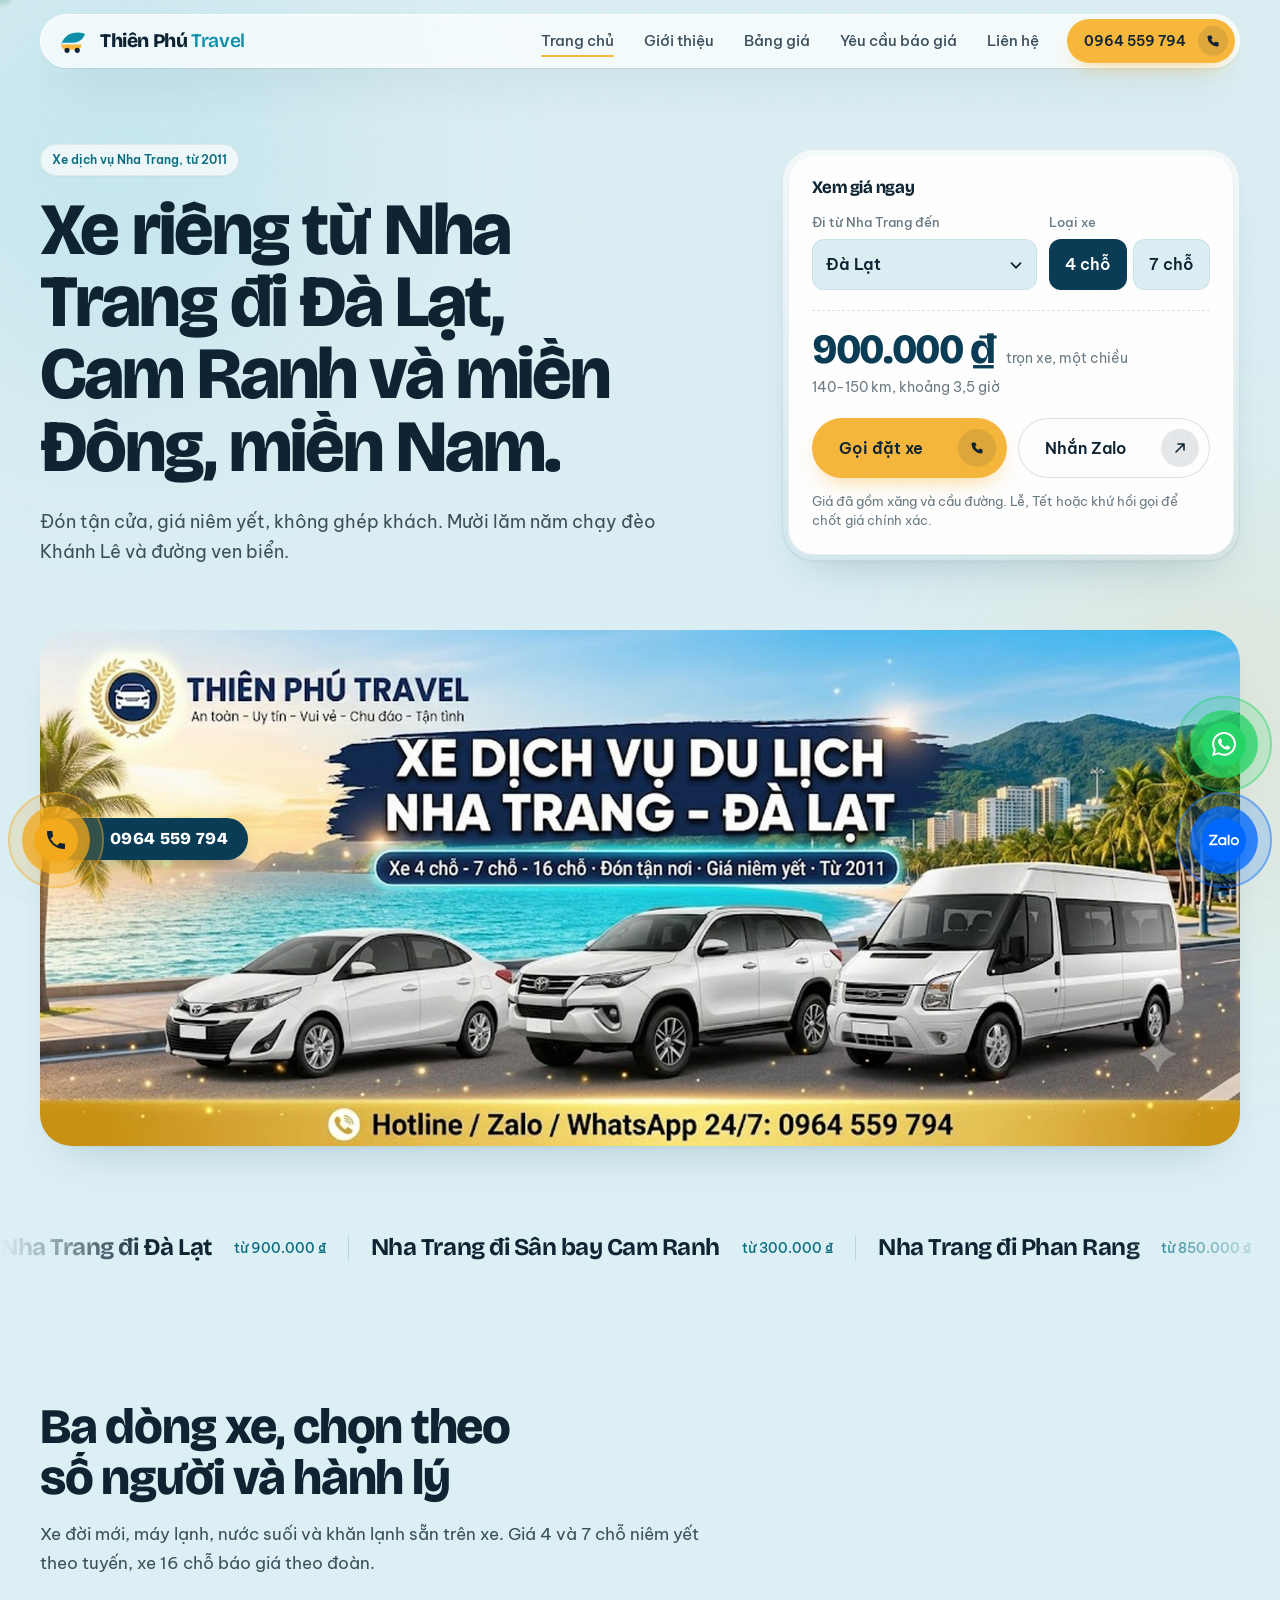
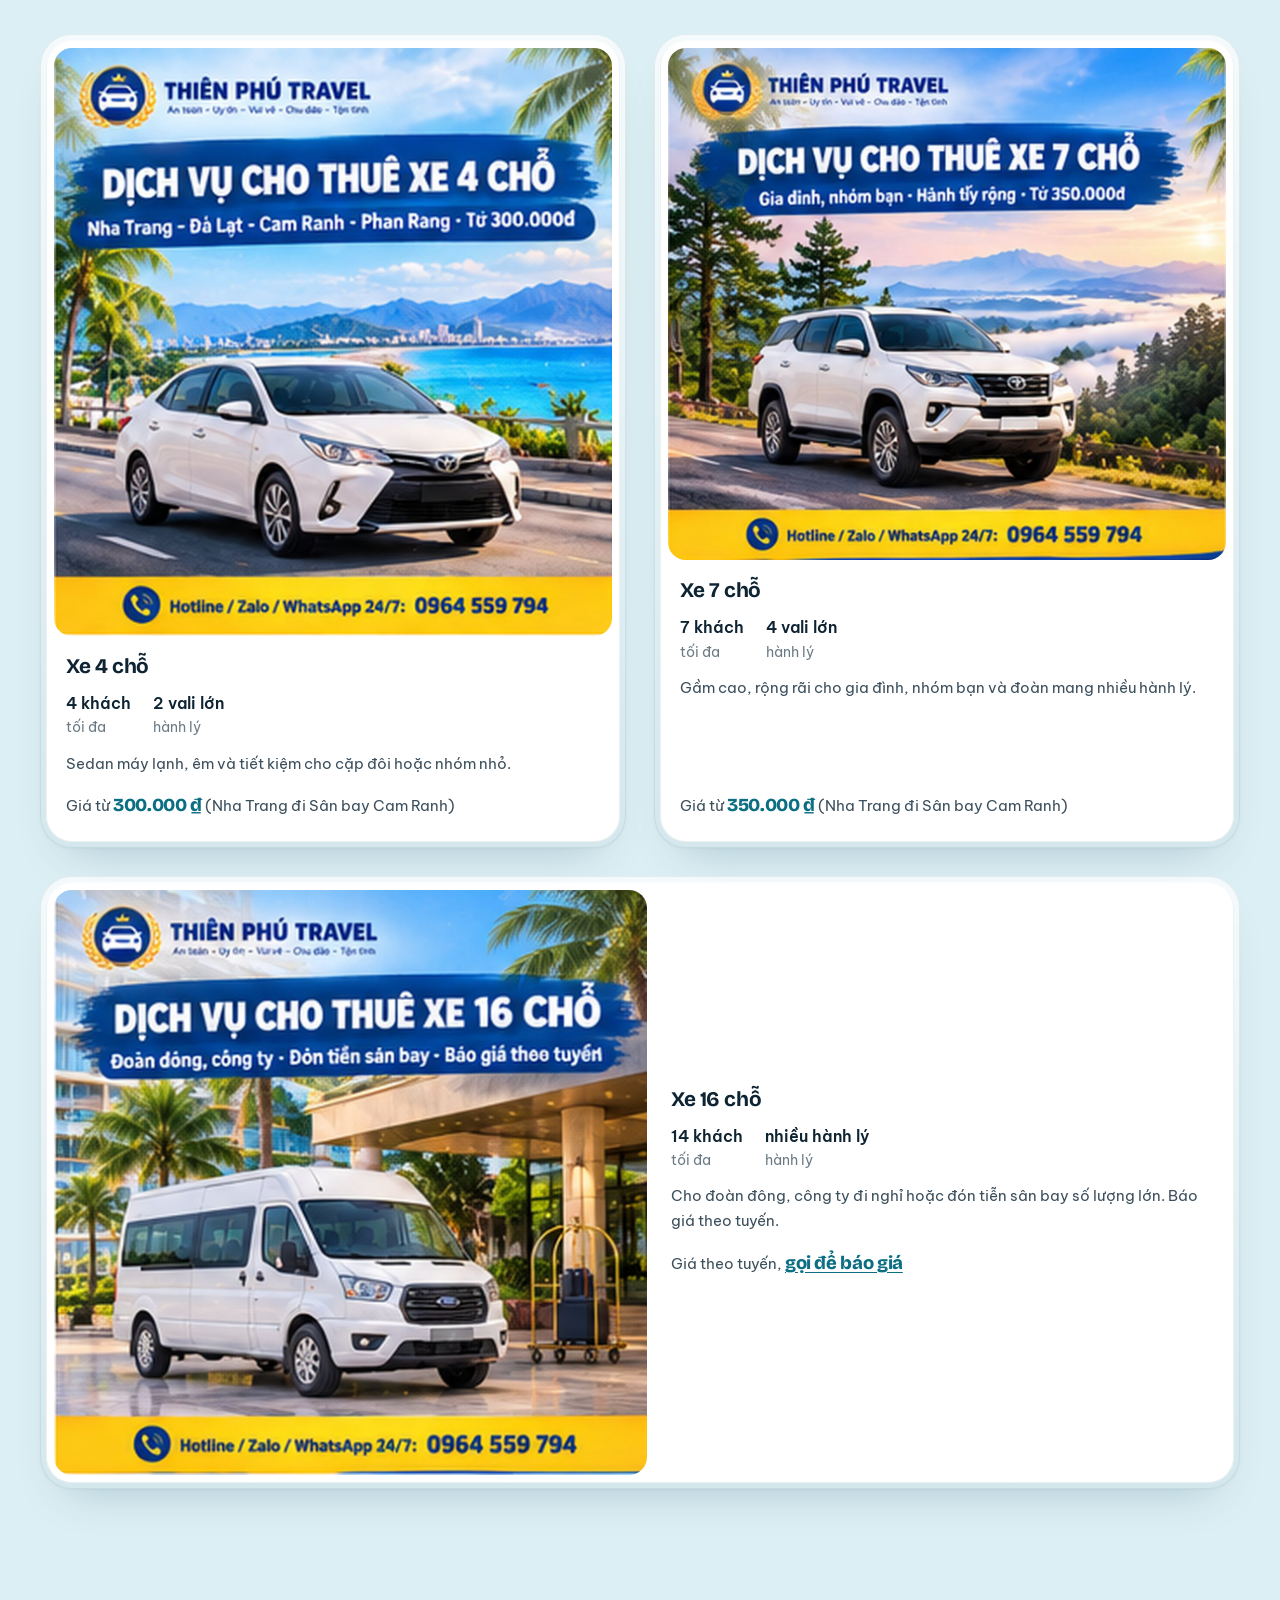
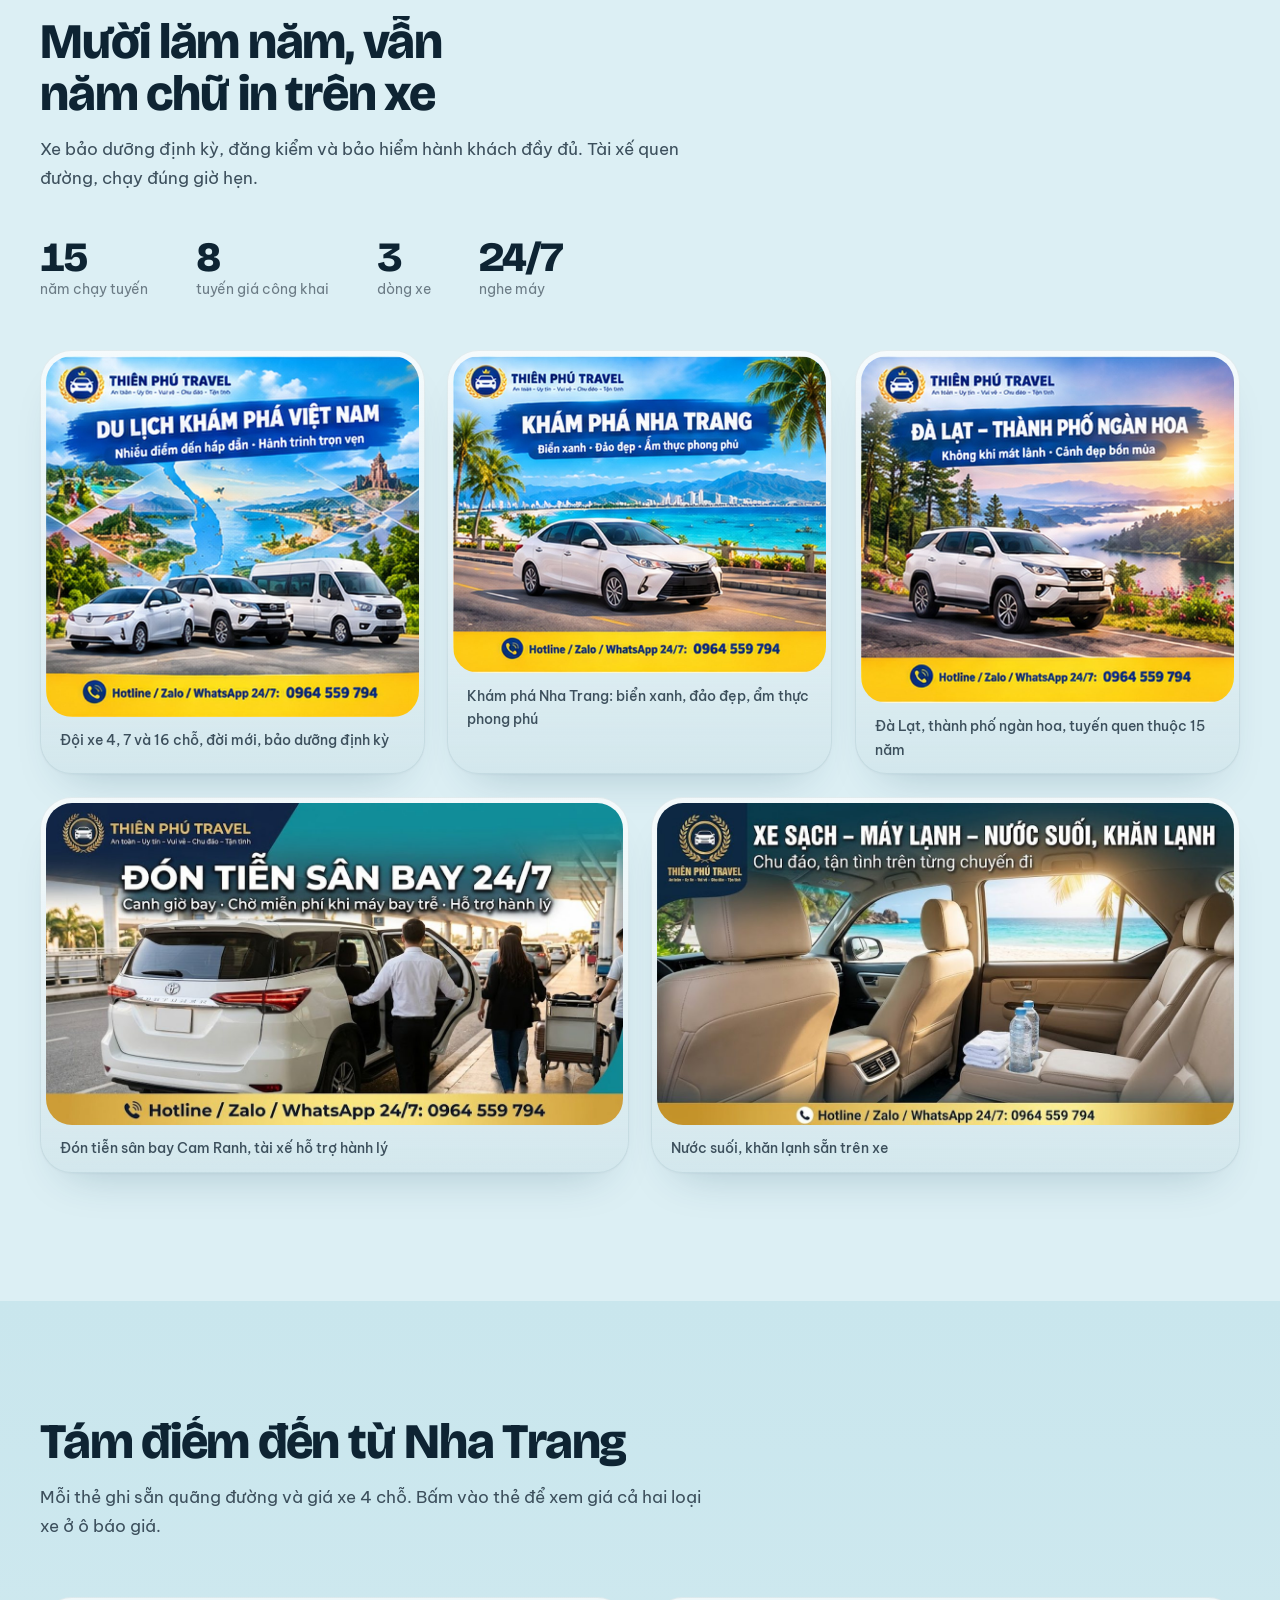
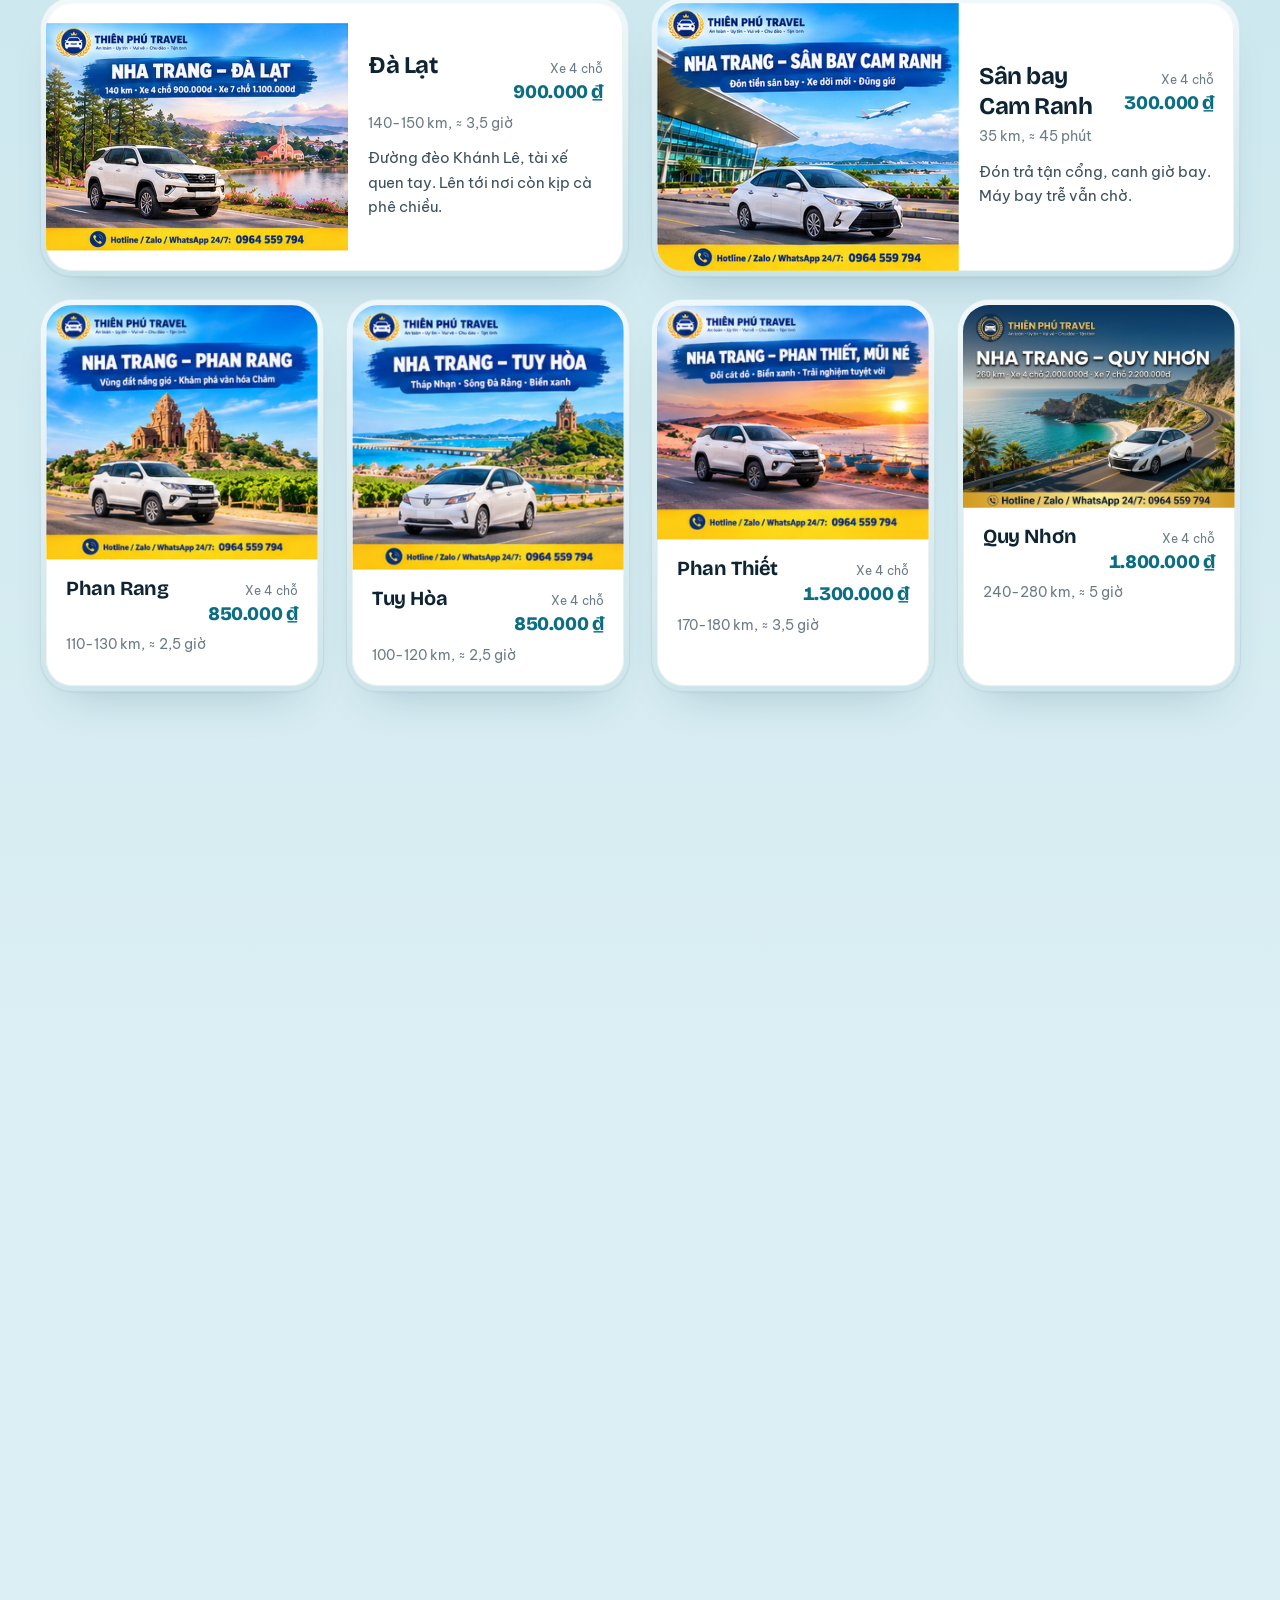
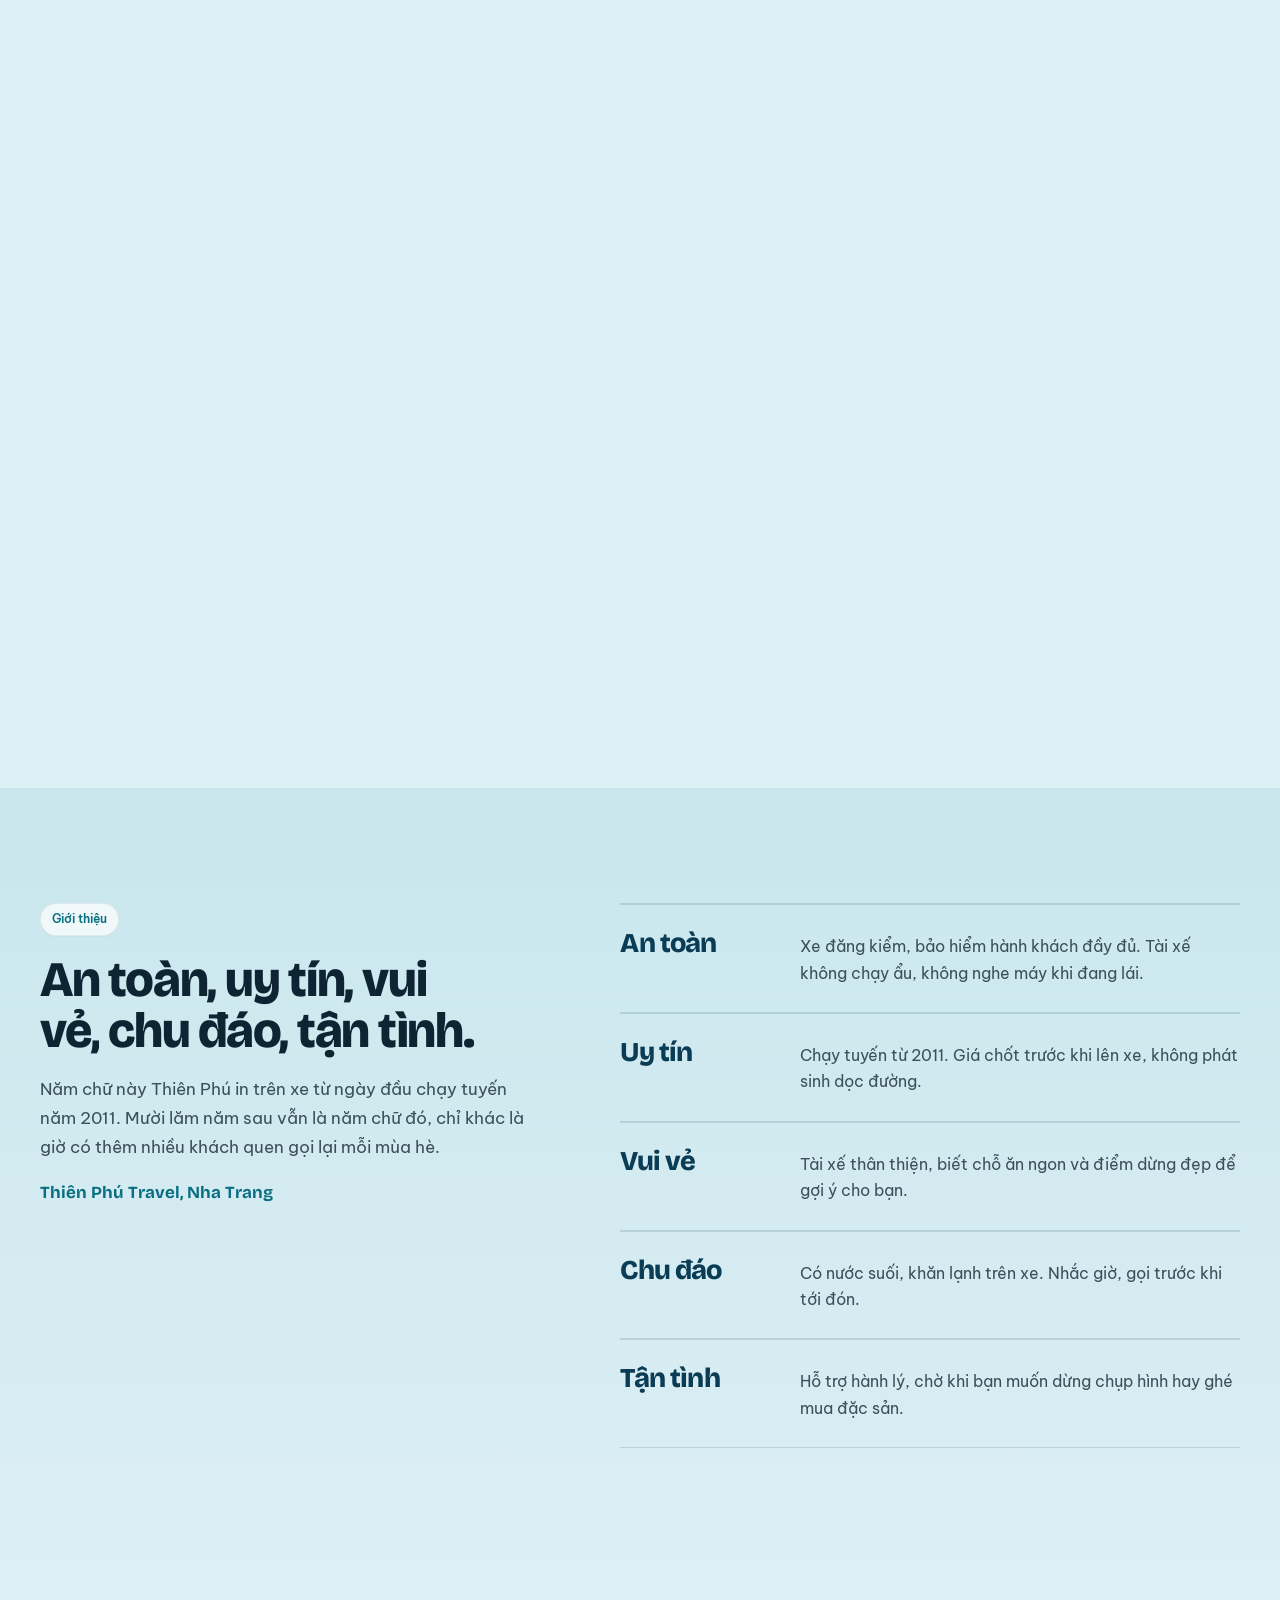
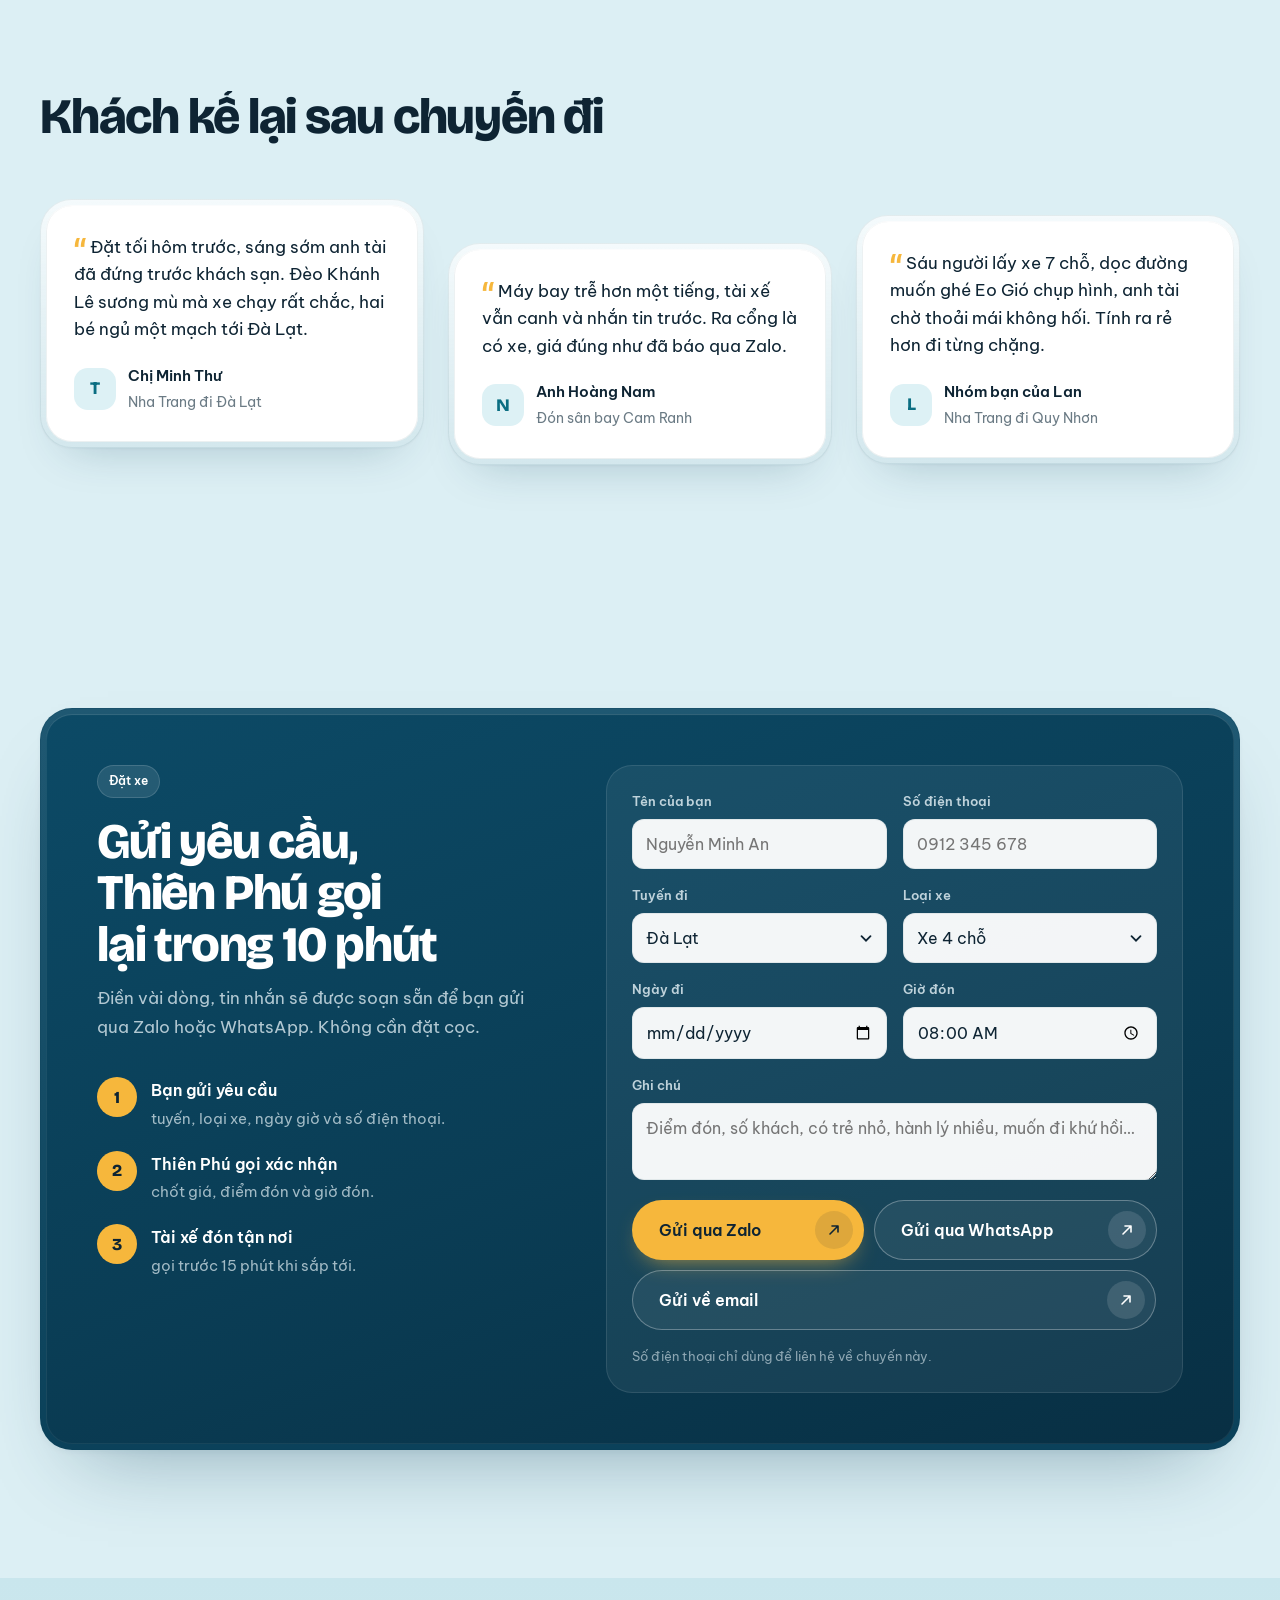
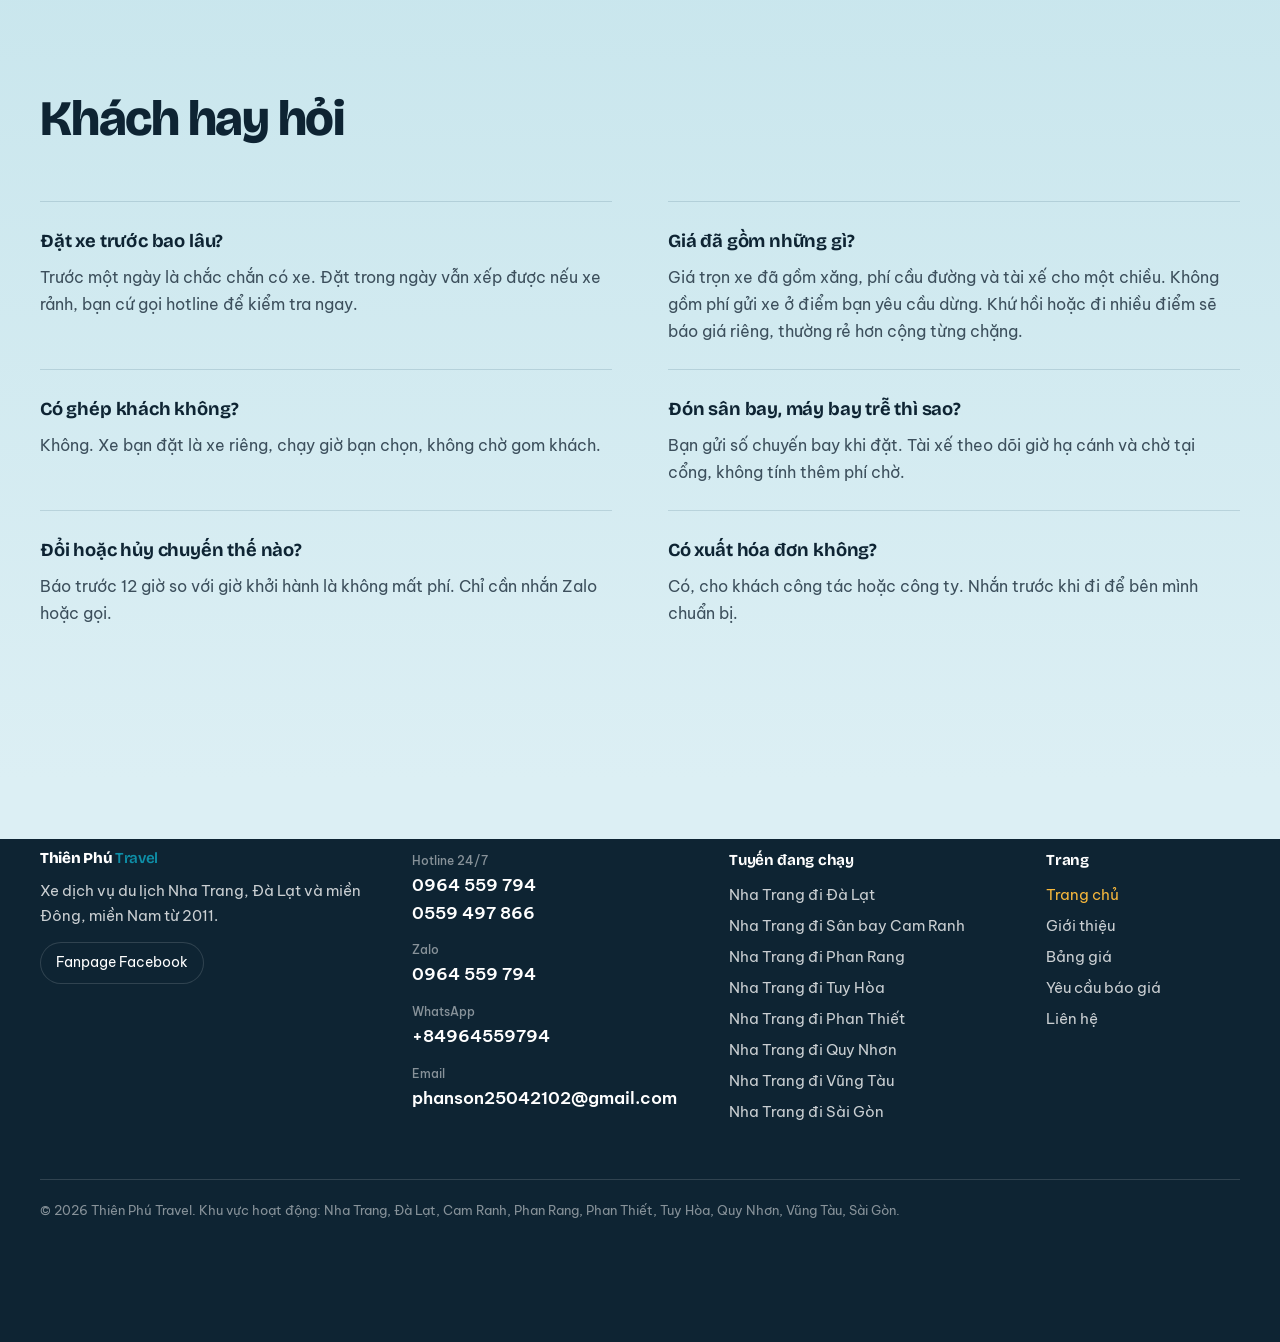
==== index.html @ 10c28f8d "feat: gửi yêu cầu đặt xe về email qua Google Apps Script - js/mail.js: POST JSON lên brand.formUrl (" ====
<!doctype html>
<html lang="vi">
<head>
<meta charset="utf-8">
<meta name="viewport" content="width=device-width, initial-scale=1">
<title>Thiên Phú Travel — Xe riêng Nha Trang đi Đà Lạt, Cam Ranh và miền Đông, miền Nam</title>
<meta name="description" content="Thiên Phú Travel chạy xe dịch vụ từ 2011: Nha Trang đi Đà Lạt, sân bay Cam Ranh, Phan Rang, Tuy Hòa, Phan Thiết, Quy Nhơn, Vũng Tàu, Sài Gòn. Xe 4, 7 và 16 chỗ, giá niêm yết, đón tận nơi, hotline 24/7.">
<meta name="theme-color" content="#F4F7F8">
<meta property="og:type" content="website">
<meta property="og:title" content="Thiên Phú Travel — Xe riêng Nha Trang, Đà Lạt và miền Đông, miền Nam">
<meta property="og:description" content="15 năm chạy tuyến. Xe 4, 7 và 16 chỗ, giá niêm yết, đón tận nơi. Hotline 24/7: 0964 559 794">
<meta property="og:image" content="img/hero.jpg">
<meta property="og:locale" content="vi_VN">
<link rel="canonical" href="index.html">
<link rel="icon" href="data:image/svg+xml,%3Csvg xmlns='http://www.w3.org/2000/svg' viewBox='0 0 40 40'%3E%3Crect width='40' height='40' rx='10' fill='%230A3D55'/%3E%3Cpath d='M8 23c4-9 9-13 18-13 3 0 6 1 7 2-2 5-7 9-13 9H8z' fill='%2362C3D6'/%3E%3Cpath d='M8 23h22c0 4-2 6-6 6H14c-4 0-6-2-6-6z' fill='%23F6B73C'/%3E%3C/svg%3E">
<link rel="preconnect" href="https://fonts.googleapis.com">
<link rel="preconnect" href="https://fonts.gstatic.com" crossorigin>
<link href="https://fonts.googleapis.com/css2?family=Bricolage+Grotesque:opsz,wght@12..96,500;12..96,600;12..96,700;12..96,800&family=Be+Vietnam+Pro:wght@400;500;600&display=swap" rel="stylesheet">
<link rel="stylesheet" href="css/style.css">
<link rel="stylesheet" href="css/pages.css">
</head>
<body>
<a class="skip" href="#bao-gia">Bỏ qua tới phần báo giá</a>
<div class="grain" aria-hidden="true"></div>
<canvas class="snow" id="snow" aria-hidden="true"></canvas>
<div class="ambient" aria-hidden="true"></div>

<div id="siteHeader"></div>

<main id="noi-dung">

<!-- ============ HERO ============ -->
<section class="hero" aria-labelledby="heroTitle">
  <div class="wrap hero__grid">
    <div class="hero__copy">
      <p class="tag intro intro--1">Xe dịch vụ Nha Trang, từ 2011</p>
      <h1 id="heroTitle" class="split" data-split>Xe riêng từ Nha Trang đi Đà Lạt, Cam Ranh và miền Đông, miền Nam.</h1>
      <p class="hero__lede intro intro--3">Đón tận cửa, giá niêm yết, không ghép khách. Mười lăm năm chạy đèo Khánh Lê và đường ven biển.</p>
    </div>

    <form class="quote bezel intro intro--5" id="bao-gia" aria-labelledby="quoteTitle">
      <div class="core">
        <h2 id="quoteTitle" class="quote__title">Xem giá ngay</h2>
        <div class="quote__fields">
          <label class="quote__field">
            <span>Đi từ Nha Trang đến</span>
            <select id="qRoute" name="route"></select>
          </label>
          <fieldset class="quote__field quote__cars">
            <legend>Loại xe</legend>
            <label><input type="radio" name="car" value="4" checked><span>4 chỗ</span></label>
            <label><input type="radio" name="car" value="7"><span>7 chỗ</span></label>
          </fieldset>
        </div>
        <div class="quote__result" aria-live="polite" aria-atomic="true">
          <p class="quote__price"><span id="qPrice">900.000 ₫</span><small>trọn xe, một chiều</small></p>
          <p class="quote__meta" id="qMeta">140-150 km, khoảng 3,5 giờ</p>
        </div>
        <div class="quote__actions">
          <a class="btn btn--sun btn--lg" id="qCall" href="tel:+84964559794"><span>Gọi đặt xe</span><span class="btn__ic" aria-hidden="true"><svg viewBox="0 0 20 20"><path d="M5 3h3l1.5 4-2 1.2a9 9 0 0 0 4.3 4.3L13 10.5l4 1.5v3a2 2 0 0 1-2 2A13 13 0 0 1 3 5a2 2 0 0 1 2-2Z" fill="currentColor"/></svg></span></a>
          <a class="btn btn--line btn--lg" id="qZalo" href="https://zalo.me/0964559794" target="_blank" rel="noopener"><span>Nhắn Zalo</span><span class="btn__ic" aria-hidden="true"><svg viewBox="0 0 16 16" fill="none" stroke="currentColor" stroke-width="1.6" stroke-linecap="round" stroke-linejoin="round"><path d="M4 12 12 4M6 4h6v6"/></svg></span></a>
        </div>
        <p class="quote__note">Giá đã gồm xăng và cầu đường. Lễ, Tết hoặc khứ hồi gọi để chốt giá chính xác.</p>
      </div>
    </form>

    <div class="hero__banner bezel intro intro--6" data-parallax data-mouse-parallax>
      <img src="img/hero.jpg" alt="Đội xe Thiên Phú Travel: xe 4 chỗ, 7 chỗ và 16 chỗ trên đường ven biển Nha Trang" width="1800" height="763" fetchpriority="high">
    </div>
  </div>
</section>

<!-- ============ DẢI TUYẾN CHẠY ============ -->
<div class="marquee" aria-hidden="true">
  <div class="marquee__track" id="marqueeTrack"></div>
</div>

<!-- ============ DÒNG XE ============ -->
<section class="sec" id="dong-xe" aria-labelledby="carTitle">
  <div class="wrap">
    <div class="sec__head rv">
      <h2 id="carTitle" data-split-scroll>Ba dòng xe, chọn theo số người và hành lý</h2>
      <p>Xe đời mới, máy lạnh, nước suối và khăn lạnh sẵn trên xe. Giá 4 và 7 chỗ niêm yết theo tuyến, xe 16 chỗ báo giá theo đoàn.</p>
    </div>
    <div class="cars" id="carGrid"></div>
  </div>
</section>

<!-- ============ HÌNH ẢNH ============ -->
<section class="sec sec--tight" id="hinh-anh" aria-labelledby="galTitle">
  <div class="wrap">
    <div class="sec__head rv">
      <h2 id="galTitle" data-split-scroll>Mười lăm năm, vẫn năm chữ in trên xe</h2>
      <p>Xe bảo dưỡng định kỳ, đăng kiểm và bảo hiểm hành khách đầy đủ. Tài xế quen đường, chạy đúng giờ hẹn.</p>
    </div>
    <ul class="facts rv">
      <li><b data-count="15">0</b><span>năm chạy tuyến</span></li>
      <li><b data-count="8">0</b><span>tuyến giá công khai</span></li>
      <li><b data-count="3">0</b><span>dòng xe</span></li>
      <li><b>24/7</b><span>nghe máy</span></li>
    </ul>
    <div class="shots" id="galleryGrid"></div>
  </div>
</section>

<!-- ============ ĐIỂM ĐẾN ============ -->
<section class="sec sec--tint" id="diem-den" aria-labelledby="destTitle">
  <div class="wrap">
    <div class="sec__head rv">
      <h2 id="destTitle" data-split-scroll>Tám điểm đến từ Nha Trang</h2>
      <p>Mỗi thẻ ghi sẵn quãng đường và giá xe 4 chỗ. Bấm vào thẻ để xem giá cả hai loại xe ở ô báo giá.</p>
    </div>
    <div class="dests" id="destGrid"></div>
  </div>
</section>

<!-- ============ BẢNG GIÁ ============ -->
<section class="sec" id="bang-gia" aria-labelledby="priceTitle">
  <div class="wrap">
    <div class="sec__head rv">
      <h2 id="priceTitle" data-split-scroll>Giá trọn xe, một chiều</h2>
      <p>Đây là giá cho cả xe, không phải giá mỗi người. Đã gồm xăng, phí cầu đường và tài xế.</p>
    </div>
    <div class="ledger bezel rv">
      <div class="core">
        <table class="ledger__table">
          <caption class="sr-only">Bảng giá xe Thiên Phú Travel theo tuyến và loại xe</caption>
          <thead><tr><th scope="col">Nha Trang đi</th><th scope="col">Quãng đường</th><th scope="col">Xe 4 chỗ</th><th scope="col">Xe 7 chỗ</th></tr></thead>
          <tbody id="priceBody"></tbody>
        </table>
        <div class="ledger__foot">
          <p>Khứ hồi trong ngày, đi nhiều điểm hoặc xe 16 chỗ: báo giá riêng, thường rẻ hơn cộng từng chặng.</p>
          <a class="btn btn--sun" href="tel:+84964559794"><span>Gọi 0964 559 794</span><span class="btn__ic" aria-hidden="true"><svg viewBox="0 0 20 20"><path d="M5 3h3l1.5 4-2 1.2a9 9 0 0 0 4.3 4.3L13 10.5l4 1.5v3a2 2 0 0 1-2 2A13 13 0 0 1 3 5a2 2 0 0 1 2-2Z" fill="currentColor"/></svg></span></a>
        </div>
      </div>
    </div>
  </div>
</section>

<!-- ============ GIỚI THIỆU ============ -->
<section class="sec sec--tint" id="gioi-thieu" aria-labelledby="aboutTitle">
  <div class="wrap about">
    <div class="about__copy rv">
      <p class="tag">Giới thiệu</p>
      <h2 id="aboutTitle" data-split-scroll>An toàn, uy tín, vui vẻ, chu đáo, tận tình.</h2>
      <p>Năm chữ này Thiên Phú in trên xe từ ngày đầu chạy tuyến năm 2011. Mười lăm năm sau vẫn là năm chữ đó, chỉ khác là giờ có thêm nhiều khách quen gọi lại mỗi mùa hè.</p>
      <p class="about__sig">Thiên Phú Travel, Nha Trang</p>
    </div>
    <ol class="values rv rv--d1" id="valueList"></ol>
  </div>
</section>

<!-- ============ KHÁCH NÓI GÌ ============ -->
<section class="sec" id="khach-noi" aria-labelledby="quoteSecTitle">
  <div class="wrap">
    <div class="sec__head rv">
      <h2 id="quoteSecTitle" data-split-scroll>Khách kể lại sau chuyến đi</h2>
    </div>
    <div class="stories" id="storyGrid"></div>
  </div>
</section>

<!-- ============ YÊU CẦU BÁO GIÁ ============ -->
<section class="sec" id="dat-xe" aria-labelledby="bookTitle">
  <div class="wrap">
    <div class="book bezel bezel--deep rv">
      <div class="core book__grid">
        <div class="book__copy">
          <p class="tag tag--light">Đặt xe</p>
          <h2 id="bookTitle" data-split-scroll>Gửi yêu cầu, Thiên Phú gọi lại trong 10 phút</h2>
          <p>Điền vài dòng, tin nhắn sẽ được soạn sẵn để bạn gửi qua Zalo hoặc WhatsApp. Không cần đặt cọc.</p>
          <ol class="how">
            <li><b>Bạn gửi yêu cầu</b><span>tuyến, loại xe, ngày giờ và số điện thoại.</span></li>
            <li><b>Thiên Phú gọi xác nhận</b><span>chốt giá, điểm đón và giờ đón.</span></li>
            <li><b>Tài xế đón tận nơi</b><span>gọi trước 15 phút khi sắp tới.</span></li>
          </ol>
        </div>
        <form class="book__form" id="bookForm" novalidate>
          <div class="field"><label for="bName">Tên của bạn</label><input id="bName" name="name" type="text" autocomplete="name" placeholder="Nguyễn Minh An" required><p class="field__err" data-err="name"></p></div>
          <div class="field"><label for="bPhone">Số điện thoại</label><input id="bPhone" name="phone" type="tel" inputmode="tel" autocomplete="tel" placeholder="0912 345 678" required><p class="field__err" data-err="phone"></p></div>
          <div class="field"><label for="bRoute">Tuyến đi</label><select id="bRoute" name="route" required></select></div>
          <div class="field"><label for="bCar">Loại xe</label><select id="bCar" name="car"><option value="4">Xe 4 chỗ</option><option value="7">Xe 7 chỗ</option><option value="16">Xe 16 chỗ, báo giá theo tuyến</option></select></div>
          <div class="field"><label for="bDate">Ngày đi</label><input id="bDate" name="date" type="date" required><p class="field__err" data-err="date"></p></div>
          <div class="field"><label for="bTime">Giờ đón</label><input id="bTime" name="time" type="time" value="08:00"></div>
          <div class="field field--full"><label for="bNote">Ghi chú</label><textarea id="bNote" name="note" rows="2" placeholder="Điểm đón, số khách, có trẻ nhỏ, hành lý nhiều, muốn đi khứ hồi…"></textarea></div>
          <div class="book__send">
            <button class="btn btn--sun btn--lg" type="submit" data-via="zalo"><span>Gửi qua Zalo</span><span class="btn__ic" aria-hidden="true"><svg viewBox="0 0 16 16" fill="none" stroke="currentColor" stroke-width="1.6" stroke-linecap="round" stroke-linejoin="round"><path d="M4 12 12 4M6 4h6v6"/></svg></span></button>
            <button class="btn btn--line btn--lg" type="submit" data-via="whatsapp"><span>Gửi qua WhatsApp</span><span class="btn__ic" aria-hidden="true"><svg viewBox="0 0 16 16" fill="none" stroke="currentColor" stroke-width="1.6" stroke-linecap="round" stroke-linejoin="round"><path d="M4 12 12 4M6 4h6v6"/></svg></span></button>
            <button class="btn btn--line btn--lg" type="submit" data-via="email"><span>Gửi về email</span><span class="btn__ic" aria-hidden="true"><svg viewBox="0 0 16 16" fill="none" stroke="currentColor" stroke-width="1.6" stroke-linecap="round" stroke-linejoin="round"><path d="M4 12 12 4M6 4h6v6"/></svg></span></button>
          </div>
          <p class="book__ok" id="bookOk" role="status" hidden></p>
          <p class="book__privacy">Số điện thoại chỉ dùng để liên hệ về chuyến này.</p>
        </form>
      </div>
    </div>
  </div>
</section>

<!-- ============ HỎI ĐÁP ============ -->
<section class="sec sec--tint" id="hoi-dap" aria-labelledby="faqTitle">
  <div class="wrap">
    <div class="sec__head rv"><h2 id="faqTitle" data-split-scroll>Khách hay hỏi</h2></div>
    <dl class="faq" id="faqList"></dl>
  </div>
</section>

</main>

<div id="siteFooter"></div>

<div id="siteDock"></div>

<script type="application/ld+json">
{"@context":"https://schema.org","@type":"TaxiService","name":"Thiên Phú Travel","description":"Xe dịch vụ du lịch Nha Trang đi Đà Lạt, sân bay Cam Ranh và các tỉnh miền Đông, miền Nam.","foundingDate":"2011","areaServed":["Nha Trang","Đà Lạt","Cam Ranh","Phan Rang","Tuy Hòa","Phan Thiết","Quy Nhơn","Vũng Tàu","TP. Hồ Chí Minh"],"telephone":"+84964559794","email":"phanson25042102@gmail.com","sameAs":["https://www.facebook.com/share/19cJy7iHVu/?mibextid=wwXIfr"],"openingHours":"Mo-Su 00:00-24:00","priceRange":"300.000₫ - 2.700.000₫"}
</script>
<script src="js/content.js"></script>
<script src="js/layout.js"></script>
<script src="js/mail.js"></script>
<script src="js/app.js"></script>
<script src="js/effects.js"></script>
</body>
</html>
---- css/style.css ----
/* ==========================================================================
   Thiên Phú Travel — stylesheet v2
   Vibe: Soft Structuralism, nền sáng có vân nhẹ, chữ Bricolage đậm,
   thẻ lồng hai lớp (bezel + core), bóng nhuộm màu navy, chuyển động spring.
   Màu: navy #0A3D55 (chữ, nền sâu) · biển #0E8FA8 (nhấn phụ) · nắng #F6B73C (nút gọi).
   ========================================================================== */

:root{
  --bg:#DCEFF4;
  --bg-2:#C9E6ED;
  --white:#FFFFFF;
  --ink:#0E2433;
  --ink-2:#3C4F5C;
  --muted:#6B7B85;
  --deep:#0A3D55;
  --deep-2:#0C4A66;
  --sea:#0E8FA8;
  --sea-ink:#0B6E82;
  --sea-soft:#DDF1F5;
  --sun:#F6B73C;
  --sun-2:#E9A62A;
  --hair:rgba(10,61,85,.08);
  --hair-2:rgba(10,61,85,.14);
  --hair-light:rgba(255,255,255,.14);
  --r-xl:32px;
  --r-lg:26px;
  --r:18px;
  --r-sm:12px;
  --ease:cubic-bezier(.32,.72,0,1);
  --ease-spring:cubic-bezier(.34,1.3,.64,1);
  --display:"Bricolage Grotesque","Be Vietnam Pro",system-ui,sans-serif;
  --body:"Be Vietnam Pro",system-ui,-apple-system,"Segoe UI",sans-serif;
  --shadow-soft:0 1px 2px rgba(10,61,85,.04),0 24px 48px -28px rgba(10,61,85,.28);
  --shadow-float:0 2px 6px rgba(10,61,85,.05),0 40px 80px -40px rgba(10,61,85,.4);
  --z-nav:120;--z-overlay:110;--z-dock:90;--z-grain:5;
  --surface:#FFFFFF;--surface-2:#EAF5F8;--nav-bg:rgba(255,255,255,.72);--overlay-bg:rgba(220,239,244,.86);
  --bezel-top:rgba(255,255,255,.7);--bezel-bot:rgba(10,61,85,.04);--core-hi:rgba(255,255,255,.9);
}
@media (prefers-color-scheme:dark){
  :root{
    --bg:#0B1620;--bg-2:#0E1C28;--surface:#13222E;--surface-2:#0F1C27;--ink:#EAF1F4;--ink-2:#B9C8D0;--muted:#8DA0AB;
    --deep:#0A3D55;--deep-2:#0C4A66;--sea:#4FC3D8;--sea-ink:#7FD6E6;--sea-soft:rgba(79,195,216,.16);
    --hair:rgba(255,255,255,.08);--hair-2:rgba(255,255,255,.14);
    --nav-bg:rgba(19,34,46,.72);--overlay-bg:rgba(11,22,32,.9);
    --bezel-top:rgba(255,255,255,.08);--bezel-bot:rgba(0,0,0,.25);--core-hi:rgba(255,255,255,.06);
    --shadow-soft:0 1px 2px rgba(0,0,0,.3),0 24px 48px -28px rgba(0,0,0,.7);
    --shadow-float:0 2px 6px rgba(0,0,0,.4),0 40px 80px -40px rgba(0,0,0,.8);
  }
}

*,*::before,*::after{box-sizing:border-box}
*{margin:0;padding:0}
[hidden]{display:none!important}
html{scroll-behavior:smooth;scroll-padding-top:110px;-webkit-text-size-adjust:100%}
body{
  font-family:var(--body);font-size:16px;line-height:1.65;font-weight:400;
  color-scheme:light dark;
  color:var(--ink);background:var(--bg);overflow-x:clip;
  -webkit-font-smoothing:antialiased;position:relative;
}
img,svg{display:block;max-width:100%}
a{color:inherit;text-decoration:none}
button{font:inherit;color:inherit;background:none;border:0;cursor:pointer}
input,select,textarea{font:inherit;color:inherit}
ul,ol{list-style:none}
.sr-only{position:absolute;width:1px;height:1px;margin:-1px;overflow:hidden;clip:rect(0 0 0 0);white-space:nowrap;border:0}
.skip{position:fixed;top:-80px;left:16px;z-index:200;padding:10px 18px;border-radius:999px;background:var(--ink);color:#fff;transition:top .3s var(--ease)}
.skip:focus{top:12px}
:focus-visible{outline:3px solid var(--sun);outline-offset:3px;border-radius:8px}

/* vân giấy + ánh sáng nền */
.grain{position:fixed;inset:0;z-index:var(--z-grain);pointer-events:none;opacity:.045;mix-blend-mode:multiply;
  background-image:url("data:image/svg+xml,%3Csvg xmlns='http://www.w3.org/2000/svg' width='220' height='220'%3E%3Cfilter id='n'%3E%3CfeTurbulence type='fractalNoise' baseFrequency='.9' numOctaves='3' stitchTiles='stitch'/%3E%3C/filter%3E%3Crect width='100%25' height='100%25' filter='url(%23n)'/%3E%3C/svg%3E")}
.ambient{position:absolute;inset:0;z-index:0;pointer-events:none;overflow:hidden}
.ambient::before,.ambient::after{content:"";position:absolute;border-radius:50%;filter:blur(90px);opacity:.55}
.ambient::before{width:720px;height:720px;left:-240px;top:-200px;background:radial-gradient(circle,rgba(98,195,214,.45),transparent 65%)}
.ambient::after{width:640px;height:640px;right:-260px;top:420px;background:radial-gradient(circle,rgba(246,183,60,.35),transparent 65%)}
main,header,footer{position:relative;z-index:1}

.wrap{width:min(100% - 32px,1200px);margin-inline:auto}

h1,h2,h3{font-family:var(--display);color:var(--ink);text-wrap:balance;letter-spacing:-.025em}
h1{font-size:clamp(2.4rem,5.8vw,4.6rem);font-weight:800;line-height:.98;font-variation-settings:"opsz" 96}
h2{font-size:clamp(1.9rem,4vw,3.1rem);font-weight:800;line-height:1.04;font-variation-settings:"opsz" 72}
h3{font-size:1.3rem;font-weight:700;line-height:1.25;letter-spacing:-.02em}
p{text-wrap:pretty}

.tag{
  display:inline-flex;align-items:center;gap:8px;margin-bottom:18px;
  padding:6px 12px;border-radius:999px;font-size:.78rem;font-weight:600;color:var(--sea-ink);
  background:rgba(255,255,255,.7);box-shadow:inset 0 0 0 1px var(--hair),0 1px 2px rgba(10,61,85,.04);
}

.tag--light{color:#fff;background:rgba(255,255,255,.1);box-shadow:inset 0 0 0 1px var(--hair-light)}

/* ---------------------------------------------------------------- bezel (thẻ lồng hai lớp) */
.bezel{
  padding:6px;border-radius:var(--r-xl);
  background:linear-gradient(180deg,var(--bezel-top),var(--bezel-bot));
  box-shadow:inset 0 0 0 1px var(--hair),var(--shadow-soft);
  position:relative;
}
.bezel>.core,.bezel>img{border-radius:calc(var(--r-xl) - 6px)}
.bezel>.core{background:var(--surface);box-shadow:inset 0 1px 1px var(--core-hi),inset 0 0 0 1px var(--hair)}
.bezel>img{width:100%;height:auto}
.bezel--deep{background:linear-gradient(180deg,rgba(255,255,255,.08),rgba(0,0,0,.12));box-shadow:inset 0 0 0 1px rgba(10,61,85,.25),var(--shadow-float);background-color:var(--deep-2)}
.bezel--deep>.core{background:linear-gradient(160deg,#0C4A66,#0A3D55 55%,#082F43);color:#DCEAF0;box-shadow:inset 0 1px 1px rgba(255,255,255,.12),inset 0 0 0 1px rgba(255,255,255,.06)}

/* ---------------------------------------------------------------- buttons */
.btn{
  display:inline-flex;align-items:center;gap:12px;padding:8px 8px 8px 22px;border-radius:999px;
  font-weight:600;font-size:.95rem;line-height:1;white-space:nowrap;border:1.5px solid transparent;
  transition:transform .6s var(--ease),background .3s var(--ease),color .3s var(--ease),box-shadow .6s var(--ease);
}
.btn__ic{width:34px;height:34px;border-radius:50%;display:grid;place-items:center;background:rgba(14,36,51,.1);flex:none;transition:transform .6s var(--ease-spring),background .3s}
.btn__ic svg{width:16px;height:16px}
.btn:hover{transform:translateY(-2px)}
.btn:hover .btn__ic{transform:translate(2px,-1px) scale(1.06)}
.btn:active{transform:translateY(0) scale(.98)}
.btn--sun{background:var(--sun);color:var(--ink);box-shadow:0 10px 24px -12px rgba(246,183,60,.8)}
.btn--sun:hover{background:var(--sun-2)}
.btn--line{border-color:var(--hair-2);color:var(--ink);background:rgba(255,255,255,.6)}
.btn--line:hover{background:var(--ink);color:#fff}
.btn--line:hover .btn__ic{background:rgba(255,255,255,.14)}
.btn--lg{padding:10px 10px 10px 26px;font-size:1rem}
.btn--lg .btn__ic{width:38px;height:38px}
.btn--sm{padding:6px 6px 6px 16px;font-size:.9rem}
.btn--sm .btn__ic{width:30px;height:30px}
.bezel--deep .btn--line{border-color:rgba(255,255,255,.3);color:#fff;background:rgba(255,255,255,.06)}
.bezel--deep .btn--line:hover{background:#fff;color:var(--deep)}
.bezel--deep .btn--line .btn__ic{background:rgba(255,255,255,.12)}
.bezel--deep .btn--line:hover .btn__ic{background:rgba(10,61,85,.1)}

/* ---------------------------------------------------------------- nav island */
.nav-wrap{position:sticky;top:14px;z-index:var(--z-nav);padding:0 16px;pointer-events:none}
.nav{
  pointer-events:auto;width:min(100%,1200px);margin-inline:auto;
  display:flex;align-items:center;gap:8px;padding:8px 8px 8px 18px;border-radius:999px;
  background:var(--nav-bg);backdrop-filter:blur(18px) saturate(1.3);-webkit-backdrop-filter:blur(18px) saturate(1.3);
  box-shadow:inset 0 0 0 1px rgba(255,255,255,.7),0 1px 0 rgba(10,61,85,.06),0 20px 40px -24px rgba(10,61,85,.35);
}
.logo{display:flex;align-items:center;gap:10px;margin-right:auto}
.logo__mark{width:34px;height:34px}
.logo__text{font-family:var(--display);font-weight:800;font-size:1.2rem;letter-spacing:-.02em;color:var(--ink);line-height:1}
.logo__text span{color:var(--sea);font-weight:600}
.nav__links{display:flex;align-items:center;gap:2px}
.nav__links a{display:block;padding:9px 14px;border-radius:999px;font-weight:500;font-size:.93rem;color:var(--ink-2);transition:background .3s var(--ease),color .3s}
.nav__links a:hover{background:rgba(10,61,85,.07);color:var(--ink)}
.nav__links a{position:relative}
.nav__links a::after{content:"";position:absolute;left:14px;right:14px;bottom:5px;height:2px;border-radius:2px;background:var(--sun);transform:scaleX(0);transform-origin:left;transition:transform .5s var(--ease)}
.nav__links a.is-active::after{transform:scaleX(1)}
.nav__call{margin-left:6px}
.nav__toggle{display:none;width:44px;height:44px;border-radius:50%;position:relative;background:rgba(10,61,85,.06)}
.nav__toggle span{position:absolute;left:13px;right:13px;height:2px;background:var(--ink);border-radius:2px;transition:transform .5s var(--ease),top .5s var(--ease)}
.nav__toggle span:first-child{top:18px}
.nav__toggle span:last-child{top:25px}
.nav__toggle[aria-expanded="true"] span:first-child{top:21px;transform:rotate(45deg)}
.nav__toggle[aria-expanded="true"] span:last-child{top:21px;transform:rotate(-45deg)}

.overlay{
  position:fixed;inset:0;z-index:var(--z-overlay);display:flex;flex-direction:column;justify-content:center;gap:40px;padding:120px 28px 48px;
  background:var(--overlay-bg);backdrop-filter:blur(28px);-webkit-backdrop-filter:blur(28px);
}
.overlay__links li{overflow:hidden}
.overlay__links a{display:block;font-family:var(--display);font-weight:800;font-size:clamp(2rem,9vw,3rem);letter-spacing:-.03em;line-height:1.15;color:var(--ink);transform:translateY(110%);opacity:0;transition:transform .7s var(--ease),opacity .7s}
.overlay.is-open .overlay__links a{transform:none;opacity:1}
.overlay__links li:nth-child(1) a{transition-delay:.05s}.overlay__links li:nth-child(2) a{transition-delay:.1s}.overlay__links li:nth-child(3) a{transition-delay:.15s}
.overlay__links li:nth-child(4) a{transition-delay:.2s}.overlay__links li:nth-child(5) a{transition-delay:.25s}.overlay__links li:nth-child(6) a{transition-delay:.3s}
.overlay__contact{display:flex;flex-direction:column;gap:10px;align-items:flex-start;color:var(--muted);font-size:.95rem}
body.is-locked{overflow:hidden}

/* ---------------------------------------------------------------- mở màn hero */
.split .w{display:inline-block;overflow:hidden;vertical-align:bottom;padding-bottom:.08em;margin-bottom:-.08em}
.split .w>span{display:inline-block;transform:translateY(110%);transition:transform 1.1s var(--ease)}
.split.in .w>span{transform:none}
.intro{opacity:0;transform:translateY(22px);transition:opacity 1s var(--ease),transform 1s var(--ease)}
.intro.in{opacity:1;transform:none}
.intro--1{transition-delay:.05s}.intro--3{transition-delay:.55s}.intro--4{transition-delay:.7s}.intro--5{transition-delay:.35s}.intro--6{transition-delay:.6s}
.intro--5.in{transition:opacity 1s var(--ease),transform 1.2s var(--ease-spring)}
.intro--6{transform:translateY(40px) scale(.97)}

/* thanh tiến độ cuộn */
.progress{position:fixed;left:0;top:0;height:3px;width:100%;z-index:130;transform-origin:left;transform:scaleX(0);background:linear-gradient(90deg,var(--sea),var(--sun));pointer-events:none}
@supports (animation-timeline:scroll()){.progress{animation:grow linear both;animation-timeline:scroll(root)}}
@keyframes grow{from{transform:scaleX(0)}to{transform:scaleX(1)}}
.nav-sentinel{position:absolute;top:0;left:0;height:1px;width:1px}

/* nav co lại khi cuộn */
.nav{transition:padding .5s var(--ease),box-shadow .5s var(--ease),background .5s}
.nav-wrap.is-scrolled .nav{padding:5px 5px 5px 16px;background:var(--nav-bg);box-shadow:inset 0 0 0 1px rgba(255,255,255,.8),0 1px 0 rgba(10,61,85,.08),0 24px 48px -24px rgba(10,61,85,.45)}

/* dải chữ chạy */
.marquee{overflow:hidden;padding:18px 0;margin-top:-8px;mask-image:linear-gradient(90deg,transparent,#000 12%,#000 88%,transparent);-webkit-mask-image:linear-gradient(90deg,transparent,#000 12%,#000 88%,transparent)}
.marquee__track{display:flex;gap:0;width:max-content;animation:marquee 46s linear infinite}
.marquee:hover .marquee__track{animation-play-state:paused}
.marquee__item{display:inline-flex;align-items:center;gap:22px;padding-right:22px;font-family:var(--display);font-weight:700;font-size:clamp(1.1rem,2vw,1.5rem);letter-spacing:-.02em;color:var(--ink);white-space:nowrap}
.marquee__item small{font-family:var(--body);font-weight:500;font-size:.85rem;color:var(--sea-ink);letter-spacing:0}
.marquee__item::after{content:"";width:1px;height:1.1em;background:var(--hair-2)}
@keyframes marquee{to{transform:translateX(-50%)}}

/* nghiêng 3D + viền sáng theo chuột */
@media (hover:hover) and (pointer:fine){
  .tilt{transform-style:preserve-3d;transition:transform .9s var(--ease),box-shadow .9s var(--ease);will-change:transform}
  .tilt.is-live{transition:transform .12s linear,box-shadow .9s var(--ease)}
  .tilt .core{position:relative}
  .tilt .core::after{content:"";position:absolute;inset:0;border-radius:inherit;pointer-events:none;opacity:0;transition:opacity .5s;
    background:radial-gradient(360px circle at var(--mx,50%) var(--my,50%),rgba(255,255,255,.55),transparent 55%)}
  .tilt:hover .core::after{opacity:1}
  .tilt .core>img,.tilt img{transition:transform 1.1s var(--ease)}
  .tilt:hover img{transform:scale(1.035)}
  .dest:hover{transform:translateY(-6px)}
  .btn--mag{will-change:transform}
}

/* thị sai banner hero (CSS scroll-driven, có hỗ trợ thì chạy) */
[data-parallax]{overflow:hidden}
[data-parallax] img{transform:scale(1.025);transform-origin:center}

/* giá nhảy số */
.quote__price span{display:inline-block}
.quote__price span.tick{animation:tick .55s var(--ease-spring)}
@keyframes tick{0%{transform:translateY(8px);opacity:0;filter:blur(3px)}100%{transform:none;opacity:1;filter:none}}

/* tuyết + lấp lánh */
.snow{position:fixed;inset:0;z-index:6;pointer-events:none;opacity:1}

/* ---------------------------------------------------------------- reveal */
.rv{opacity:0;transform:translateY(28px);filter:blur(6px);transition:opacity .9s var(--ease),transform .9s var(--ease),filter .9s var(--ease);transition-delay:calc(var(--i,0) * 90ms)}
.rv.in{opacity:1;transform:none;filter:none}
/* ảnh hiện theo kiểu kéo màn từ trái */
.shot img,.dest .core>img{clip-path:inset(0 100% 0 0);transition:clip-path 1.2s var(--ease),transform 1.1s var(--ease);transition-delay:calc(var(--i,0) * 90ms + 120ms)}
.shot.in img,.dest.in .core>img{clip-path:inset(0 0 0 0)}
/* dòng giá trị: gạch kẻ tự vẽ */
.values li{position:relative;border-top:0}
.values li::before{content:"";position:absolute;left:0;right:0;top:0;height:1px;background:var(--hair-2);transform:scaleX(0);transform-origin:left;transition:transform 1.1s var(--ease);transition-delay:calc(var(--i,0) * 90ms)}
.values li.in::before{transform:scaleX(1)}
/* gợn sóng khi bấm */
.btn,.dest{position:relative;overflow:hidden}
.ripple{position:absolute;border-radius:50%;pointer-events:none;background:currentColor;opacity:.18;transform:scale(0);animation:ripple .7s var(--ease) forwards}
@keyframes ripple{to{transform:scale(1);opacity:0}}
/* nút nổi hiện lên sau khi trang sẵn sàng */
.ring{opacity:0;transform:translateY(16px) scale(.9);transition:opacity .7s var(--ease),transform .9s var(--ease-spring)}
body.is-ready .ring{opacity:1;transform:none}
body.is-ready .ring--phone{transition-delay:1.1s}body.is-ready .ring--wa{transition-delay:1.2s}body.is-ready .ring--zalo{transition-delay:1.3s}
/* quầng sáng nền trôi chậm */
.ambient::before{animation:drift 26s ease-in-out infinite alternate}
.ambient::after{animation:drift 34s ease-in-out infinite alternate-reverse}
@keyframes drift{from{transform:translate(0,0) scale(1)}to{transform:translate(90px,60px) scale(1.12)}}
/* banner nghiêng theo chuột */
[data-mouse-parallax]{transition:transform .9s var(--ease);transform-style:preserve-3d}
[data-mouse-parallax] img{transition:translate .9s var(--ease)}
/* số liệu */
.facts{display:flex;flex-wrap:wrap;gap:16px 48px;margin:-12px 0 48px}
.facts li{display:flex;flex-direction:column;color:var(--muted);font-size:.9rem}
.facts b{font-family:var(--display);font-weight:800;font-size:2.6rem;color:var(--ink);letter-spacing:-.04em;font-variant-numeric:tabular-nums;line-height:1}
.rv--d1{transition-delay:.12s}.rv--d2{transition-delay:.24s}

/* ---------------------------------------------------------------- hero */
.hero{padding:clamp(48px,7vw,96px) 0 clamp(40px,6vw,72px)}
.hero__grid{display:grid;grid-template-columns:minmax(0,1.2fr) minmax(0,.8fr);grid-template-areas:"copy quote" "banner banner";gap:40px 56px;align-items:center}
.hero__copy{grid-area:copy}
.quote{grid-area:quote}
.hero__banner{grid-area:banner;margin-top:24px}
.hero__lede{margin-top:24px;font-size:1.1rem;color:var(--ink-2);max-width:52ch;line-height:1.7}

.quote .core{padding:24px}
.quote__title{font-size:1.1rem;font-weight:700;margin-bottom:14px}
.quote__fields{display:grid;grid-template-columns:1fr auto;gap:12px;align-items:end}
.quote__field{display:flex;flex-direction:column;gap:6px;font-size:.82rem;color:var(--muted);font-weight:500;border:0;min-width:0}
.quote__field legend{padding:0;margin-bottom:6px}
.quote__field select{
  appearance:none;-webkit-appearance:none;width:100%;padding:12px 40px 12px 14px;border-radius:var(--r-sm);border:0;
  background:var(--bg) url("data:image/svg+xml,%3Csvg xmlns='http://www.w3.org/2000/svg' viewBox='0 0 20 20'%3E%3Cpath d='M5 8l5 5 5-5' fill='none' stroke='%230E2433' stroke-width='2' stroke-linecap='round'/%3E%3C/svg%3E") no-repeat right 12px center/18px;
  box-shadow:inset 0 0 0 1px var(--hair);color:var(--ink);font-weight:600;font-size:1rem;transition:box-shadow .3s;
}
.quote__field select:focus{outline:0;box-shadow:inset 0 0 0 1.5px var(--sea),0 0 0 4px var(--sea-soft)}
.quote__cars{display:grid;grid-template-columns:auto auto;gap:6px}
.quote__cars legend{grid-column:1/-1}
.quote__cars label{position:relative;cursor:pointer}
.quote__cars input{position:absolute;opacity:0;inset:0;cursor:pointer}
.quote__cars span{display:block;padding:12px 16px;border-radius:var(--r-sm);box-shadow:inset 0 0 0 1px var(--hair);font-weight:600;font-size:1rem;color:var(--ink);background:var(--bg);transition:background .35s var(--ease),color .35s,box-shadow .35s}
.quote__cars input:checked+span{background:var(--deep);box-shadow:none;color:#fff}
.quote__cars input:focus-visible+span{outline:3px solid var(--sun);outline-offset:2px}
.quote__result{margin-top:20px;padding-top:18px;border-top:1px dashed var(--hair-2)}
.quote__price{display:flex;align-items:baseline;flex-wrap:wrap;gap:4px 12px}
.quote__price span{font-family:var(--display);font-weight:800;font-size:clamp(2rem,4vw,2.6rem);letter-spacing:-.035em;color:var(--deep);line-height:1;font-variant-numeric:tabular-nums}
.quote__price small{font-size:.88rem;color:var(--muted)}
.quote__meta{color:var(--muted);font-size:.9rem;margin-top:6px}
.quote__actions{display:flex;flex-wrap:wrap;gap:10px;margin-top:18px}
.quote__actions .btn{flex:1 1 auto;justify-content:space-between}
.quote__note{font-size:.8rem;color:var(--muted);margin-top:14px;line-height:1.5}

/* ---------------------------------------------------------------- sections */
.sec{padding:clamp(72px,9vw,128px) 0 clamp(80px,10vw,140px)}
.sec--tight{padding-top:0}
.sec--tint{background:linear-gradient(180deg,var(--bg-2),var(--bg))}
.sec__head{max-width:62ch;margin-bottom:clamp(32px,4.5vw,56px)}
.sec__head p:not(.tag){margin-top:16px;font-size:1.06rem;color:var(--ink-2);line-height:1.7}

/* dòng xe */
.cars{display:grid;grid-template-columns:repeat(2,minmax(0,1fr));gap:28px}
.car:nth-child(3){grid-column:1/-1}
.car:nth-child(3) .core{display:grid;grid-template-columns:minmax(0,1.1fr) minmax(0,1fr);align-items:center;gap:24px;padding:8px 24px 8px 8px}
.car:nth-child(3) .car__body{padding:12px 0}
.car{display:flex;flex-direction:column}
.car .core{flex:1;padding:8px 8px 22px;display:flex;flex-direction:column;gap:14px}
.car img{width:100%;height:auto;border-radius:calc(var(--r-xl) - 14px)}
.car__body{padding:4px 12px 0;flex:1;display:flex;flex-direction:column}
.car__spec{display:flex;gap:22px;margin:10px 0 12px;font-size:.85rem;color:var(--muted)}
.car__spec b{display:block;color:var(--ink);font-weight:600;font-size:1rem}
.car__body>p{color:var(--ink-2);font-size:.95rem}
.car__from{margin-top:auto;padding-top:14px;font-size:.9rem;color:var(--muted)}
.car__from b{font-family:var(--display);font-weight:800;color:var(--sea-ink);font-size:1.15rem;letter-spacing:-.02em}
.car__from a{color:var(--sea-ink);text-decoration:underline;text-underline-offset:3px}

/* hình ảnh: bento 3 + 2 */
.shots{display:grid;grid-template-columns:repeat(6,minmax(0,1fr));gap:22px}
.shots:empty{display:none}
.shot{grid-column:span 2;margin:0}
.shot:nth-child(4),.shot:nth-child(5){grid-column:span 3}
.shot img{width:100%;height:auto}
.shot figcaption{padding:12px 14px 6px;color:var(--ink-2);font-weight:500;font-size:.9rem}

/* điểm đến */
.dests{display:grid;grid-template-columns:repeat(4,minmax(0,1fr));gap:22px}
.dest{display:block;text-align:left;width:100%;color:var(--ink);transition:transform .7s var(--ease),box-shadow .7s var(--ease)}
.dest:hover{transform:translateY(-6px);box-shadow:inset 0 0 0 1px var(--hair),var(--shadow-float)}
.dest .core{overflow:hidden;display:flex;flex-direction:column;height:100%}
.dest img{width:100%;height:auto}
.dest--featured{grid-column:span 2}
.dest--featured .core{display:grid;grid-template-columns:minmax(0,1.1fr) minmax(0,1fr);align-items:center}
.dest__body{padding:16px 20px 20px;display:grid;grid-template-columns:minmax(0,1fr) auto;gap:4px 12px;align-items:baseline}
.dest h3{font-size:1.25rem}
.dest--featured h3{font-size:1.5rem}
.dest__km{grid-column:1/-1;font-size:.85rem;color:var(--muted)}
.dest__note{grid-column:1/-1;font-size:.92rem;color:var(--ink-2);margin-top:8px;display:none}
.dest--featured .dest__note{display:block;max-width:40ch}
.dest__price{text-align:right;grid-column:2;grid-row:1}
.dest__price small{display:block;font-size:.72rem;color:var(--muted);line-height:1.2}
.dest__price b{font-family:var(--display);font-weight:800;font-size:1.2rem;color:var(--sea-ink);letter-spacing:-.02em;white-space:nowrap;font-variant-numeric:tabular-nums}

/* bảng giá */
.ledger .core{overflow:hidden}
.ledger__table{width:100%;border-collapse:collapse}
.ledger__table th,.ledger__table td{padding:18px 24px;text-align:left;border-bottom:1px solid var(--hair)}
.ledger__table th{font-size:.8rem;font-weight:600;color:var(--muted);background:var(--bg)}
.ledger__table th:nth-child(n+3),.ledger__table td:nth-child(n+3){text-align:right}
.ledger__table td:first-child{font-weight:600}
.ledger__table td:first-child small{display:block;font-weight:400;color:var(--muted);font-size:.82rem}
.ledger__table td.num{font-family:var(--display);font-weight:800;font-size:1.15rem;letter-spacing:-.02em;white-space:nowrap;font-variant-numeric:tabular-nums}
.ledger__table td.num--7{color:var(--sea-ink)}
.ledger__table tbody tr{transition:background .3s}
.ledger__table tbody tr:hover{background:var(--sea-soft)}
.ledger__foot{display:flex;flex-wrap:wrap;justify-content:space-between;align-items:center;gap:14px;padding:20px 24px;background:var(--bg)}
.ledger__foot p{color:var(--ink-2);font-size:.95rem;max-width:60ch}

/* giới thiệu */
.about{display:grid;grid-template-columns:minmax(0,1fr) minmax(0,1.2fr);gap:64px;align-items:start}
.about__copy{position:sticky;top:110px}
.about__copy p:not(.tag){margin-top:18px;color:var(--ink-2);font-size:1.06rem;max-width:46ch;line-height:1.7}
.about__sig{font-family:var(--display);font-weight:700;color:var(--sea-ink)!important}
.values li{display:grid;grid-template-columns:160px minmax(0,1fr);gap:20px;padding:26px 0;border-top:1px solid var(--hair-2);align-items:baseline}
.values li:last-child{border-bottom:1px solid var(--hair-2)}
.values li.rv{transform:translateX(-18px)}
.values li.rv.in{transform:none}
.values b{font-family:var(--display);font-weight:800;font-size:1.7rem;letter-spacing:-.03em;color:var(--deep);line-height:1}
.values p{color:var(--ink-2);font-size:1rem}

/* khách nói */
.stories{display:grid;grid-template-columns:repeat(3,minmax(0,1fr));gap:24px;align-items:start}
.story:nth-child(2){margin-top:44px}
.story:nth-child(3){margin-top:16px}
.story .core{padding:28px;display:flex;flex-direction:column;gap:20px}
.story blockquote{font-size:1.04rem;line-height:1.65;color:var(--ink)}
.story blockquote::before{content:"“";font-family:var(--display);font-size:2.6rem;line-height:0;color:var(--sun);margin-right:4px;vertical-align:-14px}
.story__who{display:flex;align-items:center;gap:12px}
.story__who span{width:42px;height:42px;border-radius:14px;background:var(--sea-soft);color:var(--sea-ink);display:grid;place-items:center;font-family:var(--display);font-weight:800;font-size:1.1rem}
.story__who b{display:block;font-weight:600;font-size:.95rem}
.story__who small{color:var(--muted);font-size:.85rem}

/* đặt xe */
.book__grid{display:grid;grid-template-columns:minmax(0,1fr) minmax(0,1.25fr);gap:48px;padding:clamp(28px,4vw,56px)}
.book__copy h2{color:#fff}
.book__copy p:not(.tag){margin-top:14px;color:rgba(220,234,240,.8);font-size:1.05rem;max-width:44ch;line-height:1.7}
.how{counter-reset:how;margin-top:36px;display:flex;flex-direction:column;gap:20px}
.how li{counter-increment:how;display:grid;grid-template-columns:40px minmax(0,1fr);gap:2px 14px;align-items:start}
.how b,.how span{grid-column:2}
.how li::before{grid-column:1;grid-row:1/span 2;content:counter(how);width:40px;height:40px;border-radius:50%;background:var(--sun);color:var(--ink);font-family:var(--display);font-weight:800;display:grid;place-items:center;font-size:1.05rem}
.how b{display:block;color:#fff;font-weight:600}
.how span{color:rgba(220,234,240,.72);font-size:.95rem}
.book__form{background:rgba(255,255,255,.06);box-shadow:inset 0 0 0 1px rgba(255,255,255,.1);border-radius:var(--r-lg);padding:26px;display:grid;grid-template-columns:repeat(2,minmax(0,1fr));gap:16px}
.field{display:flex;flex-direction:column;gap:6px}
.field--full{grid-column:1/-1}
.field label{font-size:.82rem;font-weight:600;color:rgba(220,234,240,.85)}
.field input,.field select,.field textarea{width:100%;padding:12px 14px;border-radius:var(--r-sm);border:0;background:rgba(255,255,255,.95);font-size:1rem;color:var(--ink);box-shadow:inset 0 0 0 1px rgba(10,61,85,.08);transition:box-shadow .3s}
.field select{appearance:none;-webkit-appearance:none;background:rgba(255,255,255,.95) url("data:image/svg+xml,%3Csvg xmlns='http://www.w3.org/2000/svg' viewBox='0 0 20 20'%3E%3Cpath d='M5 8l5 5 5-5' fill='none' stroke='%230E2433' stroke-width='2' stroke-linecap='round'/%3E%3C/svg%3E") no-repeat right 12px center/18px;padding-right:40px}
.field textarea{resize:vertical;min-height:64px}
.field input:focus,.field select:focus,.field textarea:focus{outline:0;box-shadow:inset 0 0 0 1.5px var(--sun),0 0 0 4px rgba(246,183,60,.25)}
.field input[aria-invalid="true"]{box-shadow:inset 0 0 0 1.5px #E0533D}
.field__err{font-size:.82rem;color:#FFB4A6}
.field__err:empty{display:none}
.book__send{grid-column:1/-1;display:flex;flex-wrap:wrap;gap:10px;margin-top:4px}
.book__send .btn{flex:1 1 auto;justify-content:space-between}
.book__ok{grid-column:1/-1;padding:12px 14px;border-radius:var(--r-sm);background:rgba(255,255,255,.12);color:#fff;font-size:.95rem}
.book__privacy{grid-column:1/-1;font-size:.8rem;color:rgba(220,234,240,.6)}

/* hỏi đáp: hai cột, hiện hết */
.faq{display:grid;grid-template-columns:repeat(2,minmax(0,1fr));gap:0 56px}
.faq div{padding:24px 0;border-top:1px solid var(--hair-2)}
.faq dt{font-family:var(--display);font-weight:700;font-size:1.15rem;letter-spacing:-.01em;margin-bottom:8px}
.faq dd{color:var(--ink-2);line-height:1.68;max-width:52ch}

/* ---------------------------------------------------------------- footer */
.foot{color:rgba(255,255,255,.78);padding:0 0 120px;background:linear-gradient(180deg,var(--bg) 0,var(--bg) 60px,var(--ink) 60px)}
.foot__grid{display:grid;grid-template-columns:1.2fr 1fr 1fr;gap:40px;padding:72px 0 0}
.foot .logo__text{color:#fff;margin-bottom:12px}
.foot__brand p{max-width:34ch;font-size:.95rem}
.foot__fb{display:inline-block;margin-top:14px;padding:9px 16px;border-radius:999px;font-size:.9rem;color:#fff;box-shadow:inset 0 0 0 1px var(--hair-light);transition:background .3s}
.foot__fb:hover{background:rgba(255,255,255,.1)}
.foot__contact{display:flex;flex-direction:column;gap:14px}
.foot__contact dt{font-size:.76rem;color:rgba(255,255,255,.5);font-weight:500}
.foot__contact dd a{display:block;color:#fff;font-weight:600;font-size:1.05rem;transition:color .3s}
.foot__contact dd a:hover{color:var(--sun)}
.foot h3{color:#fff;font-size:.95rem;margin-bottom:12px}
.foot__nav li{margin-bottom:6px;font-size:.95rem}
.foot__nav a{transition:color .3s}
.foot__nav a:hover{color:var(--sun)}
.foot__base{margin-top:48px;padding-top:20px;border-top:1px solid var(--hair-light);font-size:.84rem;color:rgba(255,255,255,.5)}

/* ---------------------------------------------------------------- nút liên hệ nổi, kiểu "hotline phone ring" */
.ring{position:fixed;bottom:12px;z-index:var(--z-dock);display:block;width:96px;height:96px;--c:#F2A91C;--c-rgb:242,169,28}
.ring--phone{left:8px}
.ring-stack{position:fixed;right:8px;bottom:12px;z-index:var(--z-dock);display:flex;flex-direction:column;gap:0}
.ring-stack .ring{position:static}
.ring--zalo{--c:#0068FF;--c-rgb:0,104,255}
.ring--wa{--c:#25D366;--c-rgb:37,211,102}
.ring__wrap{position:relative;display:block;width:96px;height:96px}
.ring__circle,.ring__fill,.ring__icon{position:absolute;border-radius:50%;transform-origin:50% 50%}
.ring__circle{inset:0;background:rgba(var(--c-rgb),.35);border:2px solid var(--c);opacity:.5;animation:ring-circle 1.2s infinite ease-in-out}
.ring__fill{inset:14px;background:rgba(var(--c-rgb),.75);animation:ring-fill 2.3s infinite ease-in-out}
.ring__icon{inset:26px;background:var(--c);color:#fff;display:grid;place-items:center;box-shadow:0 6px 16px -6px rgba(var(--c-rgb),.9);animation:ring-shake 1s infinite ease-in-out}
.ring--phone .ring__icon{color:#0E2433}
.ring__icon svg{width:24px;height:24px}
.ring--zalo .ring__icon svg{width:30px;height:30px}
.ring__bar{position:absolute;left:46px;bottom:28px;z-index:-1;height:42px;line-height:42px;padding:0 20px 0 56px;border-radius:999px;background:var(--deep);color:#fff;font-family:var(--display);font-weight:800;font-size:1.05rem;letter-spacing:.02em;white-space:nowrap;box-shadow:0 10px 24px -12px rgba(10,61,85,.6)}
@keyframes ring-circle{0%{transform:scale(.5);opacity:.1}30%{transform:scale(.7);opacity:.5}100%{transform:scale(1);opacity:.1}}
@keyframes ring-fill{0%{transform:scale(.7);opacity:.6}50%{transform:scale(1);opacity:.6}100%{transform:scale(.7);opacity:.6}}
@keyframes ring-shake{0%{transform:rotate(0)}10%{transform:rotate(-25deg)}20%{transform:rotate(25deg)}30%{transform:rotate(-25deg)}40%{transform:rotate(25deg)}50%,100%{transform:rotate(0)}}
.ring:hover .ring__icon{animation-play-state:paused;transform:scale(1.08)}

/* ---------------------------------------------------------------- responsive */
@media (max-width:1040px){
  .dests{grid-template-columns:repeat(2,minmax(0,1fr))}
  .stories{grid-template-columns:1fr}
  .story:nth-child(2){margin-top:0}
  .about,.book__grid{grid-template-columns:1fr;gap:32px}
  .about__copy{position:static}
  .shots{grid-template-columns:repeat(2,minmax(0,1fr))}
  .shot,.shot:nth-child(4),.shot:nth-child(5){grid-column:span 1}
  .faq{grid-template-columns:1fr}
}
@media (max-width:900px){
  .hero__grid{grid-template-columns:1fr;grid-template-areas:"copy" "quote" "banner";gap:28px}
  .hero__banner{margin-top:0}
  .nav__links,.nav__call{display:none}
  .nav__toggle{display:block}
  .cars{grid-template-columns:1fr}
  .car:nth-child(3) .core{grid-template-columns:1fr;padding:8px 8px 22px}
  .car:nth-child(3) .car__body{padding:4px 12px 0}
}
@media (max-width:640px){
  .wrap{width:min(100% - 32px,1200px)}
  .dests,.shots{grid-template-columns:1fr}
  .dest--featured{grid-column:auto}
  .dest--featured .core{grid-template-columns:1fr}
  .facts{gap:18px 28px}
  .facts b{font-size:2rem}
  .quote__fields{grid-template-columns:1fr}
  .quote__cars{grid-template-columns:1fr 1fr}
  .book__form{grid-template-columns:1fr;padding:18px}
  .book__grid{padding:22px}
  .values li{grid-template-columns:1fr;gap:6px}
  .foot__grid{grid-template-columns:1fr;gap:28px}
  .ledger__table th,.ledger__table td{padding:12px 10px}
  .ledger__table th:nth-child(2),.ledger__table td:nth-child(2){display:none}
  .ledger__table td.num{font-size:1.02rem}
  .ledger__table td:first-child{font-size:.95rem}
  .ring,.ring__wrap{width:76px;height:76px}
  .ring__fill{inset:11px}.ring__icon{inset:20px}
  .ring__icon svg{width:20px;height:20px}.ring--zalo .ring__icon svg{width:26px;height:26px}
  .ring__bar{display:none}
  .foot{padding-bottom:110px}
  .bezel{padding:5px;border-radius:24px}
  .bezel>.core,.bezel>img{border-radius:19px}
  .ambient::before,.ambient::after{opacity:.35}
}
@media (max-width:360px){
  .ledger__table th,.ledger__table td{padding:11px 7px}
  .ledger__table td.num{font-size:.92rem;letter-spacing:-.03em}
  .ledger__table td:first-child{font-size:.88rem}
  .ledger__foot{padding:16px 14px}
}
@media (prefers-reduced-motion:reduce){
  *{animation:none!important;transition:none!important}
  html{scroll-behavior:auto}
  .rv,.intro{opacity:1;transform:none;filter:none}
  .split .w>span{transform:none}
  .marquee__track{animation:none}
  .progress{display:none}
  .shot img,.dest .core>img{clip-path:none}
  .values li::before{transform:none}
  .ring{opacity:1;transform:none}
  .ring__circle,.ring__fill,.ring__icon{animation:none}
  .ambient::before,.ambient::after{animation:none}
  .snow{display:none}
}

/* ---------------------------------------------------------------- dark mode: ghi đè thành phần (đặt cuối để thắng cascade) */
@media (prefers-color-scheme:dark){
  .grain{opacity:.08;mix-blend-mode:screen}
  .ambient::before{background:radial-gradient(circle,rgba(79,195,216,.22),transparent 65%)}
  .ambient::after{background:radial-gradient(circle,rgba(246,183,60,.16),transparent 65%)}
  .tag{background:rgba(79,195,216,.12);color:#BFEAF2;box-shadow:inset 0 0 0 1px rgba(79,195,216,.25)}
  .tag--light{background:rgba(255,255,255,.08);color:#fff}
  h1,h2,h3{color:var(--ink)}
  .btn--sun{color:#0E2433}
  .quote__cars input:checked+span{background:var(--sea);color:#0E2433}
  .quote__price span,.values b{color:var(--sea-ink)}
  .ledger__table th,.ledger__foot{background:var(--surface-2)}
  .foot{background:linear-gradient(180deg,var(--bg) 0,var(--bg) 60px,#060C12 60px)}
  .field input,.field select,.field textarea{background:rgba(255,255,255,.92);color:#0E2433}
  .story__who span{background:var(--sea-soft);color:var(--sea-ink)}
  .btn--line{background:rgba(255,255,255,.06)}
  .btn--line:hover{background:#fff;color:#0E2433}
  .quote__field select{color:var(--ink);background-image:url("data:image/svg+xml,%3Csvg xmlns='http://www.w3.org/2000/svg' viewBox='0 0 20 20'%3E%3Cpath d='M5 8l5 5 5-5' fill='none' stroke='%23EAF1F4' stroke-width='2' stroke-linecap='round'/%3E%3C/svg%3E")}
  .nav{box-shadow:inset 0 0 0 1px rgba(255,255,255,.1),0 20px 40px -24px rgba(0,0,0,.6)}
  .nav-wrap.is-scrolled .nav{box-shadow:inset 0 0 0 1px rgba(255,255,255,.12),0 24px 48px -24px rgba(0,0,0,.7)}
  .nav__toggle{background:rgba(255,255,255,.08)}
  .quote__cars span{background:var(--surface-2)}
  .field label{color:rgba(220,234,240,.85)}
  .area li{background:rgba(255,255,255,.06)}
}
---- css/pages.css ----
/* ==========================================================================
   pages.css — phần riêng cho các trang con (giới thiệu, bảng giá, đặt xe,
   liên hệ) và cột "Trang" ở footer. Dùng chung biến màu, bezel, nút từ style.css.
   ========================================================================== */

/* ---------------------------------------------------------------- mở đầu trang con */
.phero{padding:clamp(40px,6vw,84px) 0 clamp(32px,5vw,56px)}
.phero__grid{display:grid;grid-template-columns:minmax(0,1.05fr) minmax(0,.95fr);gap:40px 56px;align-items:center}
.phero h1{font-size:clamp(2.2rem,5vw,4rem)}
.phero__lede{margin-top:22px;font-size:1.1rem;color:var(--ink-2);max-width:50ch;line-height:1.7}
.phero__actions{display:flex;flex-wrap:wrap;gap:10px;margin-top:28px}
.phero__art img{width:100%;height:auto}
.phero .quote{grid-area:auto}

/* ---------------------------------------------------------------- lý do / dịch vụ: lưới 3 cột, gạch kẻ */
.why,.services{display:grid;grid-template-columns:repeat(3,minmax(0,1fr));gap:0 40px}
.why li,.services li{padding:26px 0 28px;border-top:1px solid var(--hair-2)}
.why h3,.services h3{font-size:1.12rem;margin-bottom:8px}
.why p,.services p{color:var(--ink-2);font-size:.95rem;line-height:1.65}
.services{grid-template-columns:repeat(2,minmax(0,1fr));gap:0 56px}

/* ---------------------------------------------------------------- bảng giá: gồm / chưa gồm */
.incl{display:grid;grid-template-columns:repeat(2,minmax(0,1fr));gap:22px}
.incl .core{padding:26px 28px;height:100%}
.incl h3{font-size:1.15rem;margin-bottom:10px}
.incl li{position:relative;padding:10px 0 10px 24px;border-top:1px solid var(--hair);color:var(--ink-2);font-size:.95rem}
.incl li:first-of-type{border-top:0}
.incl li::before{content:"";position:absolute;left:0;top:18px;width:10px;height:10px;border-radius:50%;background:var(--sea)}
.incl--no li::before{background:var(--sun)}
.ledger__table td.num--na{font-family:var(--body);font-weight:500;font-size:.9rem;color:var(--muted);white-space:normal}

/* ---------------------------------------------------------------- liên hệ: thẻ kênh */
.contacts{display:grid;grid-template-columns:repeat(3,minmax(0,1fr));gap:22px}
.contact .core{padding:26px;height:100%;display:flex;flex-direction:column;gap:8px}
.contact small{font-size:.8rem;font-weight:600;color:var(--muted)}
.contact b{font-family:var(--display);font-weight:800;font-size:clamp(1.5rem,2.4vw,1.9rem);letter-spacing:-.03em;color:var(--deep);line-height:1.1;overflow-wrap:anywhere}
.contact b+b{margin-top:-2px}
.contact p{color:var(--ink-2);font-size:.95rem;flex:1}
.contact .btn{align-self:flex-start;margin-top:10px}
.contact--hot{grid-column:span 2}
.contact--hot .core{display:grid;grid-template-columns:minmax(0,1fr) auto;grid-template-areas:"label label" "num btn" "text btn";align-items:center;gap:8px 24px}
.contact--hot small{grid-area:label}
.contact--hot .contact__nums{grid-area:num;display:flex;flex-wrap:wrap;gap:4px 28px}
.contact--hot p{grid-area:text}
.contact--hot .btn{grid-area:btn;align-self:center;margin:0}
.contact--mail b{font-size:1.15rem;letter-spacing:-.01em}
.contact--wa b{color:#128C4A}
.contact--zalo b{color:#0068FF}
.area-title{margin-top:44px}
.area{display:flex;flex-wrap:wrap;gap:8px;margin-top:20px}
.area li{padding:8px 14px;border-radius:999px;font-size:.9rem;font-weight:500;color:var(--ink);background:rgba(255,255,255,.7);box-shadow:inset 0 0 0 1px var(--hair)}

/* ---------------------------------------------------------------- đặt xe: chọn loại hình thuê dạng viên */
.field--pills{grid-column:1/-1}
.field--pills fieldset{border:0;min-width:0}
.field__legend{font-size:.82rem;font-weight:600;color:rgba(220,234,240,.85);padding:0;margin-bottom:8px}
.pills{display:flex;flex-wrap:wrap;gap:8px;margin-top:2px}
.pills label{position:relative;cursor:pointer}
.pills input{position:absolute;inset:0;opacity:0;cursor:pointer}
.pills span{display:block;padding:10px 16px;border-radius:999px;background:rgba(255,255,255,.08);box-shadow:inset 0 0 0 1px rgba(255,255,255,.16);color:#fff;font-weight:500;font-size:.92rem;transition:background .35s var(--ease),color .35s,box-shadow .35s}
.pills input:checked+span{background:var(--sun);color:var(--ink);box-shadow:none;font-weight:600}
.pills input:focus-visible+span{outline:3px solid var(--sun);outline-offset:2px}
.book--page .book__grid{grid-template-columns:minmax(0,.9fr) minmax(0,1.35fr)}

/* ---------------------------------------------------------------- dải kêu gọi cuối trang */
.cta .core{padding:clamp(28px,4vw,48px);display:grid;grid-template-columns:minmax(0,1fr) auto;gap:24px 40px;align-items:center}
.cta h2{color:#fff;font-size:clamp(1.6rem,3vw,2.3rem)}
.cta p{color:rgba(220,234,240,.8);margin-top:10px;max-width:48ch}
.cta__actions{display:flex;flex-wrap:wrap;gap:10px}

/* footer có thêm cột "Trang" */
.foot__grid{grid-template-columns:1.2fr 1fr 1fr .7fr}
.foot__nav a.is-here{color:var(--sun)}

/* ---------------------------------------------------------------- responsive */
@media (max-width:1040px){
  .why{grid-template-columns:repeat(2,minmax(0,1fr))}
  .contacts{grid-template-columns:repeat(2,minmax(0,1fr))}
  .foot__grid{grid-template-columns:1fr 1fr}
}
@media (max-width:900px){
  .phero__grid{grid-template-columns:1fr;gap:28px}
  .cta .core{grid-template-columns:1fr}
  .book--page .book__grid{grid-template-columns:1fr}
}
@media (max-width:640px){
  .why,.services,.incl,.contacts{grid-template-columns:1fr}
  .contact--hot{grid-column:auto}
  .contact--hot .core{display:flex}
  .foot__grid{grid-template-columns:1fr}
}
@media (prefers-color-scheme:dark){
  .contact b{color:var(--sea-ink)}
  .contact--zalo b{color:#7DB4FF}
  .contact--wa b{color:#5EE19A}
  .area li{background:rgba(255,255,255,.06)}
}
.phero--solo .phero__grid{grid-template-columns:minmax(0,1fr)}
.phero--solo .phero__lede{max-width:56ch}
.sec__head a{color:var(--sea-ink);text-decoration:underline;text-underline-offset:3px}
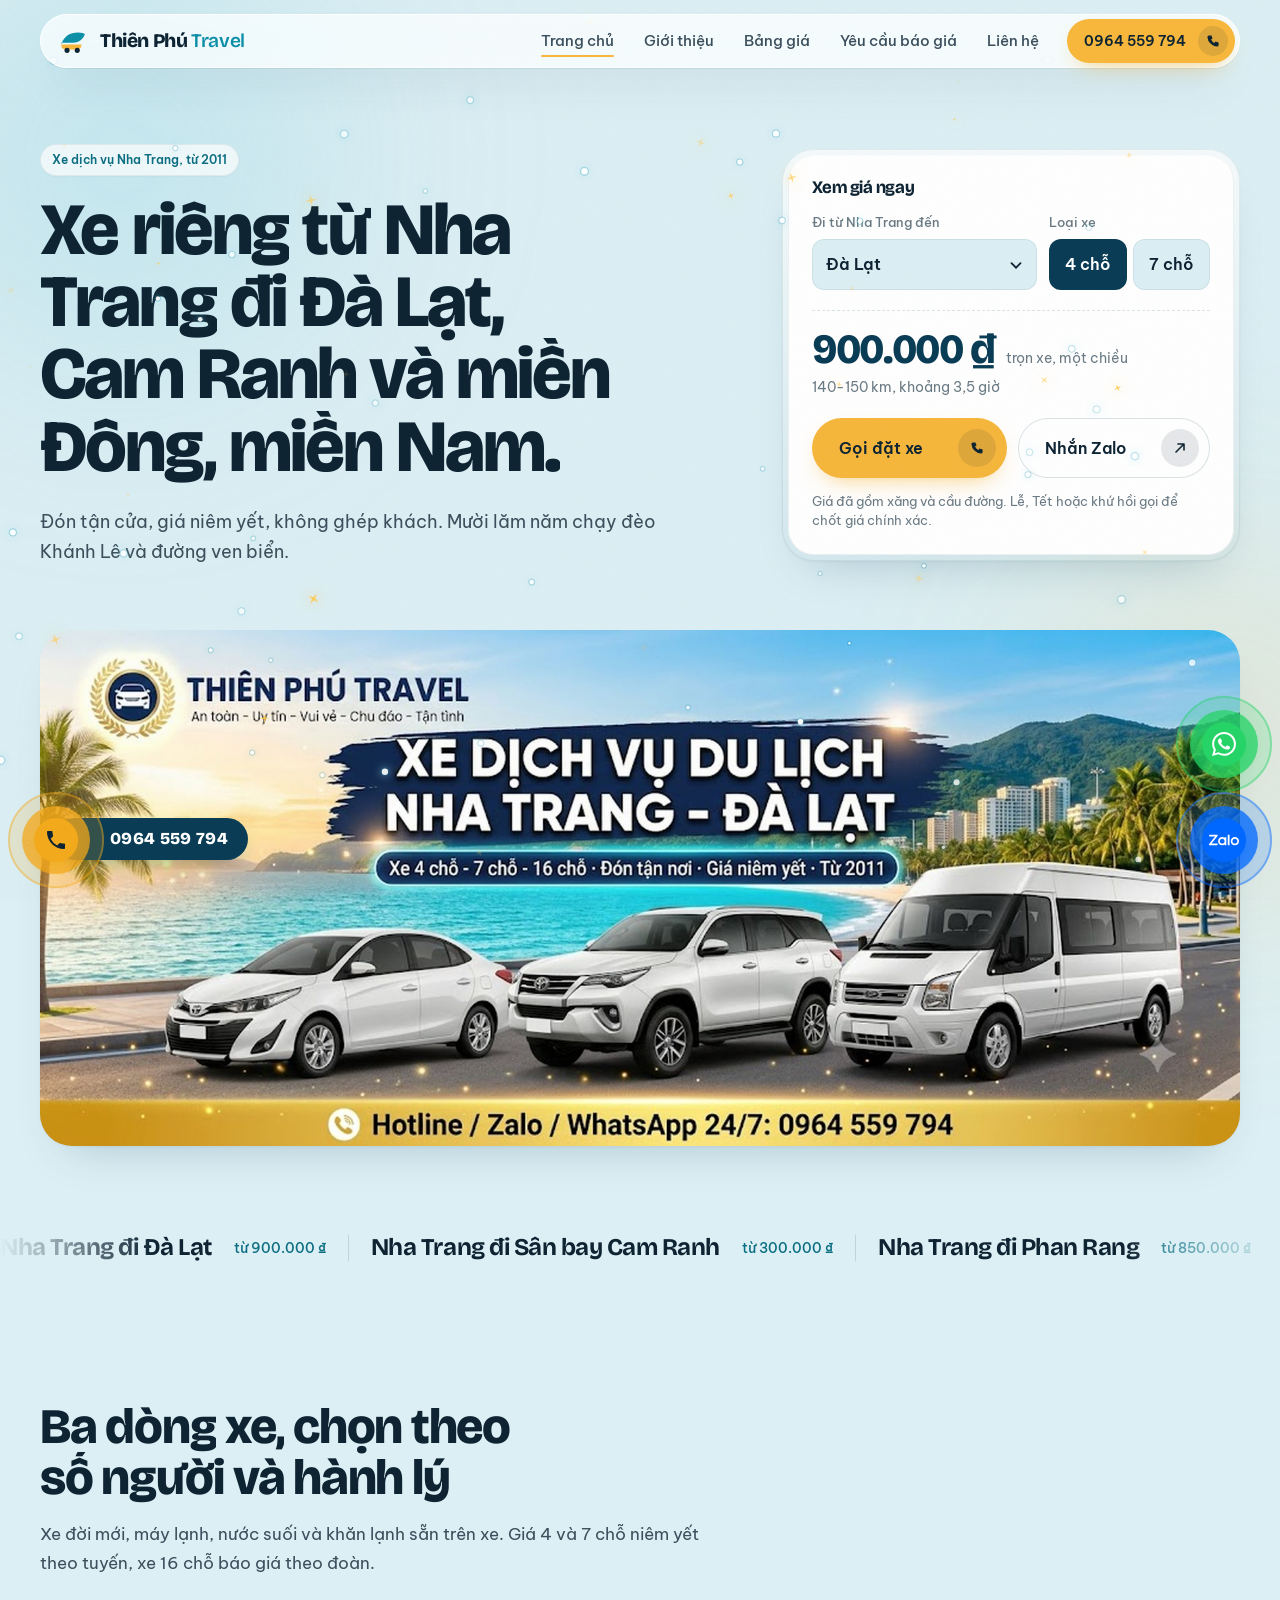
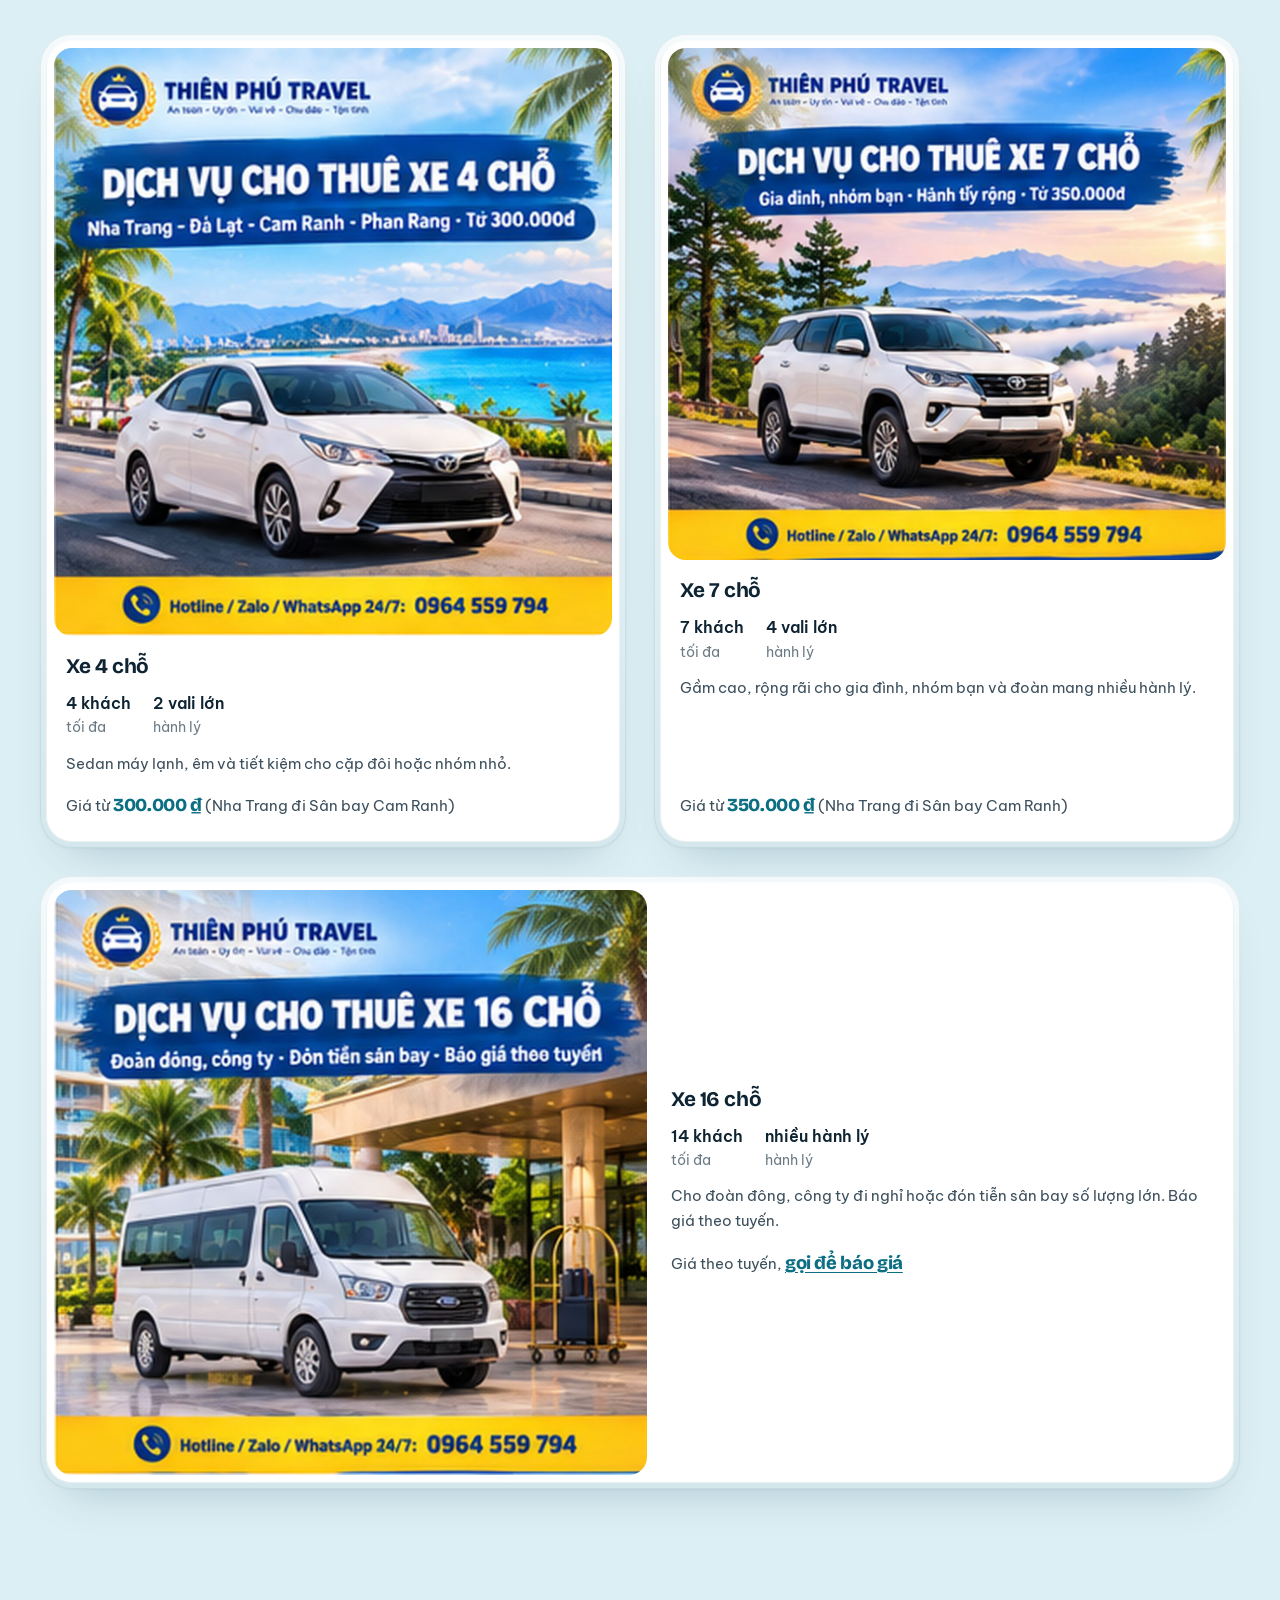
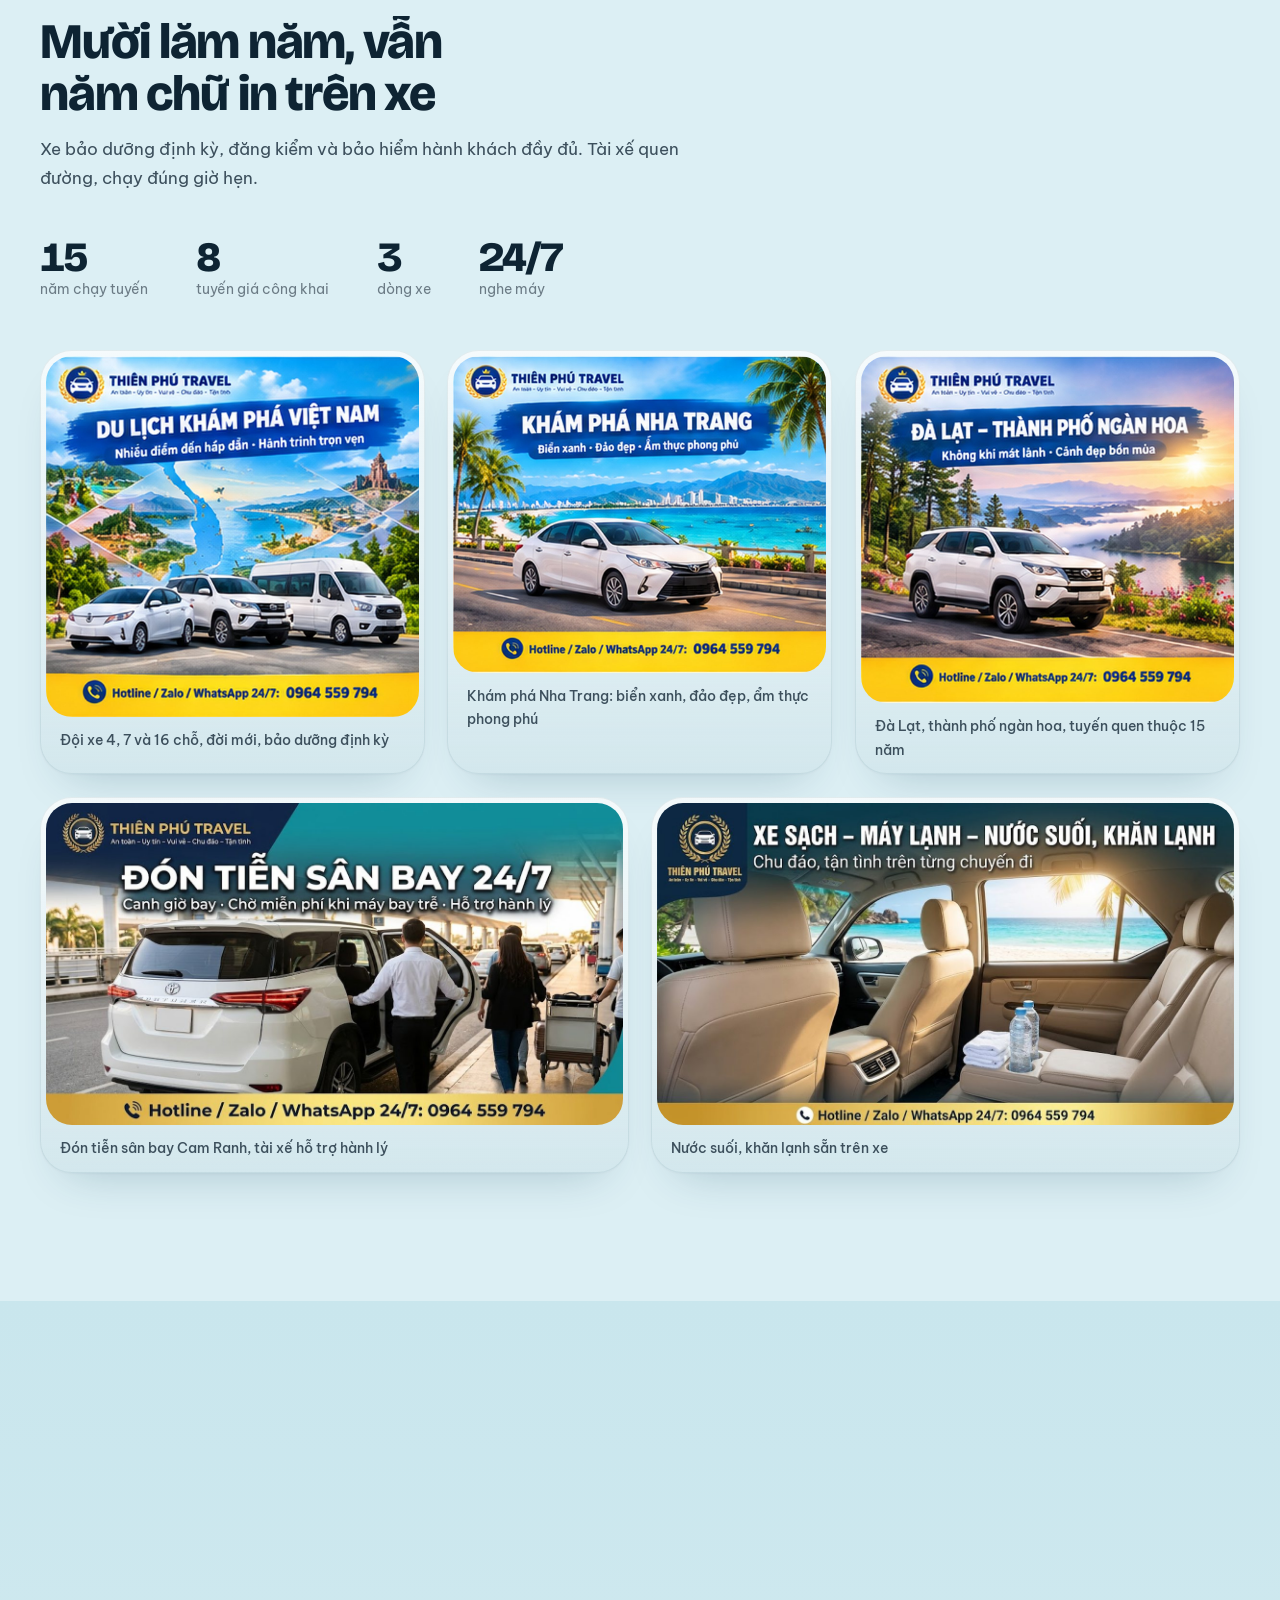
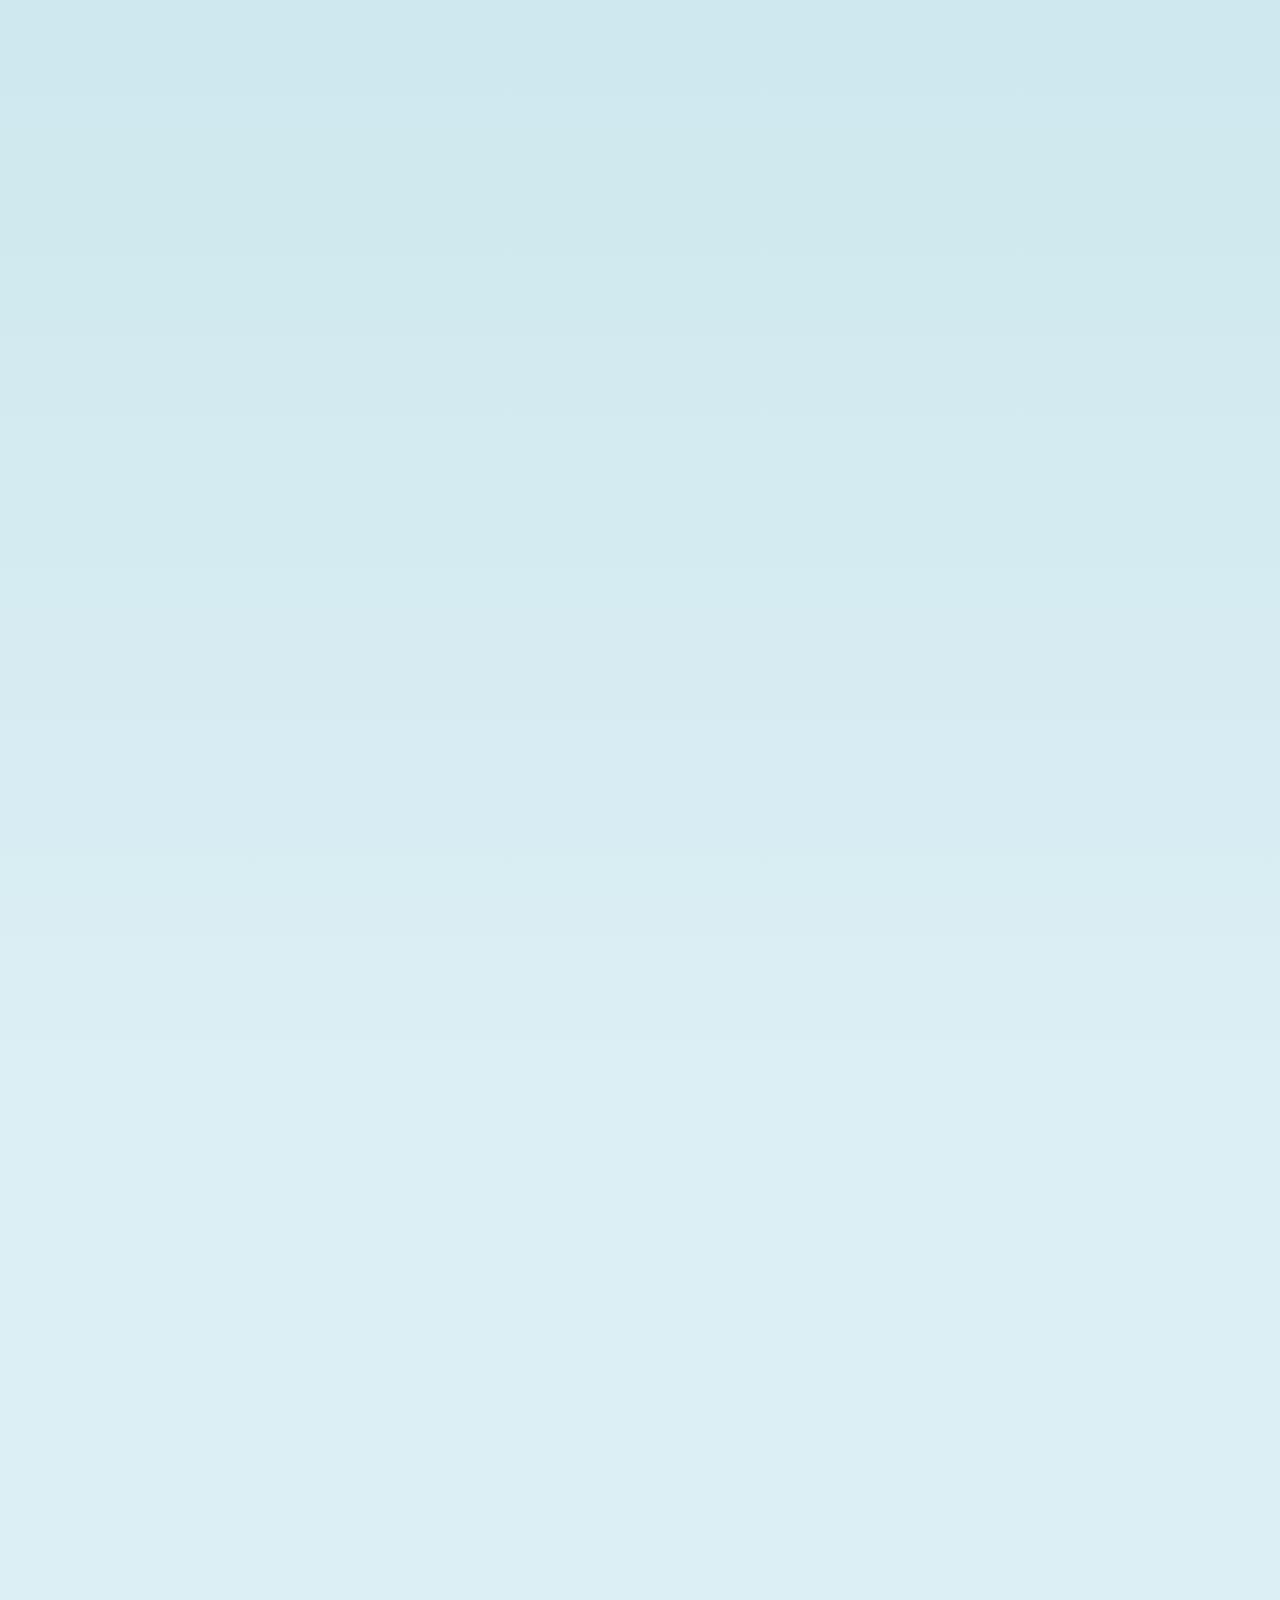
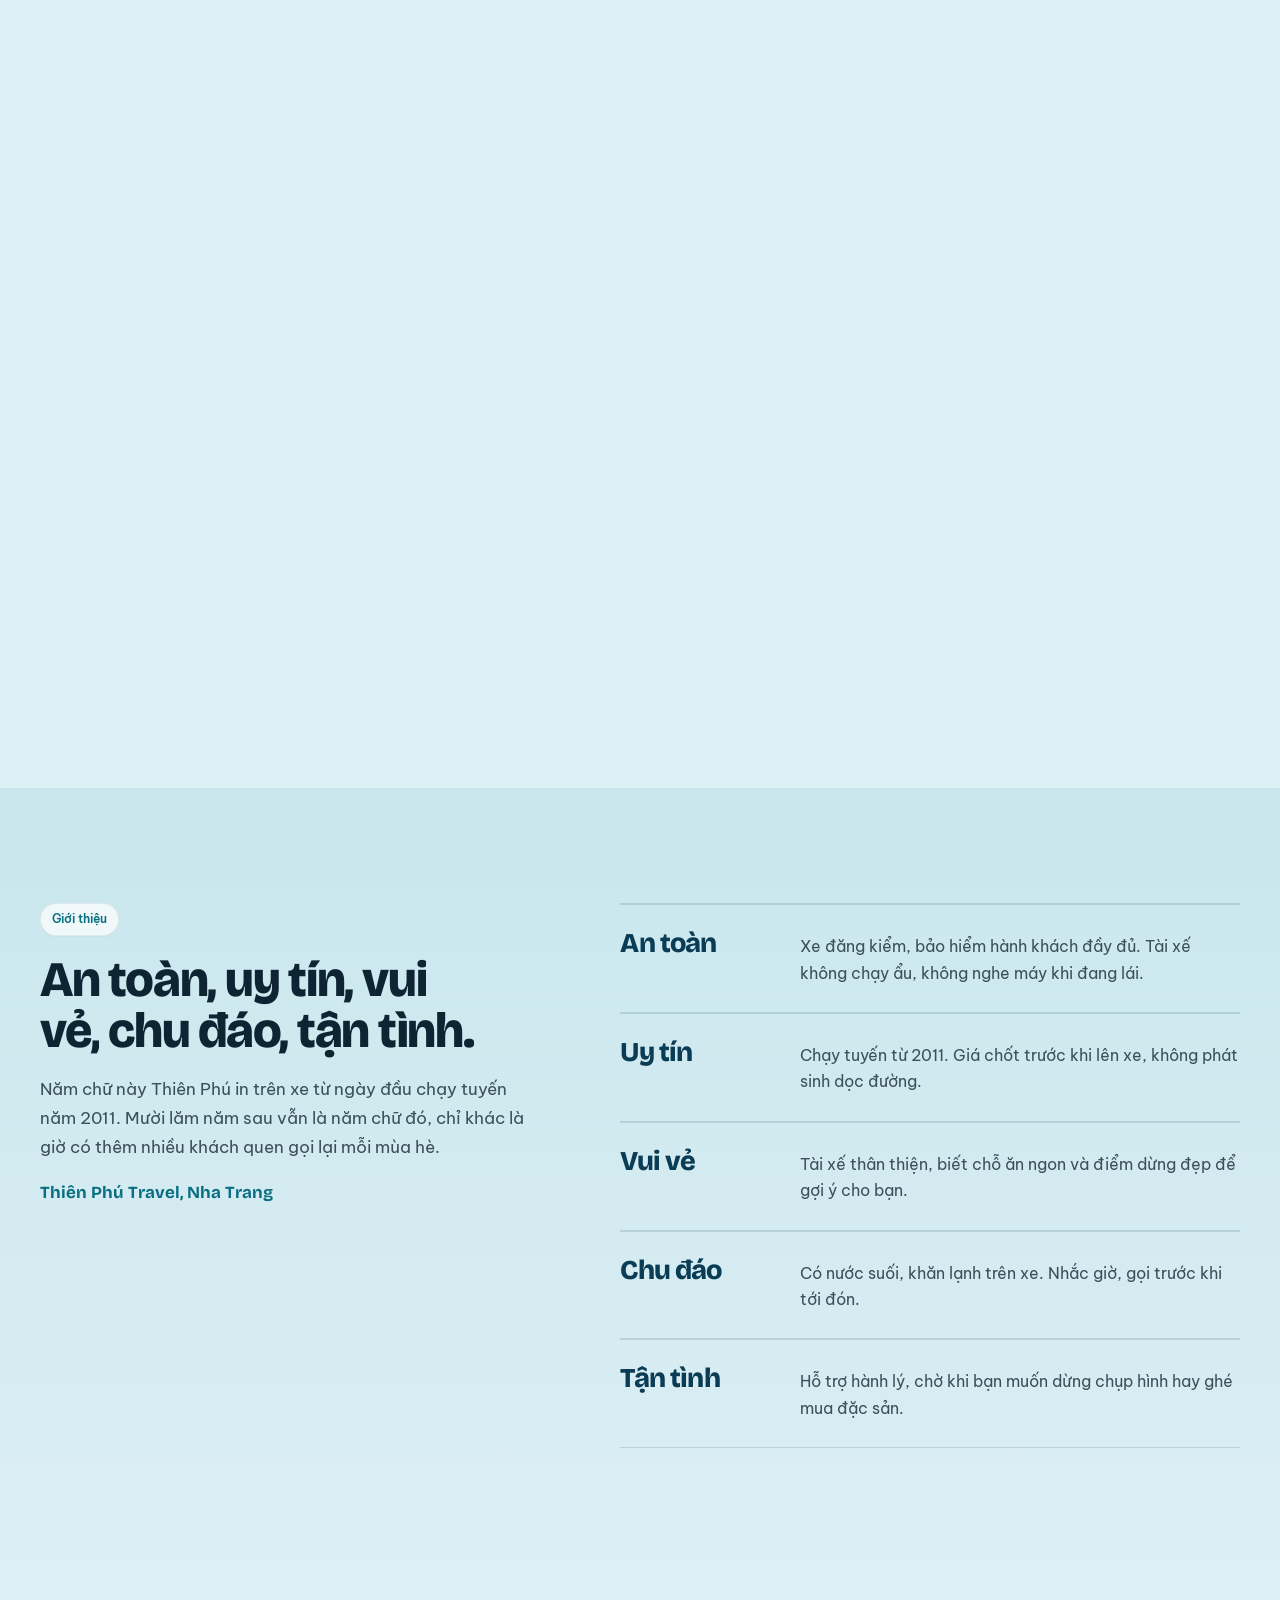
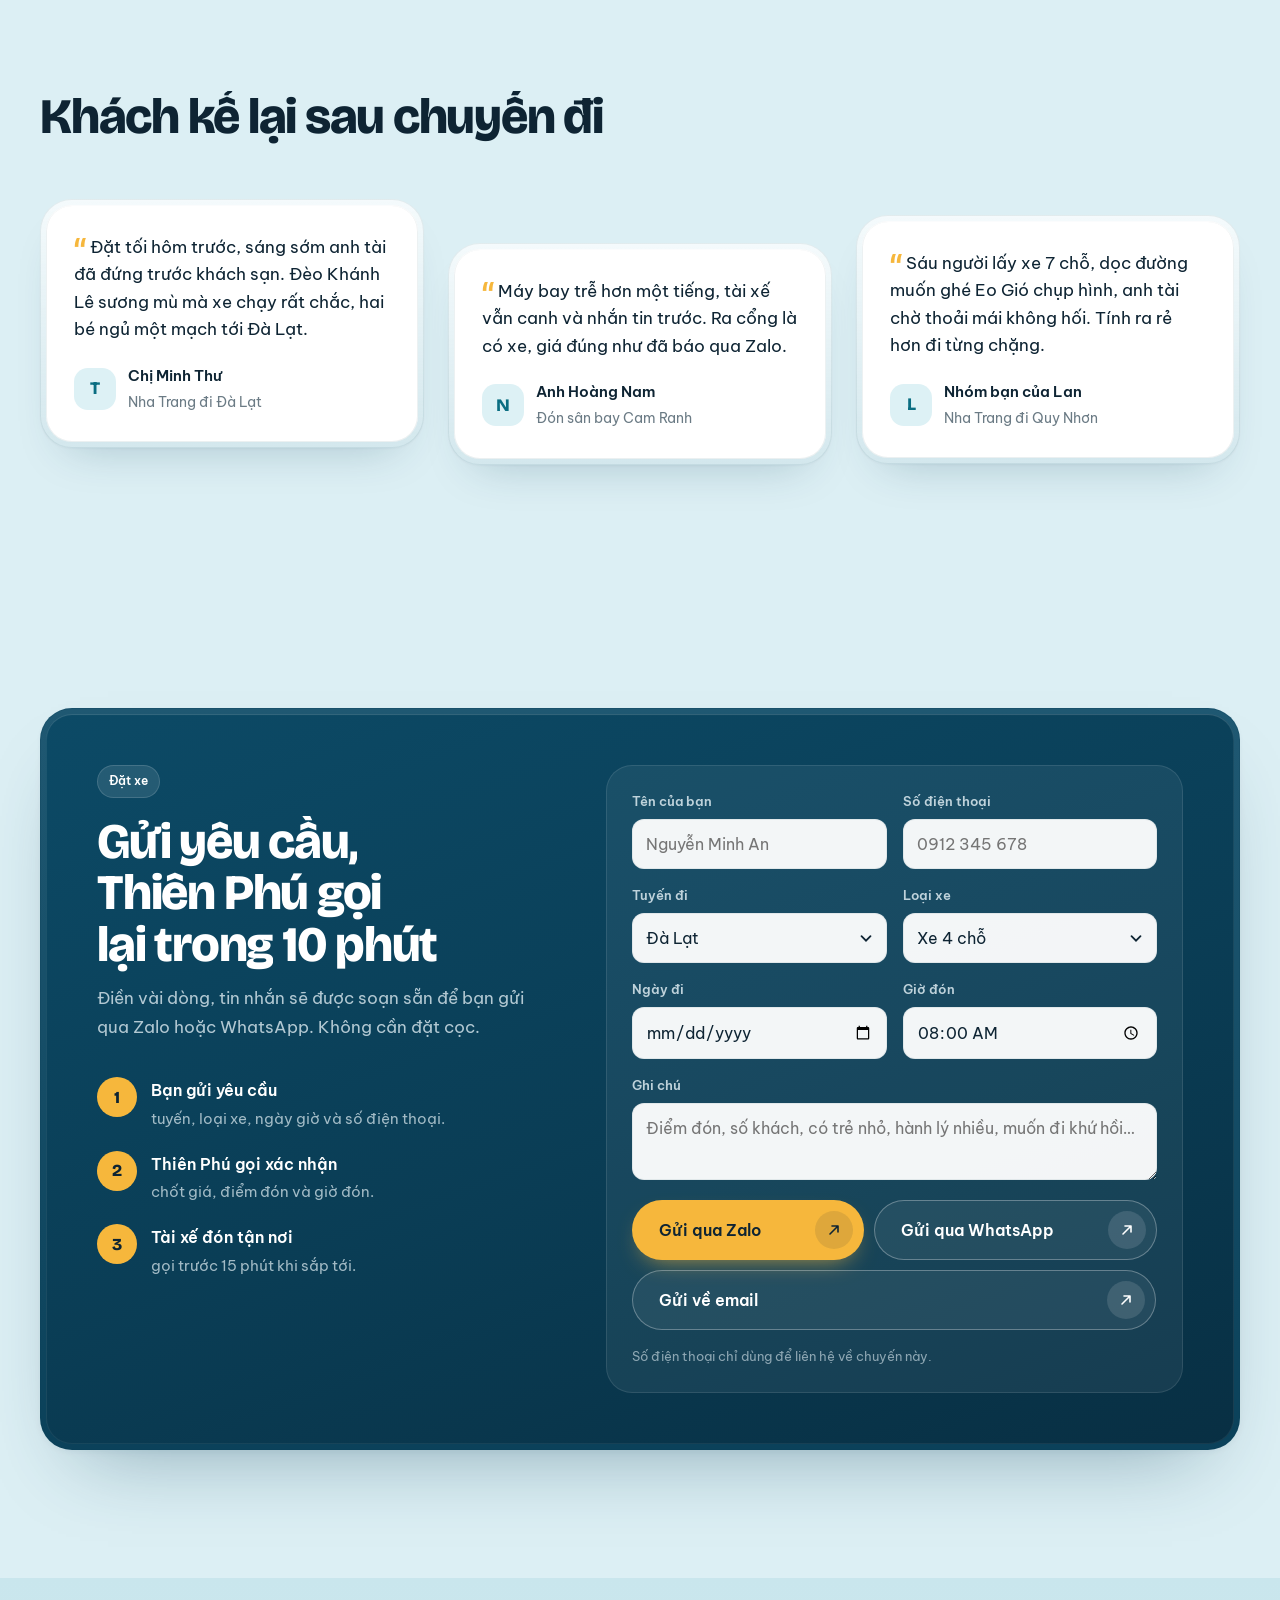
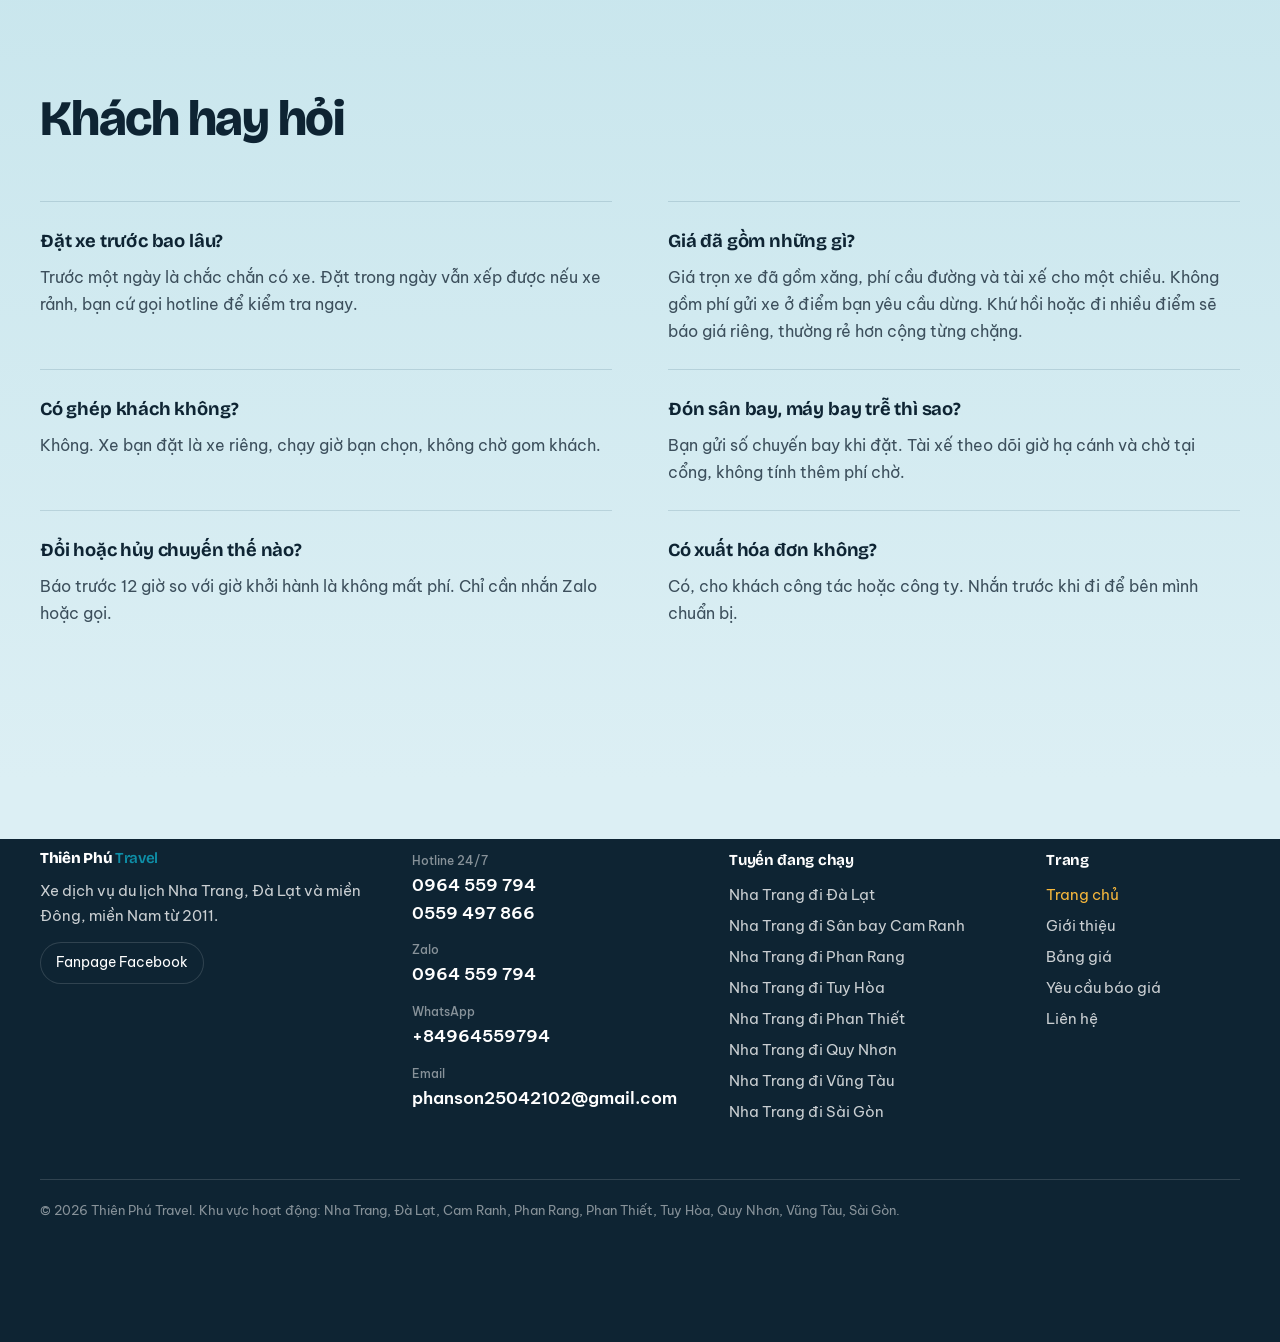
==== commit f46c979a: "feat: chuẩn bị đo lường quảng cáo (Pixel, Google tag, UTM) - js/track.js: nạp Meta Pixel / Google ta" ====
--- a/index.html
+++ b/index.html
@@ -214,6 +214,7 @@
 {"@context":"https://schema.org","@type":"TaxiService","name":"Thiên Phú Travel","description":"Xe dịch vụ du lịch Nha Trang đi Đà Lạt, sân bay Cam Ranh và các tỉnh miền Đông, miền Nam.","foundingDate":"2011","areaServed":["Nha Trang","Đà Lạt","Cam Ranh","Phan Rang","Tuy Hòa","Phan Thiết","Quy Nhơn","Vũng Tàu","TP. Hồ Chí Minh"],"telephone":"+84964559794","email":"phanson25042102@gmail.com","sameAs":["https://www.facebook.com/share/19cJy7iHVu/?mibextid=wwXIfr"],"openingHours":"Mo-Su 00:00-24:00","priceRange":"300.000₫ - 2.700.000₫"}
 </script>
 <script src="js/content.js"></script>
+<script src="js/track.js"></script>
 <script src="js/layout.js"></script>
 <script src="js/mail.js"></script>
 <script src="js/app.js"></script>
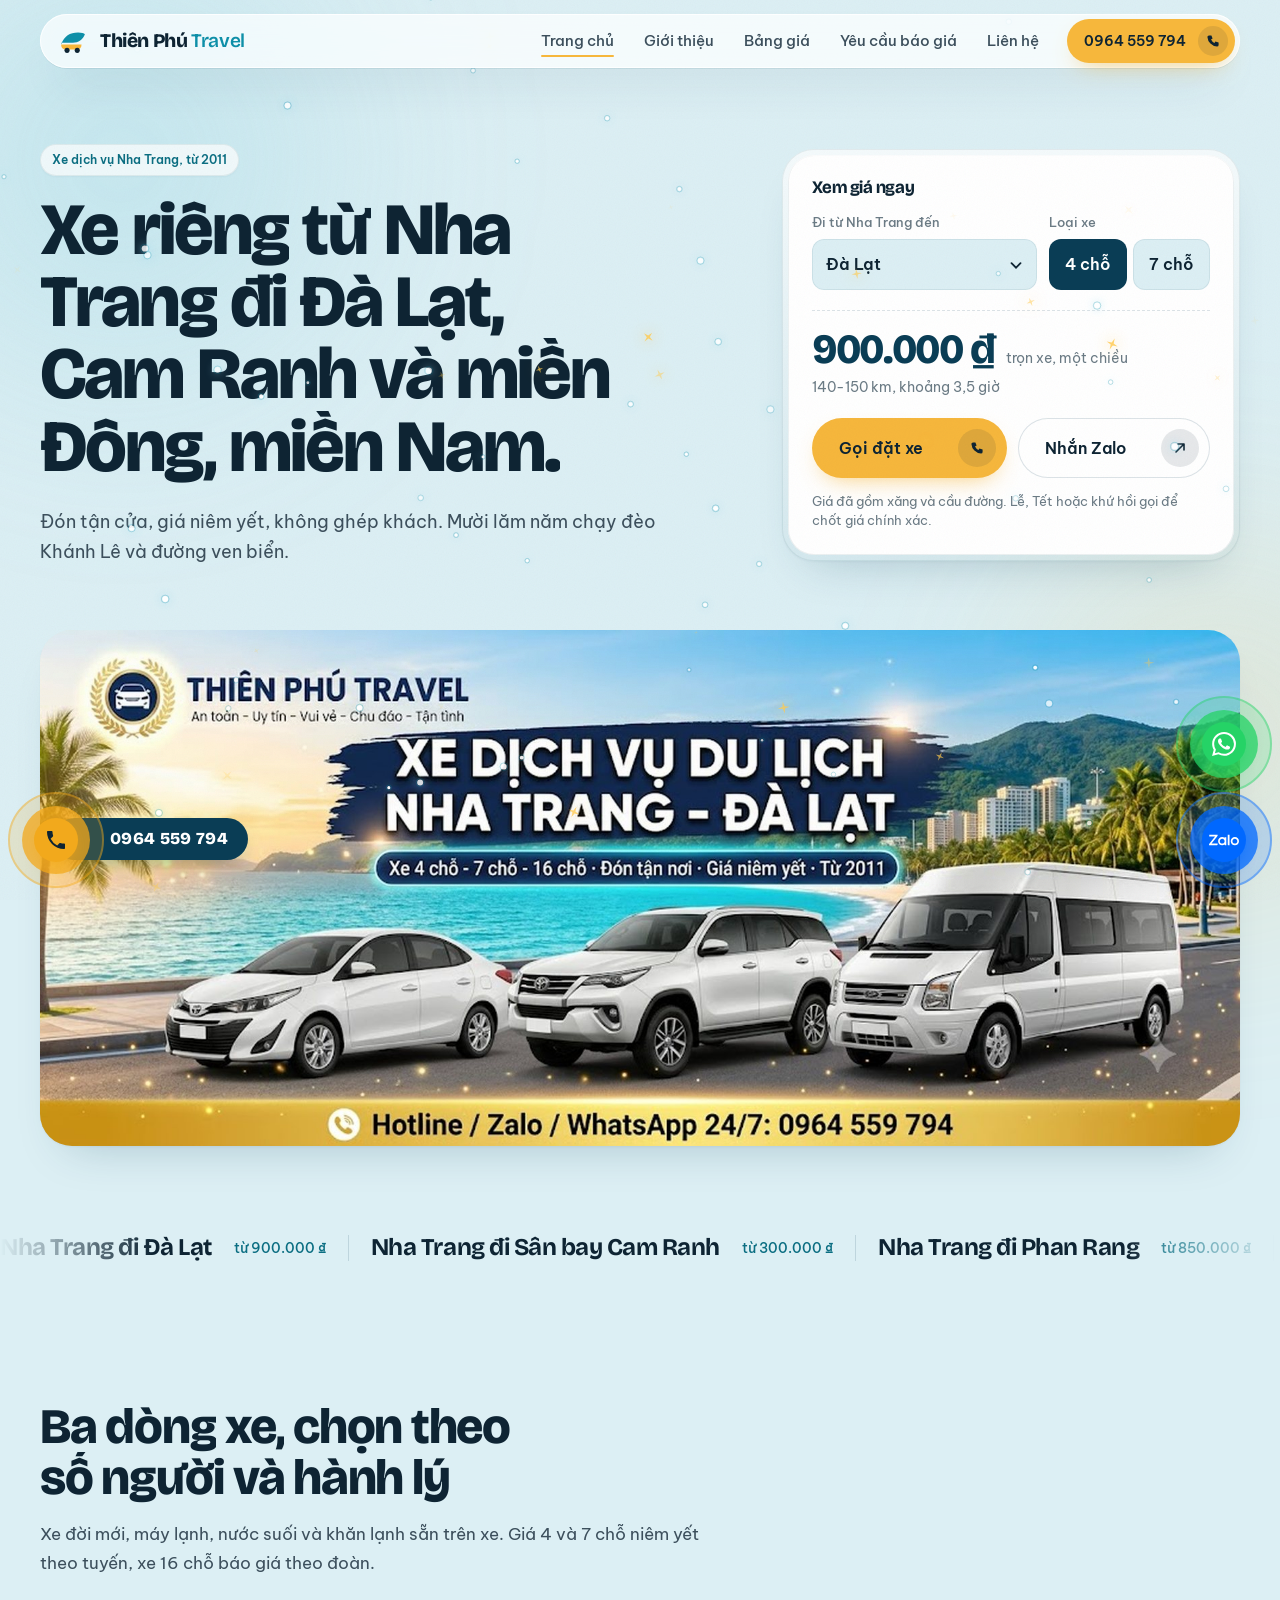
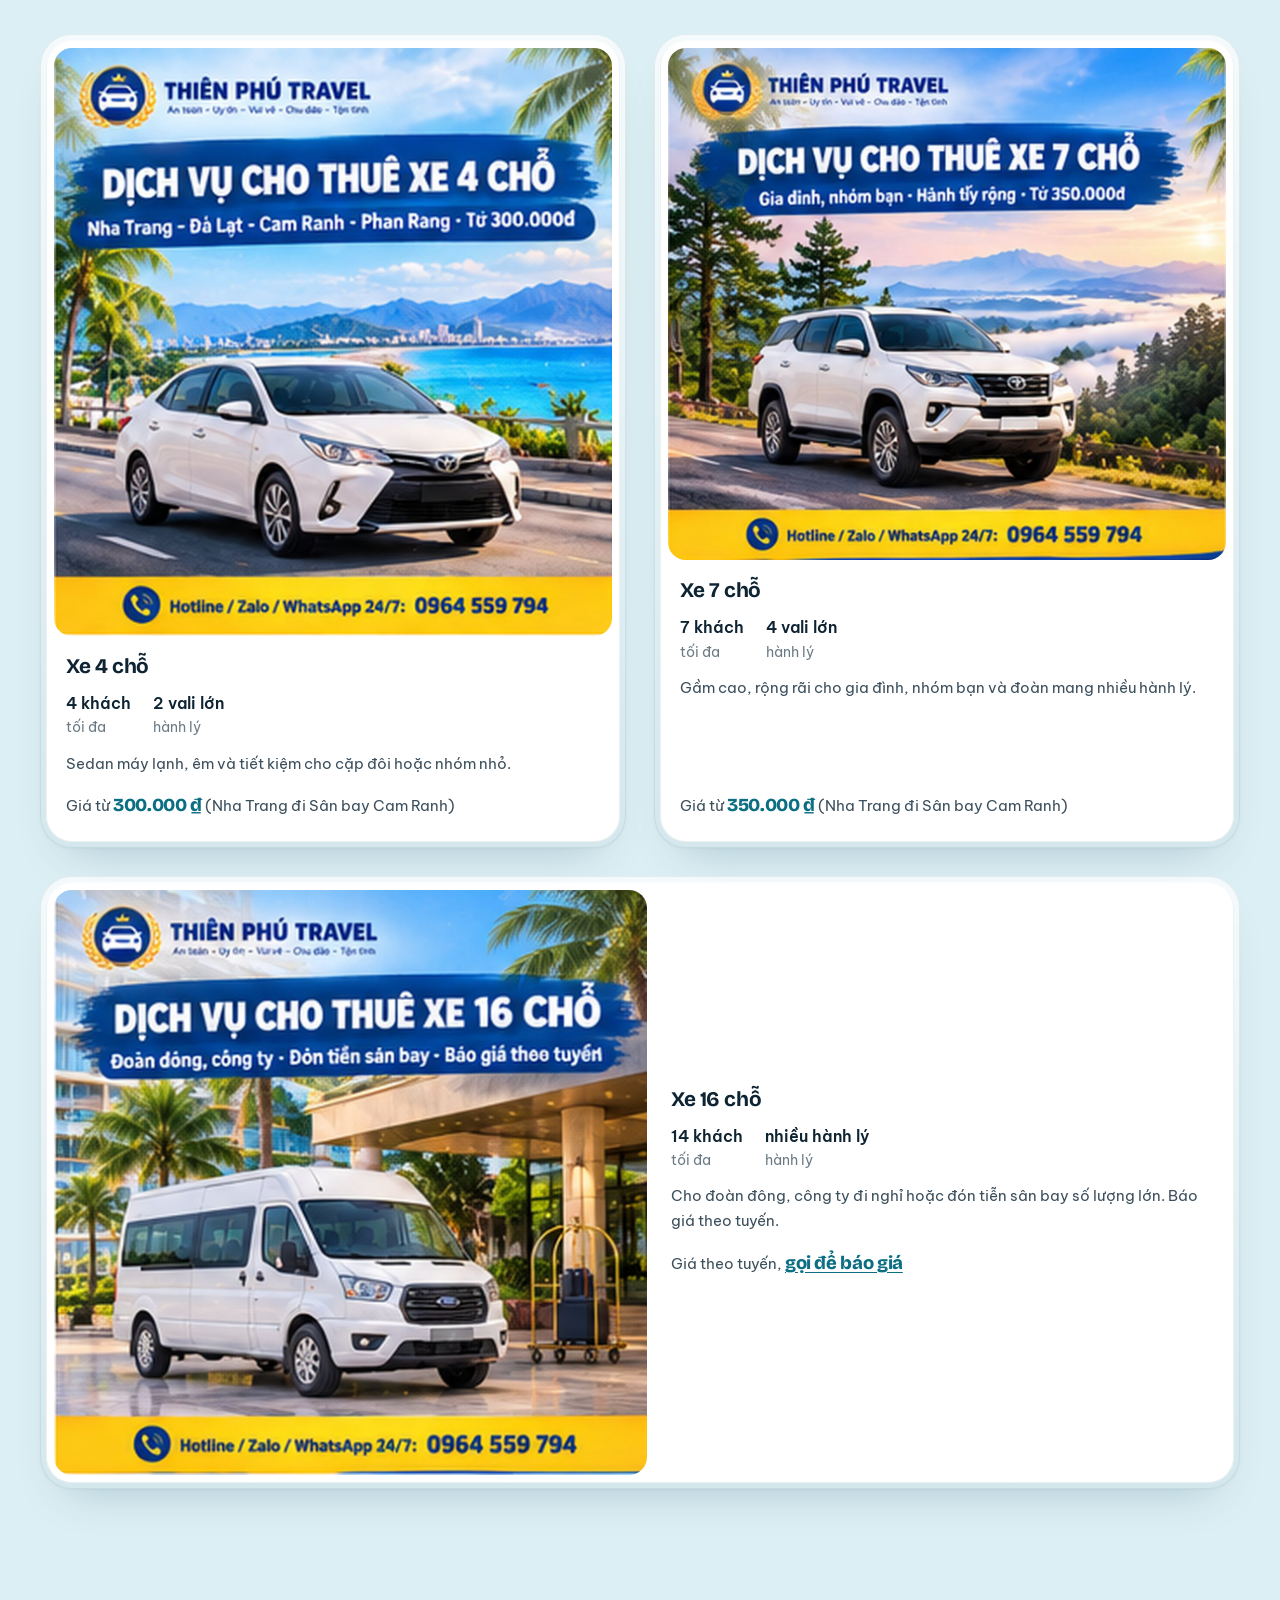
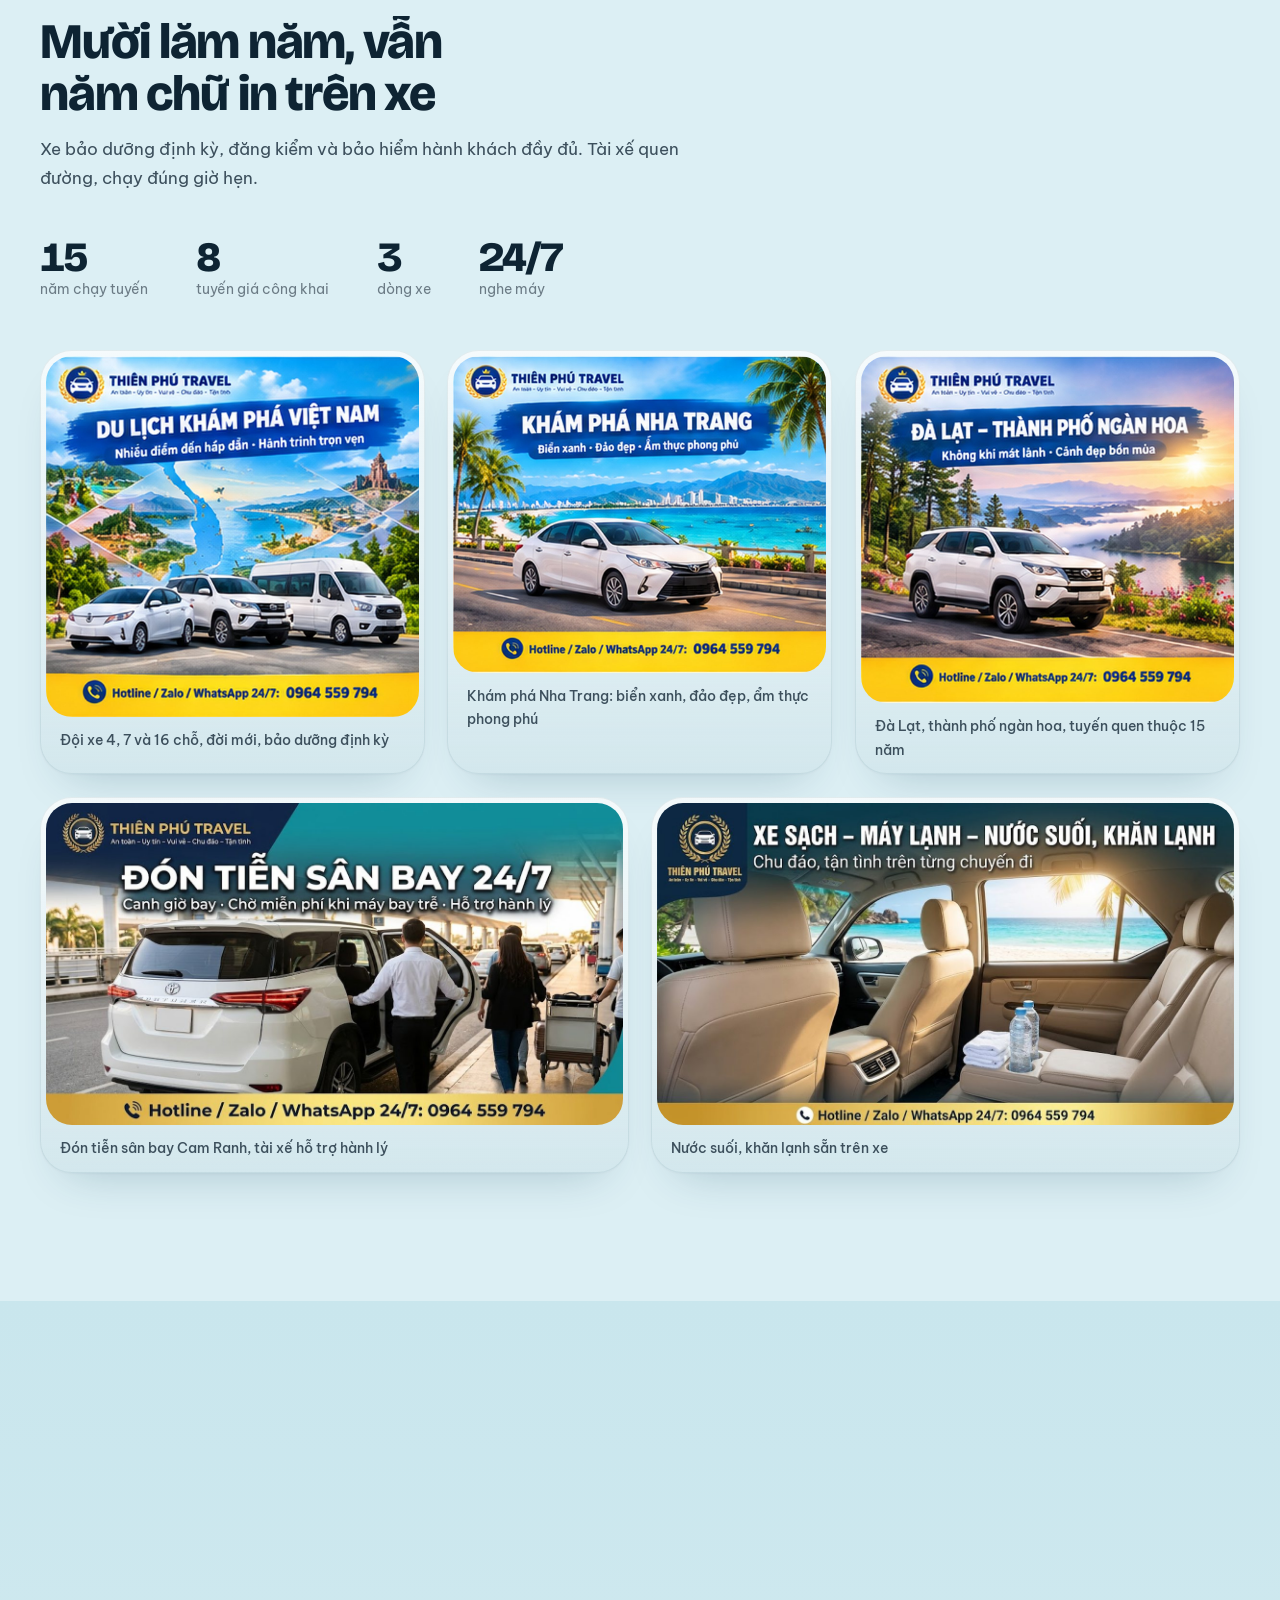
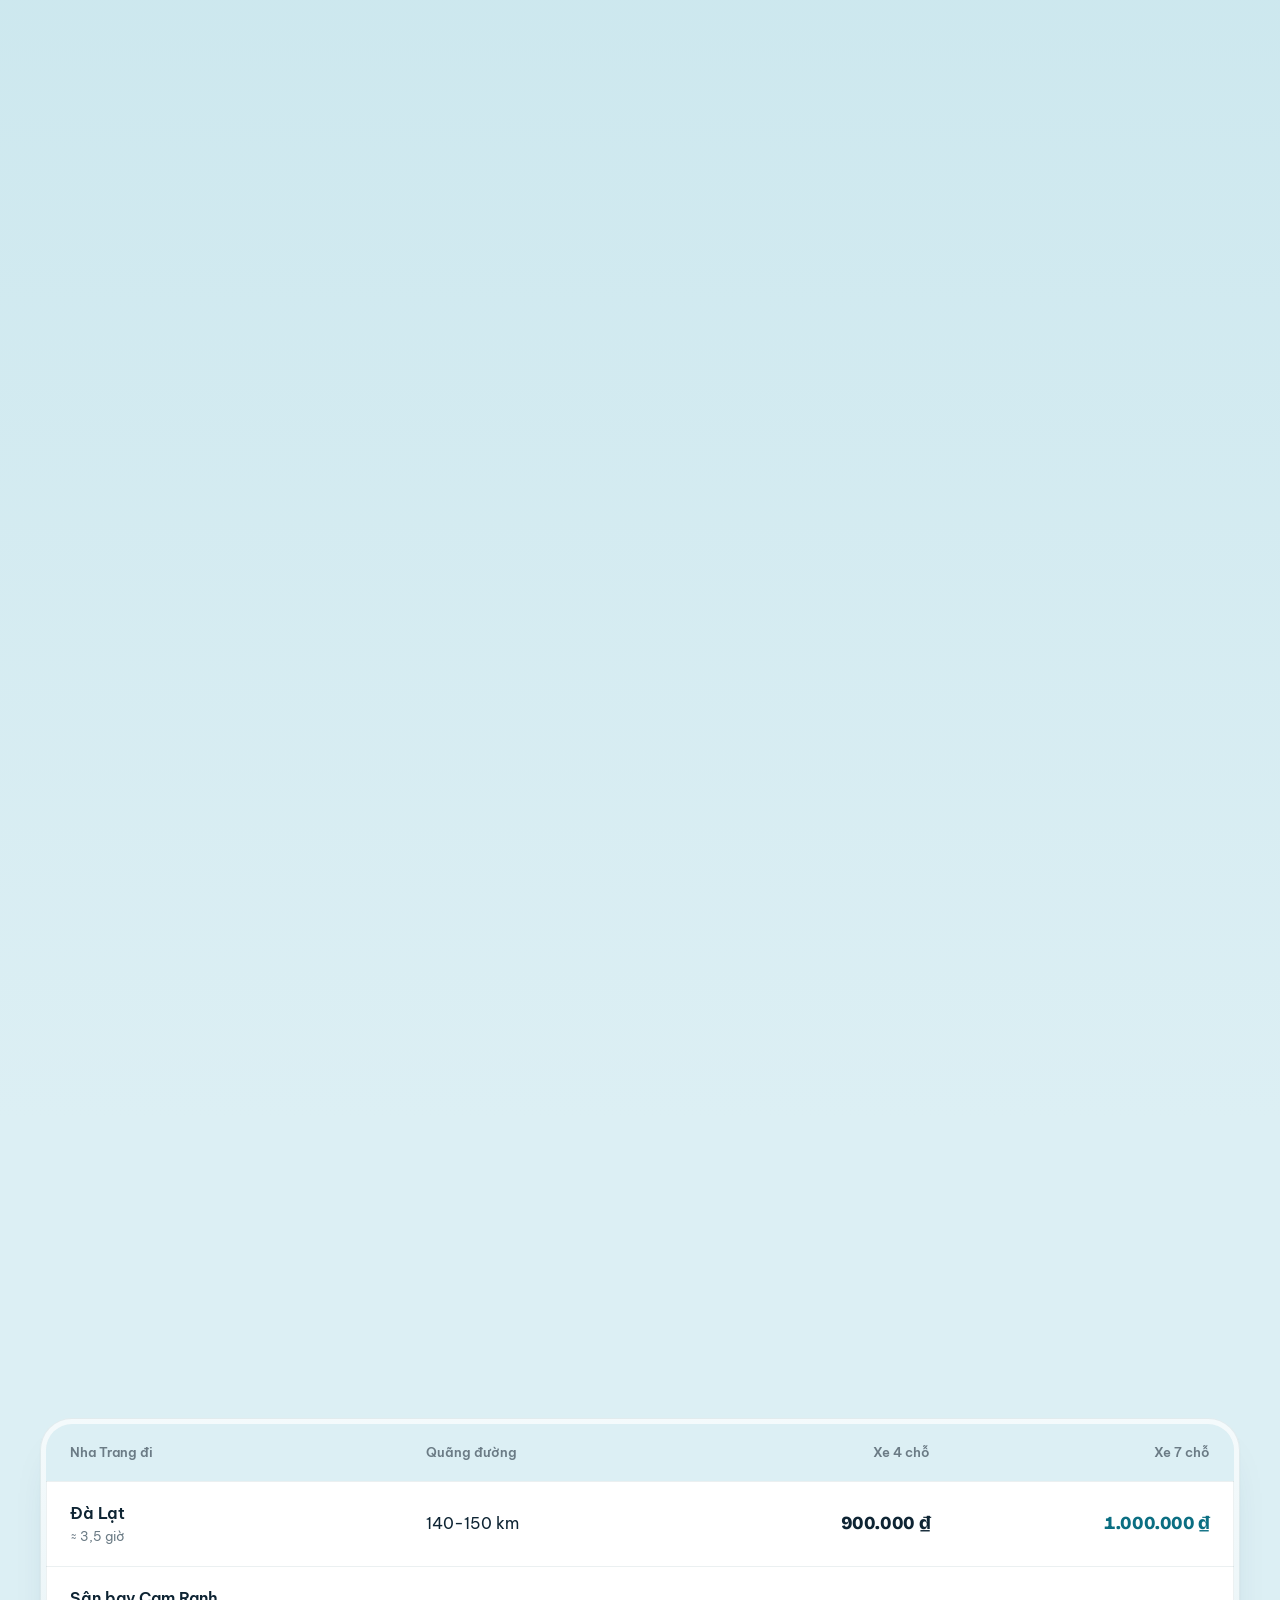
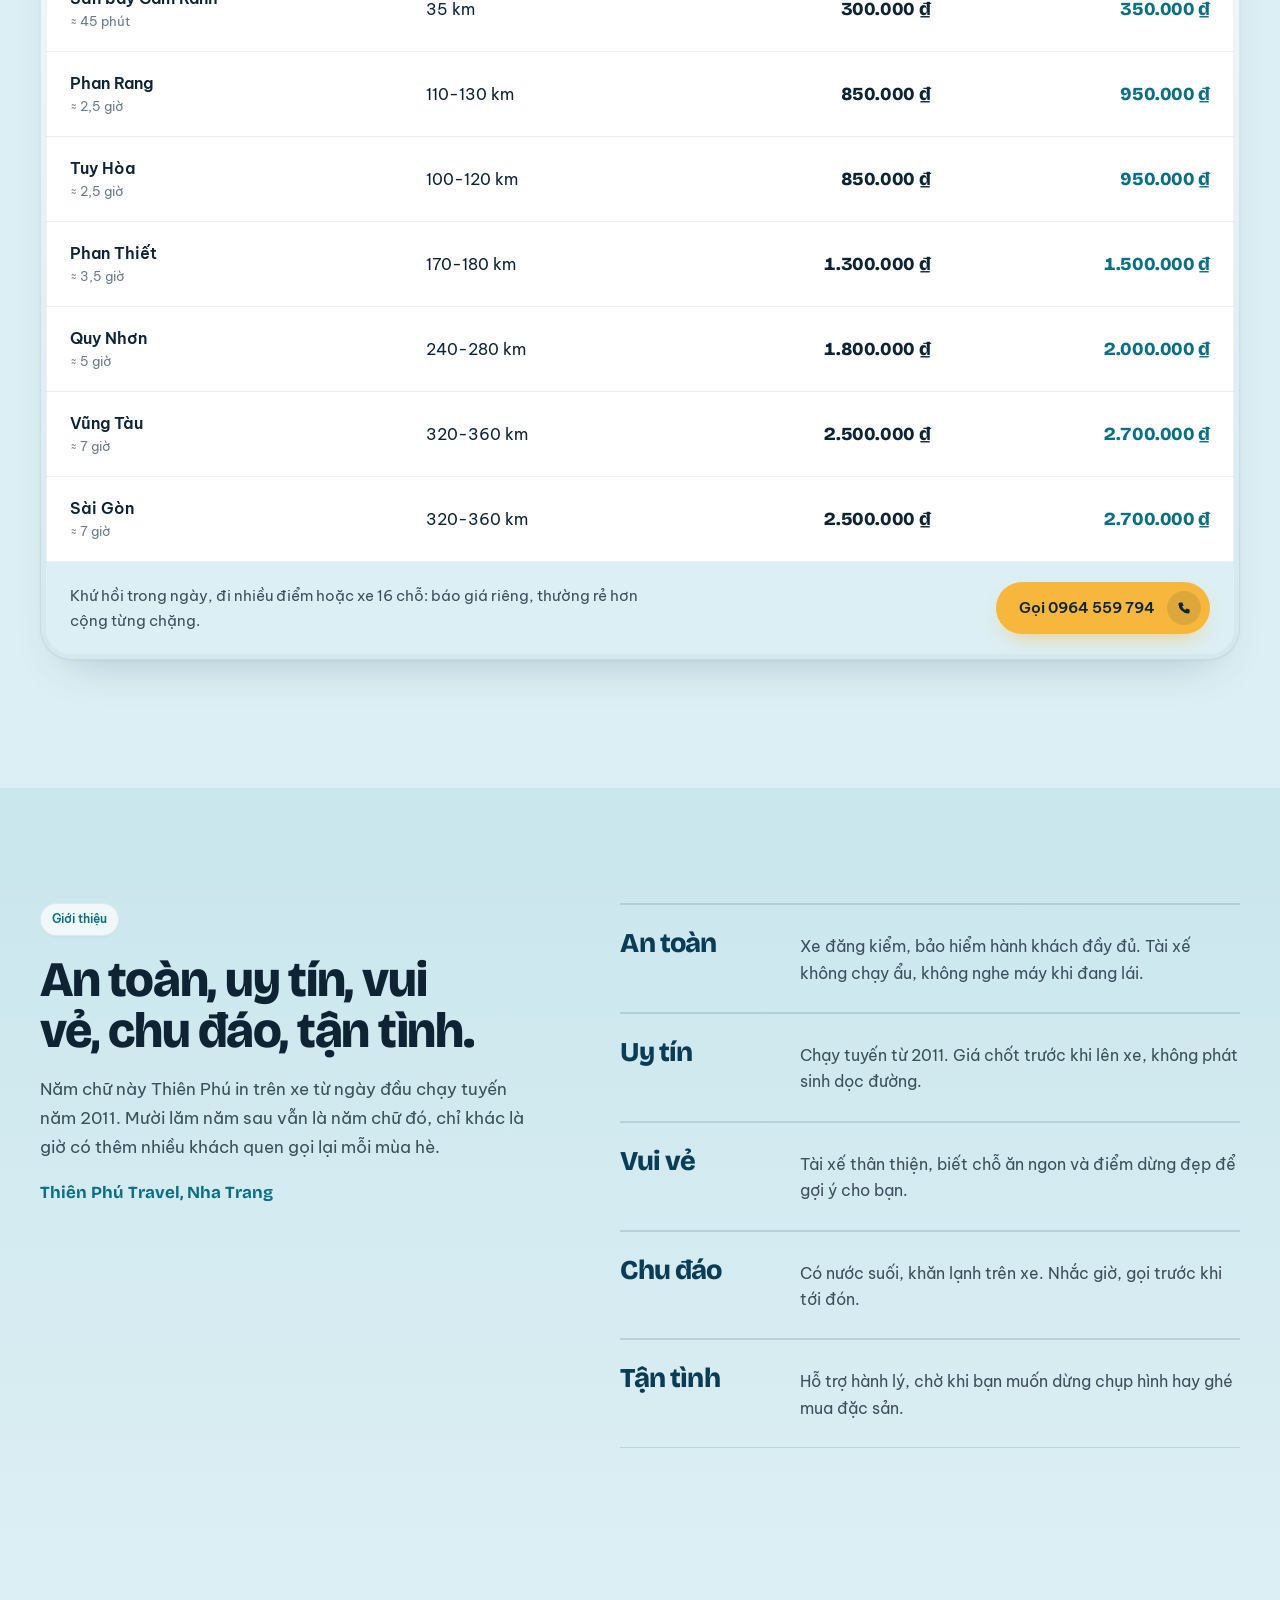
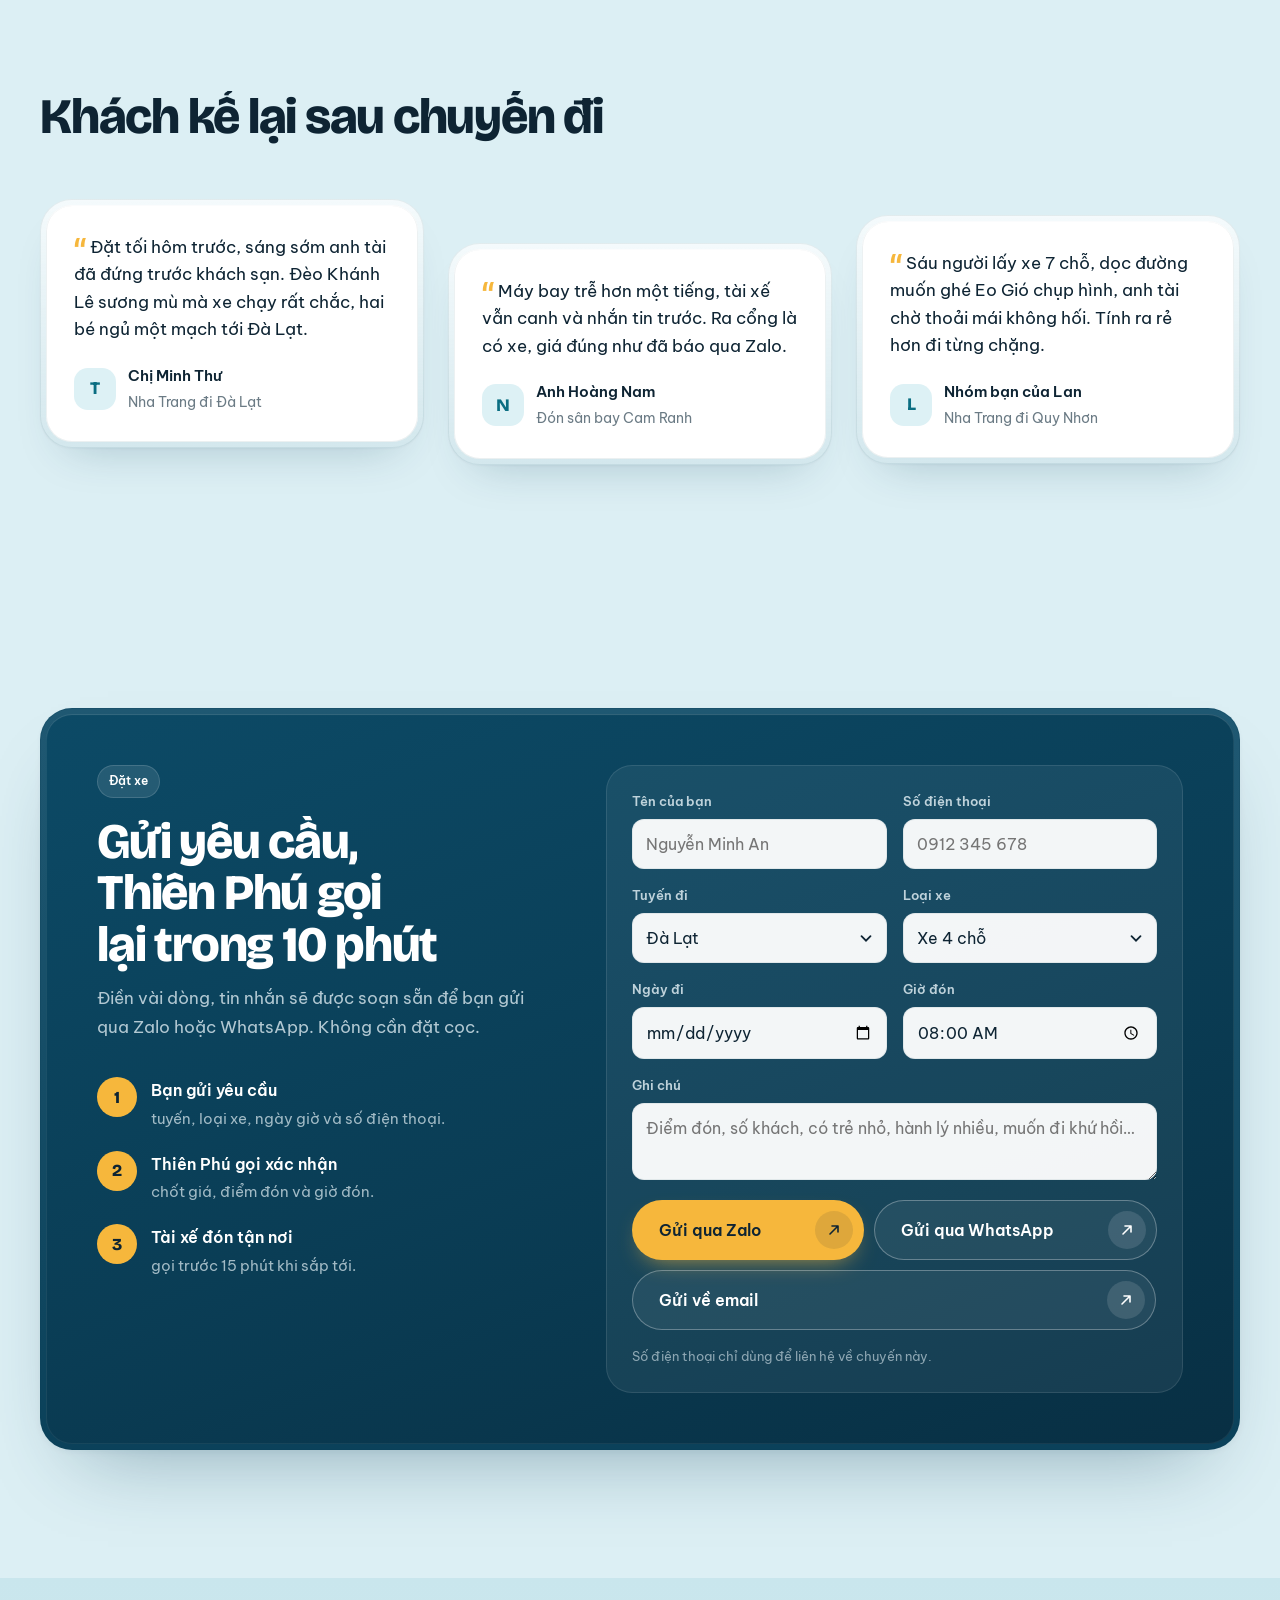
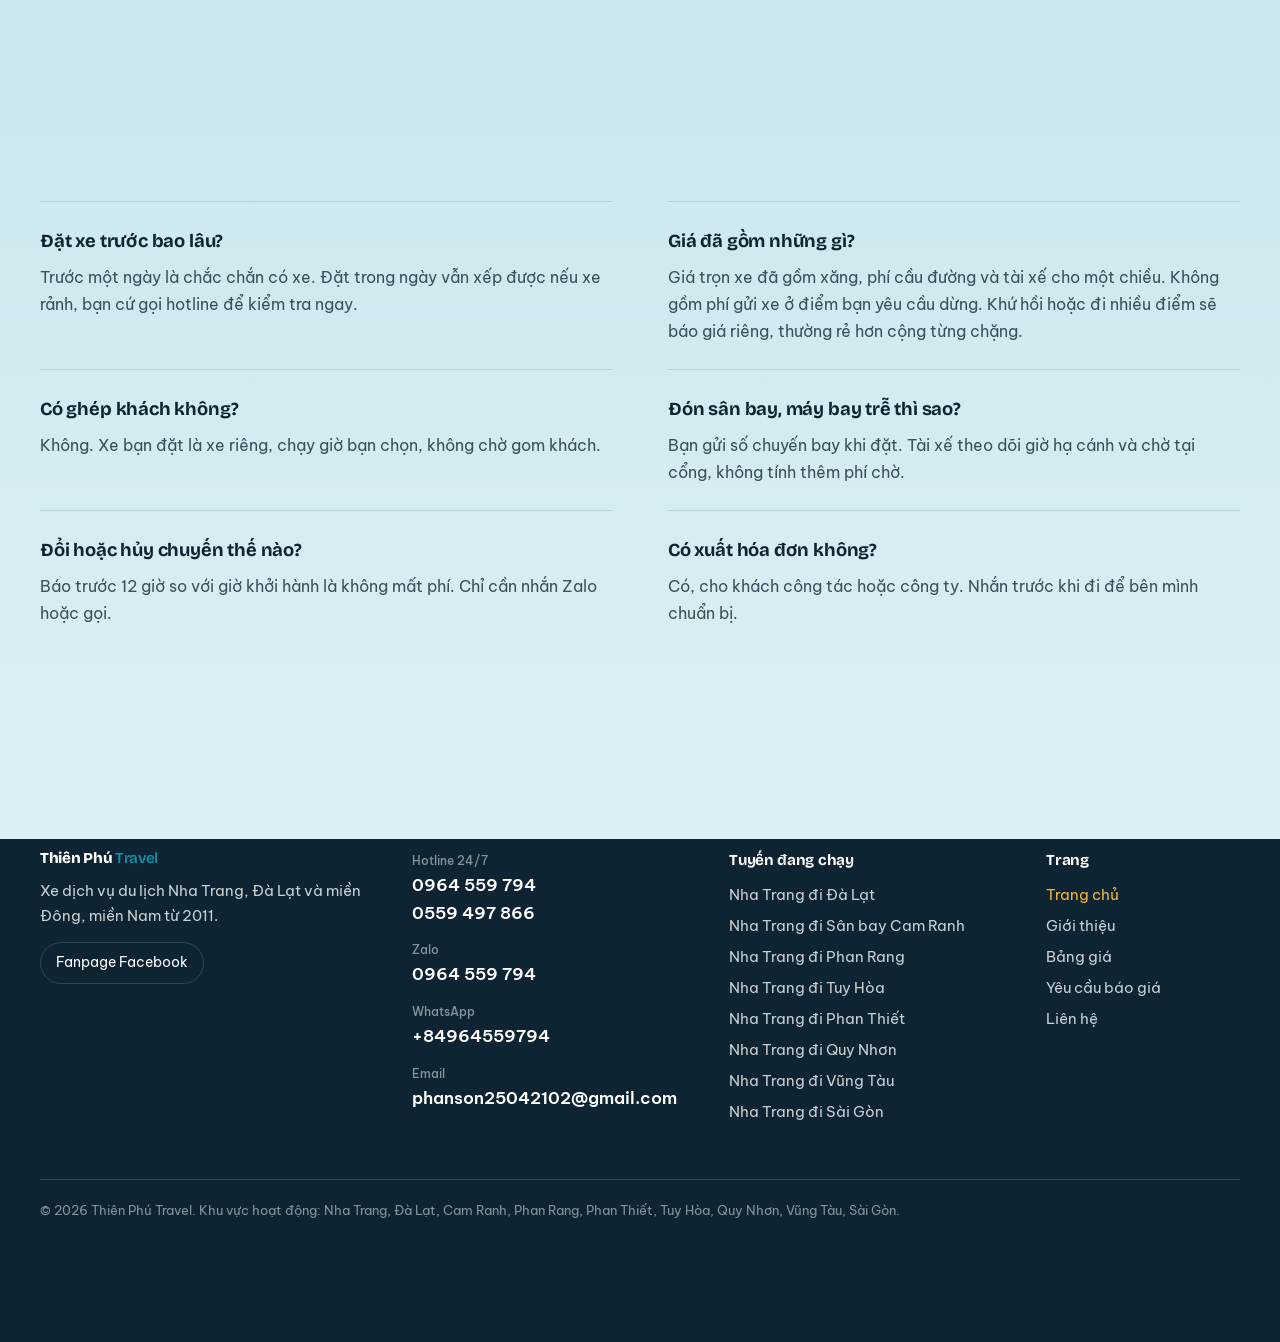
==== commit c6519770: "feat: canonical, og:url, robots.txt và sitemap.xml cho tên miền phucphucar.com Co-Authored-By: Claud" ====
--- a/index.html
+++ b/index.html
@@ -11,7 +11,8 @@
 <meta property="og:description" content="15 năm chạy tuyến. Xe 4, 7 và 16 chỗ, giá niêm yết, đón tận nơi. Hotline 24/7: 0964 559 794">
 <meta property="og:image" content="img/hero.jpg">
 <meta property="og:locale" content="vi_VN">
-<link rel="canonical" href="index.html">
+<link rel="canonical" href="https://phucphucar.com/">
+<meta property="og:url" content="https://phucphucar.com/">
 <link rel="icon" href="data:image/svg+xml,%3Csvg xmlns='http://www.w3.org/2000/svg' viewBox='0 0 40 40'%3E%3Crect width='40' height='40' rx='10' fill='%230A3D55'/%3E%3Cpath d='M8 23c4-9 9-13 18-13 3 0 6 1 7 2-2 5-7 9-13 9H8z' fill='%2362C3D6'/%3E%3Cpath d='M8 23h22c0 4-2 6-6 6H14c-4 0-6-2-6-6z' fill='%23F6B73C'/%3E%3C/svg%3E">
 <link rel="preconnect" href="https://fonts.googleapis.com">
 <link rel="preconnect" href="https://fonts.gstatic.com" crossorigin>
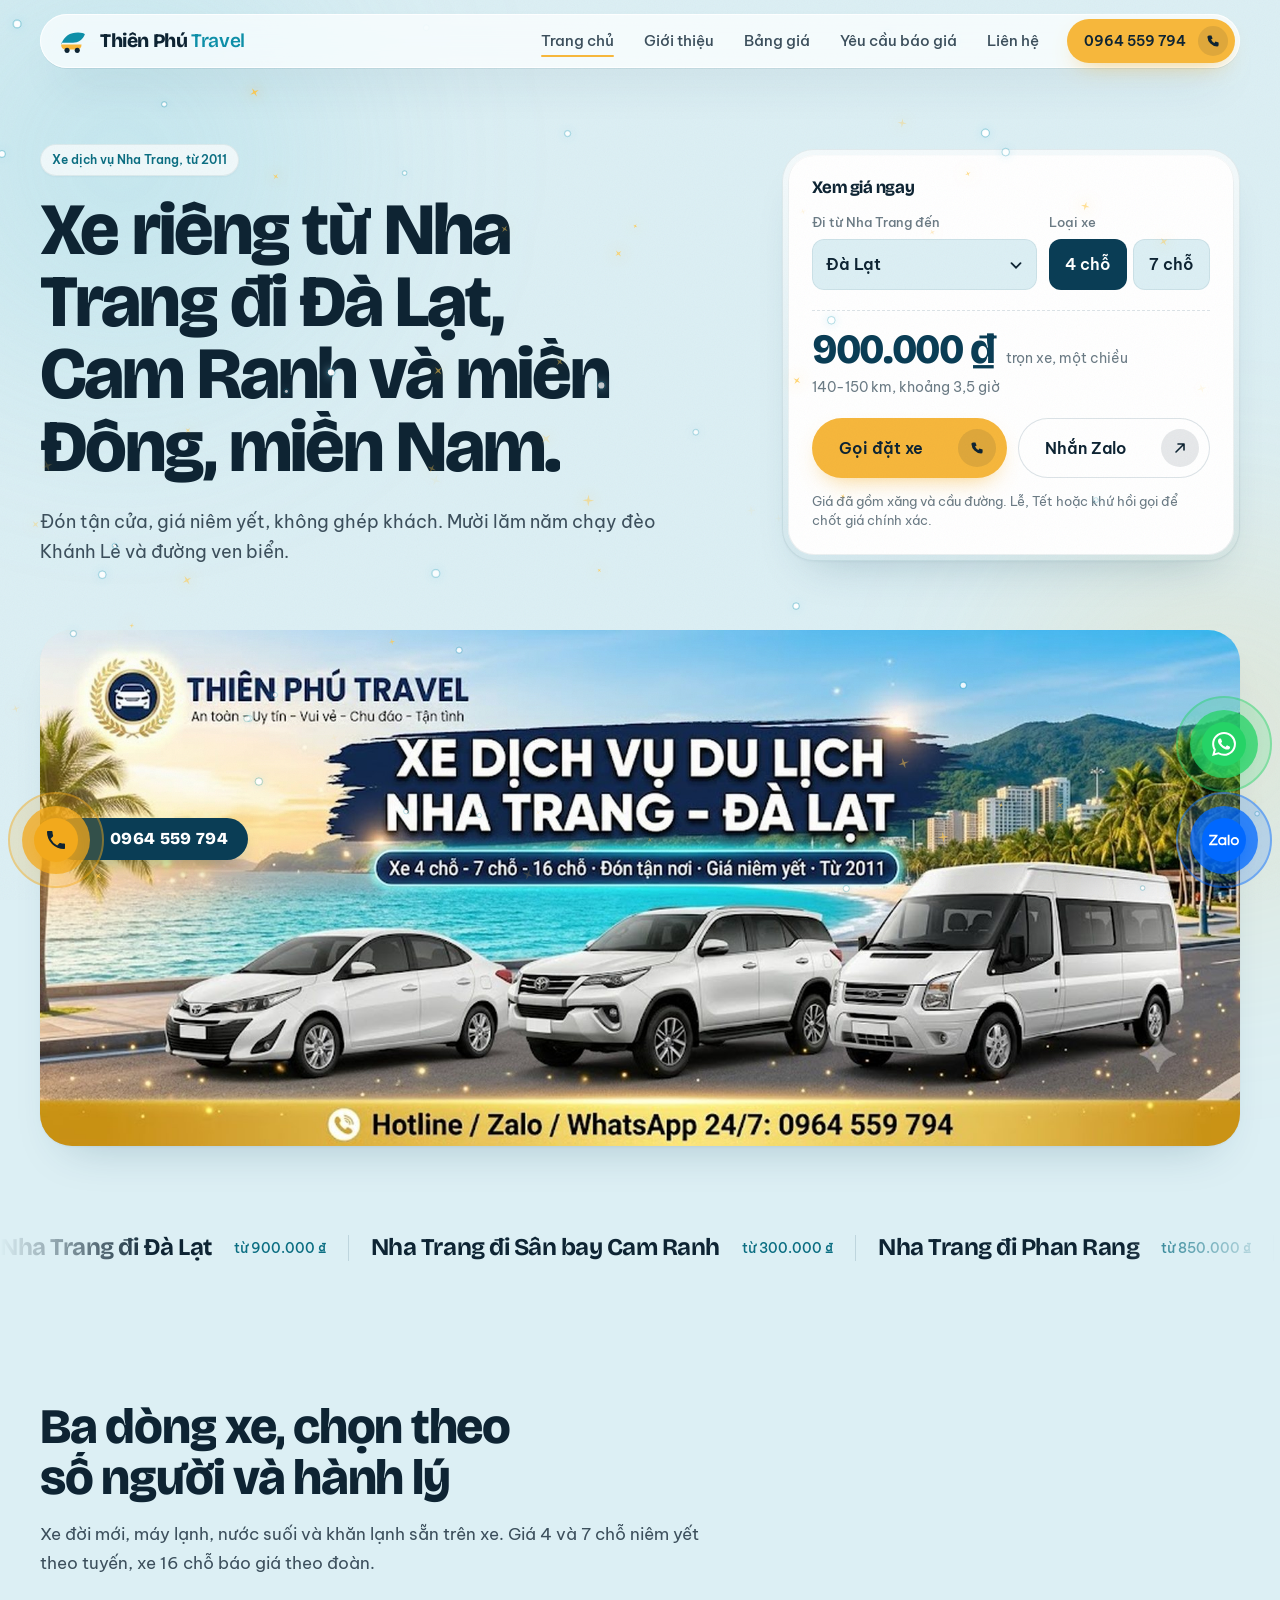
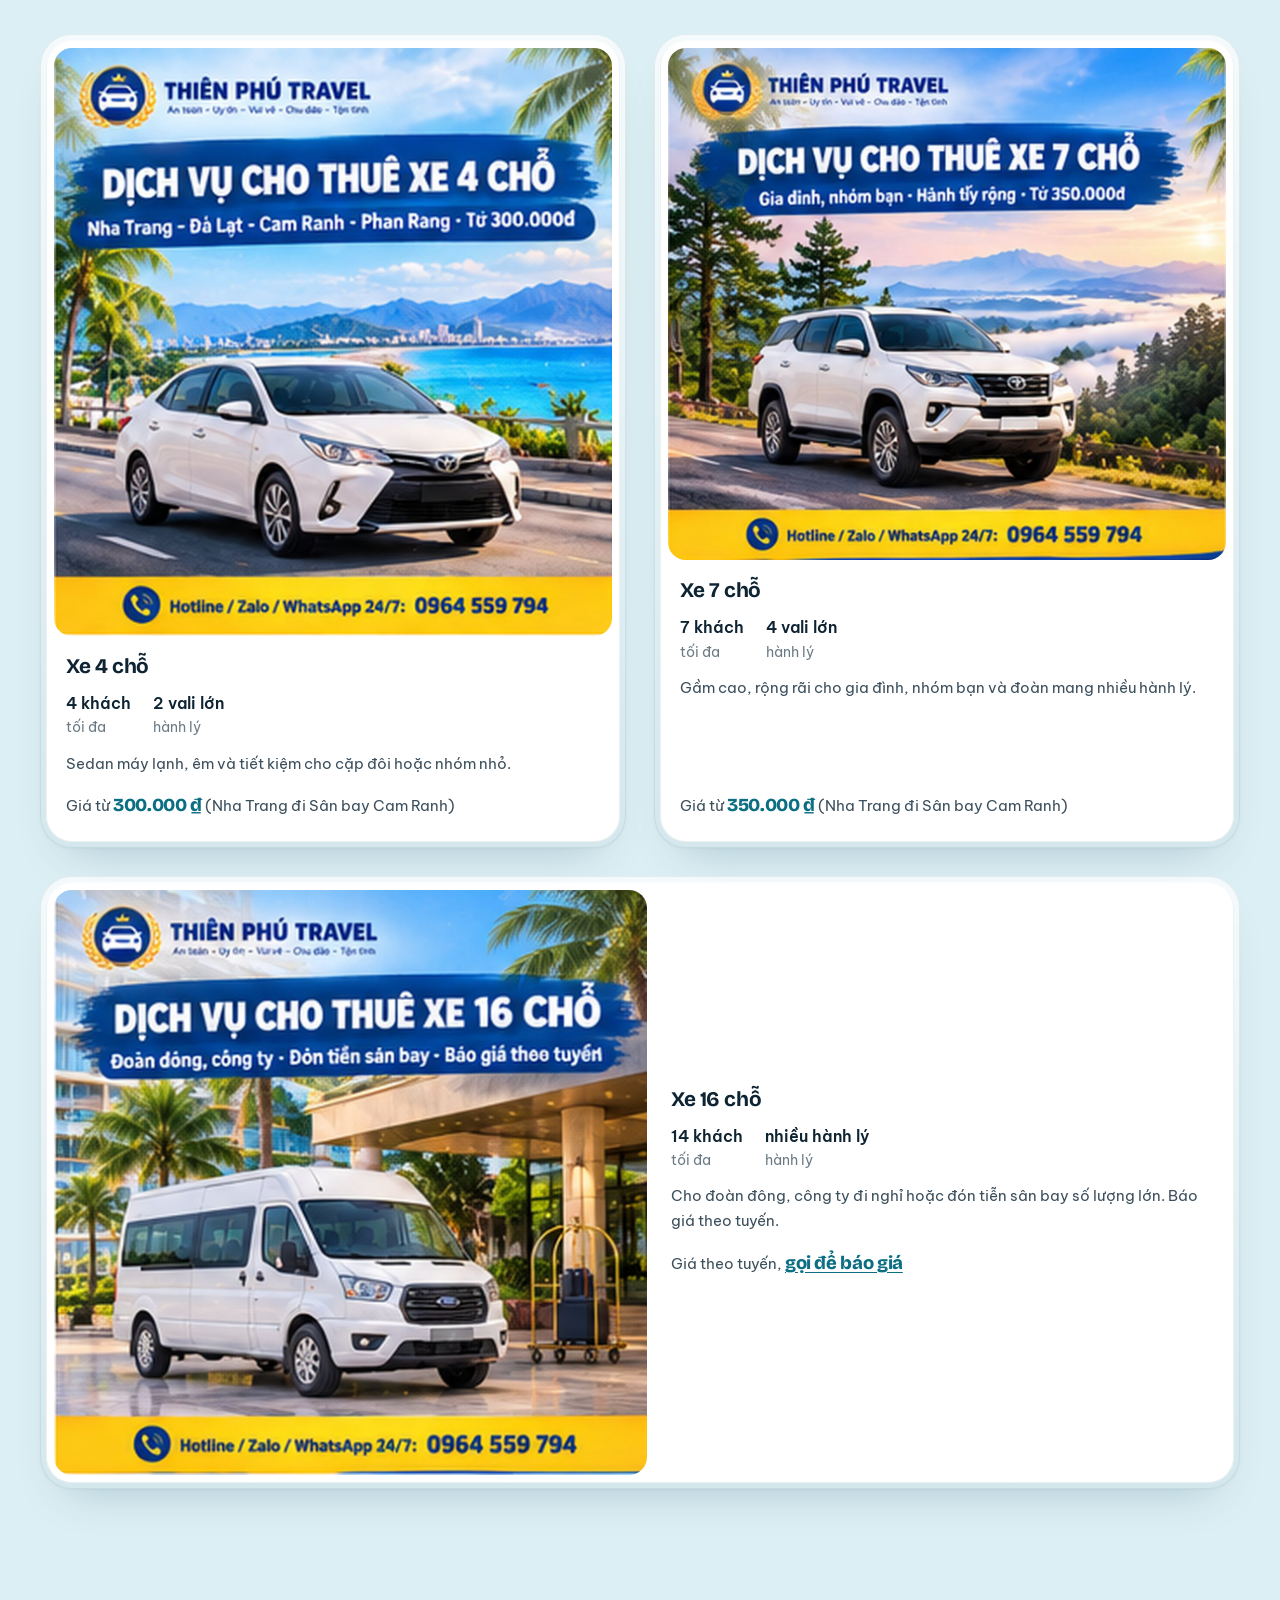
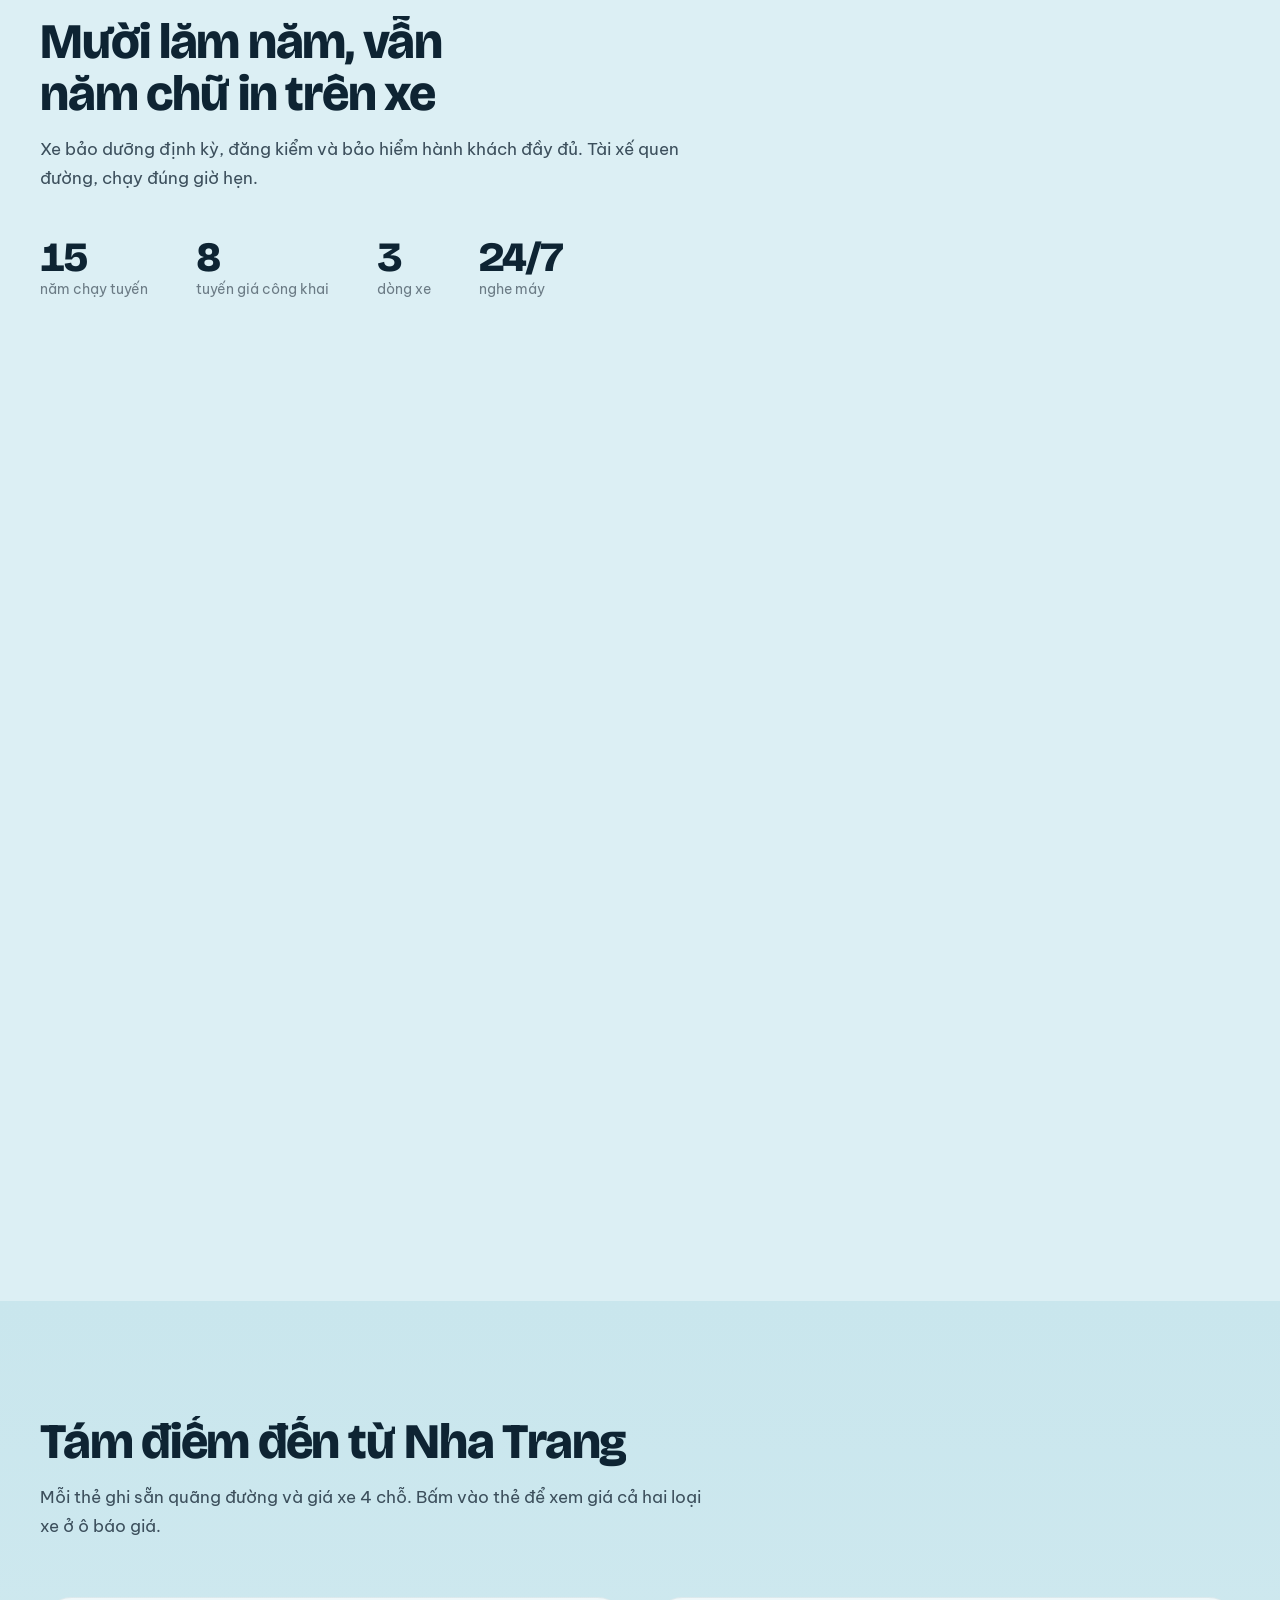
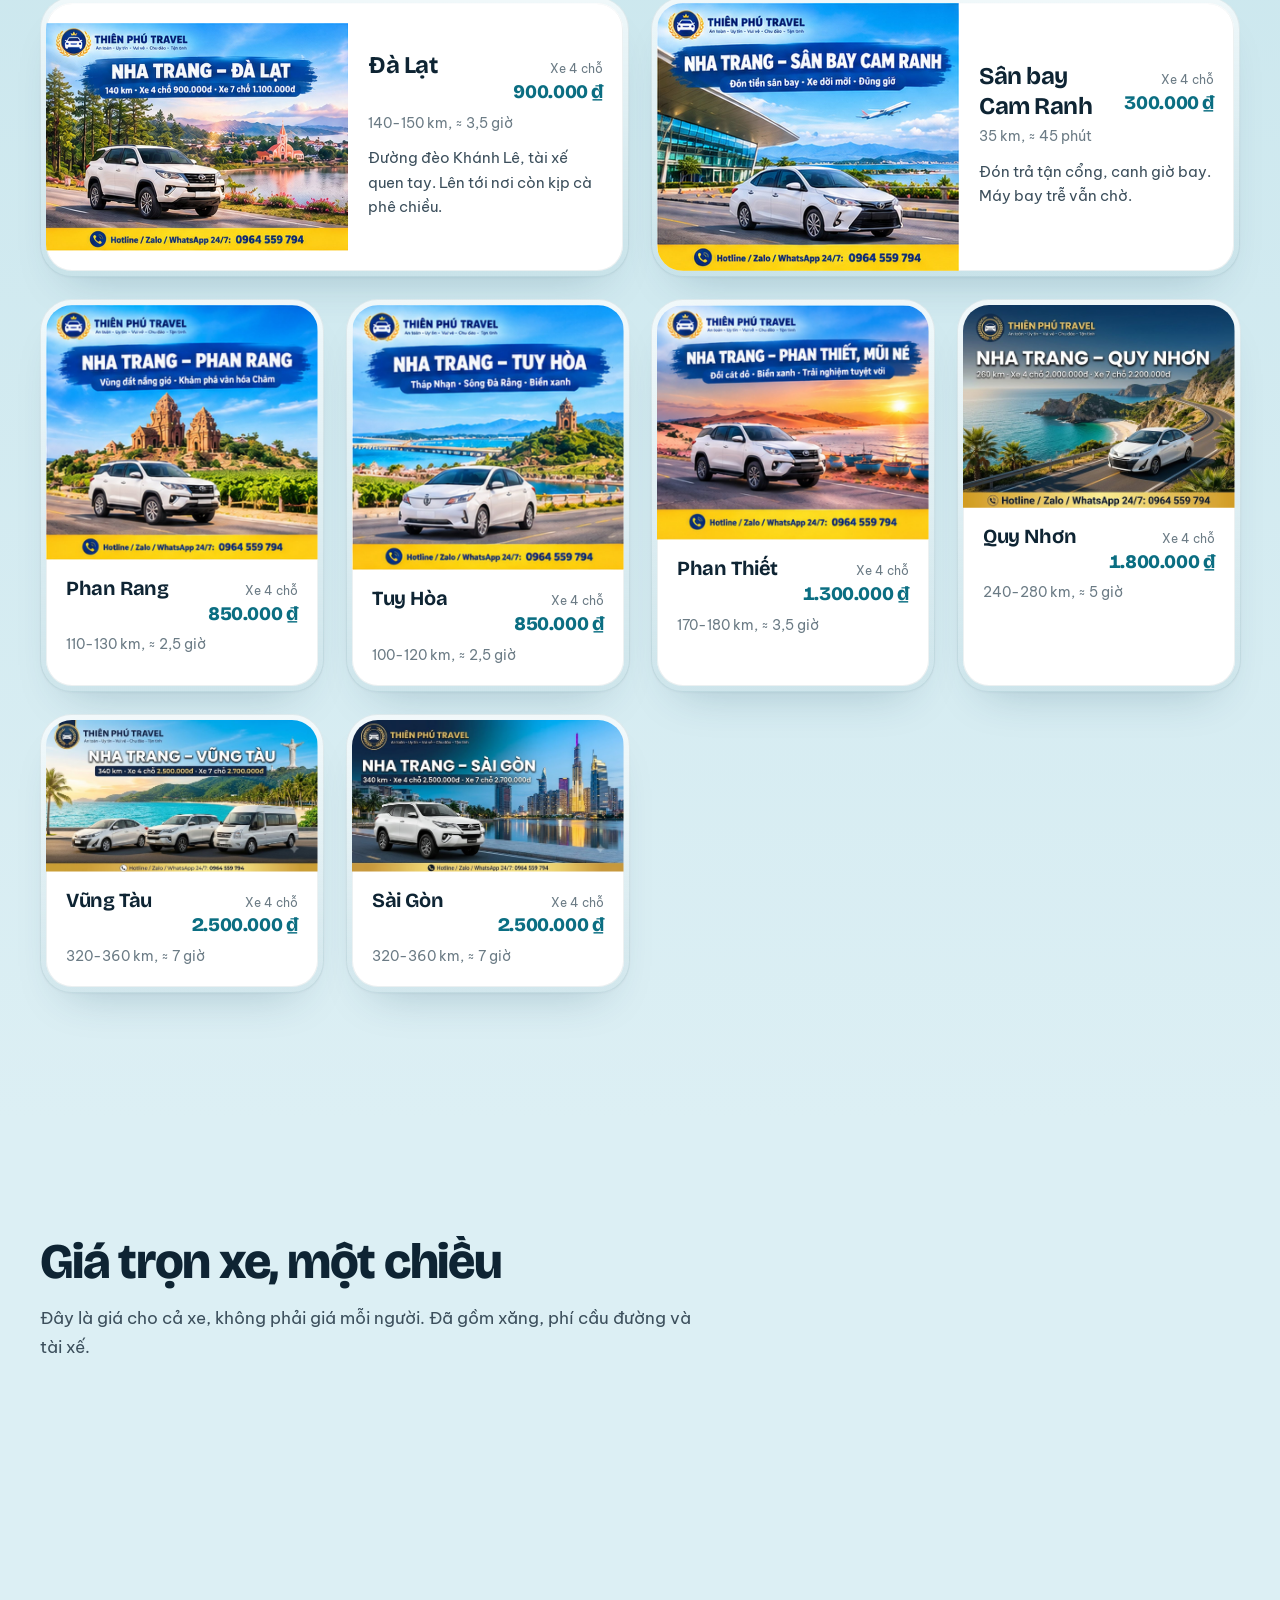
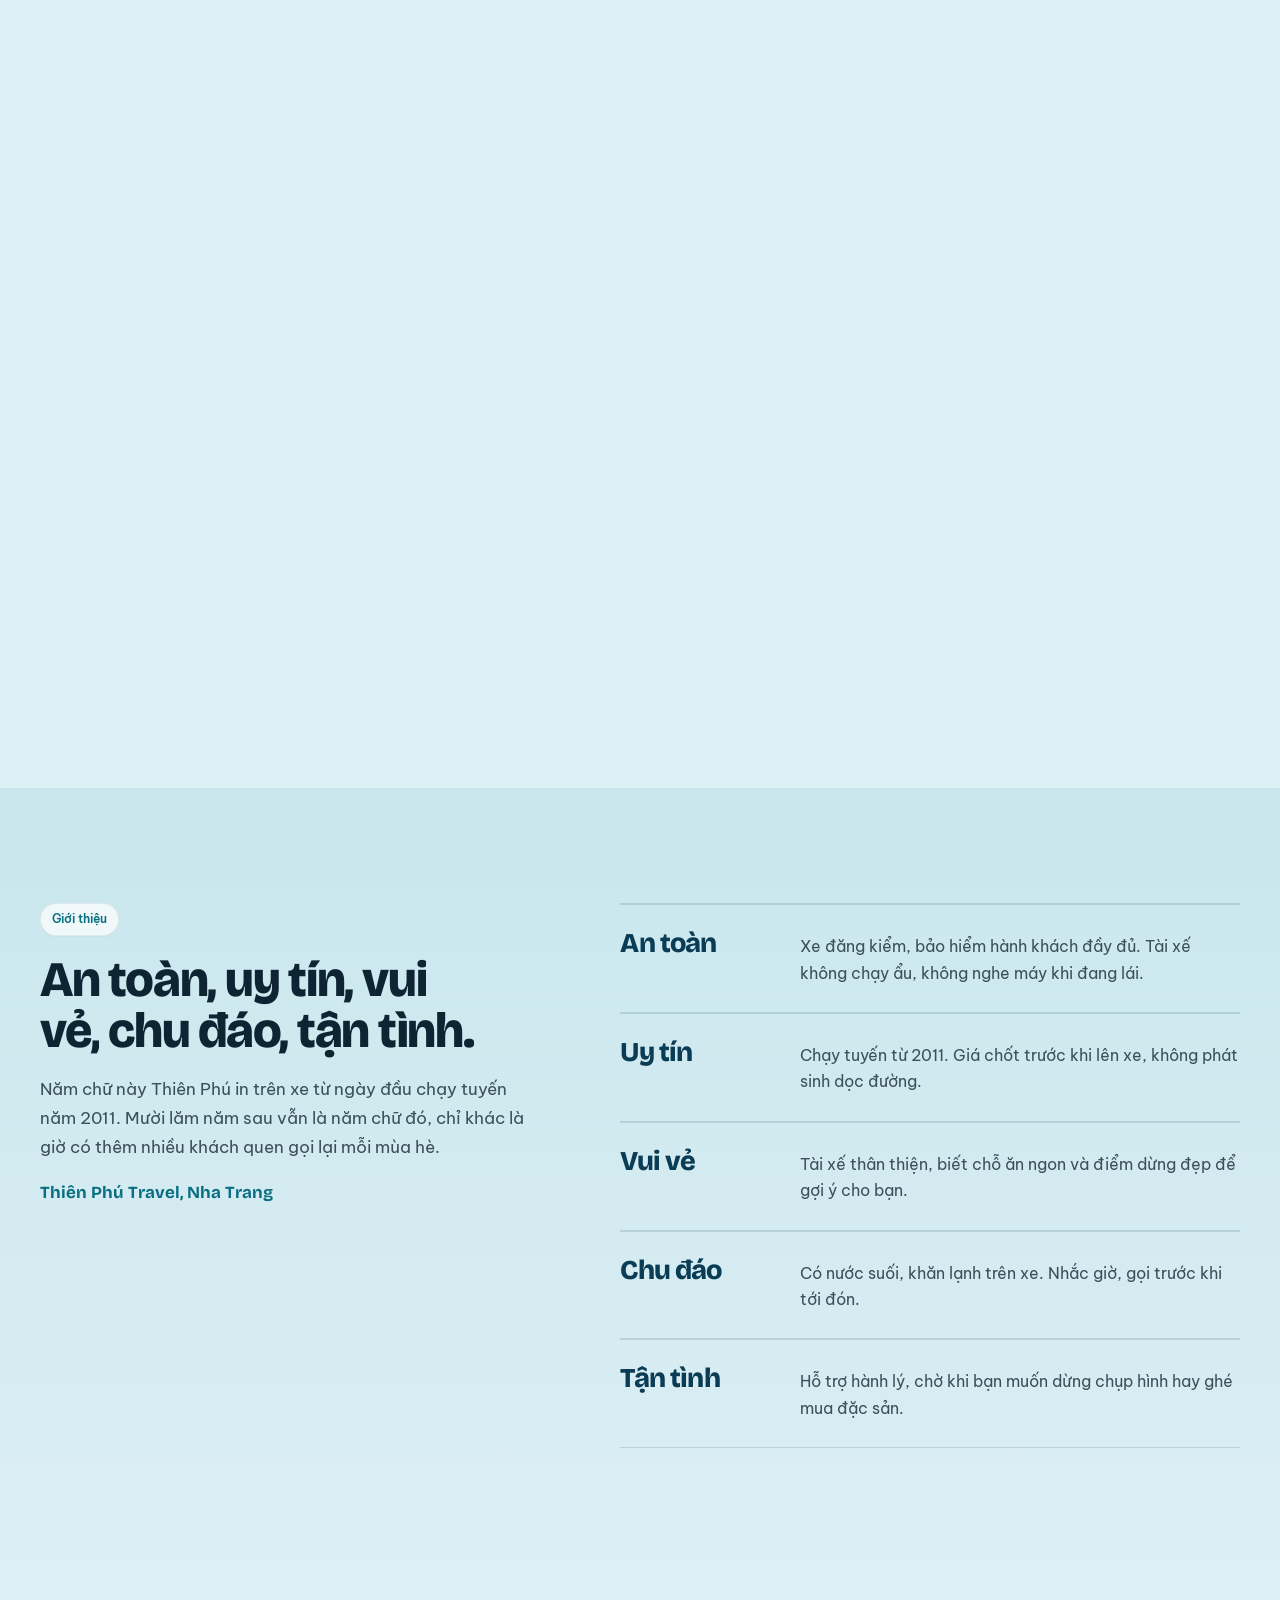
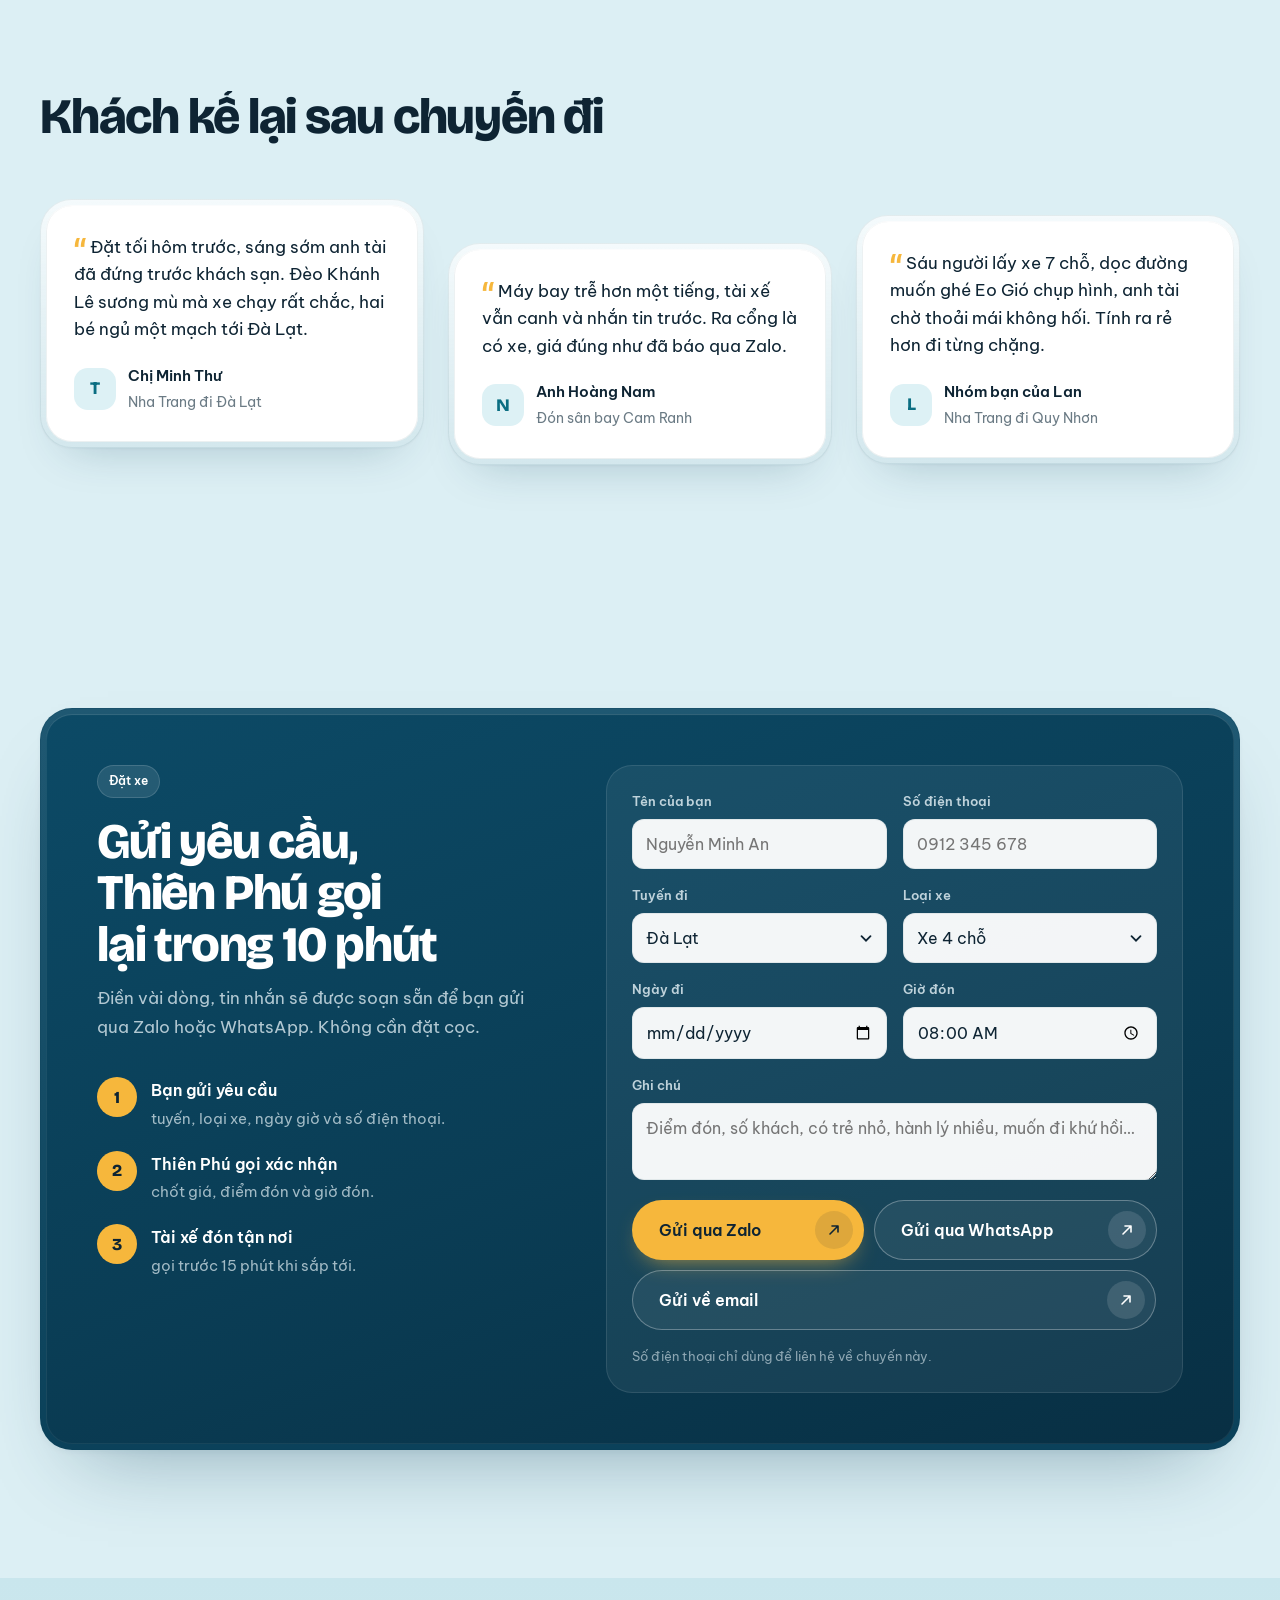
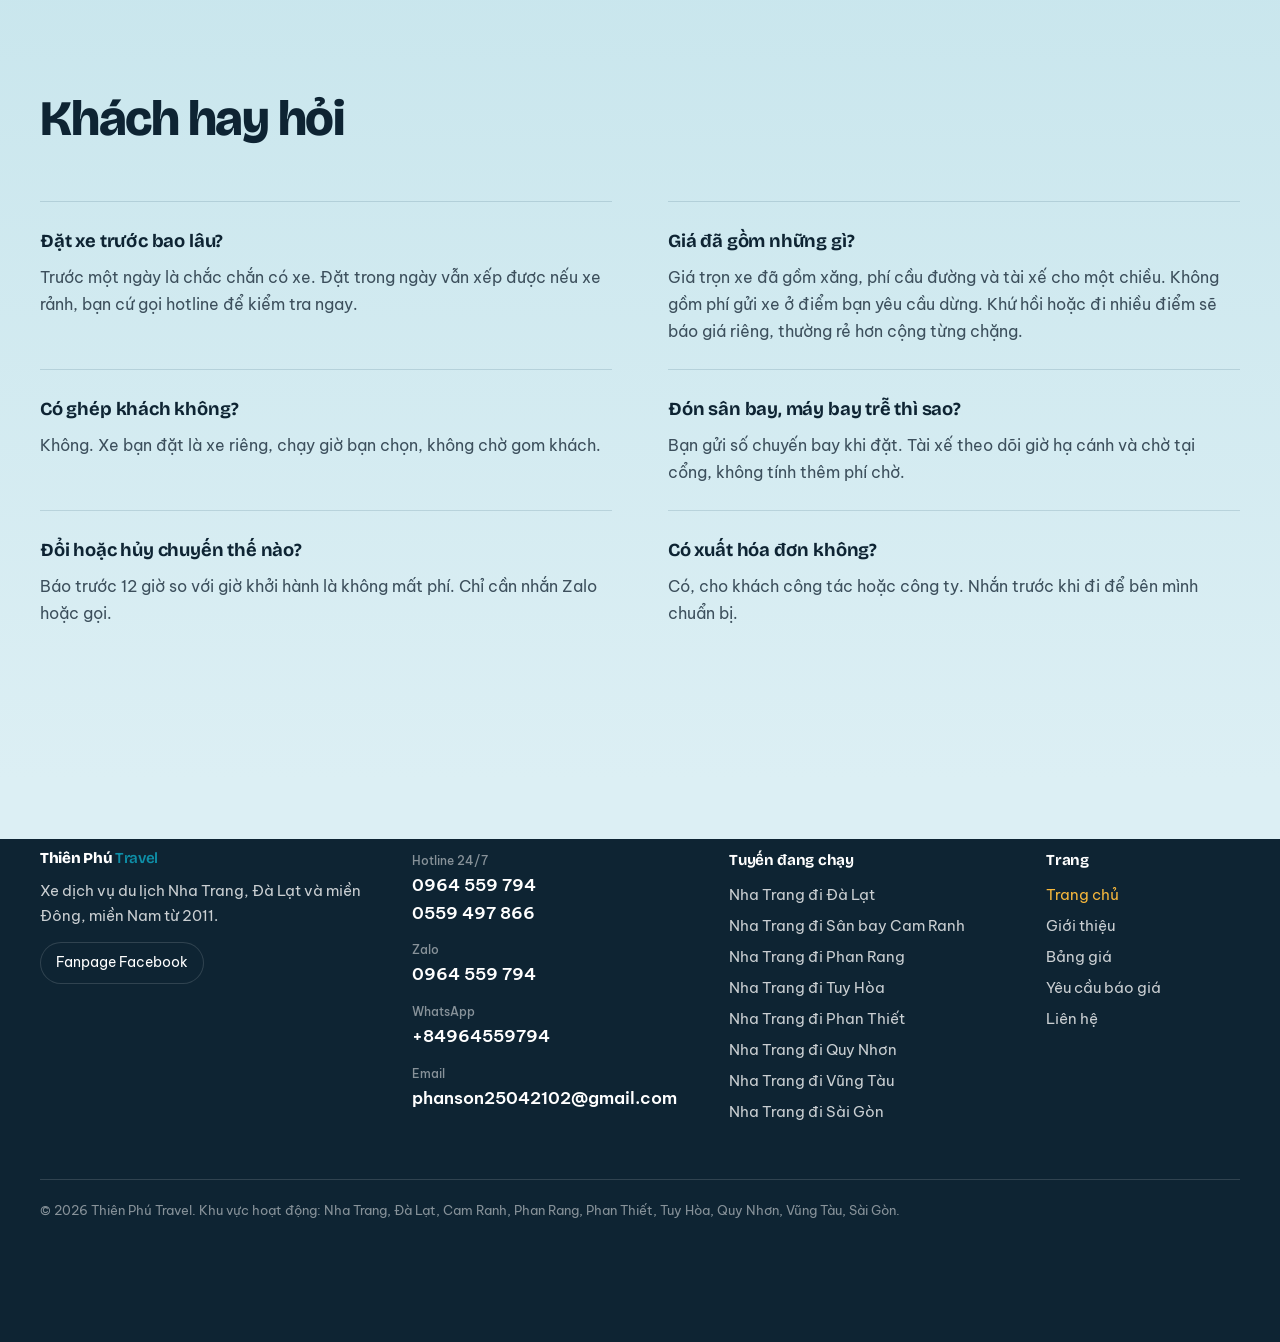
==== commit cb730779: "feat: thẻ meta xác minh tên miền Facebook Co-Authored-By: Claude Fable 5.1 <noreply@anthropic.com>" ====
--- a/index.html
+++ b/index.html
@@ -12,6 +12,7 @@
 <meta property="og:image" content="img/hero.jpg">
 <meta property="og:locale" content="vi_VN">
 <link rel="canonical" href="https://phucphucar.com/">
+<meta name="facebook-domain-verification" content="80flu518w3gnijym9yvctttt11ngsz">
 <meta property="og:url" content="https://phucphucar.com/">
 <link rel="icon" href="data:image/svg+xml,%3Csvg xmlns='http://www.w3.org/2000/svg' viewBox='0 0 40 40'%3E%3Crect width='40' height='40' rx='10' fill='%230A3D55'/%3E%3Cpath d='M8 23c4-9 9-13 18-13 3 0 6 1 7 2-2 5-7 9-13 9H8z' fill='%2362C3D6'/%3E%3Cpath d='M8 23h22c0 4-2 6-6 6H14c-4 0-6-2-6-6z' fill='%23F6B73C'/%3E%3C/svg%3E">
 <link rel="preconnect" href="https://fonts.googleapis.com">
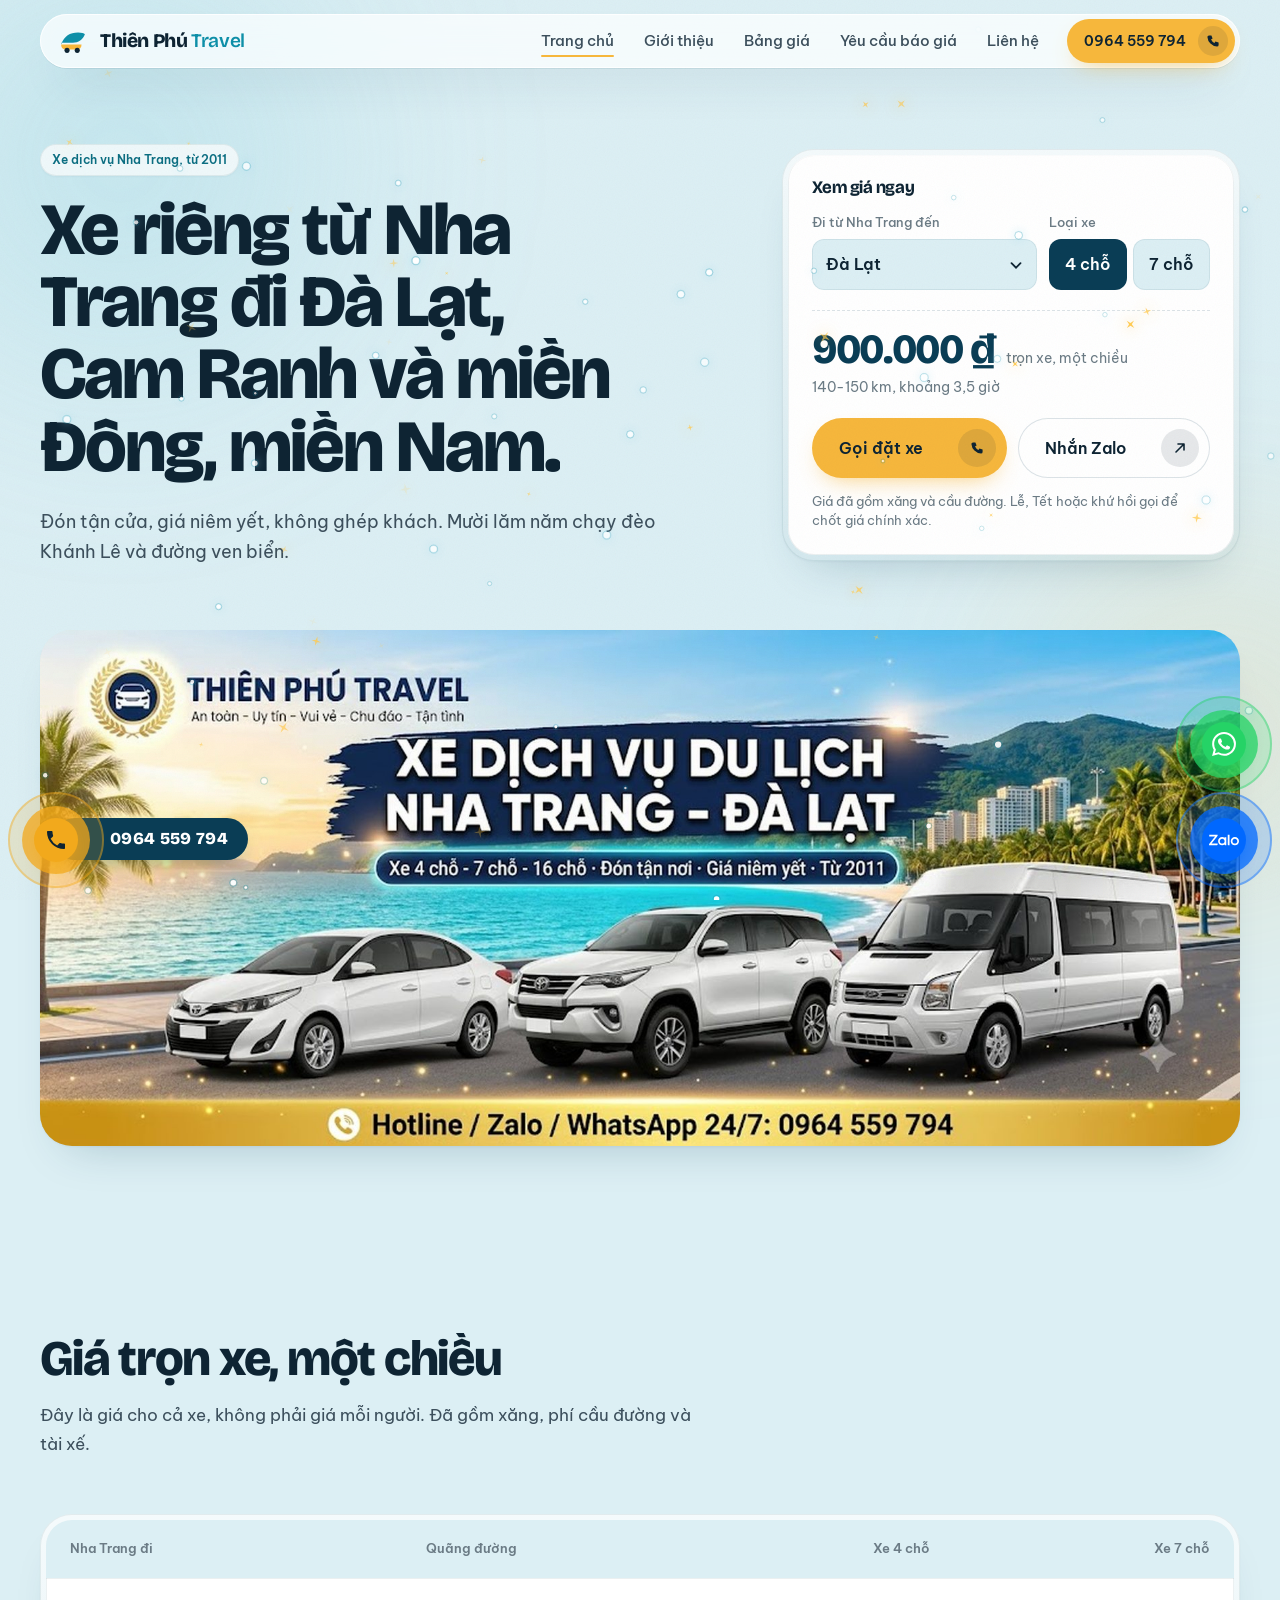
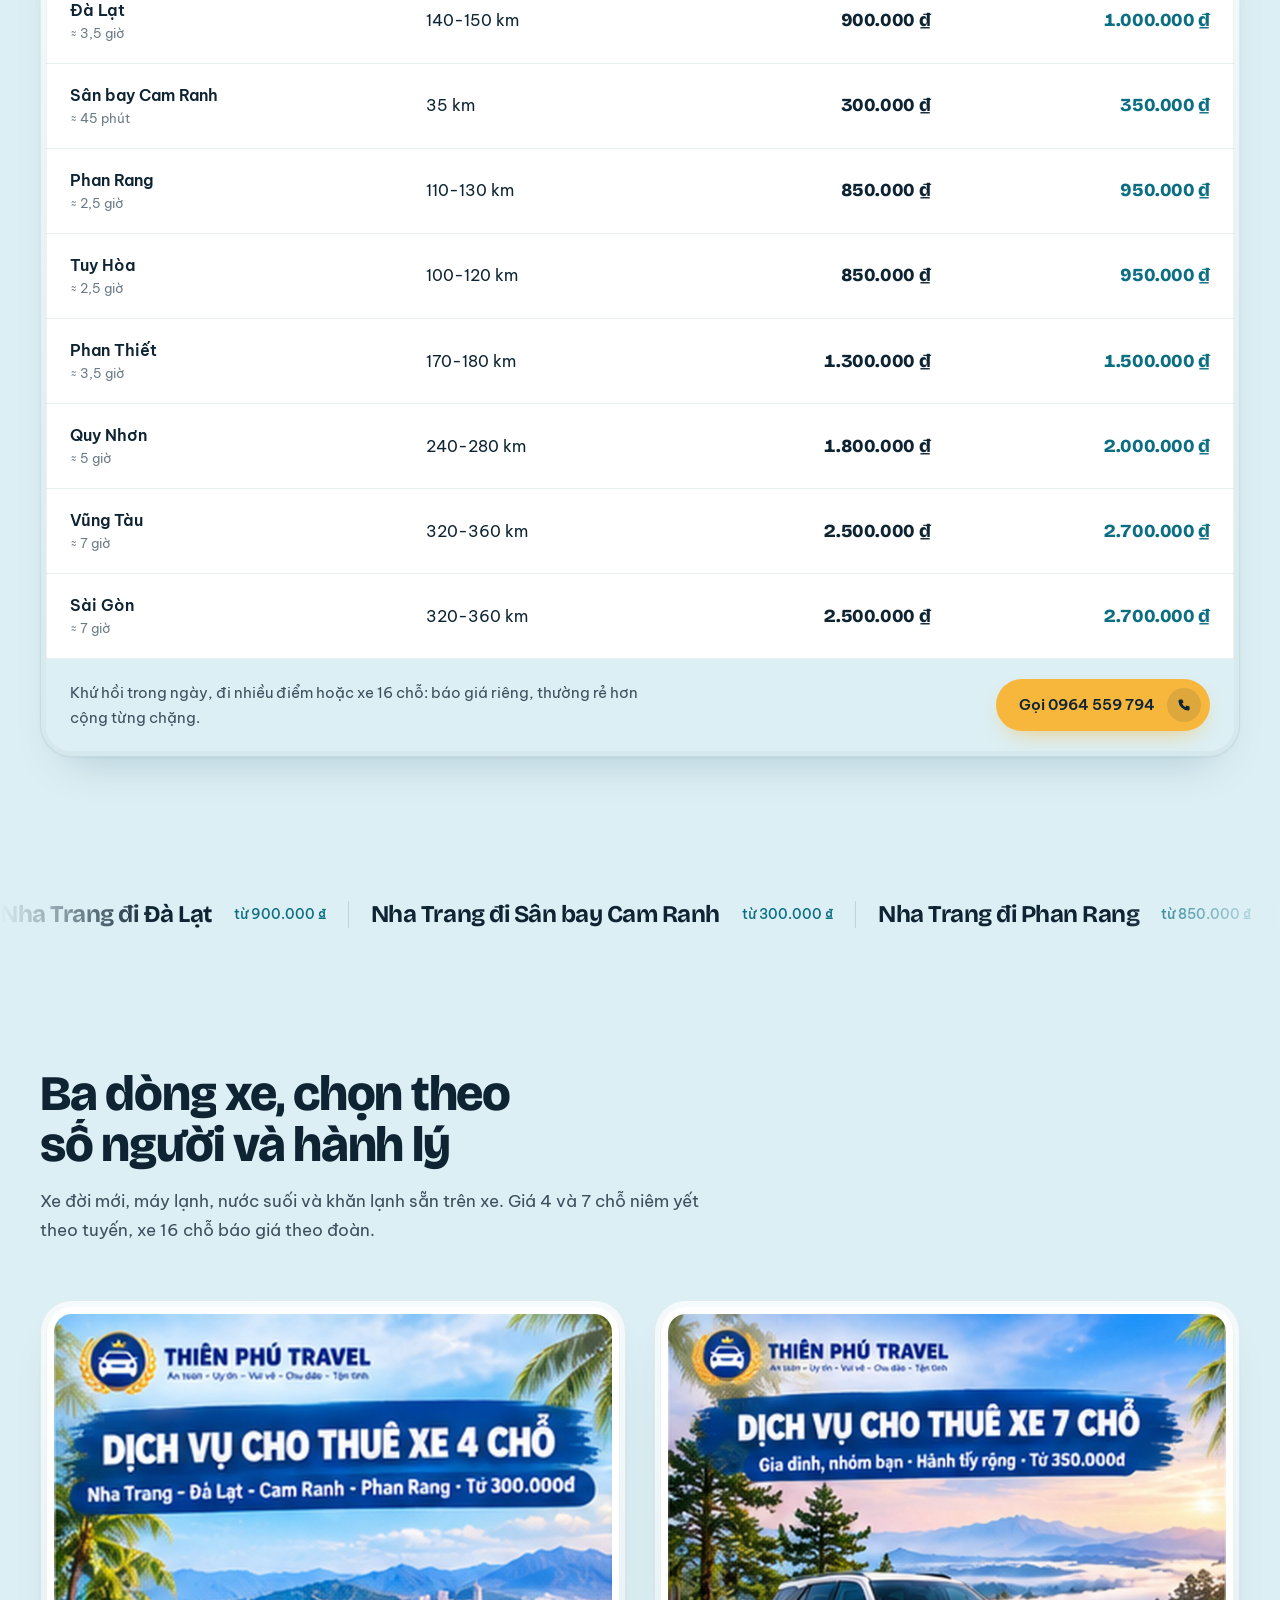
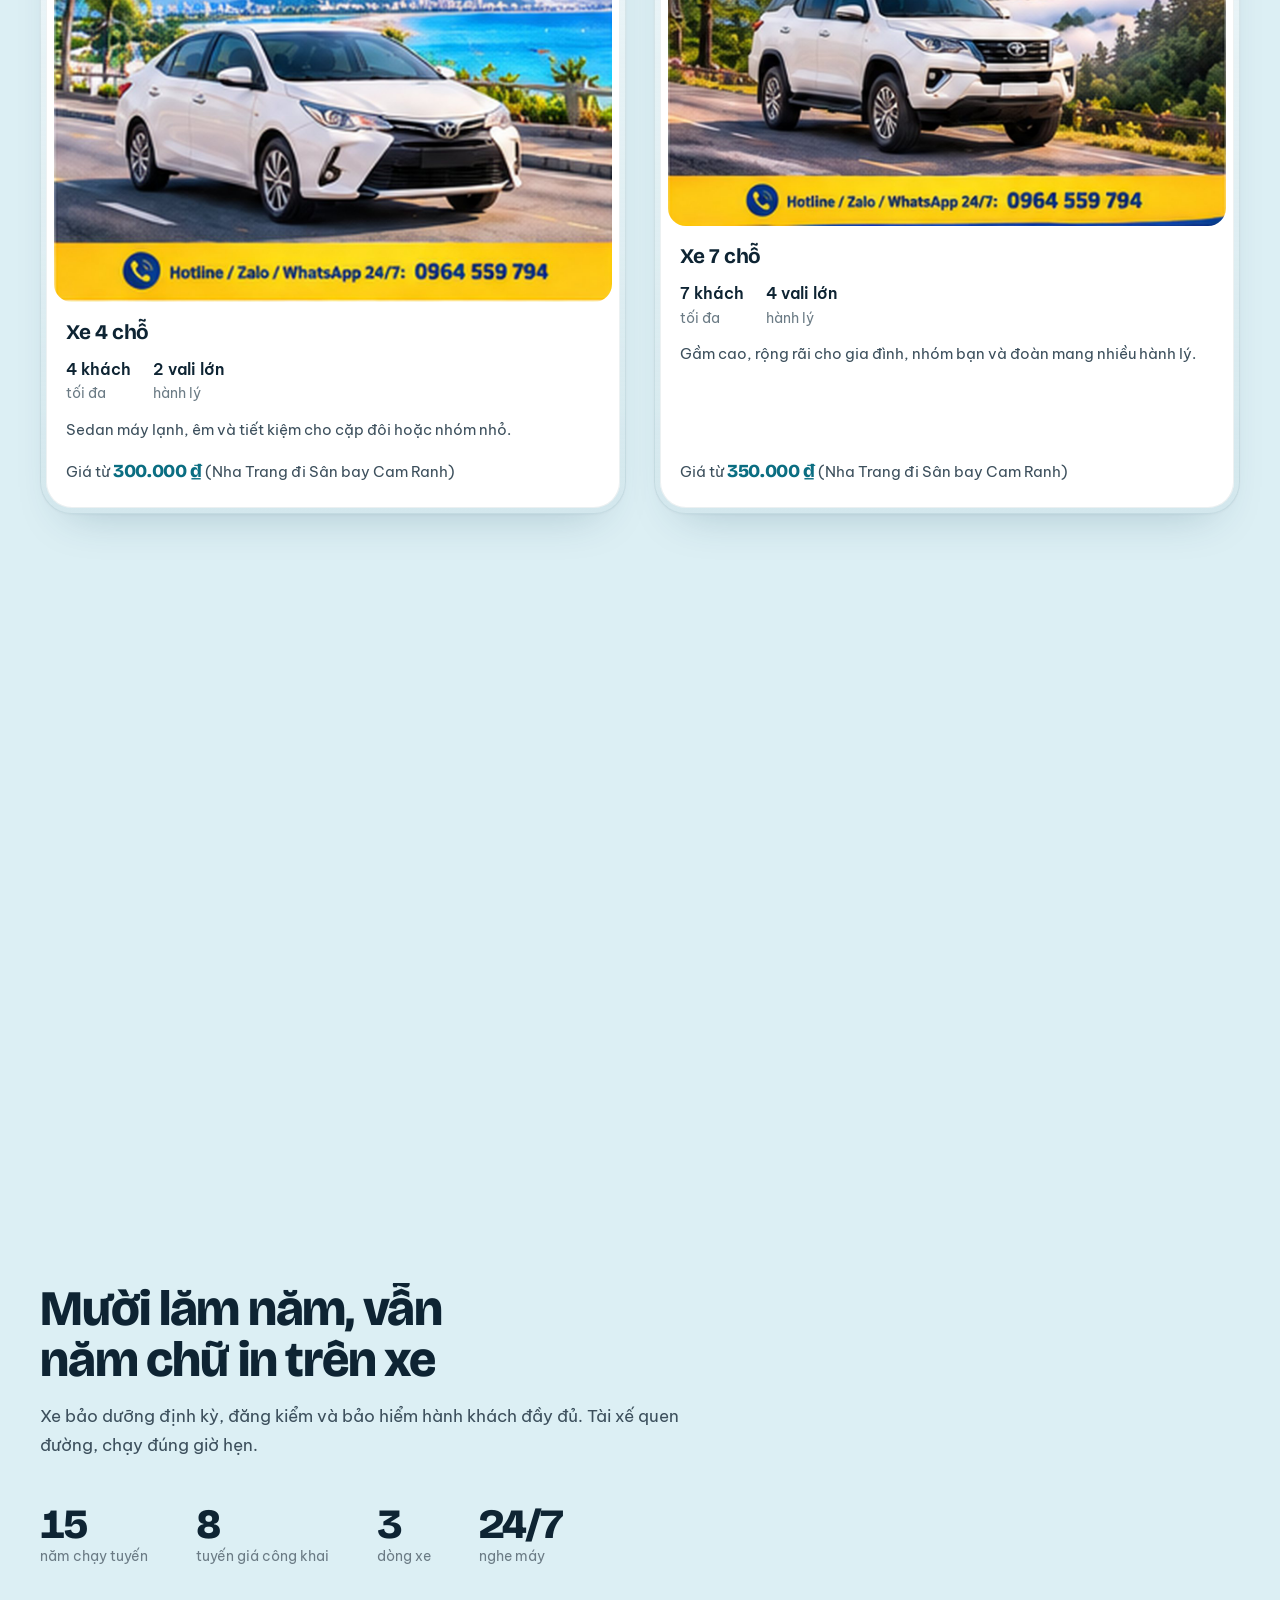
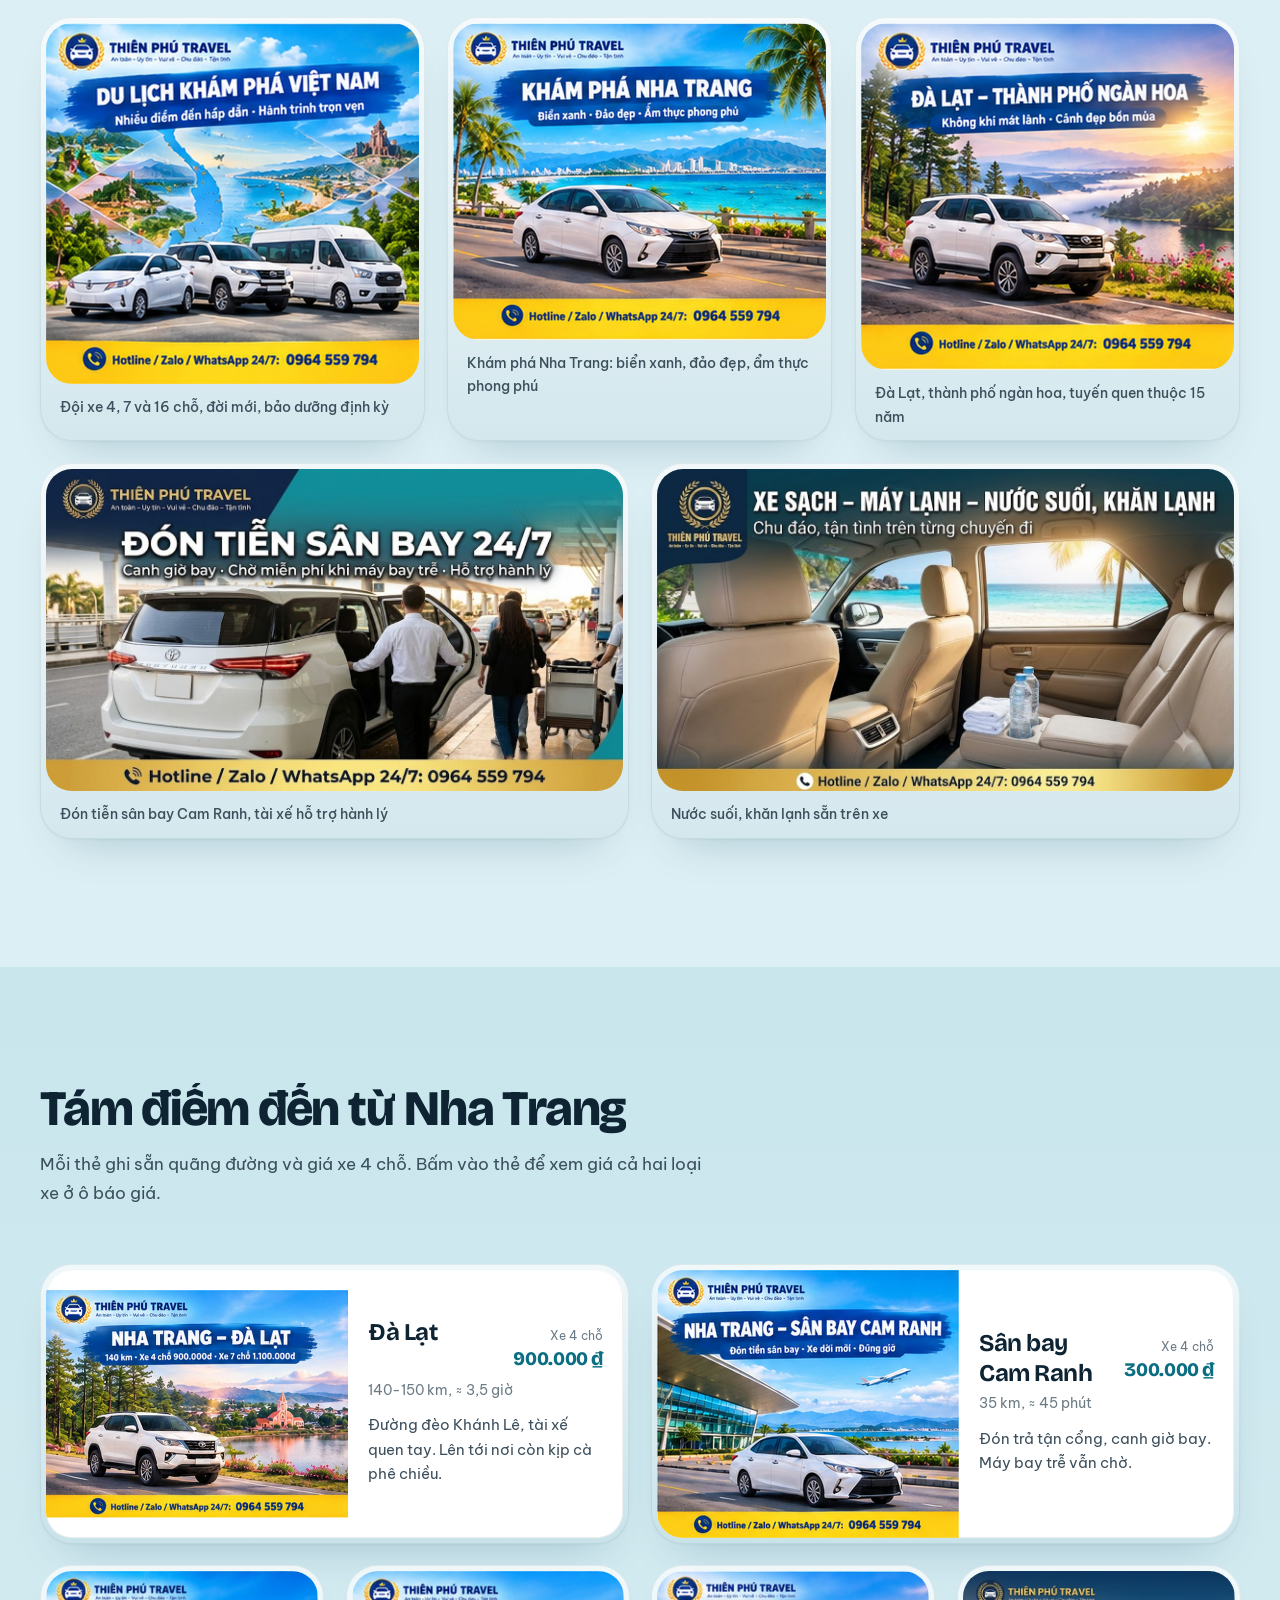
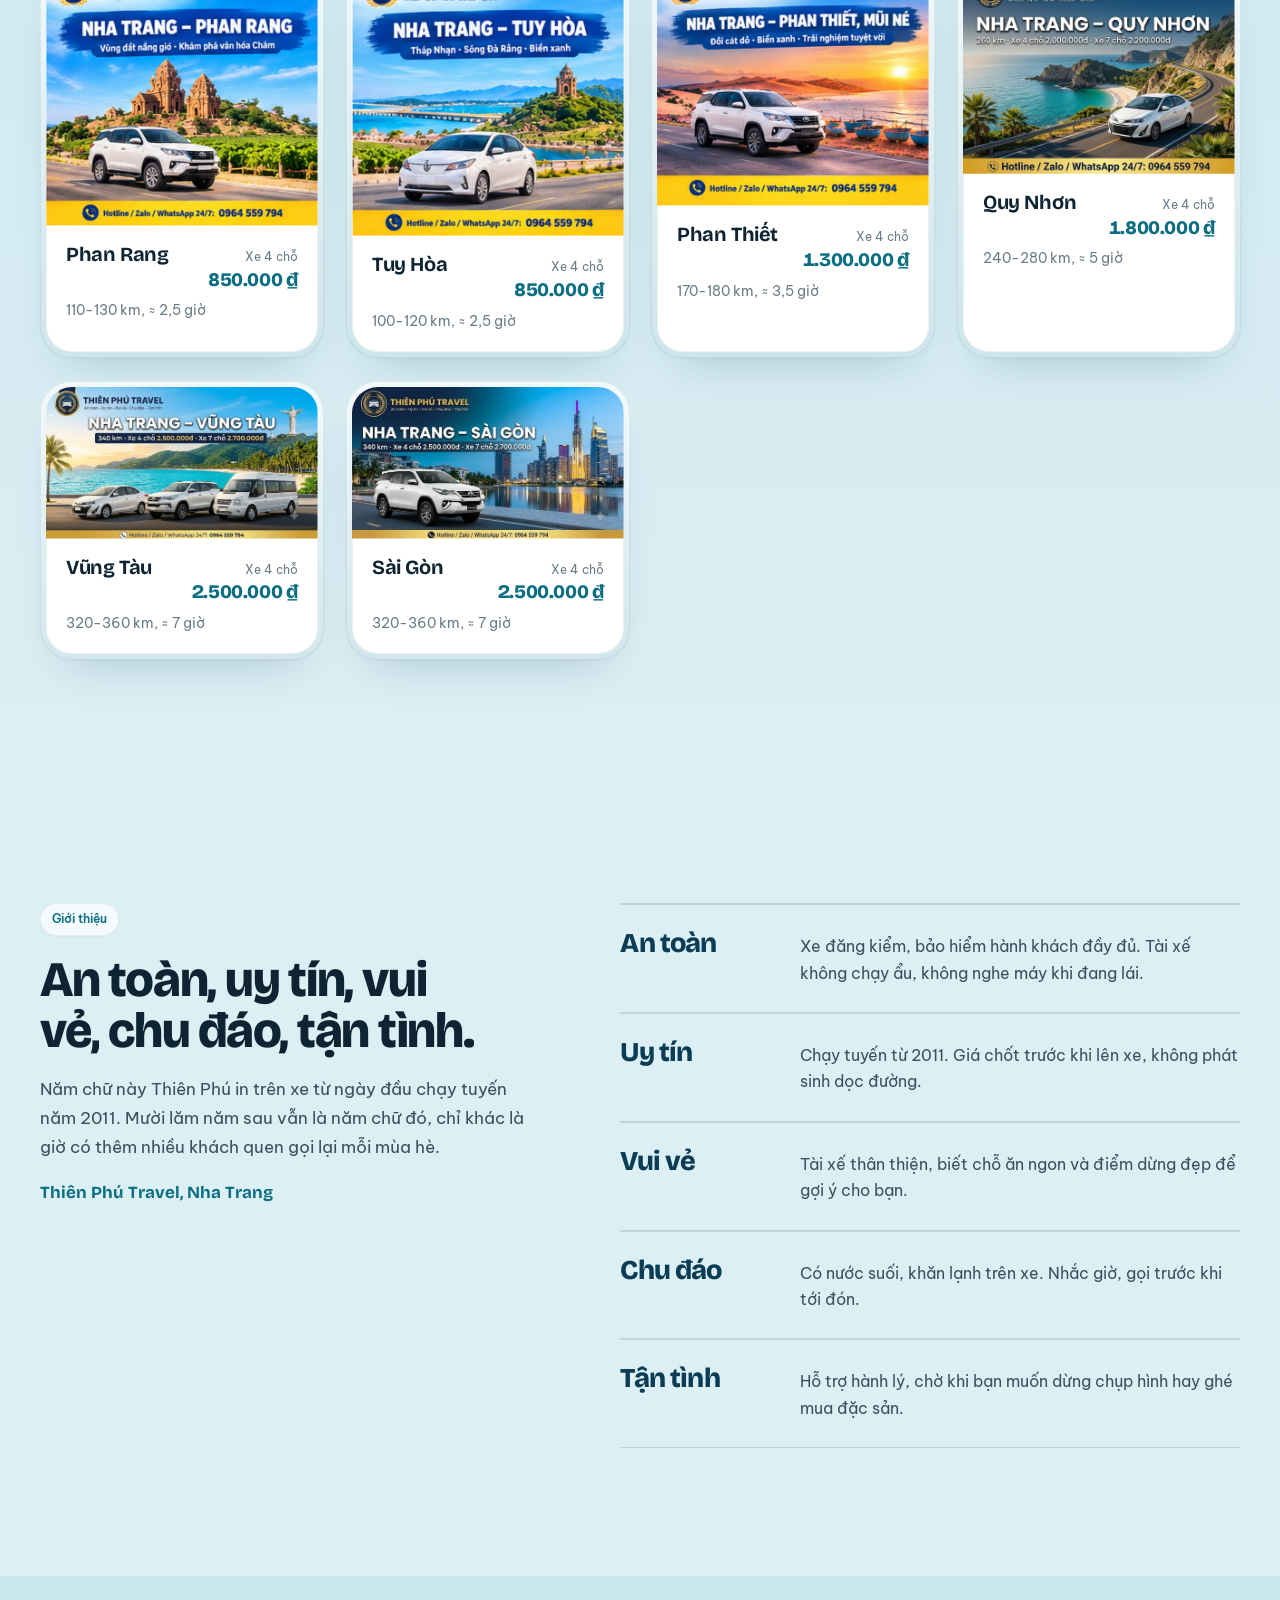
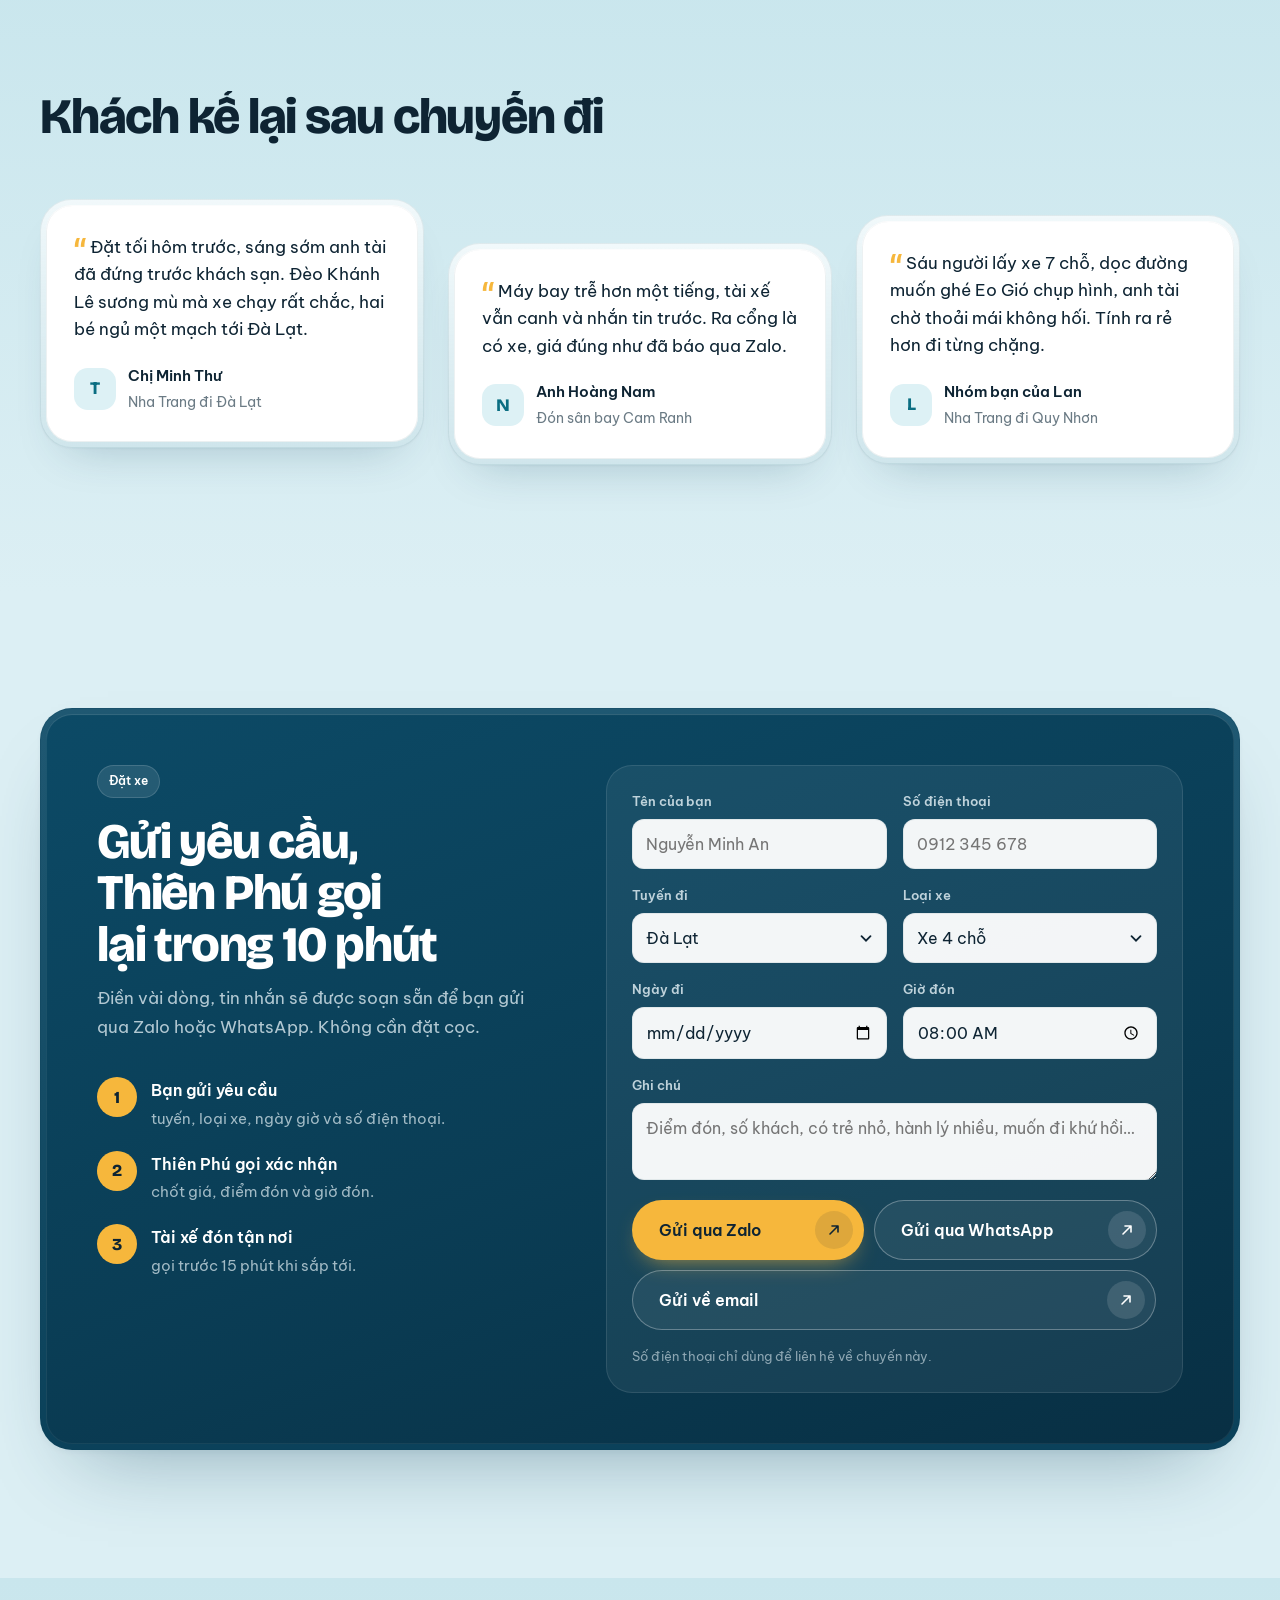
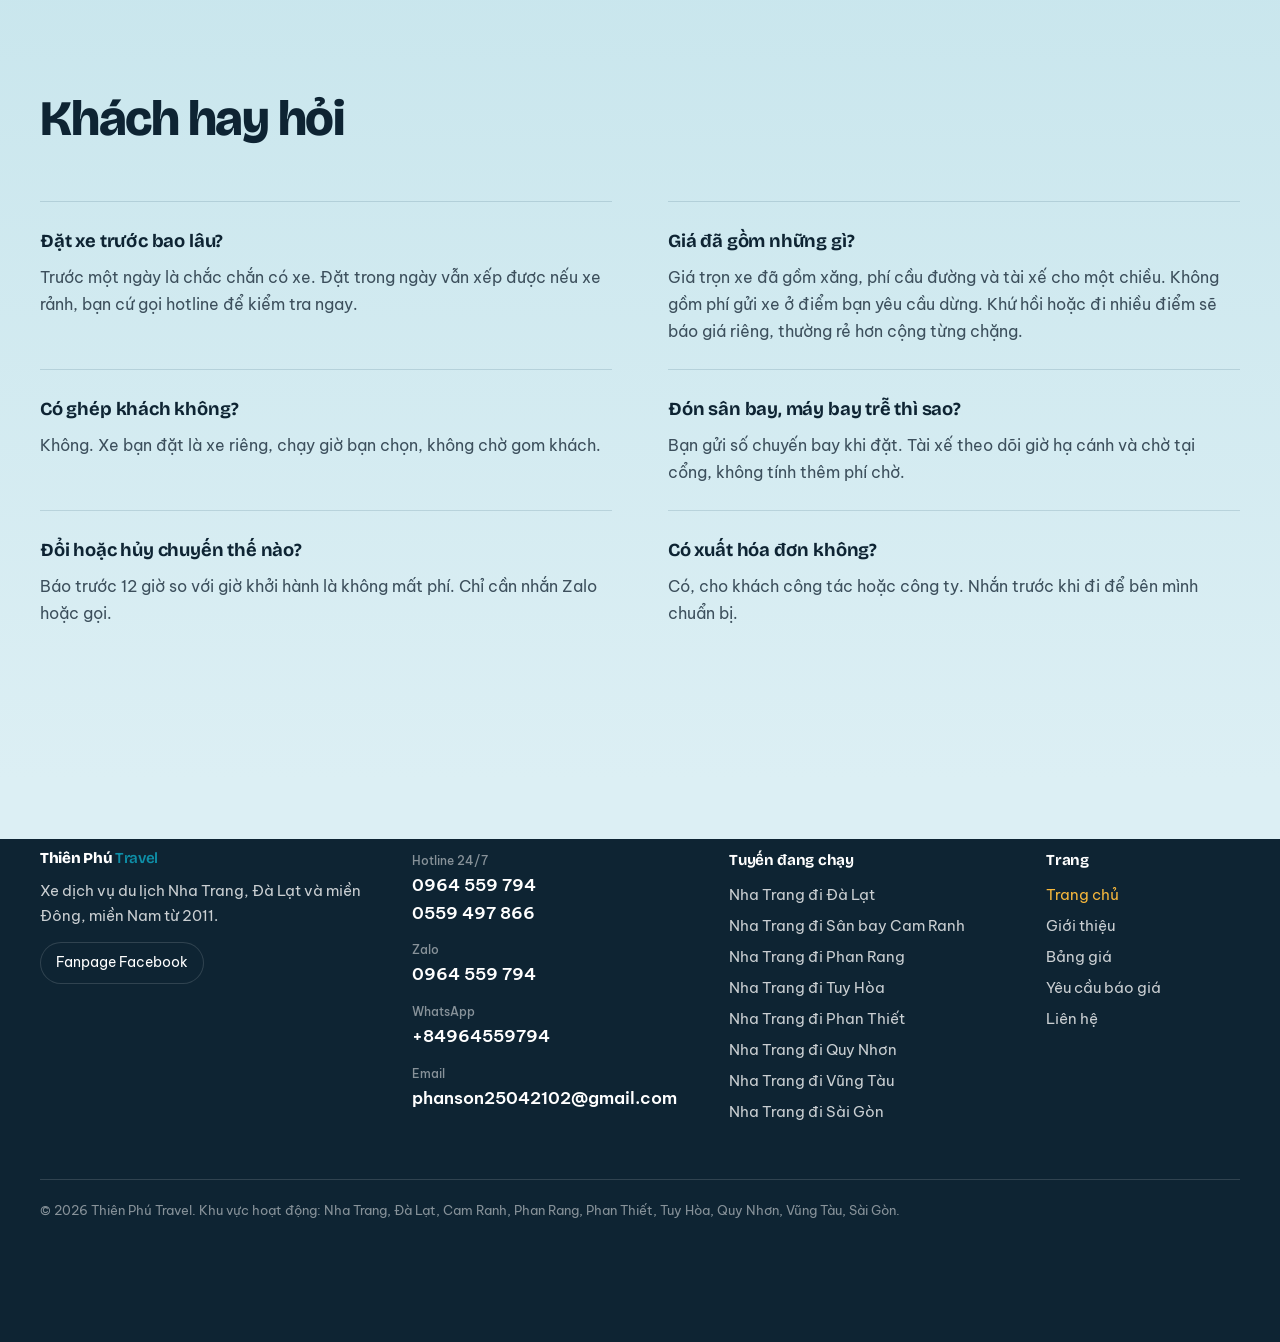
==== commit f8d7bfff: "feat: kéo bảng giá lên ngay dưới phần đặt xe trên trang chủ Khách phản hồi quảng cáo có click nhưng " ====
--- a/index.html
+++ b/index.html
@@ -72,50 +72,6 @@
   </div>
 </section>
 
-<!-- ============ DẢI TUYẾN CHẠY ============ -->
-<div class="marquee" aria-hidden="true">
-  <div class="marquee__track" id="marqueeTrack"></div>
-</div>
-
-<!-- ============ DÒNG XE ============ -->
-<section class="sec" id="dong-xe" aria-labelledby="carTitle">
-  <div class="wrap">
-    <div class="sec__head rv">
-      <h2 id="carTitle" data-split-scroll>Ba dòng xe, chọn theo số người và hành lý</h2>
-      <p>Xe đời mới, máy lạnh, nước suối và khăn lạnh sẵn trên xe. Giá 4 và 7 chỗ niêm yết theo tuyến, xe 16 chỗ báo giá theo đoàn.</p>
-    </div>
-    <div class="cars" id="carGrid"></div>
-  </div>
-</section>
-
-<!-- ============ HÌNH ẢNH ============ -->
-<section class="sec sec--tight" id="hinh-anh" aria-labelledby="galTitle">
-  <div class="wrap">
-    <div class="sec__head rv">
-      <h2 id="galTitle" data-split-scroll>Mười lăm năm, vẫn năm chữ in trên xe</h2>
-      <p>Xe bảo dưỡng định kỳ, đăng kiểm và bảo hiểm hành khách đầy đủ. Tài xế quen đường, chạy đúng giờ hẹn.</p>
-    </div>
-    <ul class="facts rv">
-      <li><b data-count="15">0</b><span>năm chạy tuyến</span></li>
-      <li><b data-count="8">0</b><span>tuyến giá công khai</span></li>
-      <li><b data-count="3">0</b><span>dòng xe</span></li>
-      <li><b>24/7</b><span>nghe máy</span></li>
-    </ul>
-    <div class="shots" id="galleryGrid"></div>
-  </div>
-</section>
-
-<!-- ============ ĐIỂM ĐẾN ============ -->
-<section class="sec sec--tint" id="diem-den" aria-labelledby="destTitle">
-  <div class="wrap">
-    <div class="sec__head rv">
-      <h2 id="destTitle" data-split-scroll>Tám điểm đến từ Nha Trang</h2>
-      <p>Mỗi thẻ ghi sẵn quãng đường và giá xe 4 chỗ. Bấm vào thẻ để xem giá cả hai loại xe ở ô báo giá.</p>
-    </div>
-    <div class="dests" id="destGrid"></div>
-  </div>
-</section>
-
 <!-- ============ BẢNG GIÁ ============ -->
 <section class="sec" id="bang-gia" aria-labelledby="priceTitle">
   <div class="wrap">
@@ -139,8 +95,52 @@
   </div>
 </section>
 
+<!-- ============ DẢI TUYẾN CHẠY ============ -->
+<div class="marquee" aria-hidden="true">
+  <div class="marquee__track" id="marqueeTrack"></div>
+</div>
+
+<!-- ============ DÒNG XE ============ -->
+<section class="sec" id="dong-xe" aria-labelledby="carTitle">
+  <div class="wrap">
+    <div class="sec__head rv">
+      <h2 id="carTitle" data-split-scroll>Ba dòng xe, chọn theo số người và hành lý</h2>
+      <p>Xe đời mới, máy lạnh, nước suối và khăn lạnh sẵn trên xe. Giá 4 và 7 chỗ niêm yết theo tuyến, xe 16 chỗ báo giá theo đoàn.</p>
+    </div>
+    <div class="cars" id="carGrid"></div>
+  </div>
+</section>
+
+<!-- ============ HÌNH ẢNH ============ -->
+<section class="sec sec--tight" id="hinh-anh" aria-labelledby="galTitle">
+  <div class="wrap">
+    <div class="sec__head rv">
+      <h2 id="galTitle" data-split-scroll>Mười lăm năm, vẫn năm chữ in trên xe</h2>
+      <p>Xe bảo dưỡng định kỳ, đăng kiểm và bảo hiểm hành khách đầy đủ. Tài xế quen đường, chạy đúng giờ hẹn.</p>
+    </div>
+    <ul class="facts rv">
+      <li><b data-count="15">0</b><span>năm chạy tuyến</span></li>
+      <li><b data-count="8">0</b><span>tuyến giá công khai</span></li>
+      <li><b data-count="3">0</b><span>dòng xe</span></li>
+      <li><b>24/7</b><span>nghe máy</span></li>
+    </ul>
+    <div class="shots" id="galleryGrid"></div>
+  </div>
+</section>
+
+<!-- ============ ĐIỂM ĐẾN ============ -->
+<section class="sec sec--tint" id="diem-den" aria-labelledby="destTitle">
+  <div class="wrap">
+    <div class="sec__head rv">
+      <h2 id="destTitle" data-split-scroll>Tám điểm đến từ Nha Trang</h2>
+      <p>Mỗi thẻ ghi sẵn quãng đường và giá xe 4 chỗ. Bấm vào thẻ để xem giá cả hai loại xe ở ô báo giá.</p>
+    </div>
+    <div class="dests" id="destGrid"></div>
+  </div>
+</section>
+
 <!-- ============ GIỚI THIỆU ============ -->
-<section class="sec sec--tint" id="gioi-thieu" aria-labelledby="aboutTitle">
+<section class="sec" id="gioi-thieu" aria-labelledby="aboutTitle">
   <div class="wrap about">
     <div class="about__copy rv">
       <p class="tag">Giới thiệu</p>
@@ -153,7 +153,7 @@
 </section>
 
 <!-- ============ KHÁCH NÓI GÌ ============ -->
-<section class="sec" id="khach-noi" aria-labelledby="quoteSecTitle">
+<section class="sec sec--tint" id="khach-noi" aria-labelledby="quoteSecTitle">
   <div class="wrap">
     <div class="sec__head rv">
       <h2 id="quoteSecTitle" data-split-scroll>Khách kể lại sau chuyến đi</h2>
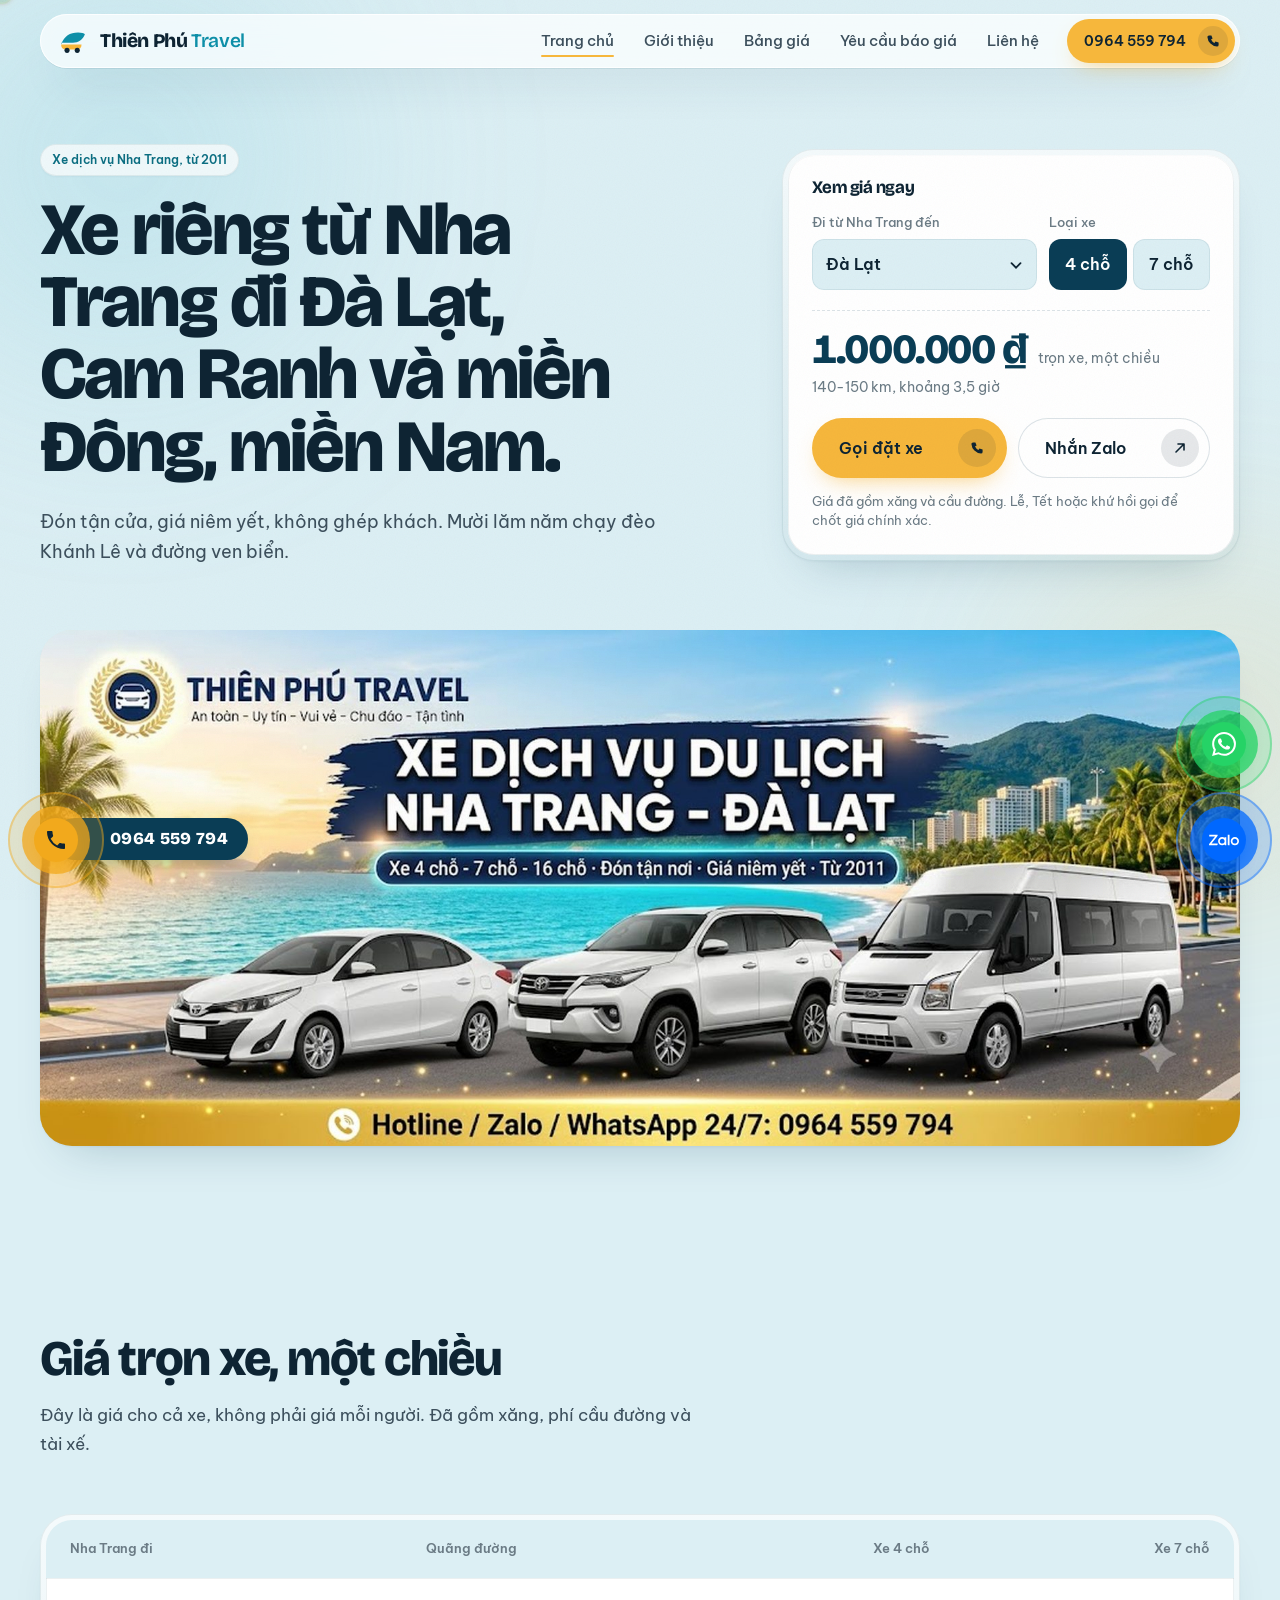
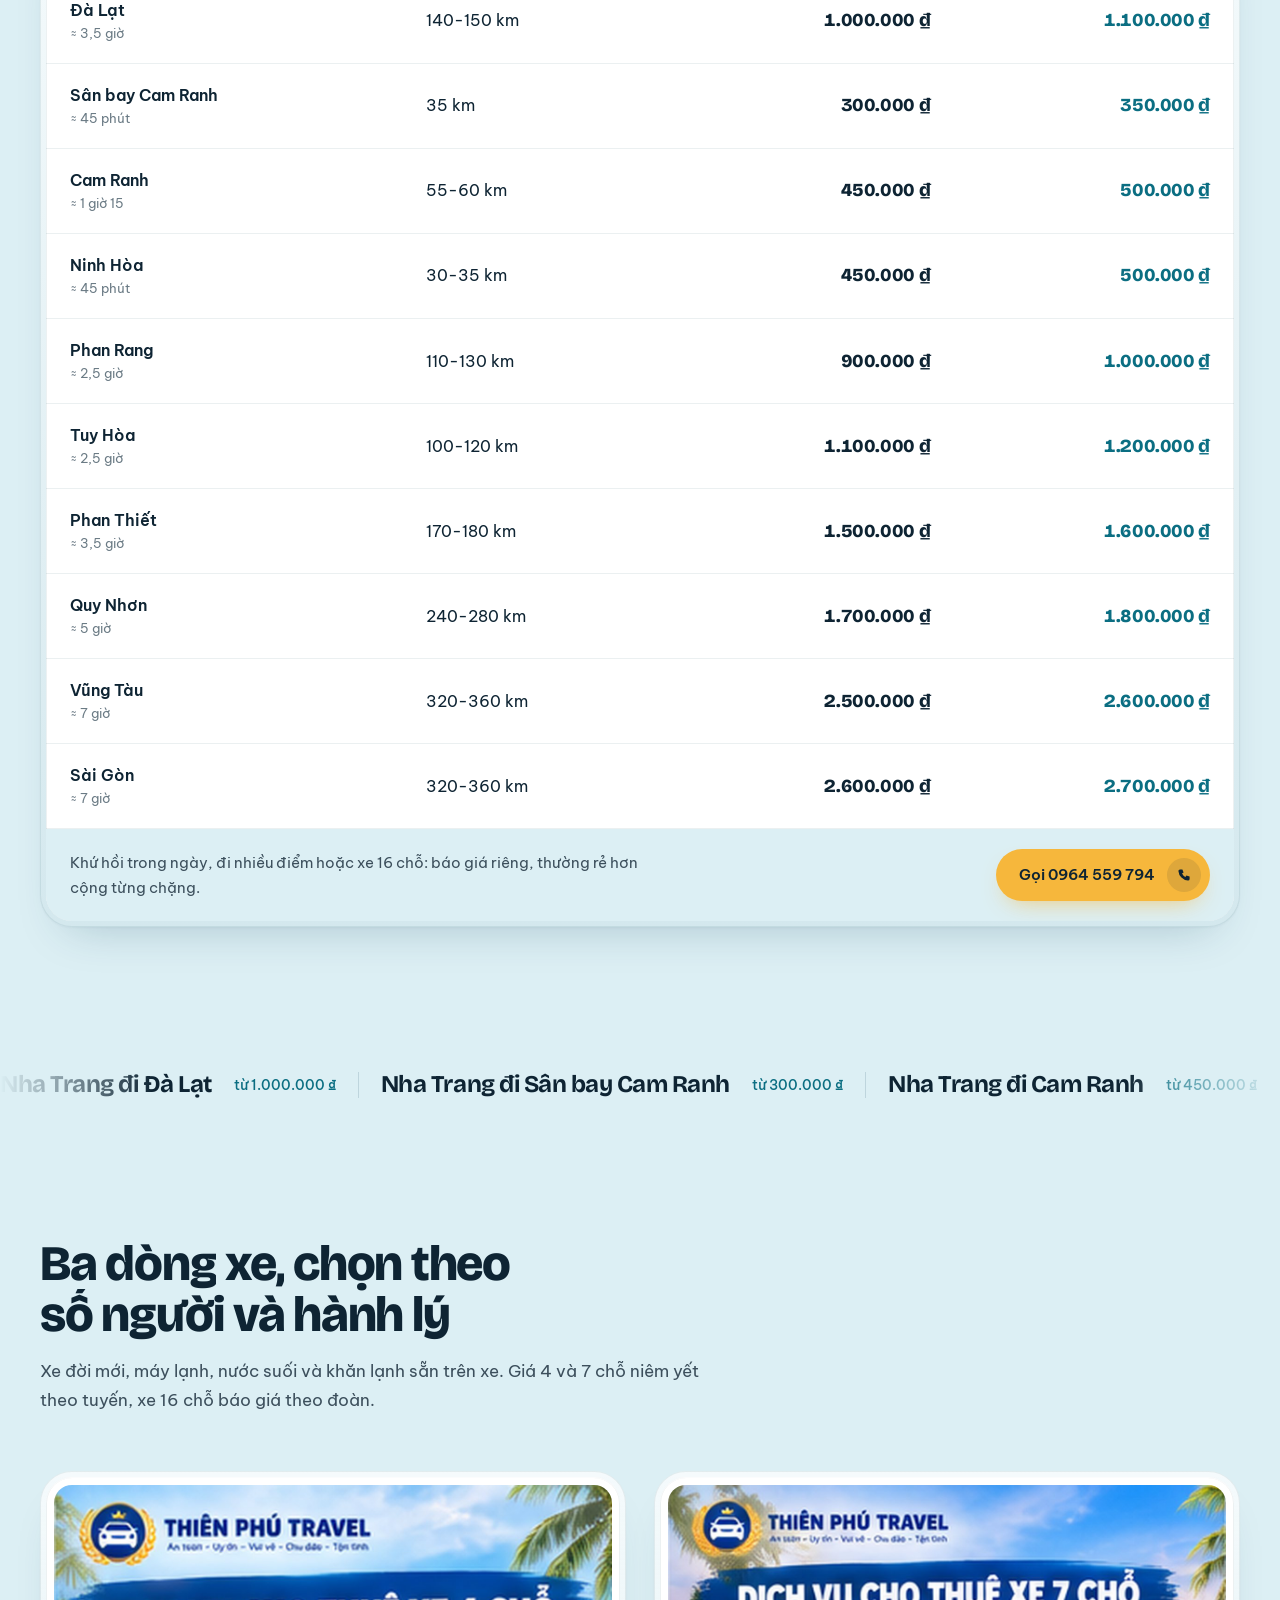
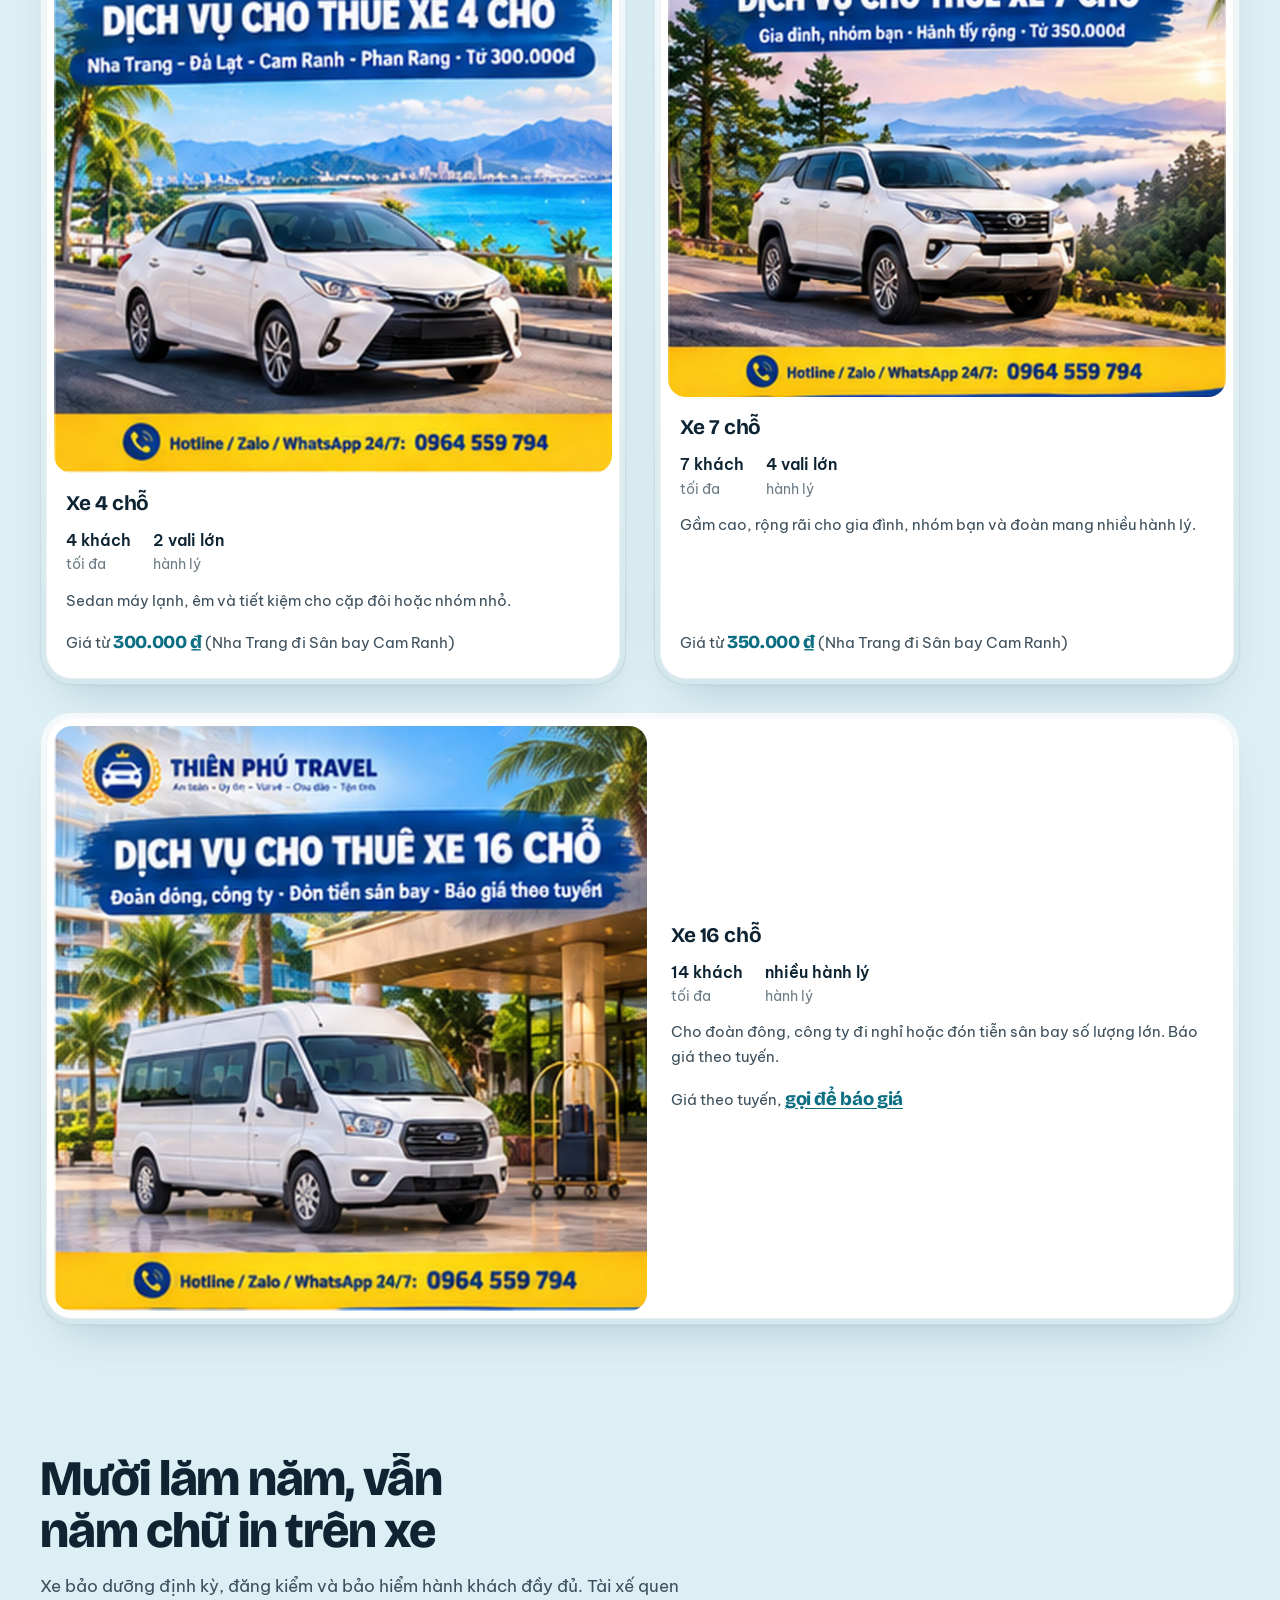
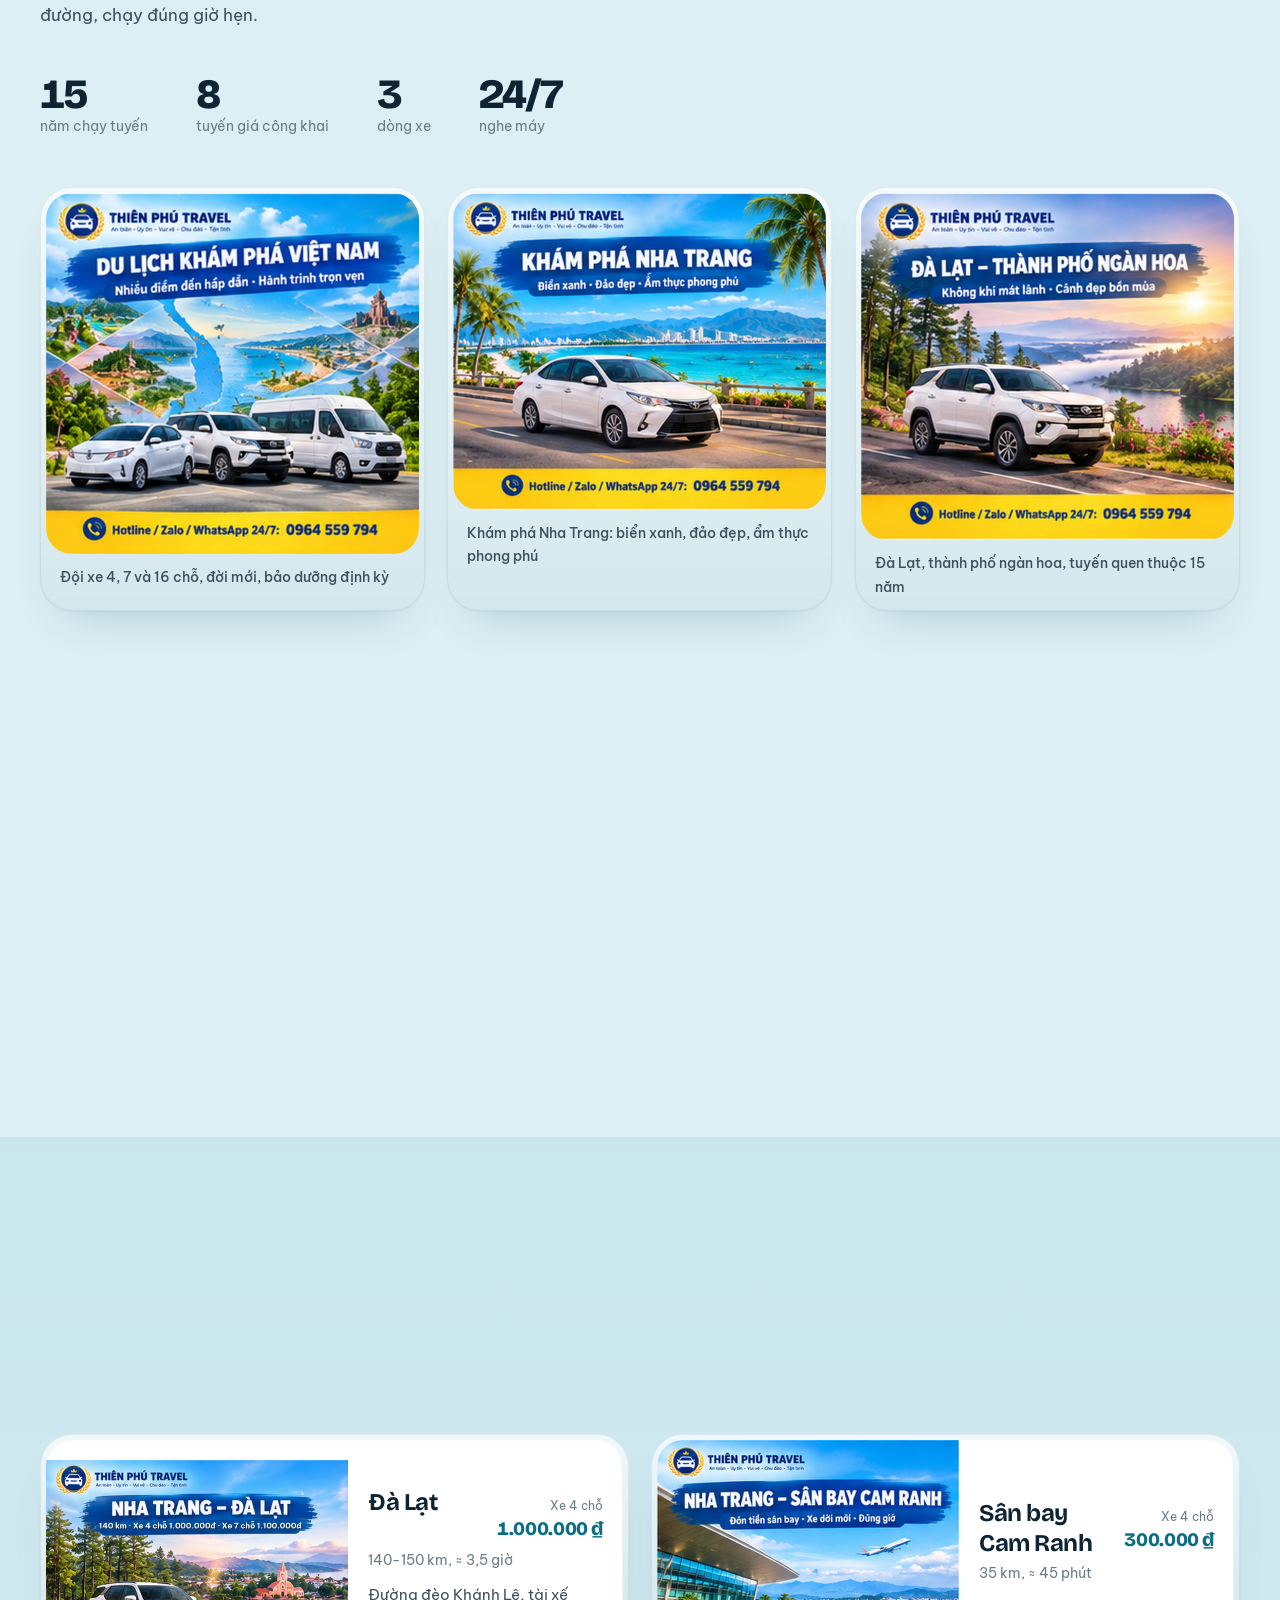
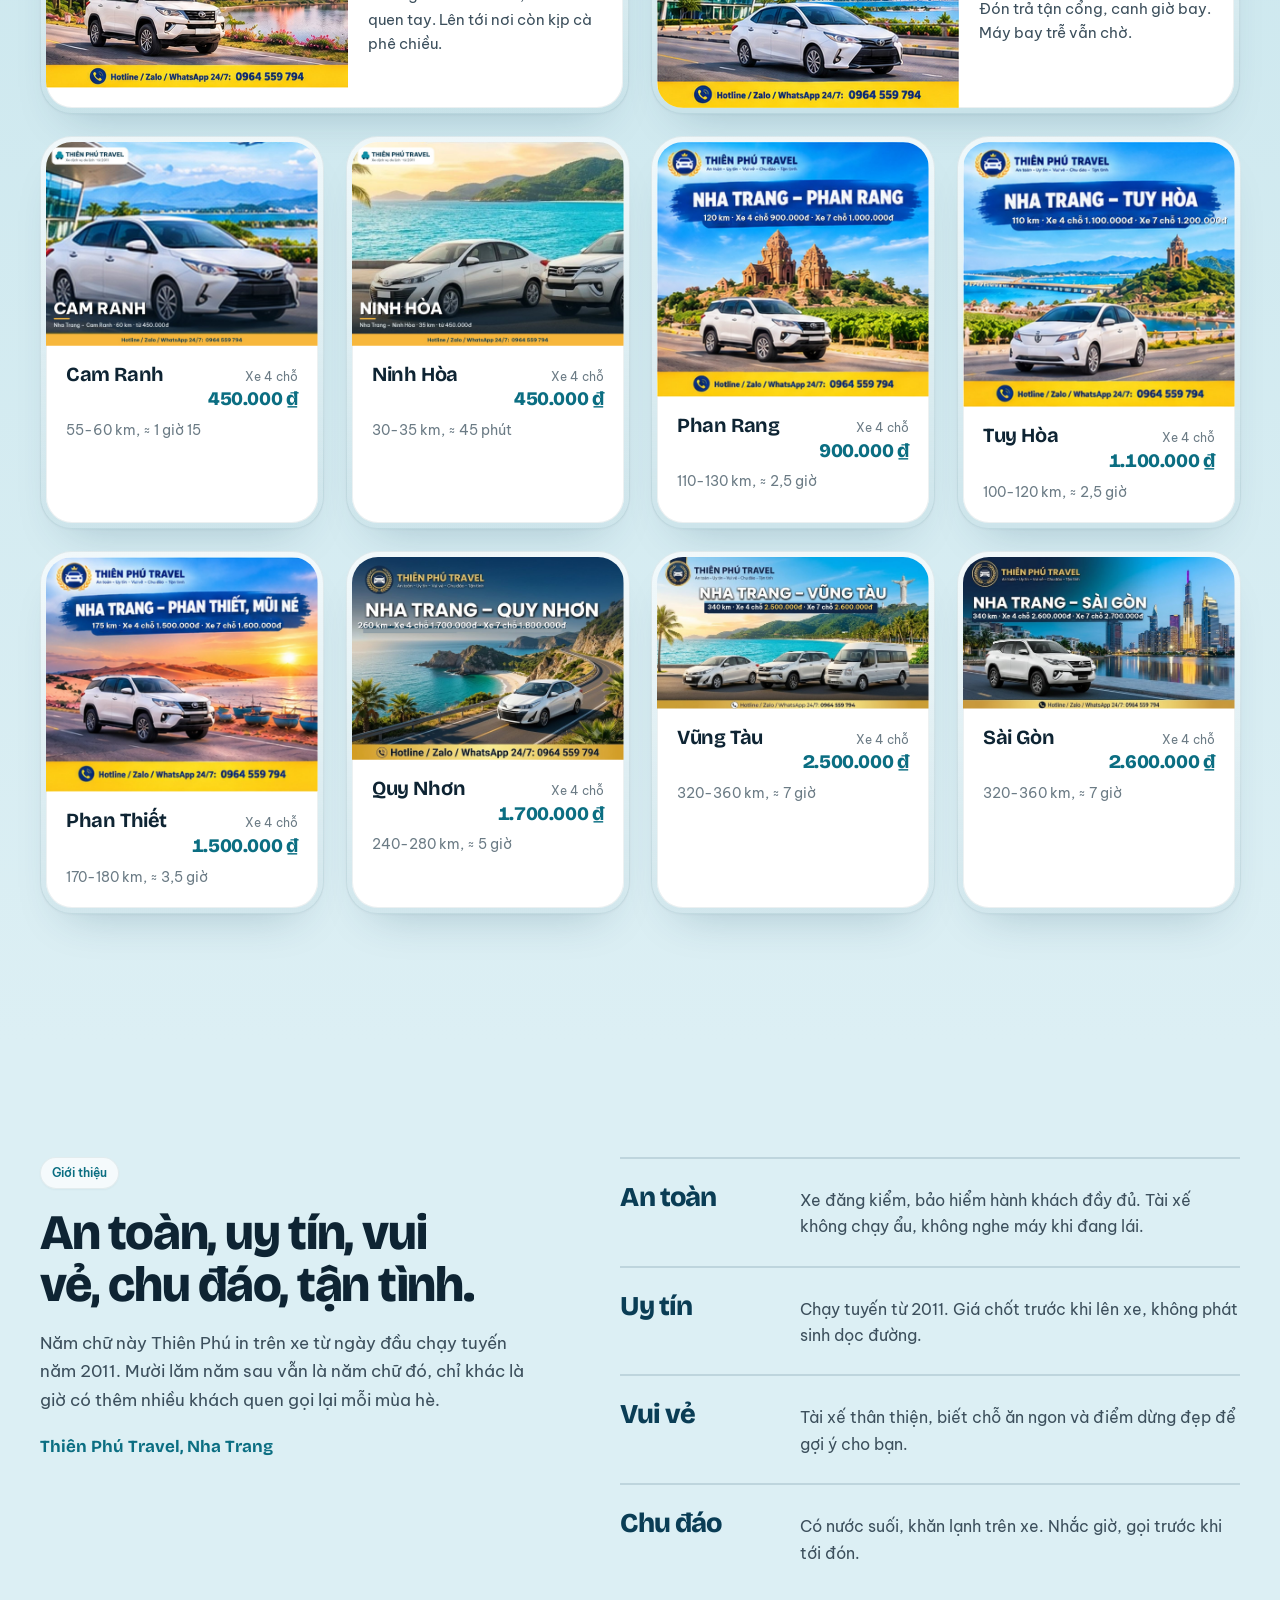
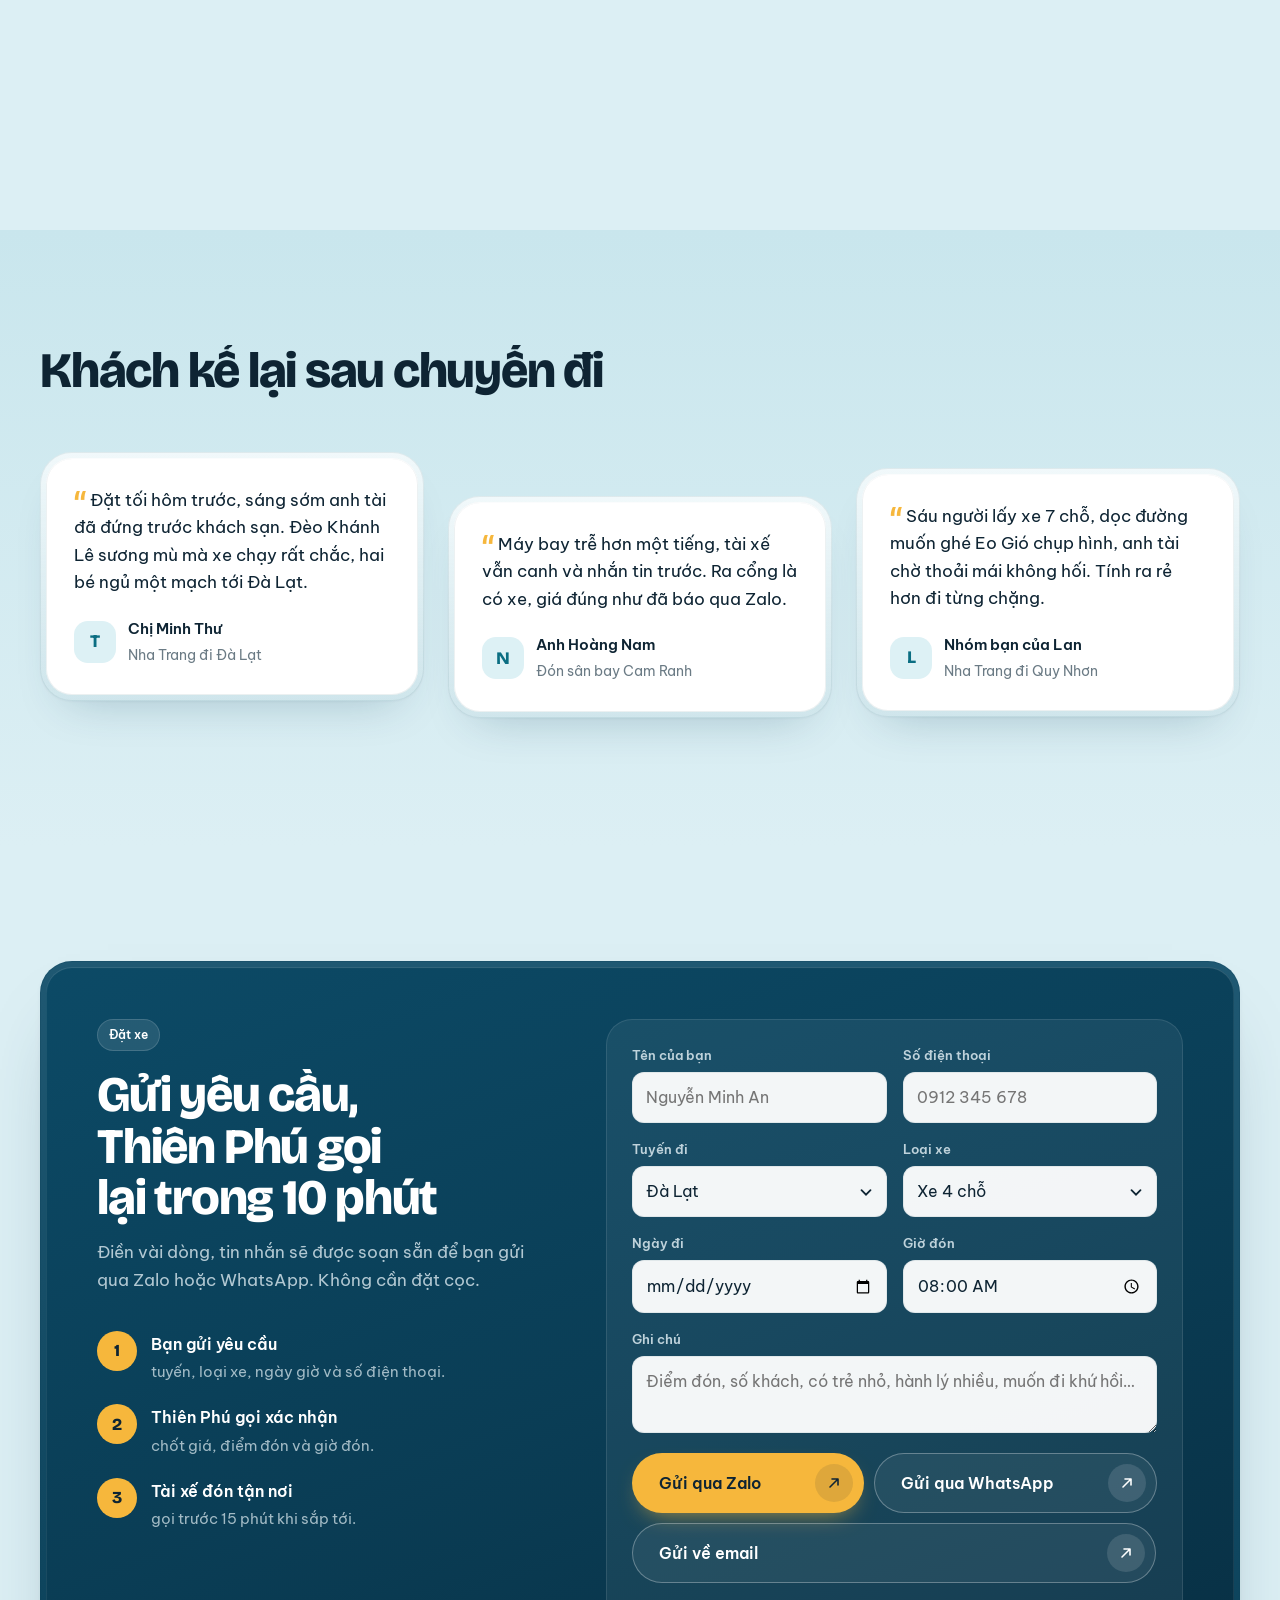
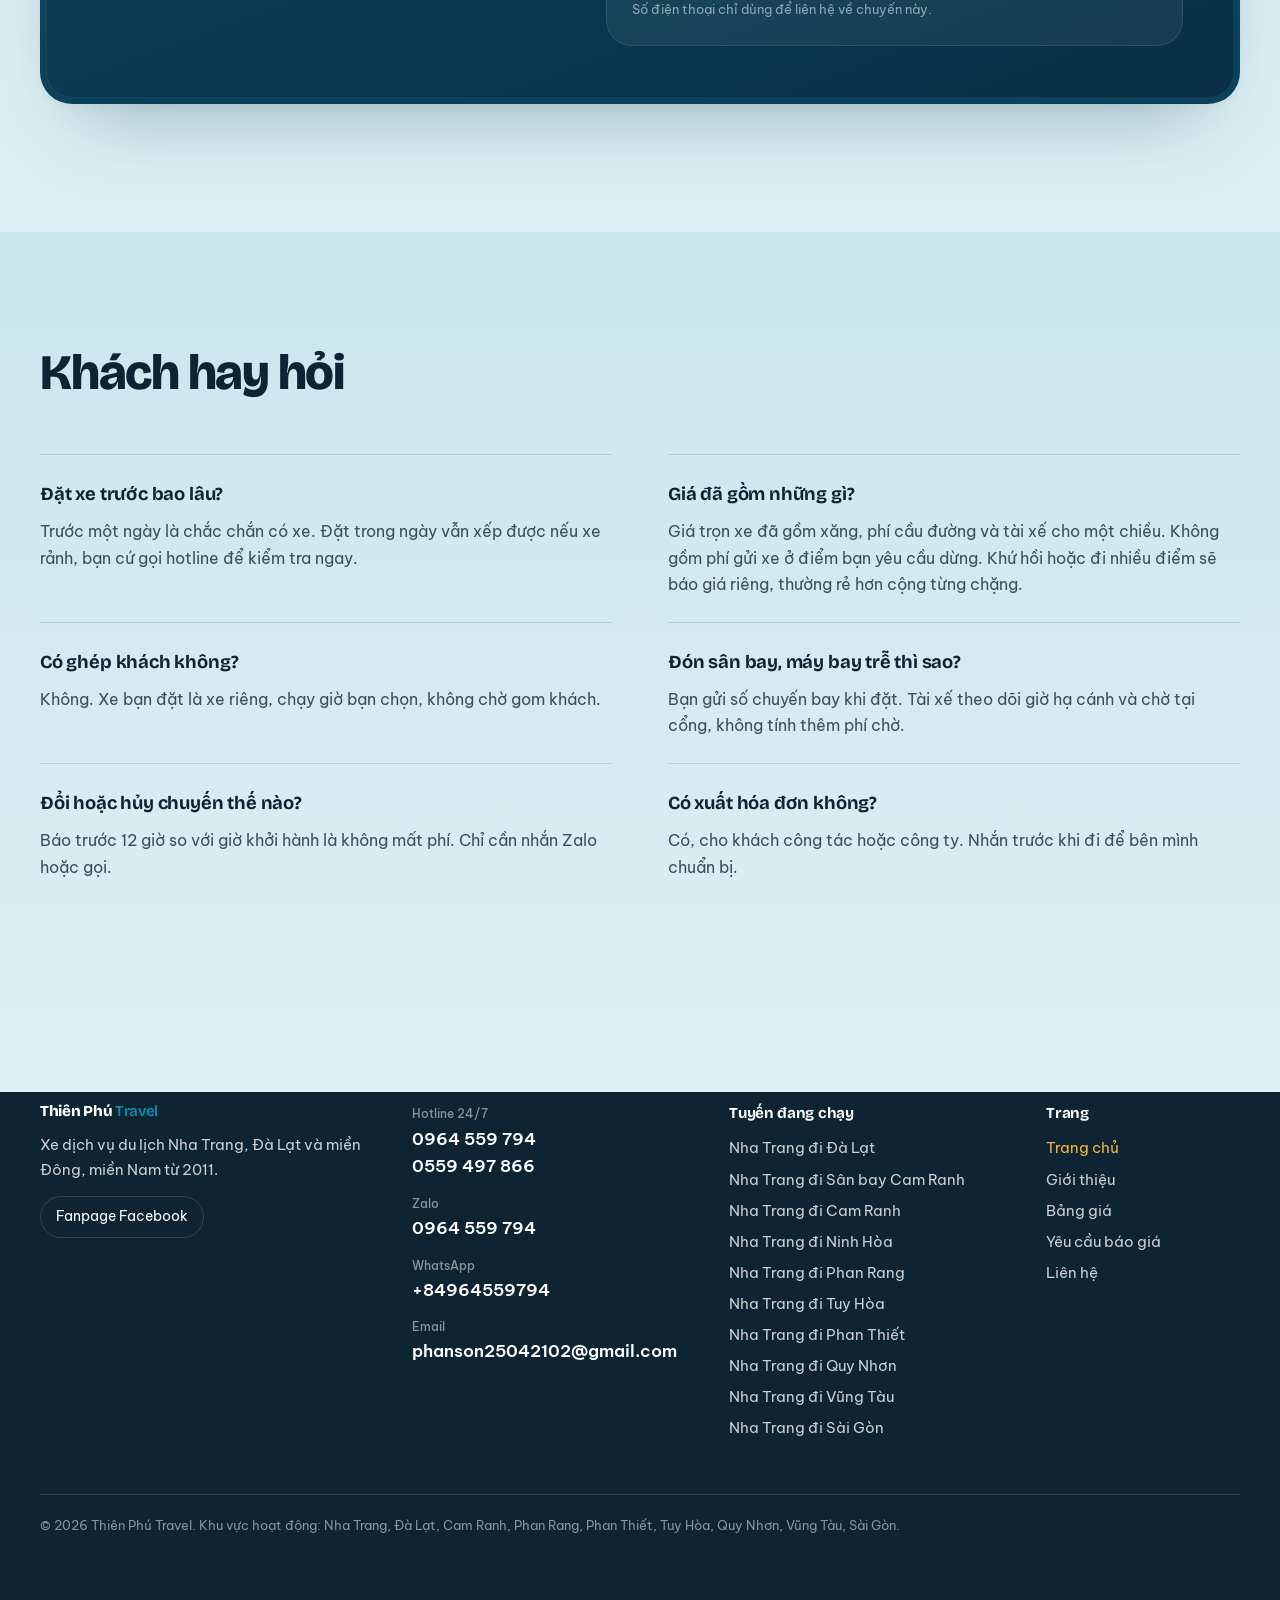
==== commit 9a552667: "feat: bảng giá mới 10 tuyến, thêm Cam Ranh và Ninh Hòa Giá theo bảng khách gửi 16/11: Đà Lạt 1.000.0" ====
--- a/index.html
+++ b/index.html
@@ -55,7 +55,7 @@
           </fieldset>
         </div>
         <div class="quote__result" aria-live="polite" aria-atomic="true">
-          <p class="quote__price"><span id="qPrice">900.000 ₫</span><small>trọn xe, một chiều</small></p>
+          <p class="quote__price"><span id="qPrice">1.000.000 ₫</span><small>trọn xe, một chiều</small></p>
           <p class="quote__meta" id="qMeta">140-150 km, khoảng 3,5 giờ</p>
         </div>
         <div class="quote__actions">
@@ -132,7 +132,7 @@
 <section class="sec sec--tint" id="diem-den" aria-labelledby="destTitle">
   <div class="wrap">
     <div class="sec__head rv">
-      <h2 id="destTitle" data-split-scroll>Tám điểm đến từ Nha Trang</h2>
+      <h2 id="destTitle" data-split-scroll>Mười điểm đến từ Nha Trang</h2>
       <p>Mỗi thẻ ghi sẵn quãng đường và giá xe 4 chỗ. Bấm vào thẻ để xem giá cả hai loại xe ở ô báo giá.</p>
     </div>
     <div class="dests" id="destGrid"></div>
@@ -213,7 +213,7 @@
 <div id="siteDock"></div>
 
 <script type="application/ld+json">
-{"@context":"https://schema.org","@type":"TaxiService","name":"Thiên Phú Travel","description":"Xe dịch vụ du lịch Nha Trang đi Đà Lạt, sân bay Cam Ranh và các tỉnh miền Đông, miền Nam.","foundingDate":"2011","areaServed":["Nha Trang","Đà Lạt","Cam Ranh","Phan Rang","Tuy Hòa","Phan Thiết","Quy Nhơn","Vũng Tàu","TP. Hồ Chí Minh"],"telephone":"+84964559794","email":"phanson25042102@gmail.com","sameAs":["https://www.facebook.com/share/19cJy7iHVu/?mibextid=wwXIfr"],"openingHours":"Mo-Su 00:00-24:00","priceRange":"300.000₫ - 2.700.000₫"}
+{"@context":"https://schema.org","@type":"TaxiService","name":"Thiên Phú Travel","description":"Xe dịch vụ du lịch Nha Trang đi Đà Lạt, sân bay Cam Ranh và các tỉnh miền Đông, miền Nam.","foundingDate":"2011","areaServed":["Nha Trang","Đà Lạt","Cam Ranh","Ninh Hòa","Phan Rang","Tuy Hòa","Phan Thiết","Quy Nhơn","Vũng Tàu","TP. Hồ Chí Minh"],"telephone":"+84964559794","email":"phanson25042102@gmail.com","sameAs":["https://www.facebook.com/share/19cJy7iHVu/?mibextid=wwXIfr"],"openingHours":"Mo-Su 00:00-24:00","priceRange":"300.000₫ - 2.700.000₫"}
 </script>
 <script src="js/content.js"></script>
 <script src="js/track.js"></script>
--- a/css/style.css
+++ b/css/style.css
@@ -149,6 +149,11 @@
 .nav__links a{position:relative}
 .nav__links a::after{content:"";position:absolute;left:14px;right:14px;bottom:5px;height:2px;border-radius:2px;background:var(--sun);transform:scaleX(0);transform-origin:left;transition:transform .5s var(--ease)}
 .nav__links a.is-active::after{transform:scaleX(1)}
+/* Thanh vàng trượt theo mục đang rê chuột (effects.js tạo .nav__bar); có JS thì tắt ::after */
+.nav__links{position:relative}
+.nav__links.has-bar a::after{display:none}
+.nav__bar{position:absolute;left:0;bottom:5px;height:2px;width:0;border-radius:2px;background:var(--sun);opacity:0;pointer-events:none;transform:translateX(0)}
+.nav__bar.is-live{transition:transform .5s var(--ease),width .5s var(--ease),opacity .3s}
 .nav__call{margin-left:6px}
 .nav__toggle{display:none;width:44px;height:44px;border-radius:50%;position:relative;background:rgba(10,61,85,.06)}
 .nav__toggle span{position:absolute;left:13px;right:13px;height:2px;background:var(--ink);border-radius:2px;transition:transform .5s var(--ease),top .5s var(--ease)}
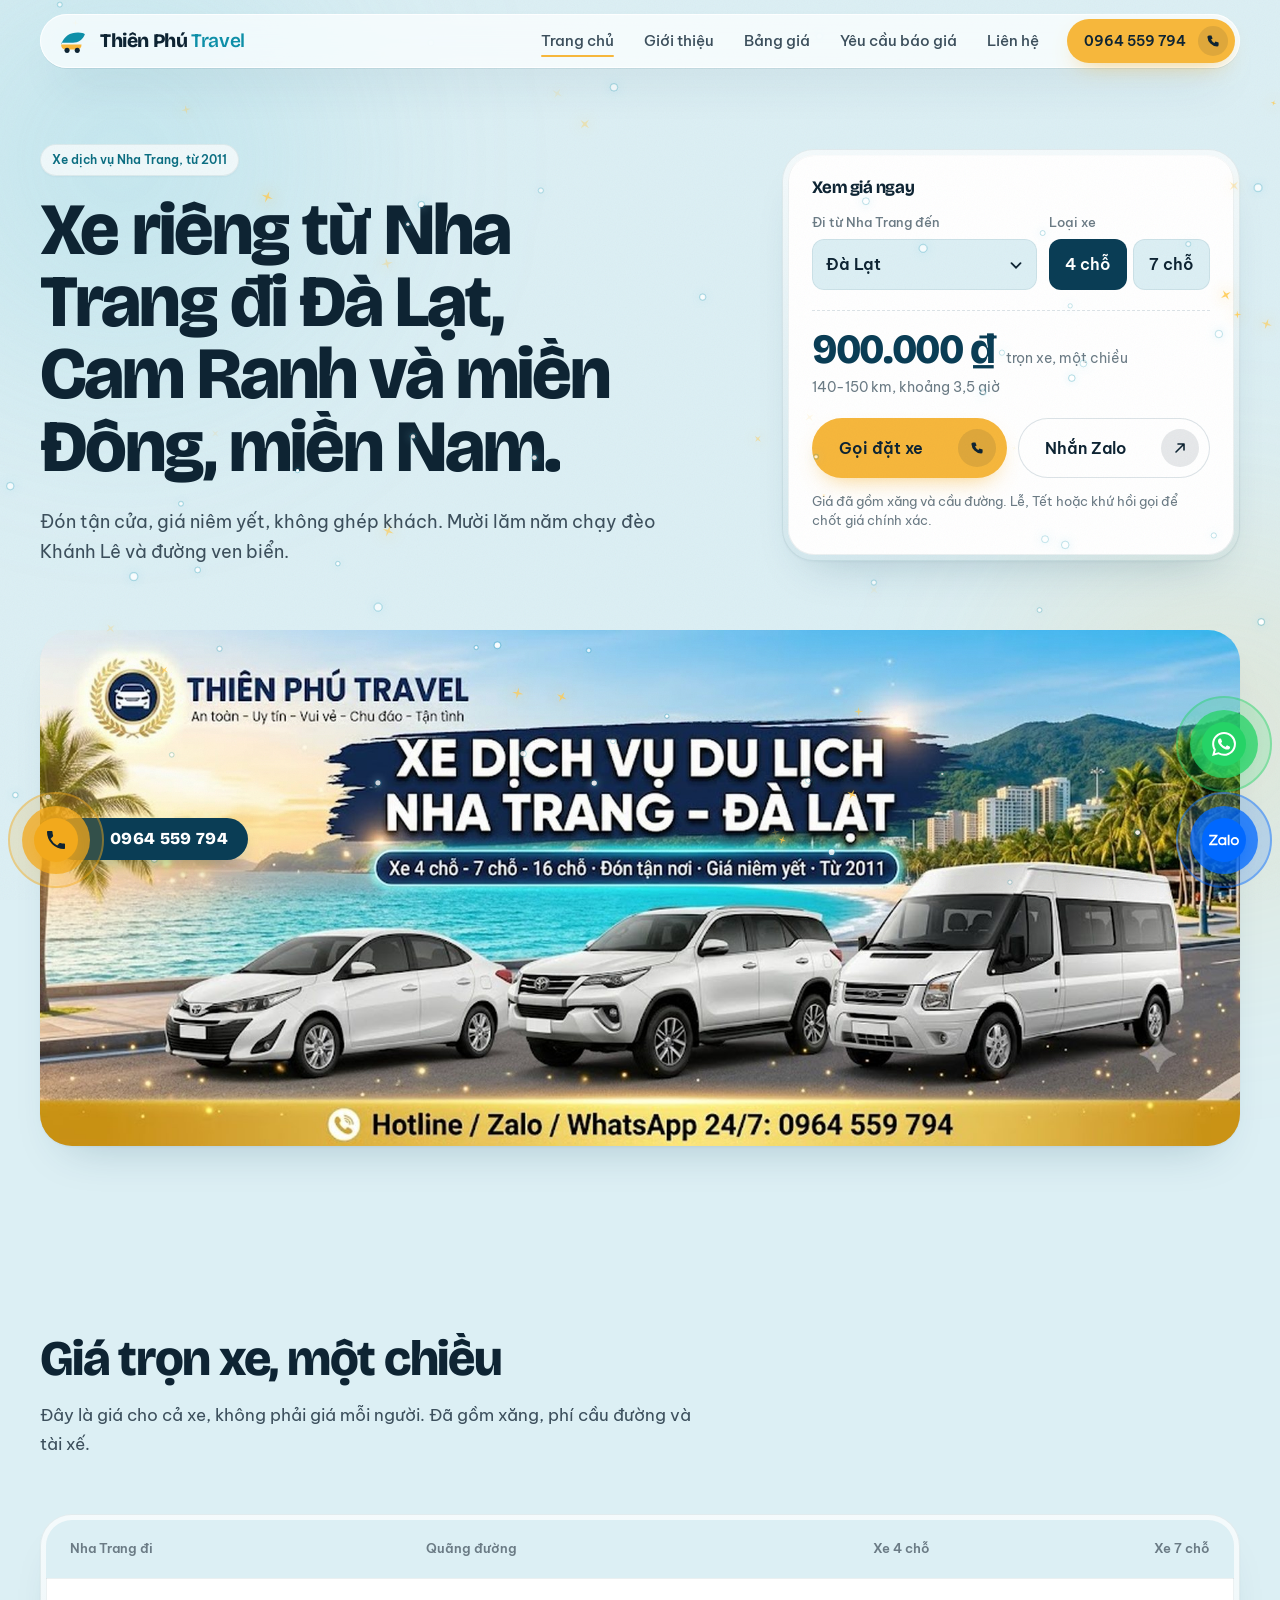
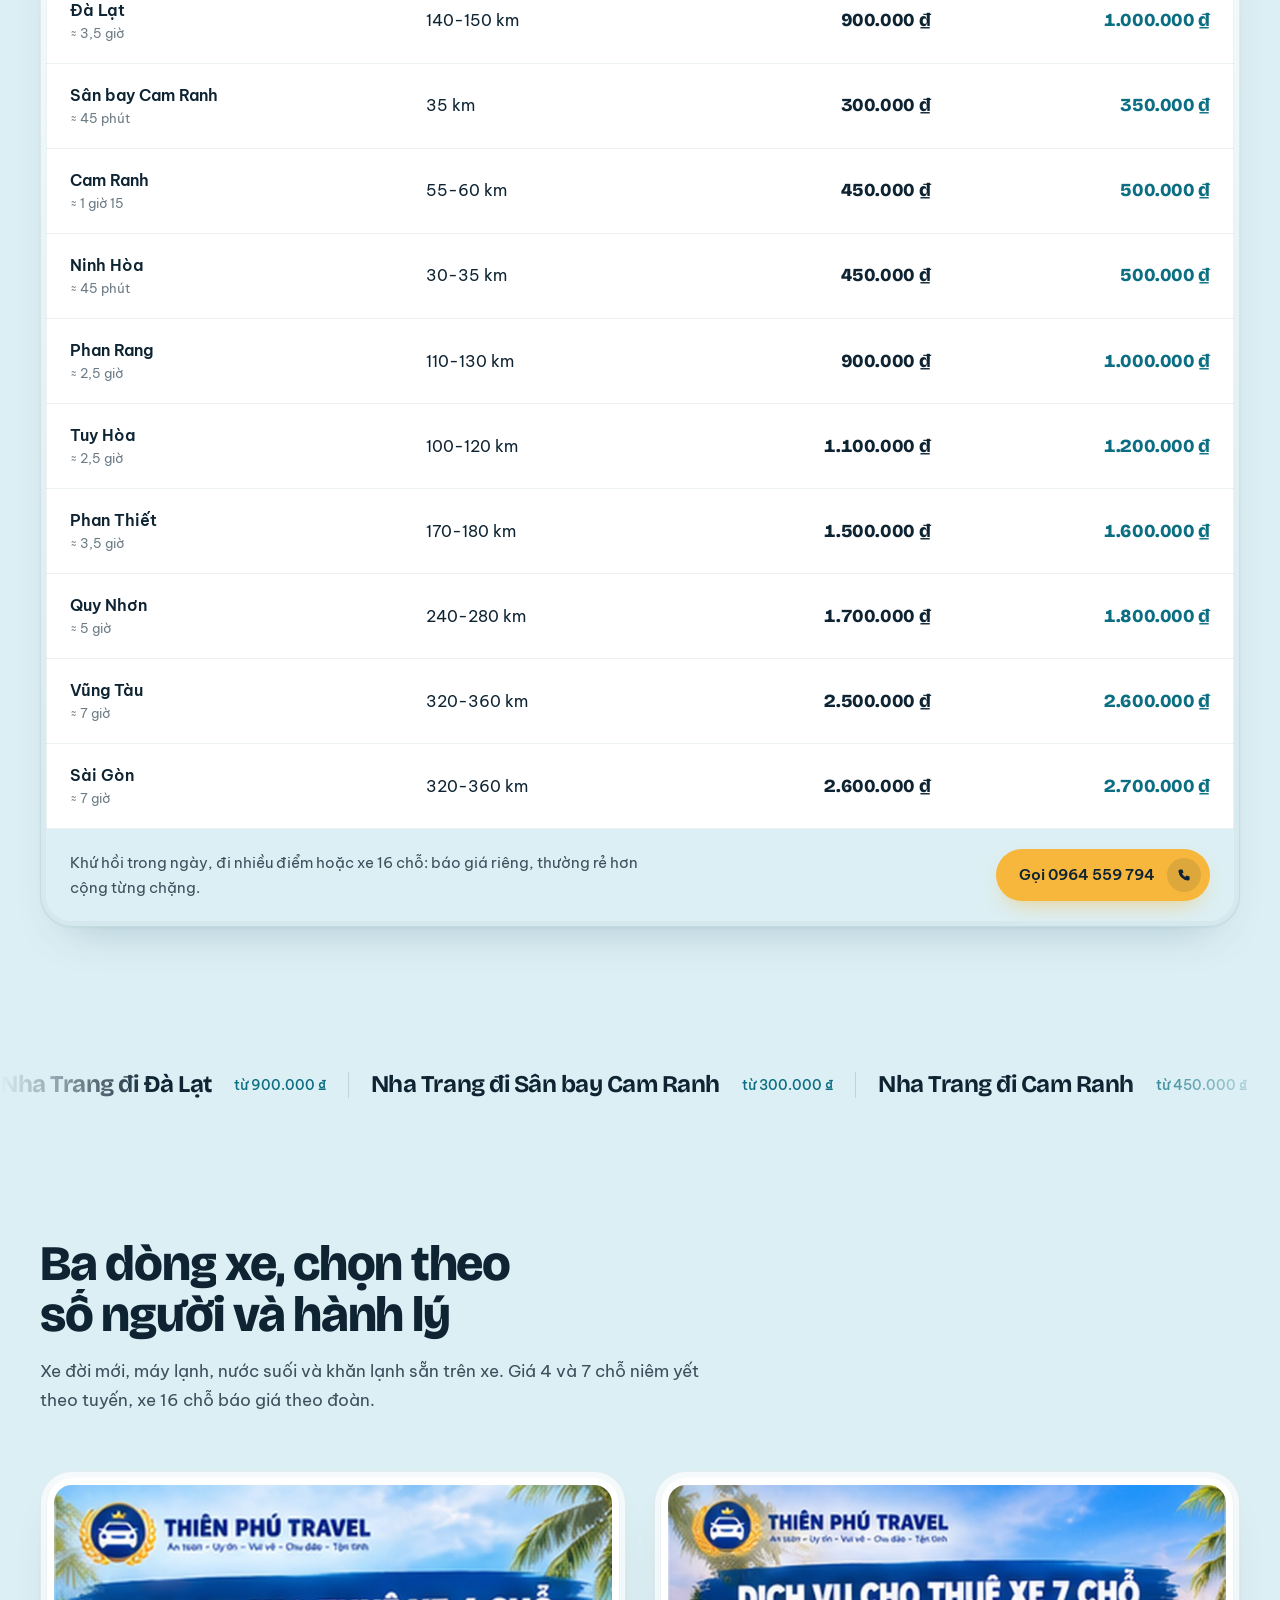
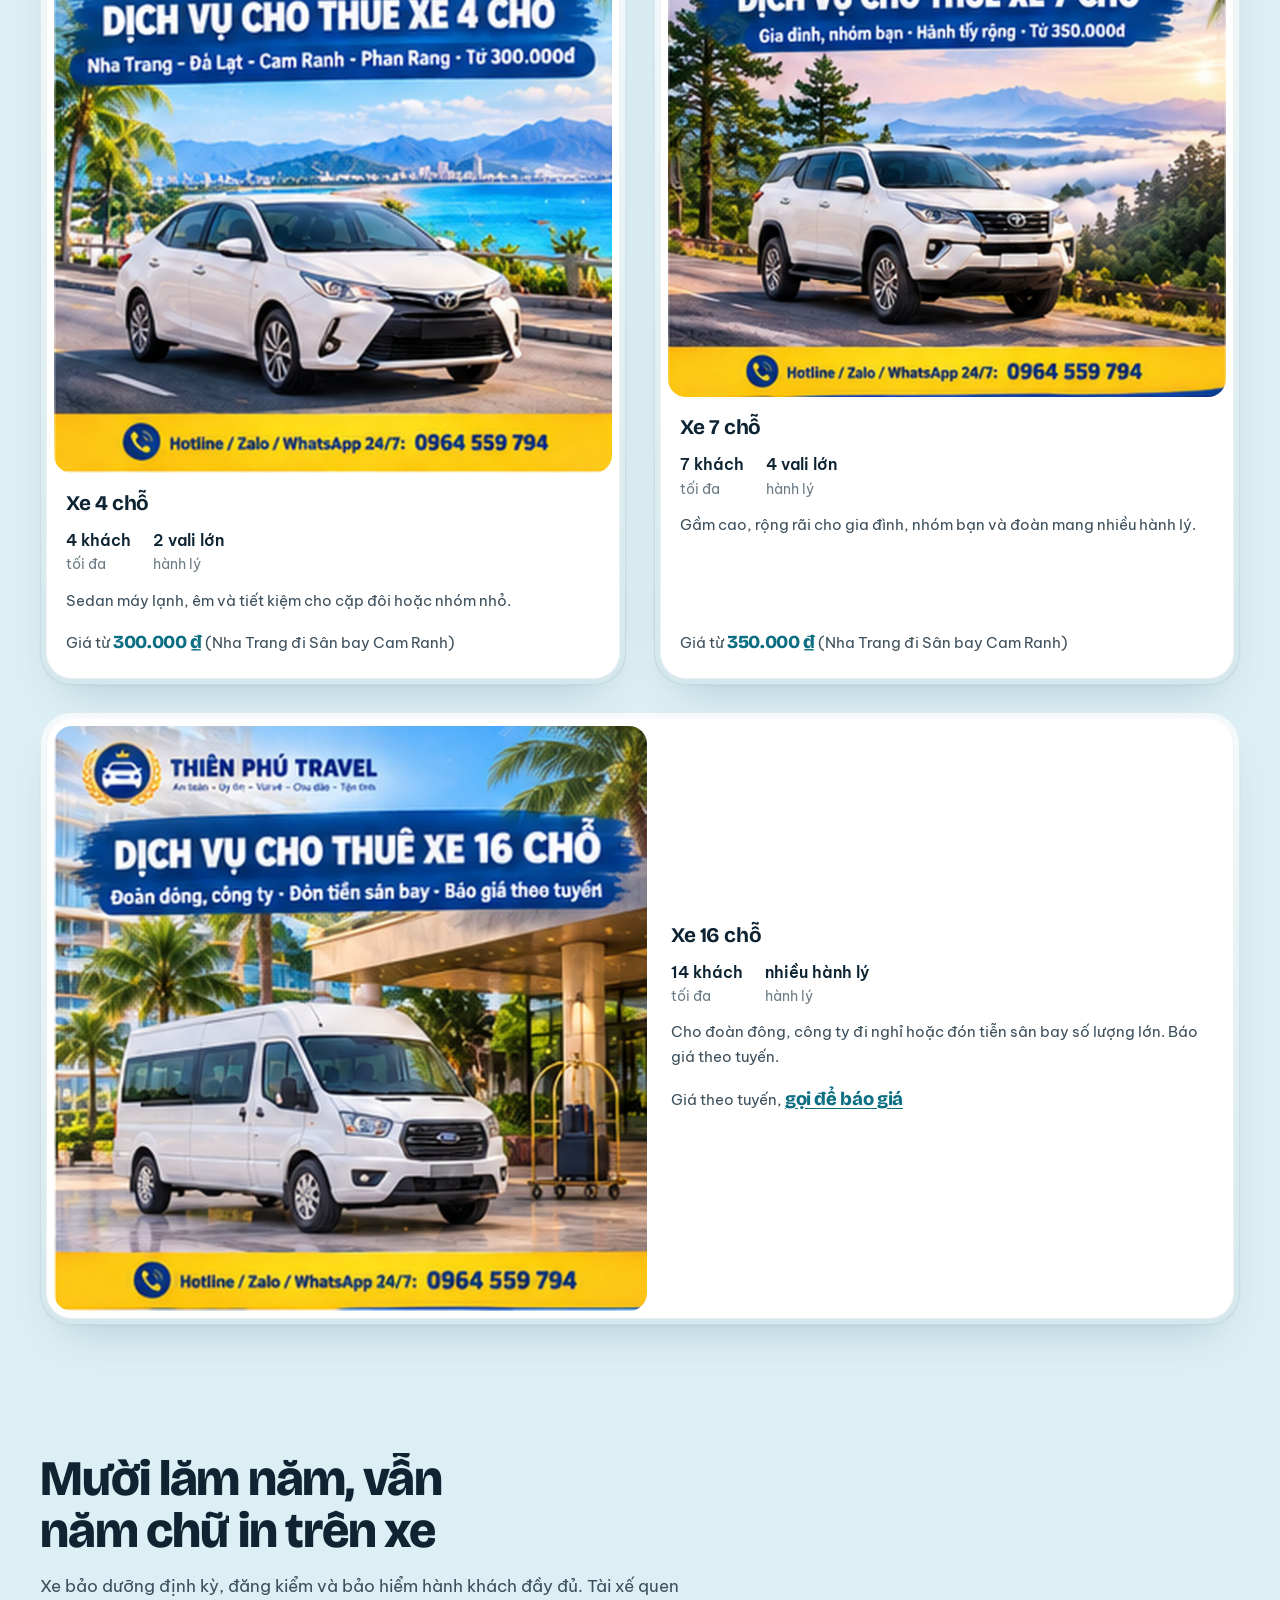
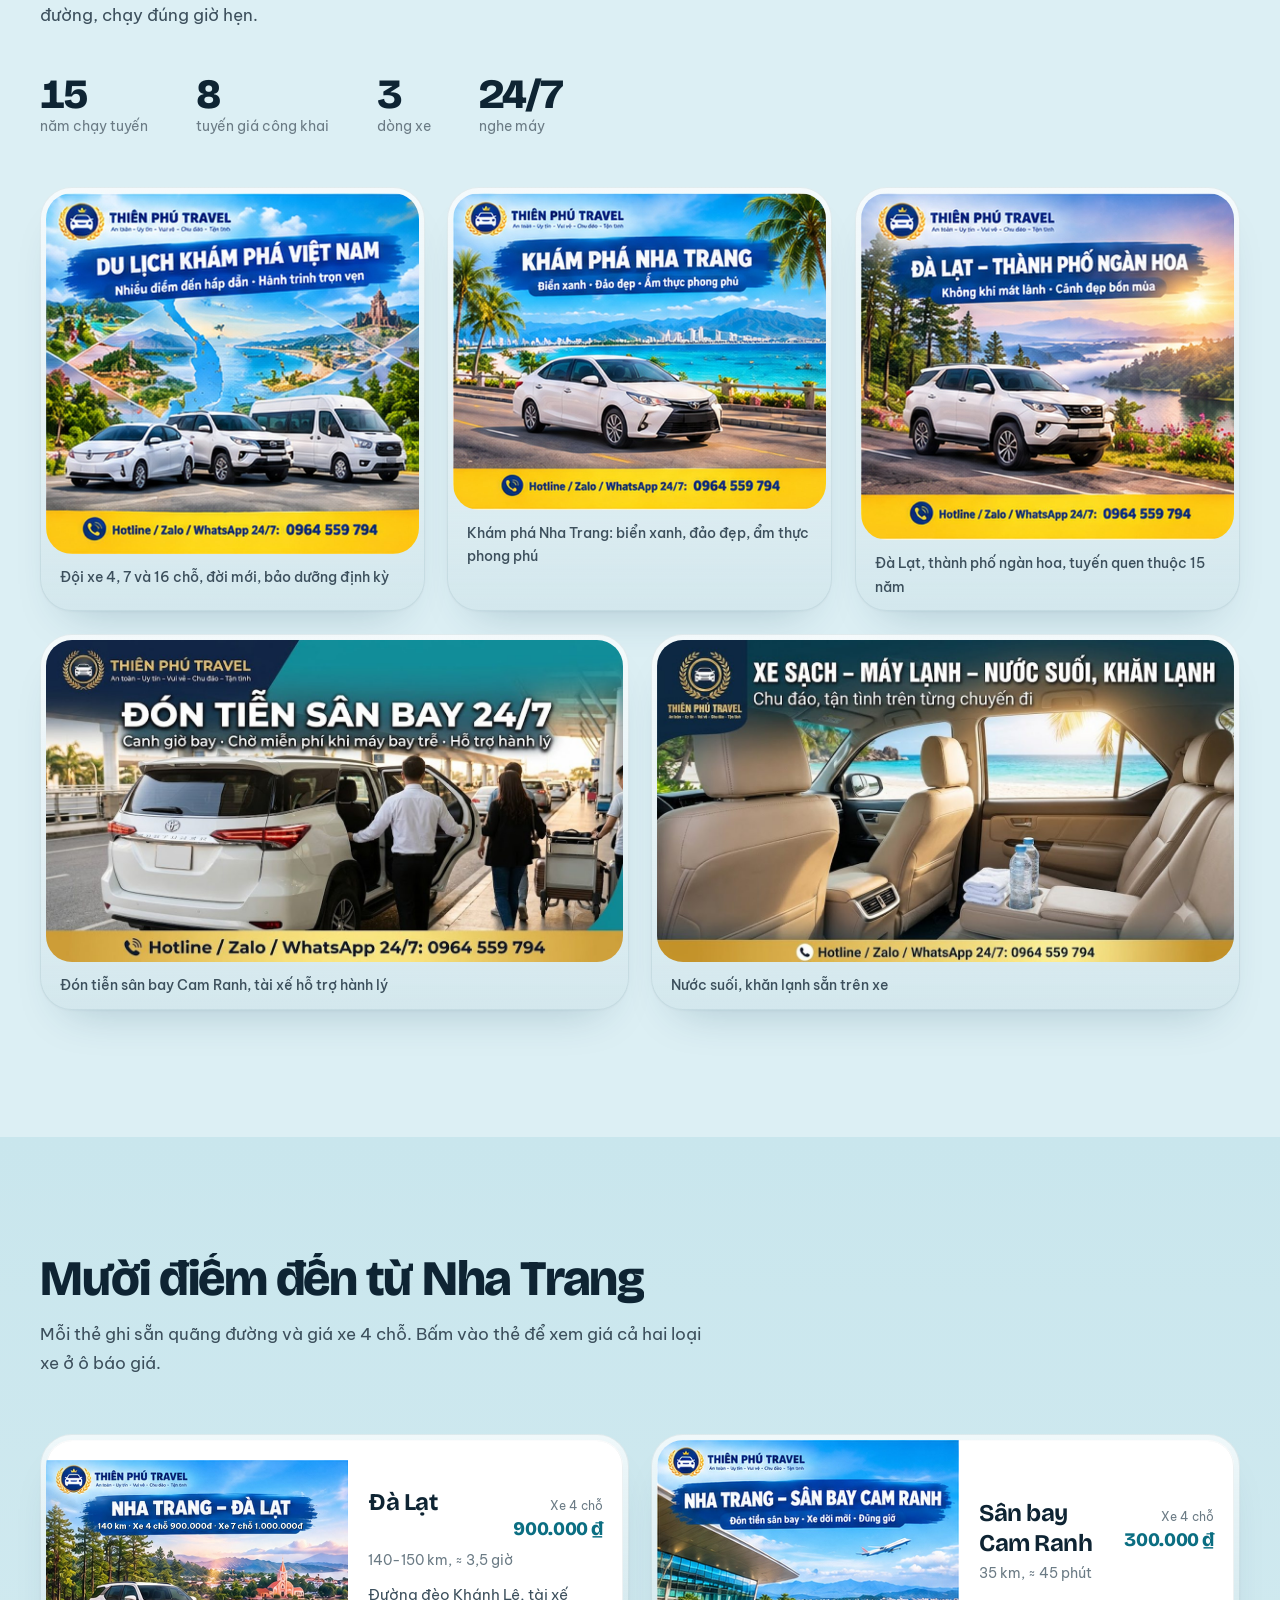
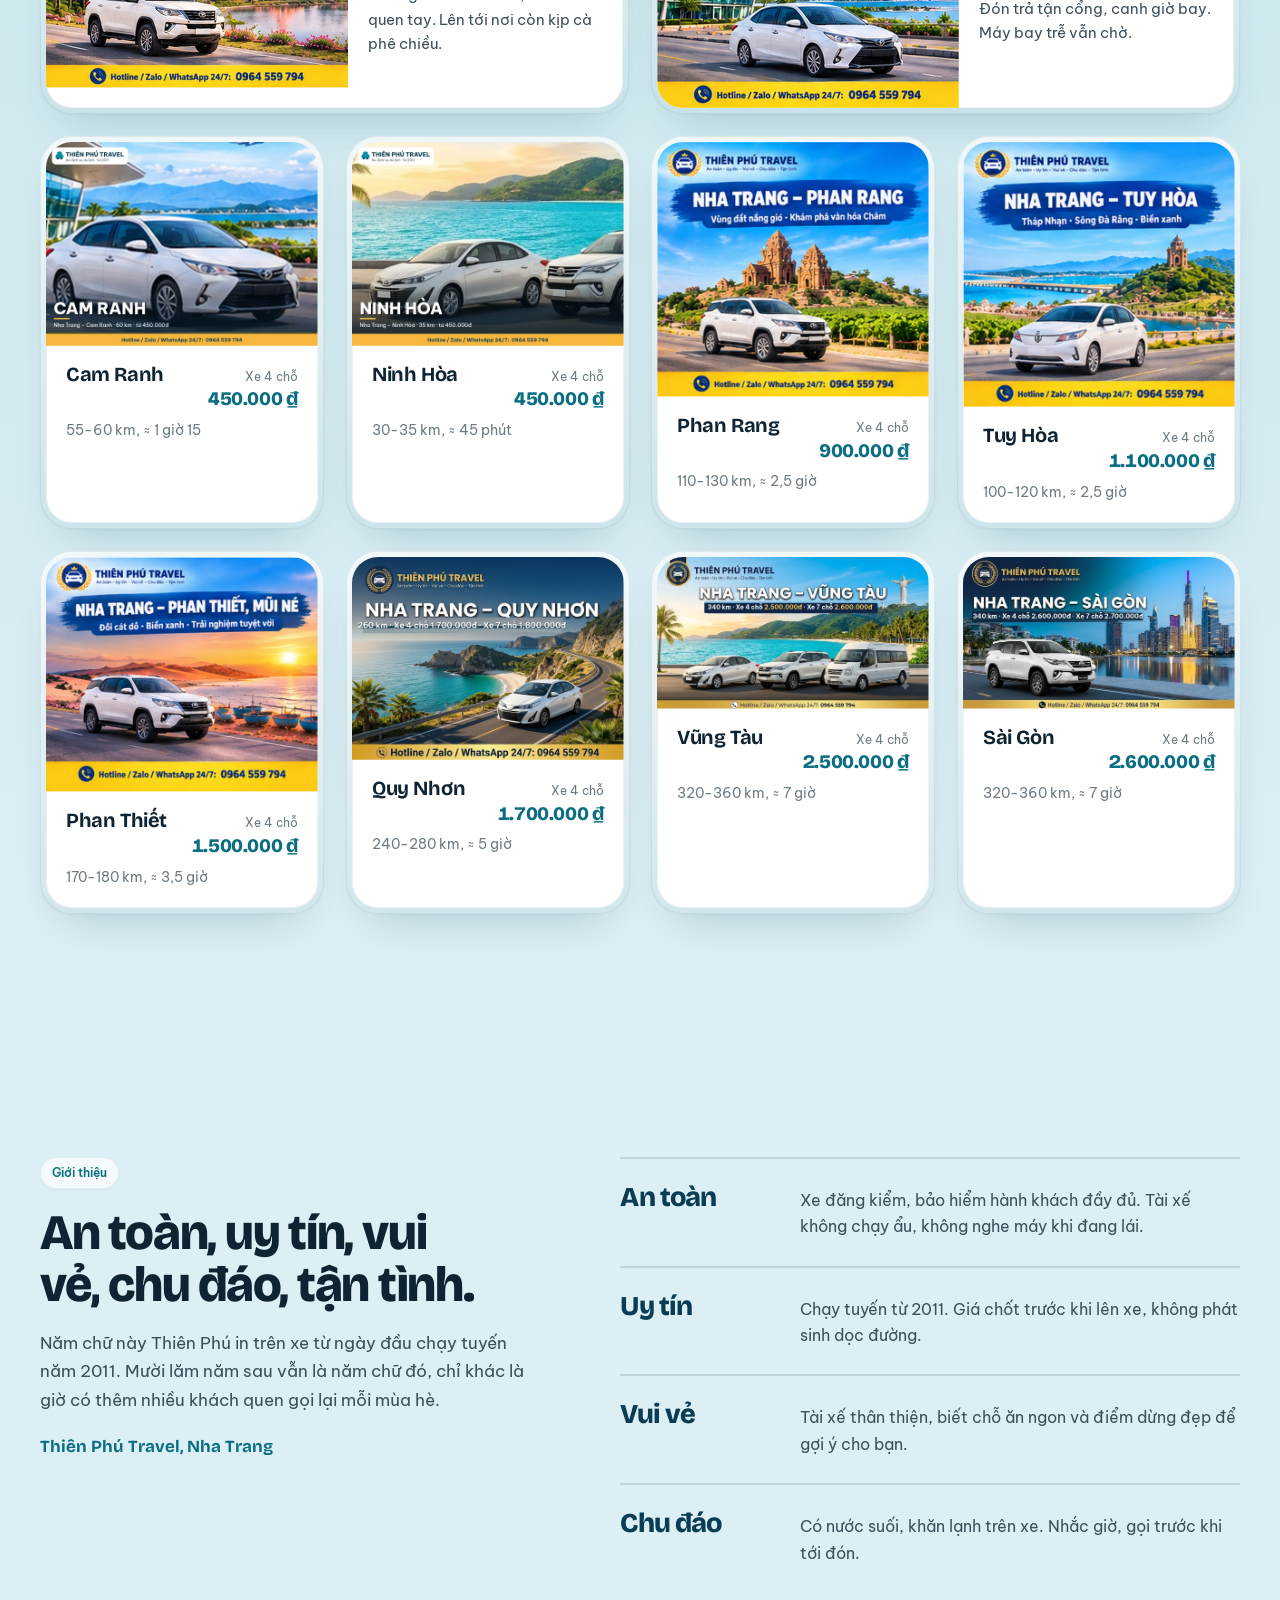
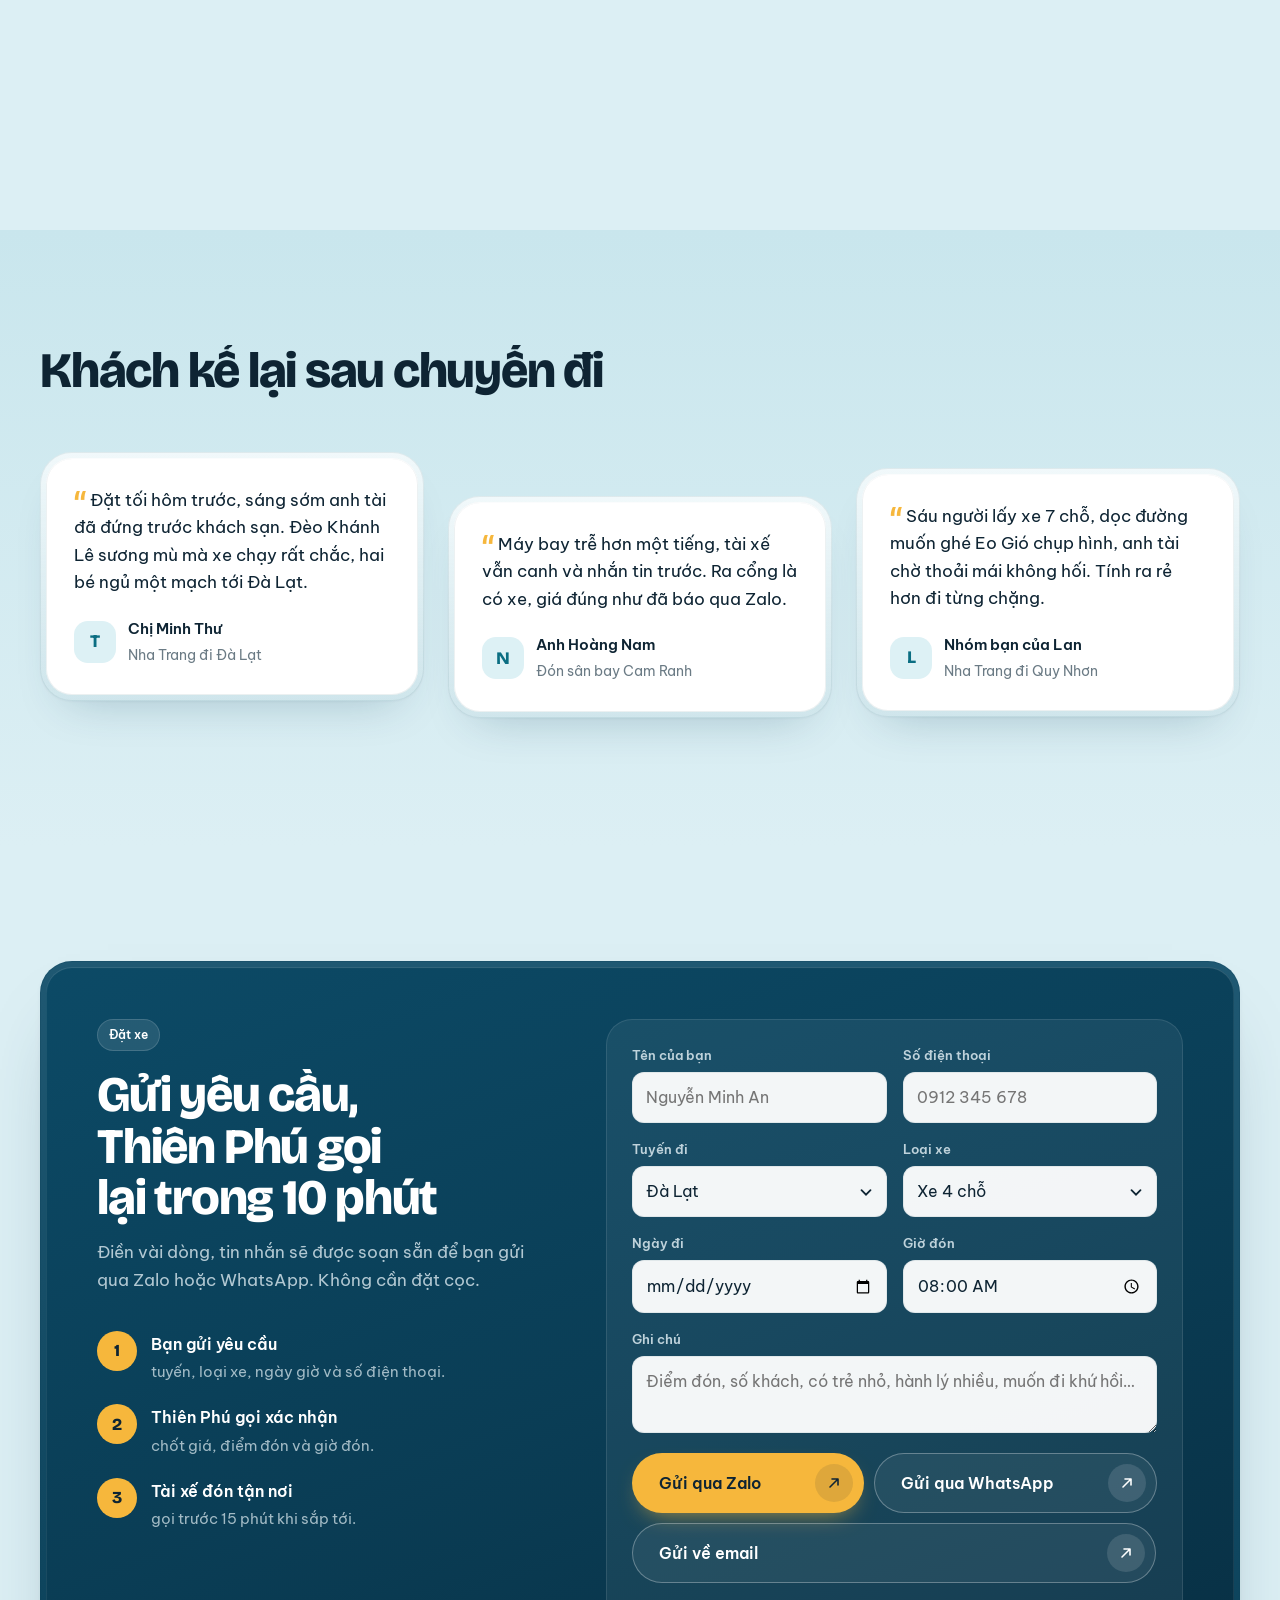
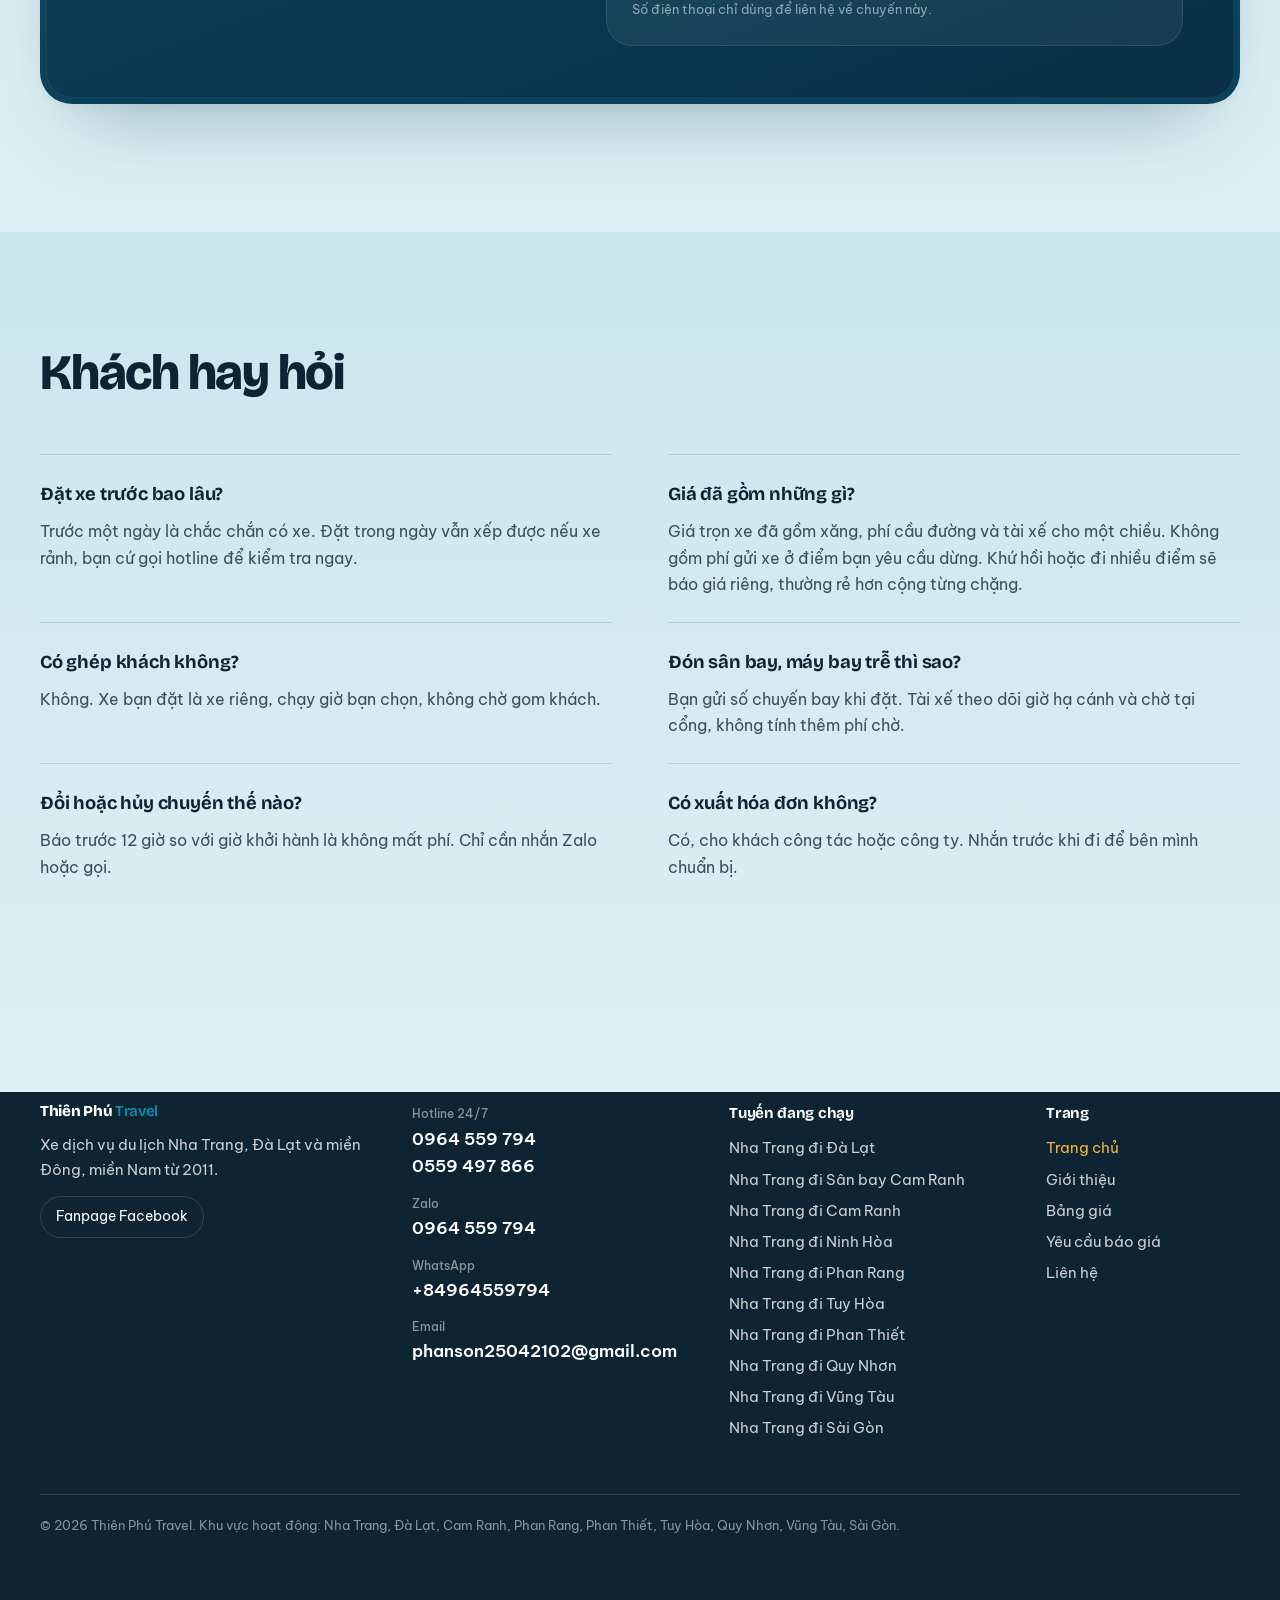
==== commit d629e21e: "fix: tuyến Nha Trang – Đà Lạt về lại 900.000/1.000.000 theo yêu cầu khách Các tuyến khác giữ bảng gi" ====
--- a/index.html
+++ b/index.html
@@ -55,7 +55,7 @@
           </fieldset>
         </div>
         <div class="quote__result" aria-live="polite" aria-atomic="true">
-          <p class="quote__price"><span id="qPrice">1.000.000 ₫</span><small>trọn xe, một chiều</small></p>
+          <p class="quote__price"><span id="qPrice">900.000 ₫</span><small>trọn xe, một chiều</small></p>
           <p class="quote__meta" id="qMeta">140-150 km, khoảng 3,5 giờ</p>
         </div>
         <div class="quote__actions">
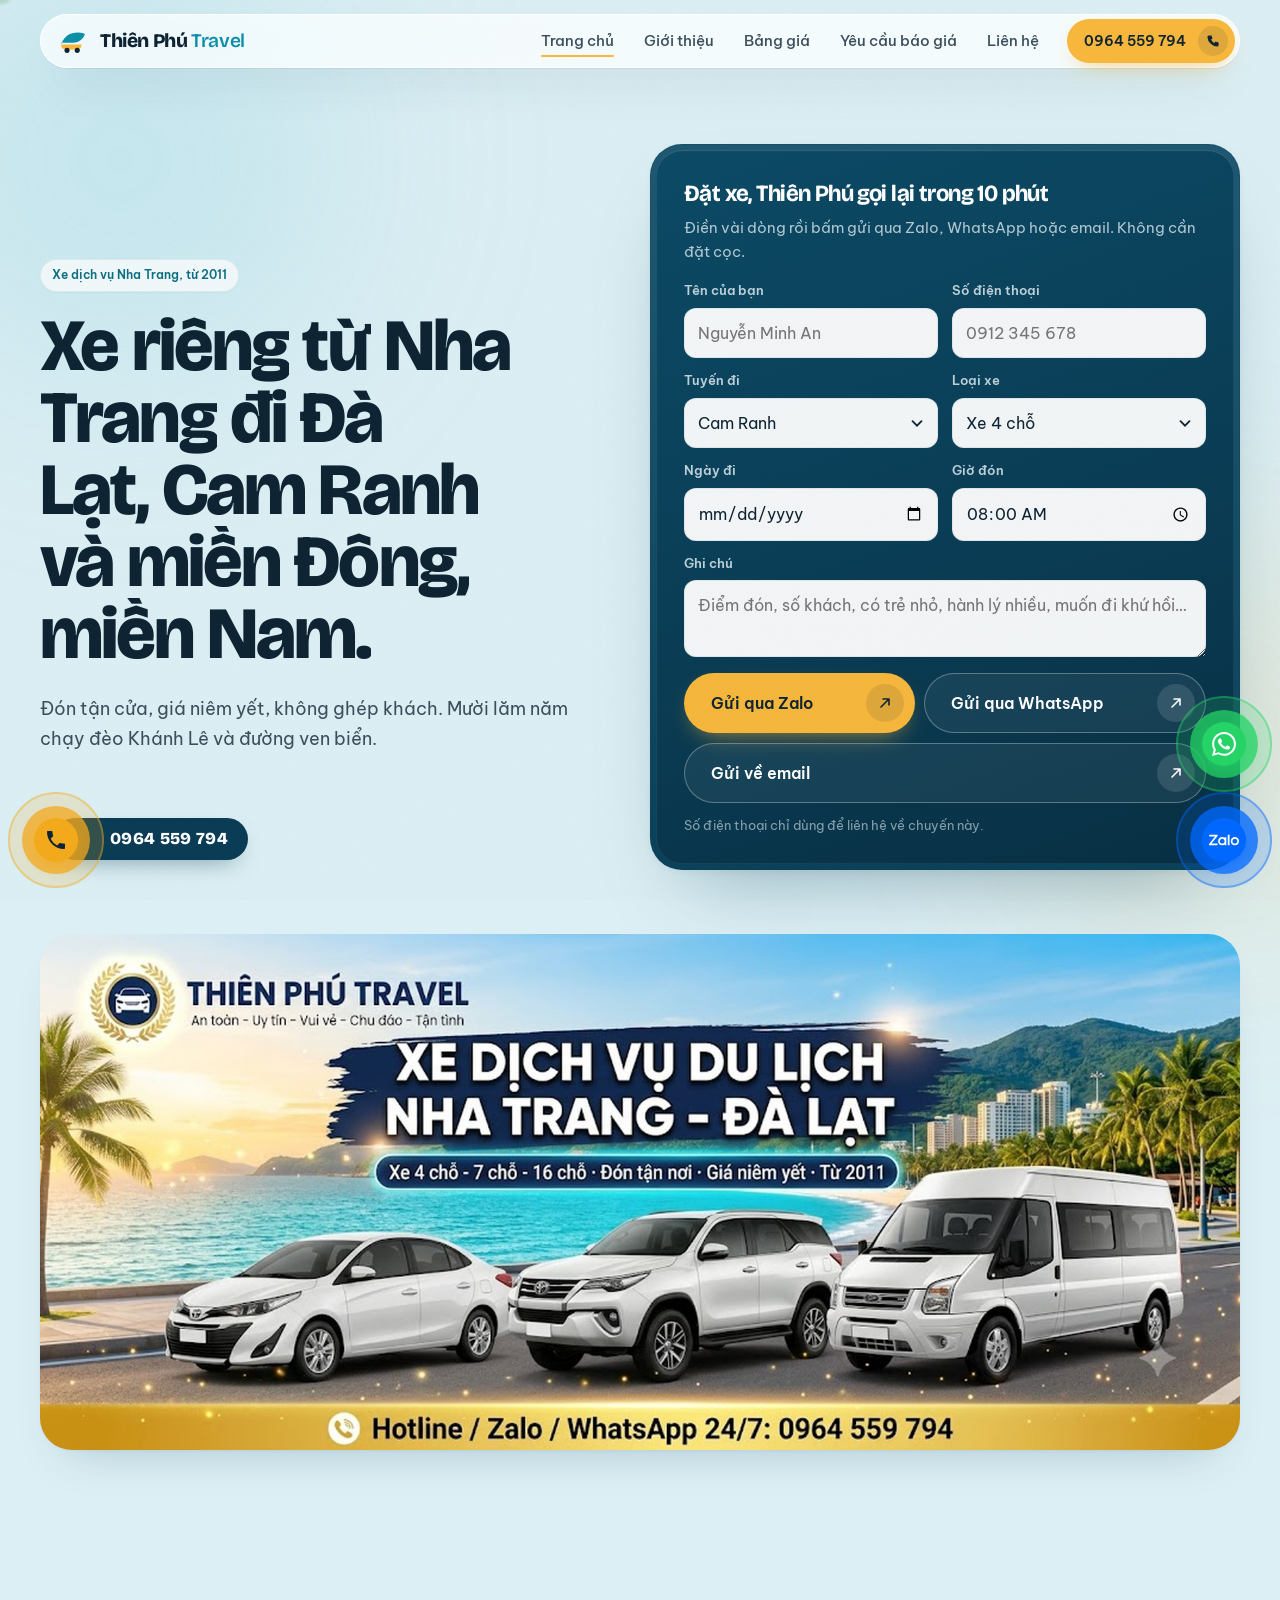
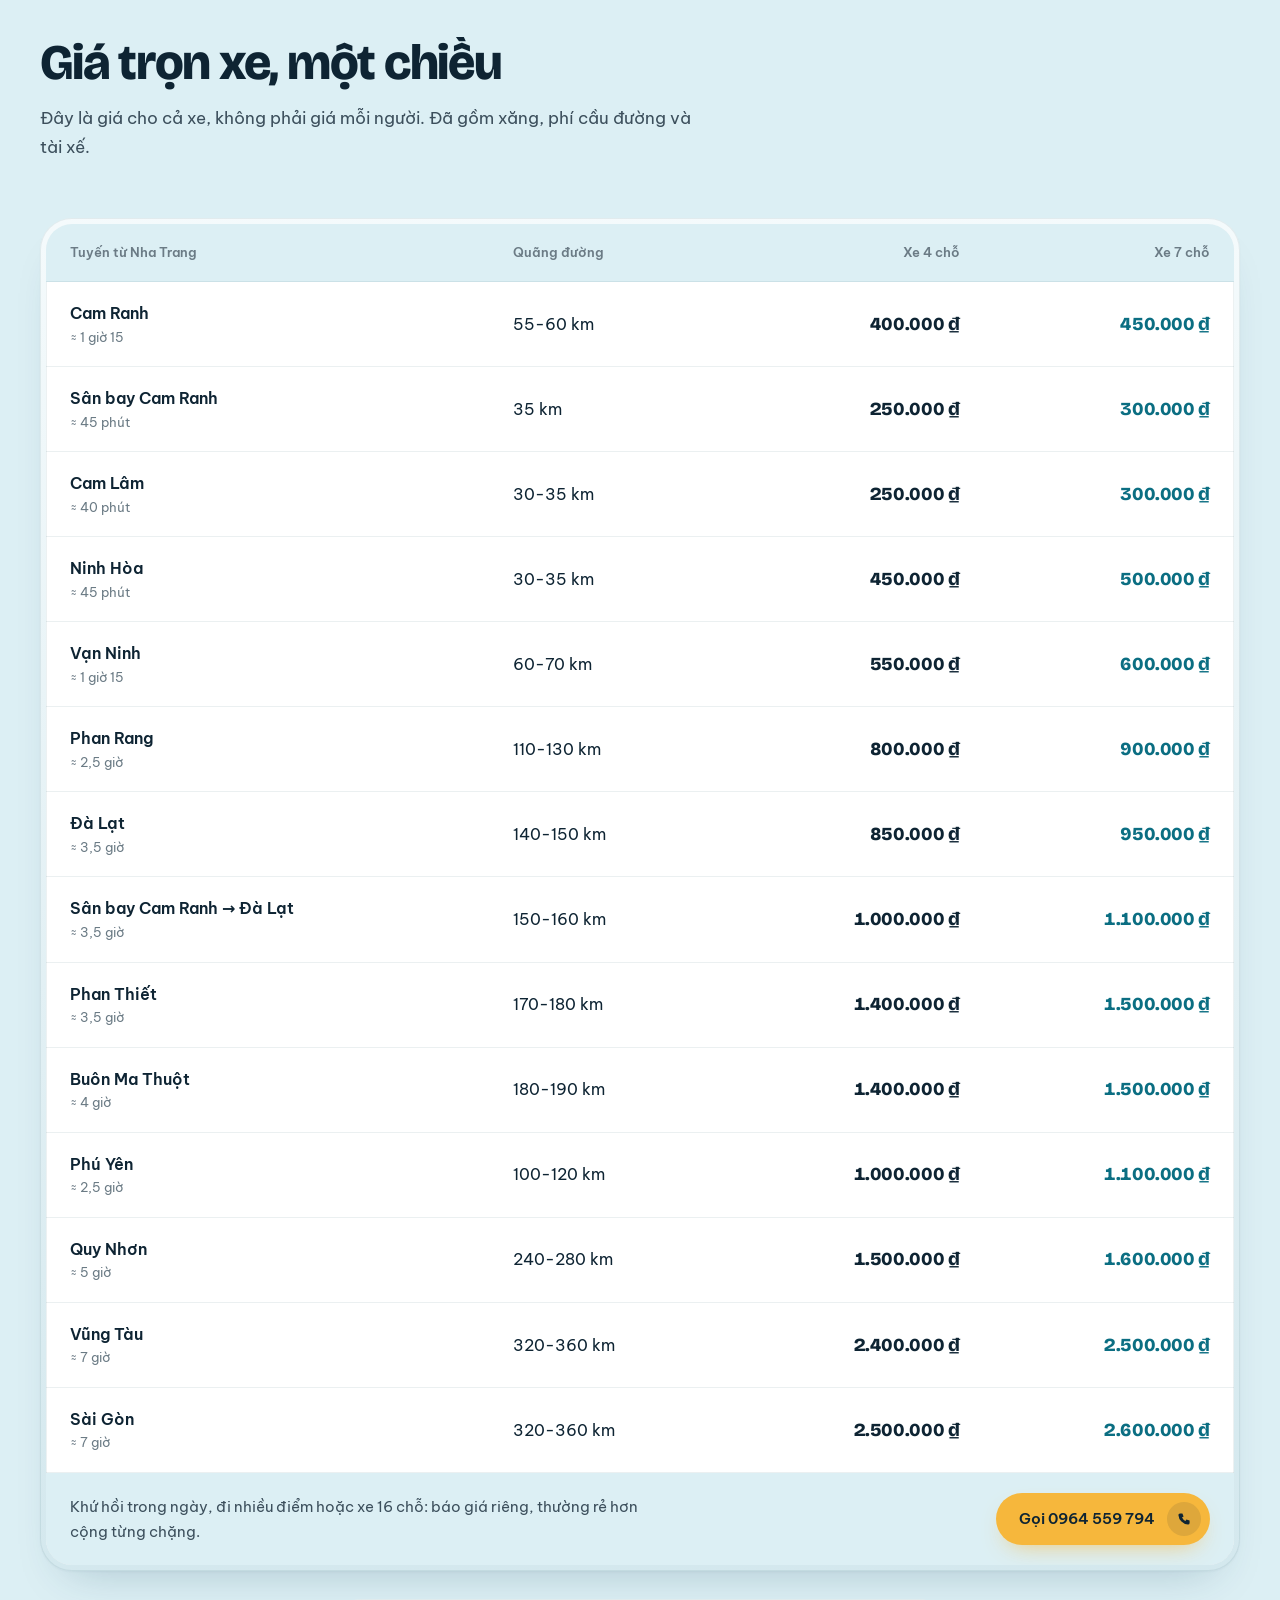
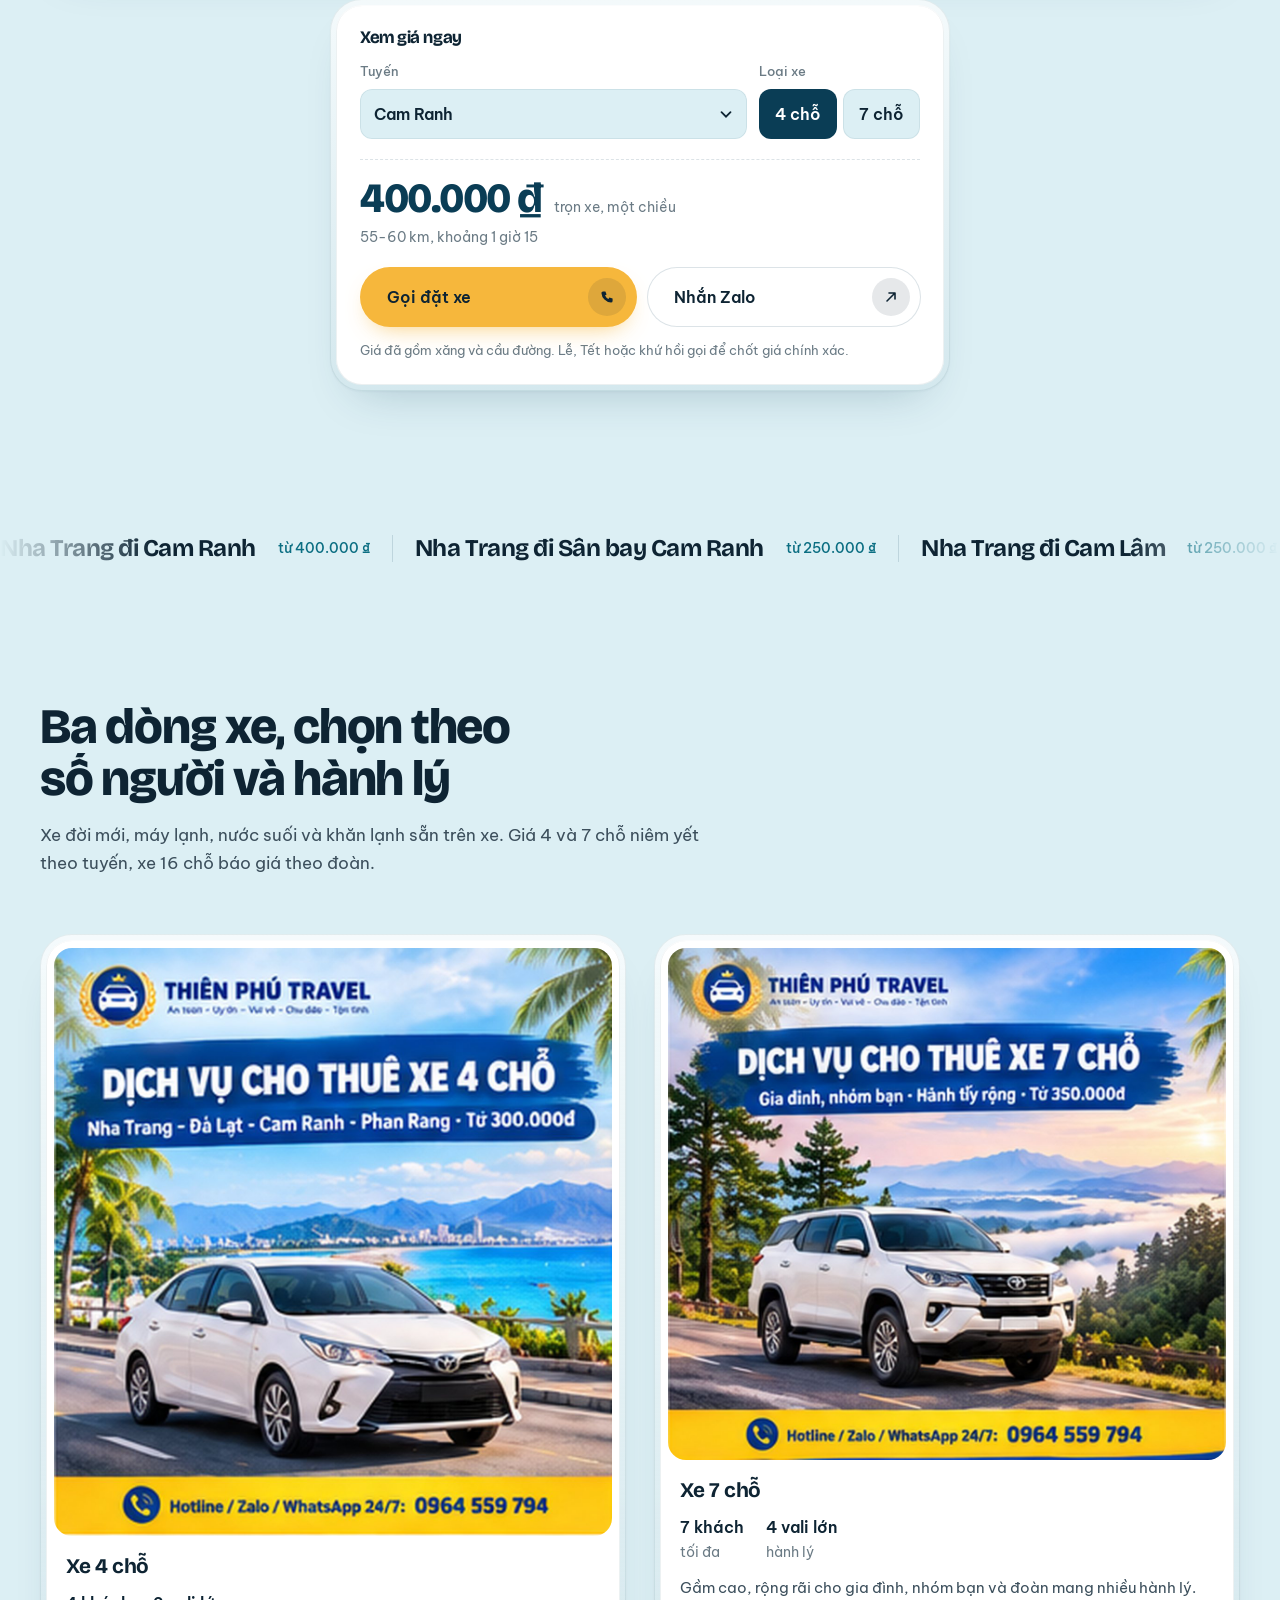
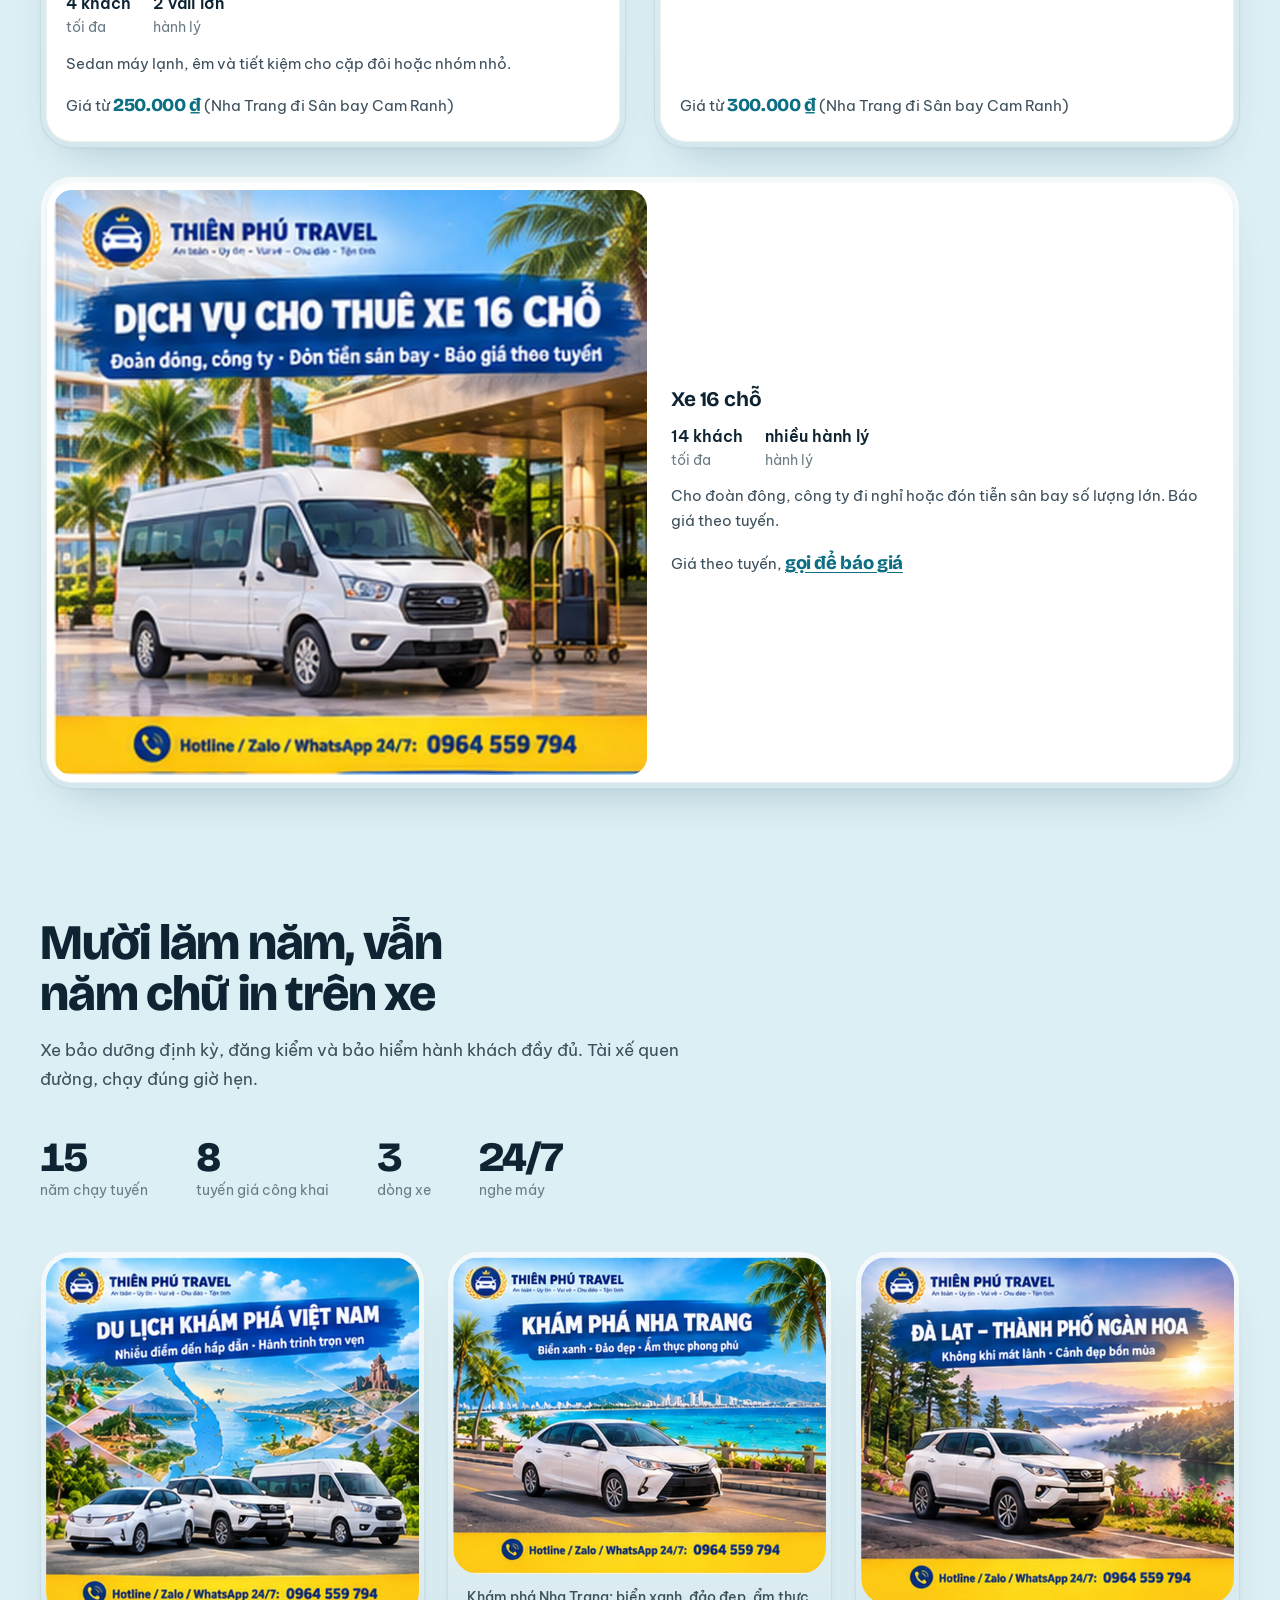
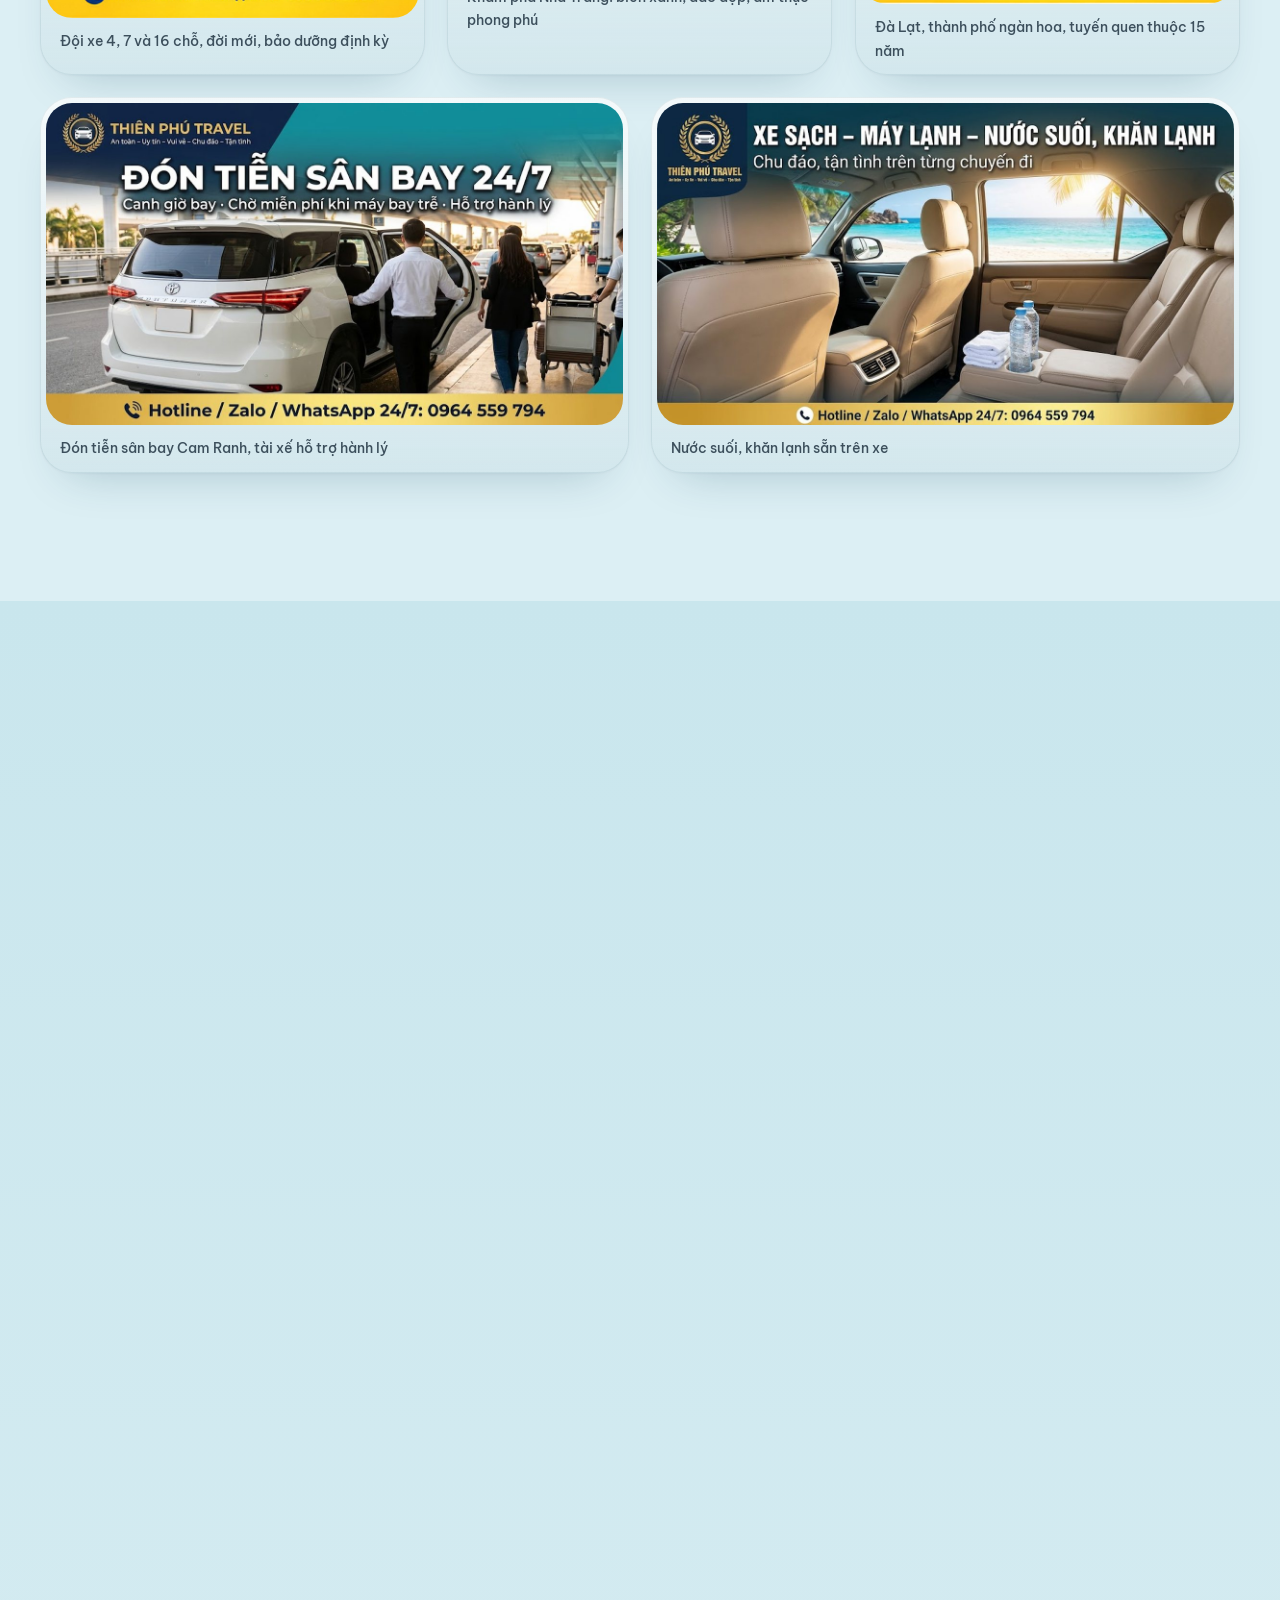
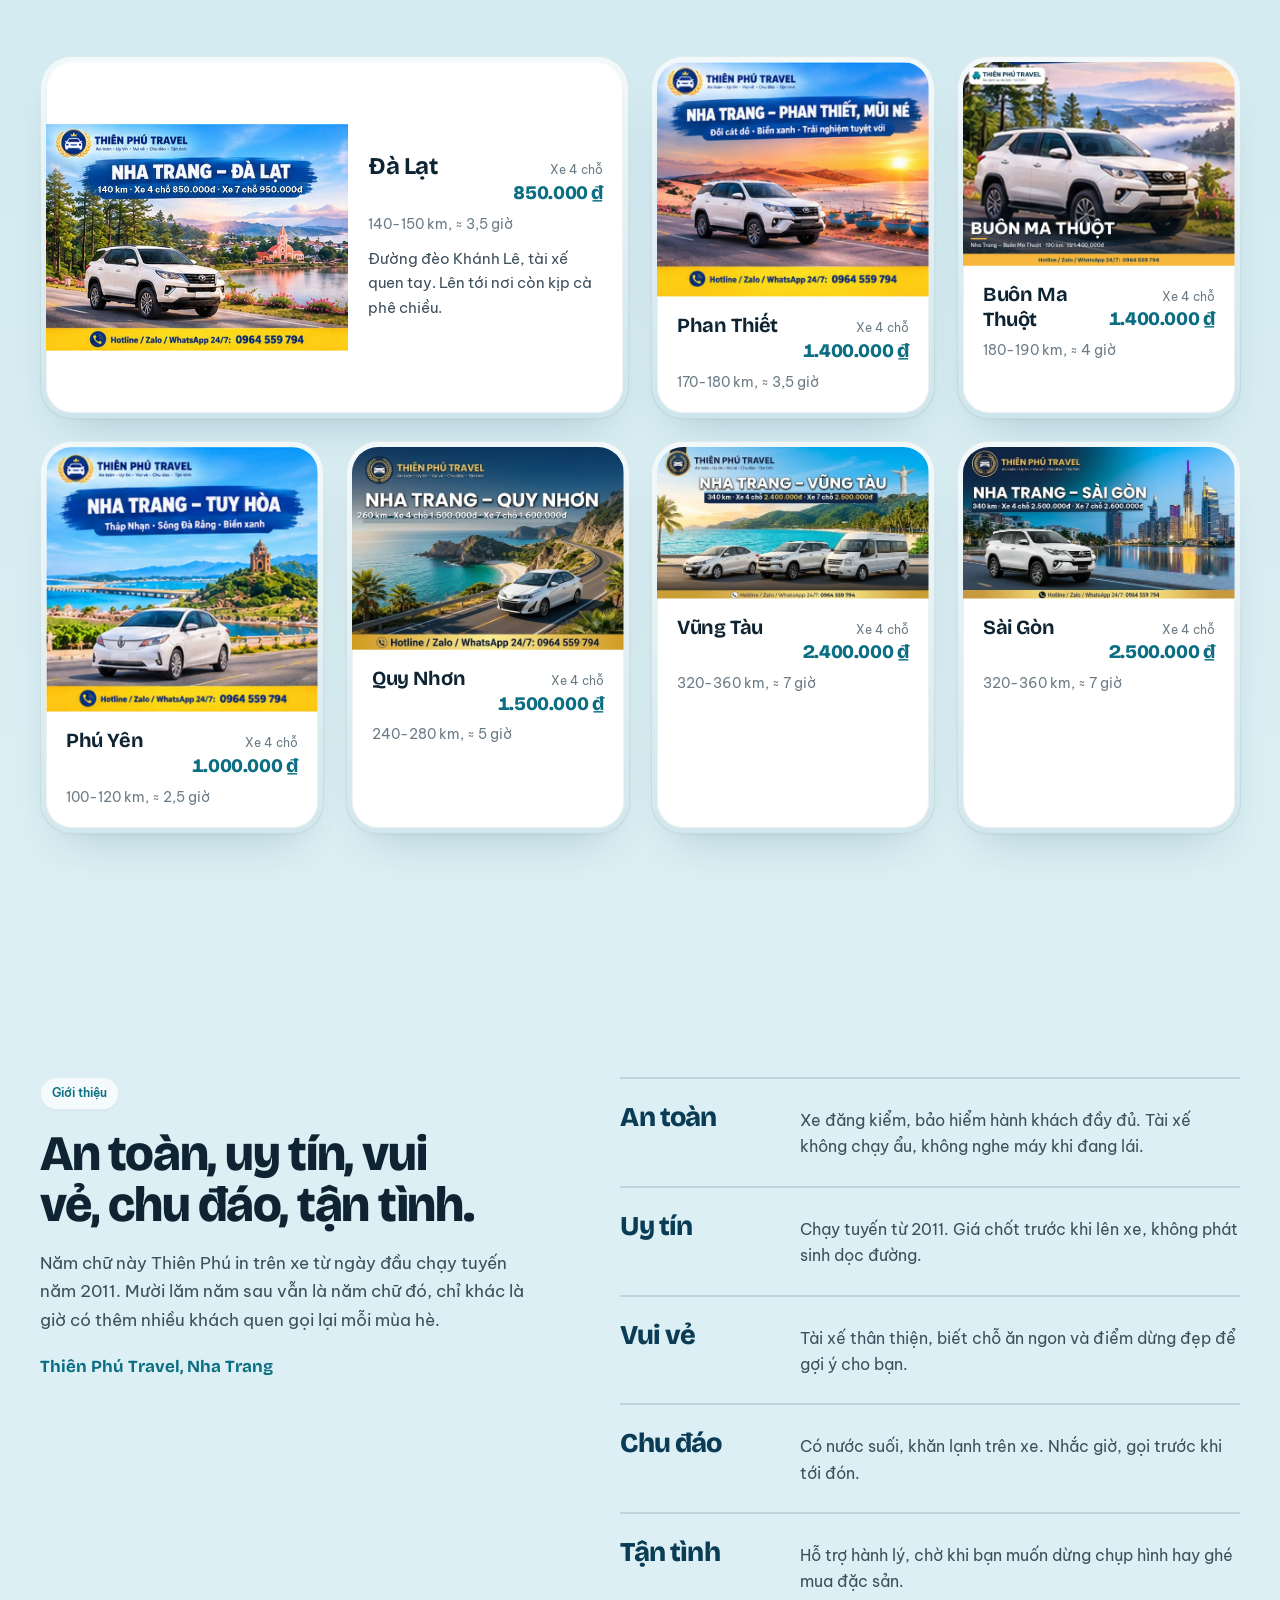
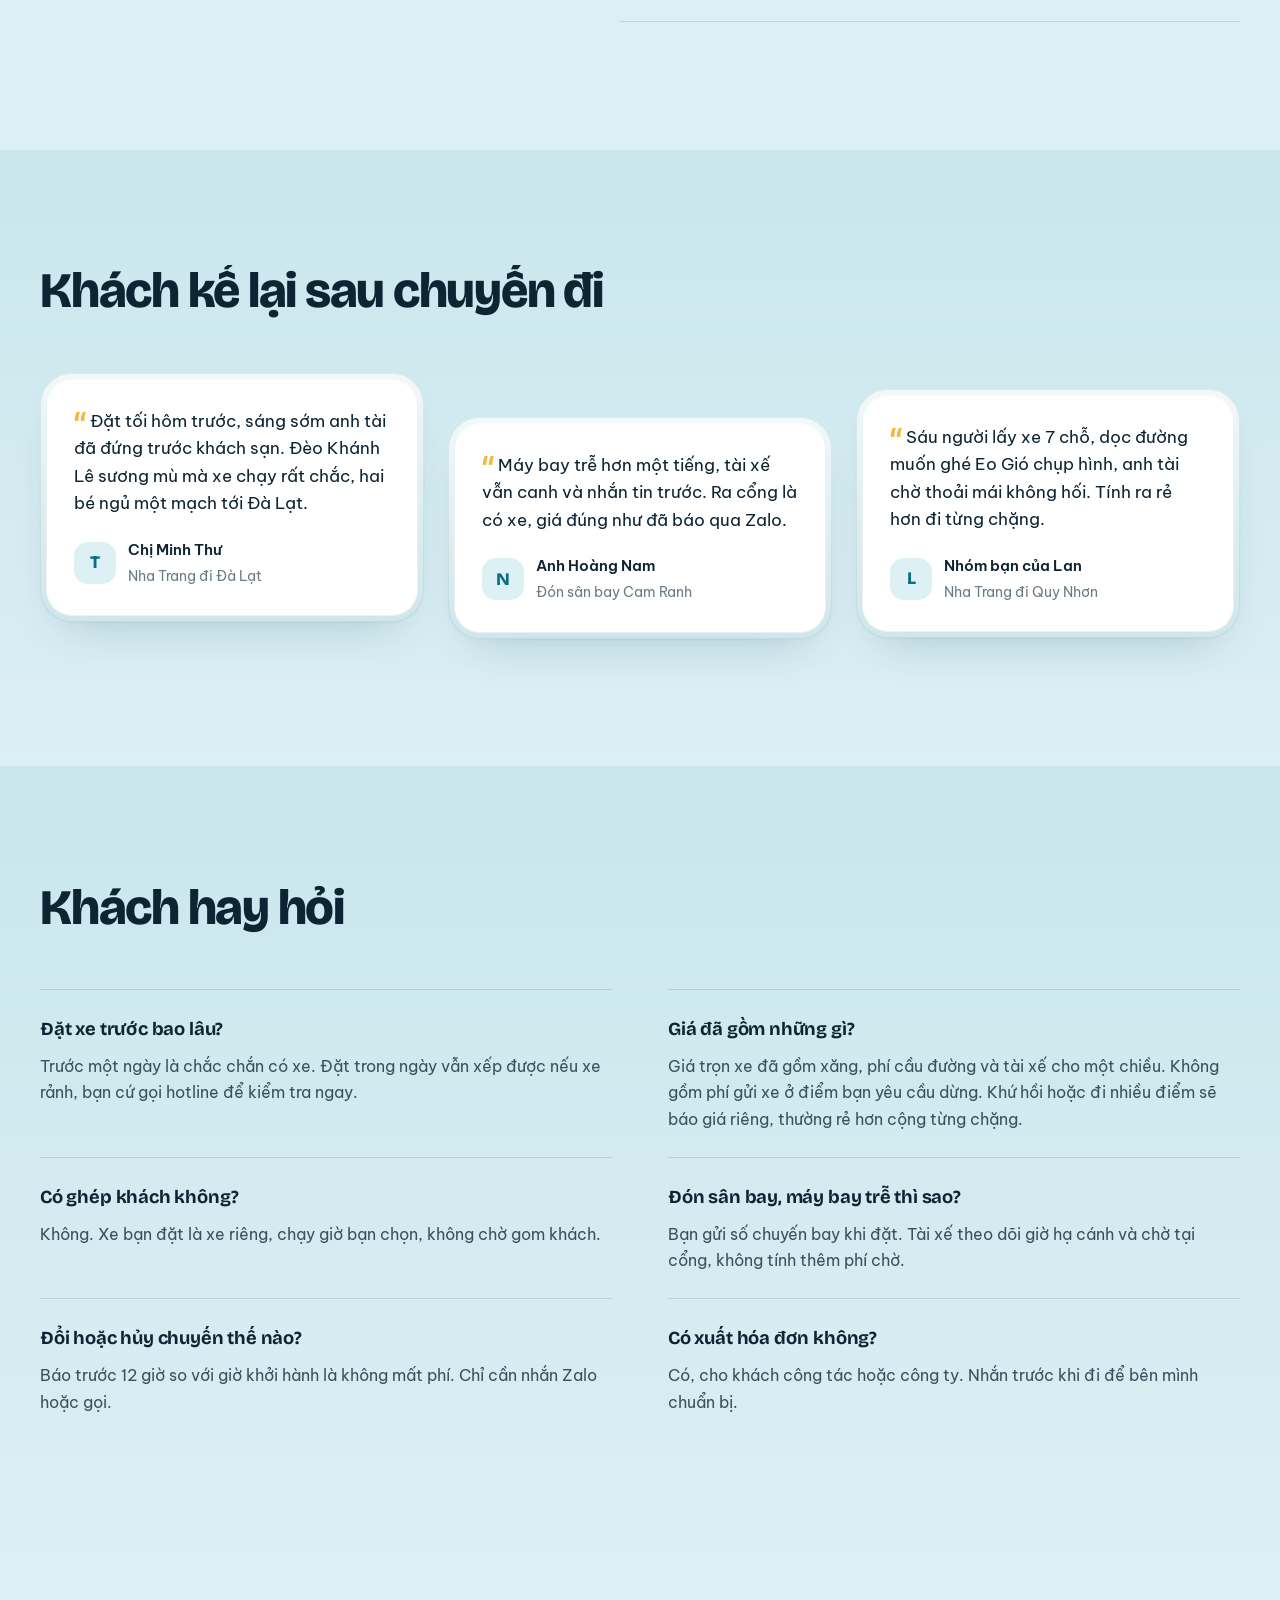
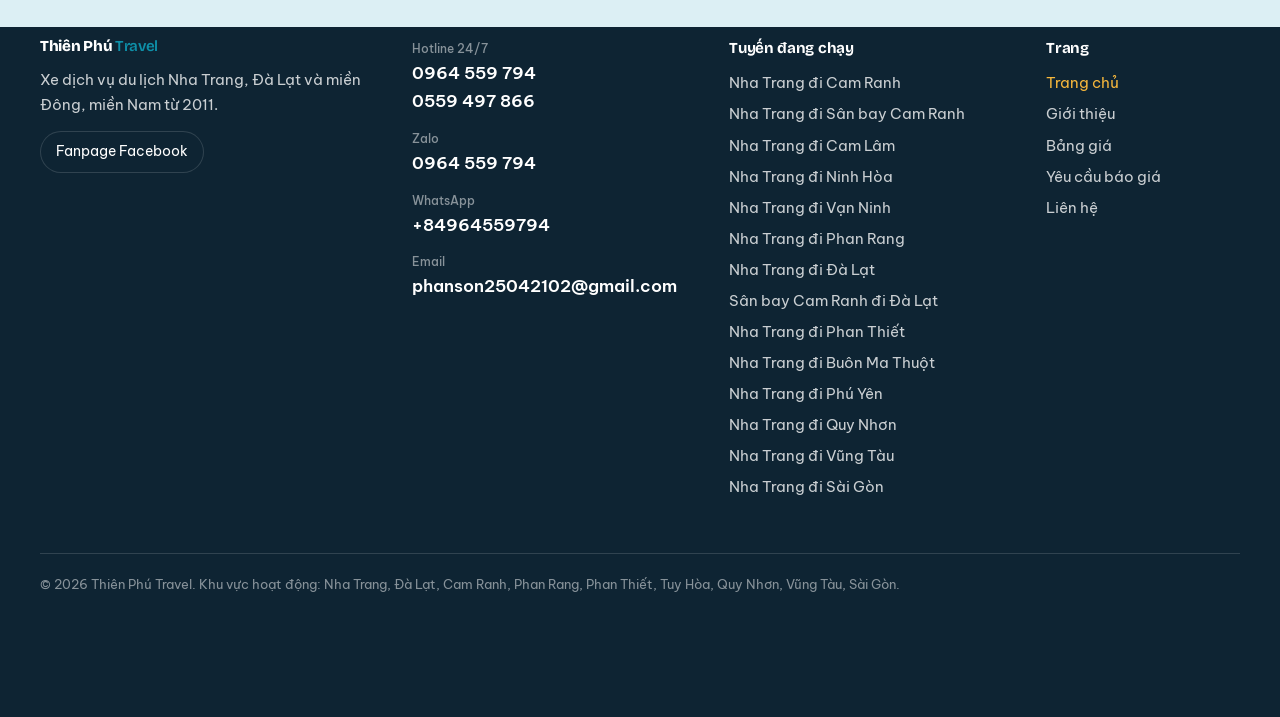
==== commit 4e946181: "feat: bảng giá 14 tuyến, form đặt xe lên đầu trang chủ Giá theo bảng khách gửi 20/11. Thêm Cam Lâm, " ====
--- a/index.html
+++ b/index.html
@@ -22,7 +22,7 @@
 <link rel="stylesheet" href="css/pages.css">
 </head>
 <body>
-<a class="skip" href="#bao-gia">Bỏ qua tới phần báo giá</a>
+<a class="skip" href="#dat-xe">Bỏ qua tới phần đặt xe</a>
 <div class="grain" aria-hidden="true"></div>
 <canvas class="snow" id="snow" aria-hidden="true"></canvas>
 <div class="ambient" aria-hidden="true"></div>
@@ -40,12 +40,61 @@
       <p class="hero__lede intro intro--3">Đón tận cửa, giá niêm yết, không ghép khách. Mười lăm năm chạy đèo Khánh Lê và đường ven biển.</p>
     </div>
 
-    <form class="quote bezel intro intro--5" id="bao-gia" aria-labelledby="quoteTitle">
+    <div class="hero__book bezel bezel--deep intro intro--5" id="dat-xe">
+      <div class="core">
+        <h2 id="bookTitle" class="hero__book-title">Đặt xe, Thiên Phú gọi lại trong 10 phút</h2>
+        <p class="hero__book-sub">Điền vài dòng rồi bấm gửi qua Zalo, WhatsApp hoặc email. Không cần đặt cọc.</p>
+    <form class="book__form book__form--hero" id="bookForm" novalidate>
+      <div class="field"><label for="bName">Tên của bạn</label><input id="bName" name="name" type="text" autocomplete="name" placeholder="Nguyễn Minh An" required><p class="field__err" data-err="name"></p></div>
+      <div class="field"><label for="bPhone">Số điện thoại</label><input id="bPhone" name="phone" type="tel" inputmode="tel" autocomplete="tel" placeholder="0912 345 678" required><p class="field__err" data-err="phone"></p></div>
+      <div class="field"><label for="bRoute">Tuyến đi</label><select id="bRoute" name="route" required></select></div>
+      <div class="field"><label for="bCar">Loại xe</label><select id="bCar" name="car"><option value="4">Xe 4 chỗ</option><option value="7">Xe 7 chỗ</option><option value="16">Xe 16 chỗ, báo giá theo tuyến</option></select></div>
+      <div class="field"><label for="bDate">Ngày đi</label><input id="bDate" name="date" type="date" required><p class="field__err" data-err="date"></p></div>
+      <div class="field"><label for="bTime">Giờ đón</label><input id="bTime" name="time" type="time" value="08:00"></div>
+      <div class="field field--full"><label for="bNote">Ghi chú</label><textarea id="bNote" name="note" rows="2" placeholder="Điểm đón, số khách, có trẻ nhỏ, hành lý nhiều, muốn đi khứ hồi…"></textarea></div>
+      <div class="book__send">
+        <button class="btn btn--sun btn--lg" type="submit" data-via="zalo"><span>Gửi qua Zalo</span><span class="btn__ic" aria-hidden="true"><svg viewBox="0 0 16 16" fill="none" stroke="currentColor" stroke-width="1.6" stroke-linecap="round" stroke-linejoin="round"><path d="M4 12 12 4M6 4h6v6"/></svg></span></button>
+        <button class="btn btn--line btn--lg" type="submit" data-via="whatsapp"><span>Gửi qua WhatsApp</span><span class="btn__ic" aria-hidden="true"><svg viewBox="0 0 16 16" fill="none" stroke="currentColor" stroke-width="1.6" stroke-linecap="round" stroke-linejoin="round"><path d="M4 12 12 4M6 4h6v6"/></svg></span></button>
+        <button class="btn btn--line btn--lg" type="submit" data-via="email"><span>Gửi về email</span><span class="btn__ic" aria-hidden="true"><svg viewBox="0 0 16 16" fill="none" stroke="currentColor" stroke-width="1.6" stroke-linecap="round" stroke-linejoin="round"><path d="M4 12 12 4M6 4h6v6"/></svg></span></button>
+      </div>
+      <p class="book__ok" id="bookOk" role="status" hidden></p>
+      <p class="book__privacy">Số điện thoại chỉ dùng để liên hệ về chuyến này.</p>
+    </form>
+      </div>
+    </div>
+
+    <div class="hero__banner bezel intro intro--6" data-parallax data-mouse-parallax>
+      <img src="img/hero.jpg" alt="Đội xe Thiên Phú Travel: xe 4 chỗ, 7 chỗ và 16 chỗ trên đường ven biển Nha Trang" width="1800" height="763" fetchpriority="high">
+    </div>
+  </div>
+</section>
+
+<!-- ============ BẢNG GIÁ ============ -->
+<section class="sec" id="bang-gia" aria-labelledby="priceTitle">
+  <div class="wrap">
+    <div class="sec__head rv">
+      <h2 id="priceTitle" data-split-scroll>Giá trọn xe, một chiều</h2>
+      <p>Đây là giá cho cả xe, không phải giá mỗi người. Đã gồm xăng, phí cầu đường và tài xế.</p>
+    </div>
+    <div class="ledger bezel rv">
+      <div class="core">
+        <table class="ledger__table">
+          <caption class="sr-only">Bảng giá xe Thiên Phú Travel theo tuyến và loại xe</caption>
+          <thead><tr><th scope="col">Tuyến từ Nha Trang</th><th scope="col">Quãng đường</th><th scope="col">Xe 4 chỗ</th><th scope="col">Xe 7 chỗ</th></tr></thead>
+          <tbody id="priceBody"></tbody>
+        </table>
+        <div class="ledger__foot">
+          <p>Khứ hồi trong ngày, đi nhiều điểm hoặc xe 16 chỗ: báo giá riêng, thường rẻ hơn cộng từng chặng.</p>
+          <a class="btn btn--sun" href="tel:+84964559794"><span>Gọi 0964 559 794</span><span class="btn__ic" aria-hidden="true"><svg viewBox="0 0 20 20"><path d="M5 3h3l1.5 4-2 1.2a9 9 0 0 0 4.3 4.3L13 10.5l4 1.5v3a2 2 0 0 1-2 2A13 13 0 0 1 3 5a2 2 0 0 1 2-2Z" fill="currentColor"/></svg></span></a>
+        </div>
+      </div>
+    </div>
+    <form class="quote quote--below bezel rv" id="bao-gia" aria-labelledby="quoteTitle">
       <div class="core">
         <h2 id="quoteTitle" class="quote__title">Xem giá ngay</h2>
         <div class="quote__fields">
           <label class="quote__field">
-            <span>Đi từ Nha Trang đến</span>
+            <span>Tuyến</span>
             <select id="qRoute" name="route"></select>
           </label>
           <fieldset class="quote__field quote__cars">
@@ -55,8 +104,8 @@
           </fieldset>
         </div>
         <div class="quote__result" aria-live="polite" aria-atomic="true">
-          <p class="quote__price"><span id="qPrice">900.000 ₫</span><small>trọn xe, một chiều</small></p>
-          <p class="quote__meta" id="qMeta">140-150 km, khoảng 3,5 giờ</p>
+          <p class="quote__price"><span id="qPrice">400.000 ₫</span><small>trọn xe, một chiều</small></p>
+          <p class="quote__meta" id="qMeta">55-60 km, khoảng 1 giờ 15</p>
         </div>
         <div class="quote__actions">
           <a class="btn btn--sun btn--lg" id="qCall" href="tel:+84964559794"><span>Gọi đặt xe</span><span class="btn__ic" aria-hidden="true"><svg viewBox="0 0 20 20"><path d="M5 3h3l1.5 4-2 1.2a9 9 0 0 0 4.3 4.3L13 10.5l4 1.5v3a2 2 0 0 1-2 2A13 13 0 0 1 3 5a2 2 0 0 1 2-2Z" fill="currentColor"/></svg></span></a>
@@ -65,33 +114,6 @@
         <p class="quote__note">Giá đã gồm xăng và cầu đường. Lễ, Tết hoặc khứ hồi gọi để chốt giá chính xác.</p>
       </div>
     </form>
-
-    <div class="hero__banner bezel intro intro--6" data-parallax data-mouse-parallax>
-      <img src="img/hero.jpg" alt="Đội xe Thiên Phú Travel: xe 4 chỗ, 7 chỗ và 16 chỗ trên đường ven biển Nha Trang" width="1800" height="763" fetchpriority="high">
-    </div>
-  </div>
-</section>
-
-<!-- ============ BẢNG GIÁ ============ -->
-<section class="sec" id="bang-gia" aria-labelledby="priceTitle">
-  <div class="wrap">
-    <div class="sec__head rv">
-      <h2 id="priceTitle" data-split-scroll>Giá trọn xe, một chiều</h2>
-      <p>Đây là giá cho cả xe, không phải giá mỗi người. Đã gồm xăng, phí cầu đường và tài xế.</p>
-    </div>
-    <div class="ledger bezel rv">
-      <div class="core">
-        <table class="ledger__table">
-          <caption class="sr-only">Bảng giá xe Thiên Phú Travel theo tuyến và loại xe</caption>
-          <thead><tr><th scope="col">Nha Trang đi</th><th scope="col">Quãng đường</th><th scope="col">Xe 4 chỗ</th><th scope="col">Xe 7 chỗ</th></tr></thead>
-          <tbody id="priceBody"></tbody>
-        </table>
-        <div class="ledger__foot">
-          <p>Khứ hồi trong ngày, đi nhiều điểm hoặc xe 16 chỗ: báo giá riêng, thường rẻ hơn cộng từng chặng.</p>
-          <a class="btn btn--sun" href="tel:+84964559794"><span>Gọi 0964 559 794</span><span class="btn__ic" aria-hidden="true"><svg viewBox="0 0 20 20"><path d="M5 3h3l1.5 4-2 1.2a9 9 0 0 0 4.3 4.3L13 10.5l4 1.5v3a2 2 0 0 1-2 2A13 13 0 0 1 3 5a2 2 0 0 1 2-2Z" fill="currentColor"/></svg></span></a>
-        </div>
-      </div>
-    </div>
   </div>
 </section>
 
@@ -132,7 +154,7 @@
 <section class="sec sec--tint" id="diem-den" aria-labelledby="destTitle">
   <div class="wrap">
     <div class="sec__head rv">
-      <h2 id="destTitle" data-split-scroll>Mười điểm đến từ Nha Trang</h2>
+      <h2 id="destTitle" data-split-scroll>Mười bốn tuyến từ Nha Trang</h2>
       <p>Mỗi thẻ ghi sẵn quãng đường và giá xe 4 chỗ. Bấm vào thẻ để xem giá cả hai loại xe ở ô báo giá.</p>
     </div>
     <div class="dests" id="destGrid"></div>
@@ -162,42 +184,6 @@
   </div>
 </section>
 
-<!-- ============ YÊU CẦU BÁO GIÁ ============ -->
-<section class="sec" id="dat-xe" aria-labelledby="bookTitle">
-  <div class="wrap">
-    <div class="book bezel bezel--deep rv">
-      <div class="core book__grid">
-        <div class="book__copy">
-          <p class="tag tag--light">Đặt xe</p>
-          <h2 id="bookTitle" data-split-scroll>Gửi yêu cầu, Thiên Phú gọi lại trong 10 phút</h2>
-          <p>Điền vài dòng, tin nhắn sẽ được soạn sẵn để bạn gửi qua Zalo hoặc WhatsApp. Không cần đặt cọc.</p>
-          <ol class="how">
-            <li><b>Bạn gửi yêu cầu</b><span>tuyến, loại xe, ngày giờ và số điện thoại.</span></li>
-            <li><b>Thiên Phú gọi xác nhận</b><span>chốt giá, điểm đón và giờ đón.</span></li>
-            <li><b>Tài xế đón tận nơi</b><span>gọi trước 15 phút khi sắp tới.</span></li>
-          </ol>
-        </div>
-        <form class="book__form" id="bookForm" novalidate>
-          <div class="field"><label for="bName">Tên của bạn</label><input id="bName" name="name" type="text" autocomplete="name" placeholder="Nguyễn Minh An" required><p class="field__err" data-err="name"></p></div>
-          <div class="field"><label for="bPhone">Số điện thoại</label><input id="bPhone" name="phone" type="tel" inputmode="tel" autocomplete="tel" placeholder="0912 345 678" required><p class="field__err" data-err="phone"></p></div>
-          <div class="field"><label for="bRoute">Tuyến đi</label><select id="bRoute" name="route" required></select></div>
-          <div class="field"><label for="bCar">Loại xe</label><select id="bCar" name="car"><option value="4">Xe 4 chỗ</option><option value="7">Xe 7 chỗ</option><option value="16">Xe 16 chỗ, báo giá theo tuyến</option></select></div>
-          <div class="field"><label for="bDate">Ngày đi</label><input id="bDate" name="date" type="date" required><p class="field__err" data-err="date"></p></div>
-          <div class="field"><label for="bTime">Giờ đón</label><input id="bTime" name="time" type="time" value="08:00"></div>
-          <div class="field field--full"><label for="bNote">Ghi chú</label><textarea id="bNote" name="note" rows="2" placeholder="Điểm đón, số khách, có trẻ nhỏ, hành lý nhiều, muốn đi khứ hồi…"></textarea></div>
-          <div class="book__send">
-            <button class="btn btn--sun btn--lg" type="submit" data-via="zalo"><span>Gửi qua Zalo</span><span class="btn__ic" aria-hidden="true"><svg viewBox="0 0 16 16" fill="none" stroke="currentColor" stroke-width="1.6" stroke-linecap="round" stroke-linejoin="round"><path d="M4 12 12 4M6 4h6v6"/></svg></span></button>
-            <button class="btn btn--line btn--lg" type="submit" data-via="whatsapp"><span>Gửi qua WhatsApp</span><span class="btn__ic" aria-hidden="true"><svg viewBox="0 0 16 16" fill="none" stroke="currentColor" stroke-width="1.6" stroke-linecap="round" stroke-linejoin="round"><path d="M4 12 12 4M6 4h6v6"/></svg></span></button>
-            <button class="btn btn--line btn--lg" type="submit" data-via="email"><span>Gửi về email</span><span class="btn__ic" aria-hidden="true"><svg viewBox="0 0 16 16" fill="none" stroke="currentColor" stroke-width="1.6" stroke-linecap="round" stroke-linejoin="round"><path d="M4 12 12 4M6 4h6v6"/></svg></span></button>
-          </div>
-          <p class="book__ok" id="bookOk" role="status" hidden></p>
-          <p class="book__privacy">Số điện thoại chỉ dùng để liên hệ về chuyến này.</p>
-        </form>
-      </div>
-    </div>
-  </div>
-</section>
-
 <!-- ============ HỎI ĐÁP ============ -->
 <section class="sec sec--tint" id="hoi-dap" aria-labelledby="faqTitle">
   <div class="wrap">
@@ -213,7 +199,7 @@
 <div id="siteDock"></div>
 
 <script type="application/ld+json">
-{"@context":"https://schema.org","@type":"TaxiService","name":"Thiên Phú Travel","description":"Xe dịch vụ du lịch Nha Trang đi Đà Lạt, sân bay Cam Ranh và các tỉnh miền Đông, miền Nam.","foundingDate":"2011","areaServed":["Nha Trang","Đà Lạt","Cam Ranh","Ninh Hòa","Phan Rang","Tuy Hòa","Phan Thiết","Quy Nhơn","Vũng Tàu","TP. Hồ Chí Minh"],"telephone":"+84964559794","email":"phanson25042102@gmail.com","sameAs":["https://www.facebook.com/share/19cJy7iHVu/?mibextid=wwXIfr"],"openingHours":"Mo-Su 00:00-24:00","priceRange":"300.000₫ - 2.700.000₫"}
+{"@context":"https://schema.org","@type":"TaxiService","name":"Thiên Phú Travel","description":"Xe dịch vụ du lịch Nha Trang đi Đà Lạt, sân bay Cam Ranh và các tỉnh miền Đông, miền Nam.","foundingDate":"2011","areaServed":["Nha Trang","Đà Lạt","Cam Ranh","Cam Lâm","Ninh Hòa","Vạn Ninh","Buôn Ma Thuột","Phú Yên","Phan Rang","Tuy Hòa","Phan Thiết","Quy Nhơn","Vũng Tàu","TP. Hồ Chí Minh"],"telephone":"+84964559794","email":"phanson25042102@gmail.com","sameAs":["https://www.facebook.com/share/19cJy7iHVu/?mibextid=wwXIfr"],"openingHours":"Mo-Su 00:00-24:00","priceRange":"250.000₫ - 2.600.000₫"}
 </script>
 <script src="js/content.js"></script>
 <script src="js/track.js"></script>
--- a/css/style.css
+++ b/css/style.css
@@ -262,9 +262,17 @@
 
 /* ---------------------------------------------------------------- hero */
 .hero{padding:clamp(48px,7vw,96px) 0 clamp(40px,6vw,72px)}
-.hero__grid{display:grid;grid-template-columns:minmax(0,1.2fr) minmax(0,.8fr);grid-template-areas:"copy quote" "banner banner";gap:40px 56px;align-items:center}
+.hero__grid{display:grid;grid-template-columns:minmax(0,1fr) minmax(0,1.05fr);grid-template-areas:"copy quote" "banner banner";gap:40px 48px;align-items:center}
 .hero__copy{grid-area:copy}
 .quote{grid-area:quote}
+/* Form đặt xe ở đầu trang (thay ô xem giá) */
+.hero__book{grid-area:quote}
+.hero__book>.core{padding:clamp(20px,2.4vw,28px)}
+.hero__book-title{color:#fff;font-size:clamp(1.2rem,2vw,1.45rem);font-weight:700;line-height:1.3}
+.hero__book-sub{margin:8px 0 16px;color:rgba(220,234,240,.8);font-size:.95rem;line-height:1.6}
+.hero__book .book__form--hero{padding:0;background:none;box-shadow:none;gap:12px 14px}
+/* Ô xem giá nằm dưới bảng giá */
+.quote--below{max-width:620px;margin:28px auto 0}
 .hero__banner{grid-area:banner;margin-top:24px}
 .hero__lede{margin-top:24px;font-size:1.1rem;color:var(--ink-2);max-width:52ch;line-height:1.7}
 
@@ -327,7 +335,7 @@
 .shot figcaption{padding:12px 14px 6px;color:var(--ink-2);font-weight:500;font-size:.9rem}
 
 /* điểm đến */
-.dests{display:grid;grid-template-columns:repeat(4,minmax(0,1fr));gap:22px}
+.dests{display:grid;grid-template-columns:repeat(4,minmax(0,1fr));grid-auto-flow:dense;gap:22px}
 .dest{display:block;text-align:left;width:100%;color:var(--ink);transition:transform .7s var(--ease),box-shadow .7s var(--ease)}
 .dest:hover{transform:translateY(-6px);box-shadow:inset 0 0 0 1px var(--hair),var(--shadow-float)}
 .dest .core{overflow:hidden;display:flex;flex-direction:column;height:100%}
